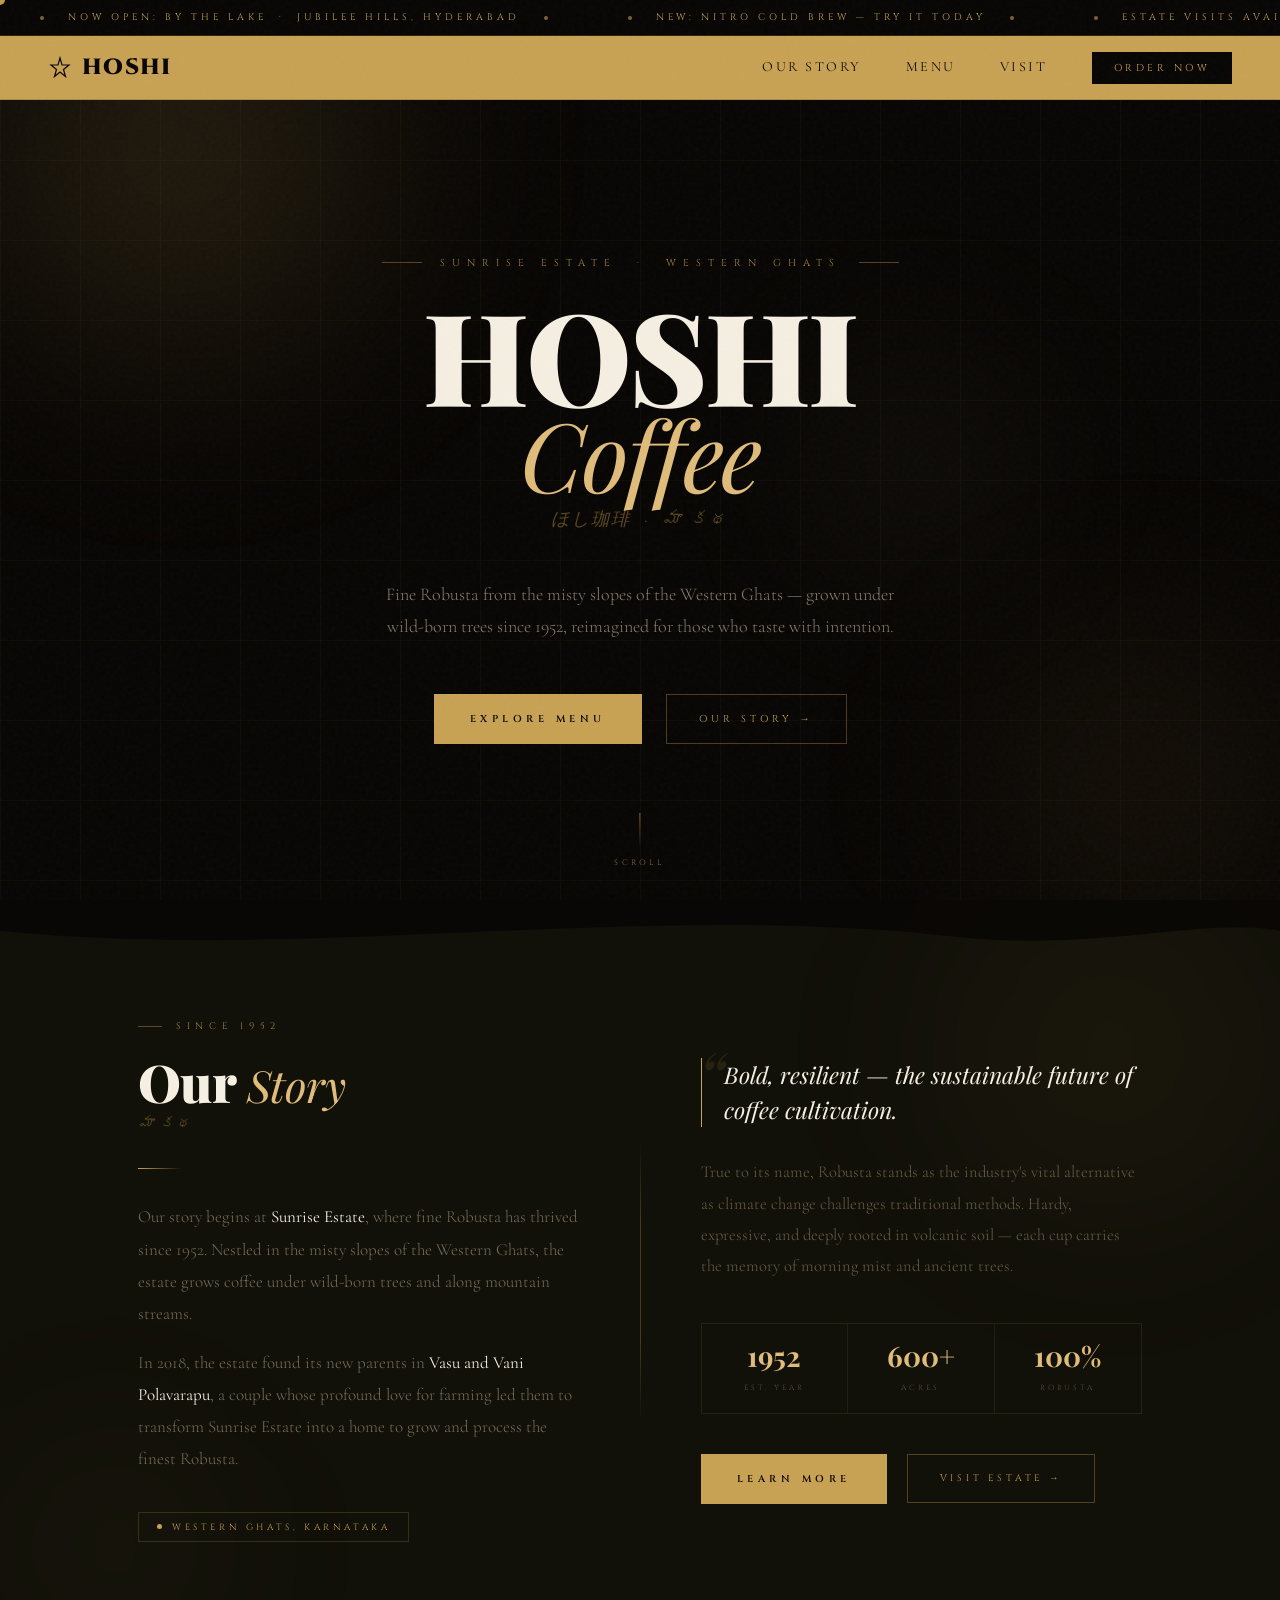
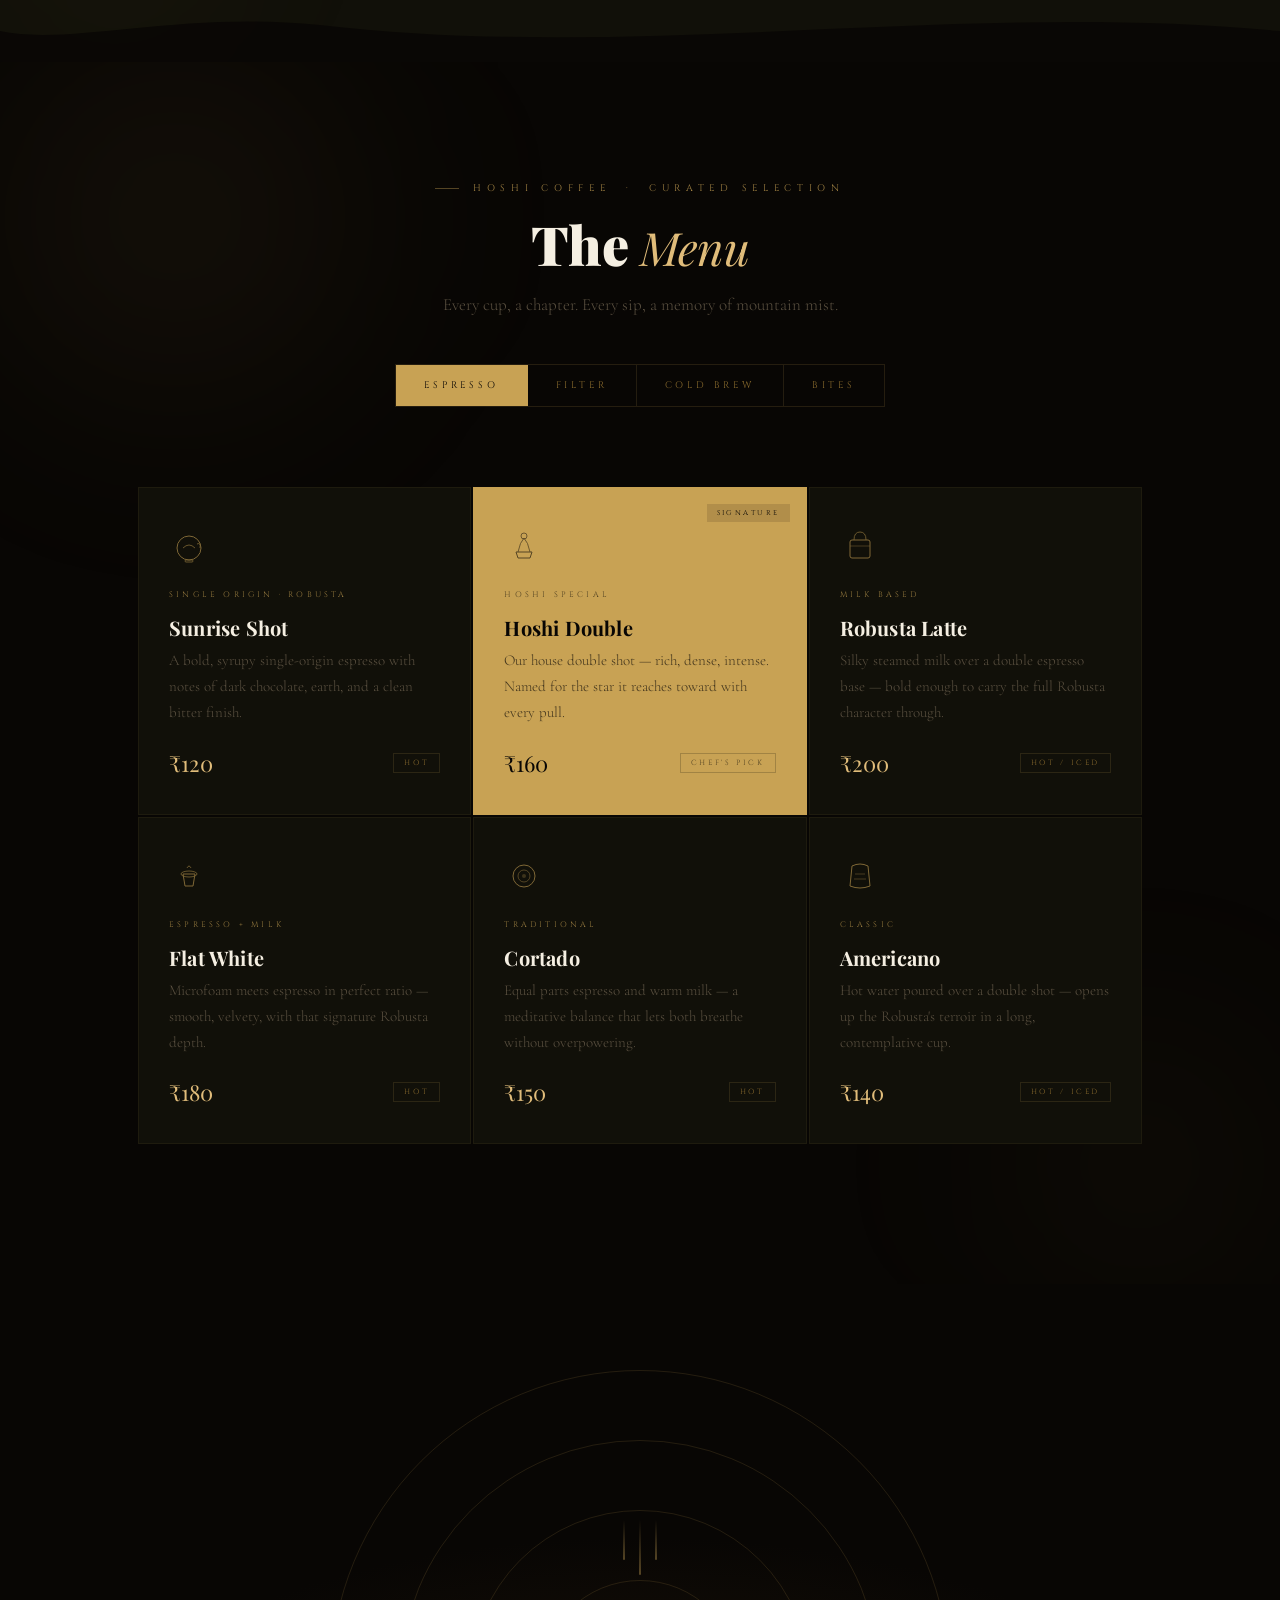
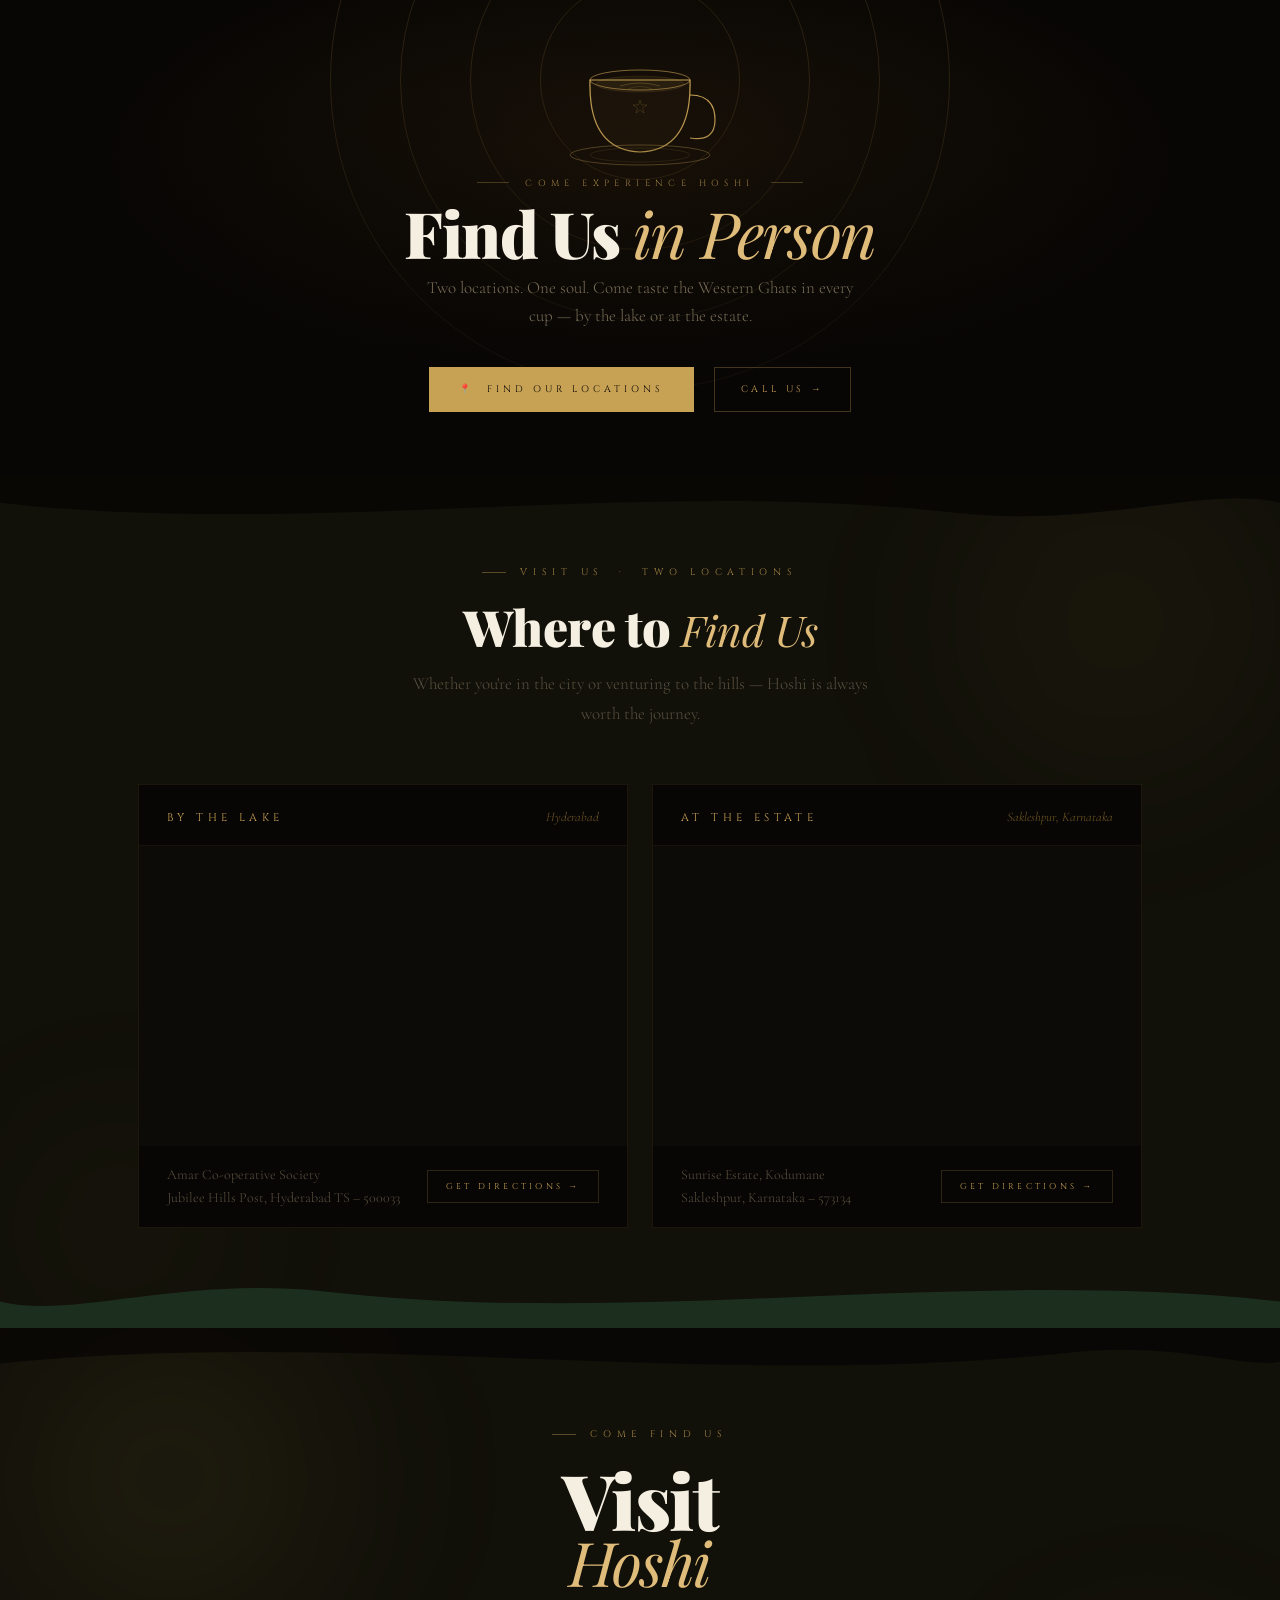
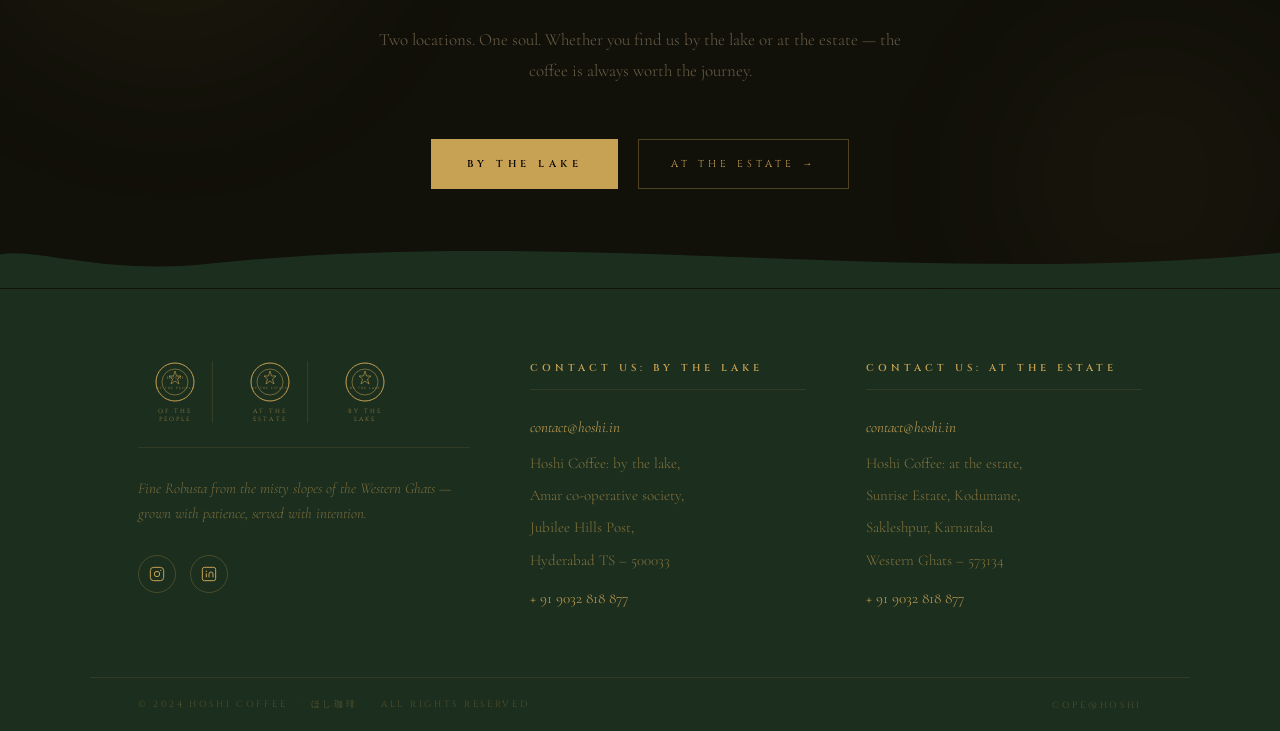
==== index.html @ f5ea3ef6 "Create index.html" ====
<!DOCTYPE html>
<html lang="en">
<head>
<meta charset="UTF-8"/>
<meta name="viewport" content="width=device-width, initial-scale=1.0"/>
<title>Hoshi Coffee — ほし珈琲</title>
<link rel="preconnect" href="https://fonts.googleapis.com">
<link href="https://fonts.googleapis.com/css2?family=Playfair+Display:ital,wght@0,400;0,700;0,900;1,400;1,700&family=Cormorant+Garamond:ital,wght@0,300;0,400;0,600;1,300;1,400&family=Cinzel:wght@400;600;900&display=swap" rel="stylesheet">

<style>
/* ═══════════════════════════════════════════
   ROOT & RESET
═══════════════════════════════════════════ */
*, *::before, *::after { box-sizing: border-box; margin: 0; padding: 0; }

:root {
  --black:      #080604;
  --off-black:  #111009;
  --dark:       #1a1712;
  --charcoal:   #2a2620;
  --gold:       #c8a254;
  --gold-light: #e0bc7a;
  --gold-pale:  #f0dba8;
  --gold-dark:  #8a6b2e;
  --cream:      #f5efe2;
  --warm-white: #faf6ee;
  --smoke:      #3a342a;
  --green-dark: #2b3a2e;
}

html { scroll-behavior: smooth; }

body {
  background: var(--black);
  color: var(--cream);
  font-family: 'Cormorant Garamond', serif;
  overflow-x: hidden;
  cursor: default;
}

/* ═══════════════════════════════════════════
   CUSTOM CURSOR
═══════════════════════════════════════════ */
.cursor {
  position: fixed;
  width: 10px; height: 10px;
  background: var(--gold);
  border-radius: 50%;
  pointer-events: none;
  z-index: 9999;
  transform: translate(-50%,-50%);
  transition: transform 0.1s ease, width 0.3s ease, height 0.3s ease, opacity 0.3s;
  mix-blend-mode: difference;
}

/* ═══════════════════════════════════════════
   NOISE GRAIN OVERLAY
═══════════════════════════════════════════ */
.grain-overlay {
  position: fixed;
  inset: 0;
  pointer-events: none;
  z-index: 1000;
  opacity: 0.028;
  background-image: url("data:image/svg+xml,%3Csvg viewBox='0 0 256 256' xmlns='http://www.w3.org/2000/svg'%3E%3Cfilter id='n'%3E%3CfeTurbulence type='fractalNoise' baseFrequency='0.92' numOctaves='4' stitchTiles='stitch'/%3E%3C/filter%3E%3Crect width='100%25' height='100%25' filter='url(%23n)'/%3E%3C/svg%3E");
}

/* ═══════════════════════════════════════════
   TOP ANNOUNCEMENT BANNER
═══════════════════════════════════════════ */
.top-banner {
  position: fixed;
  top: 0; left: 0; right: 0;
  z-index: 600;
  background: var(--black);
  border-bottom: 1px solid rgba(200,162,84,0.18);
  height: 36px;
  overflow: hidden;
  display: flex;
  align-items: center;
}

.banner-track {
  display: flex;
  align-items: center;
  gap: 0;
  white-space: nowrap;
  animation: bannerScroll 28s linear infinite;
  will-change: transform;
}

.banner-track:hover { animation-play-state: paused; }

@keyframes bannerScroll {
  0%   { transform: translateX(0); }
  100% { transform: translateX(-50%); }
}

.banner-item {
  display: inline-flex;
  align-items: center;
  gap: 24px;
  padding: 0 40px;
  font-family: 'Cinzel', serif;
  font-size: 9.5px;
  letter-spacing: 0.42em;
  text-transform: uppercase;
  color: var(--gold);
}

.banner-sep {
  color: var(--gold-dark);
  font-size: 14px;
  opacity: 0.5;
  margin: 0 4px;
}

.banner-dot {
  width: 4px; height: 4px;
  background: var(--gold);
  border-radius: 50%;
  opacity: 0.6;
  flex-shrink: 0;
}

/* ═══════════════════════════════════════════
   HEADER / NAV
═══════════════════════════════════════════ */
header {
  position: fixed;
  top: 36px; left: 0; right: 0;
  z-index: 500;
  background: var(--gold);
  display: flex;
  align-items: center;
  justify-content: space-between;
  padding: 0 48px;
  height: 64px;
  border-bottom: 1px solid rgba(8,6,4,0.15);
  transition: background 0.4s;
}

.nav-logo {
  font-family: 'Cinzel', serif;
  font-size: 22px;
  font-weight: 900;
  color: var(--black);
  letter-spacing: 0.06em;
  text-decoration: none;
  display: flex;
  align-items: center;
  gap: 10px;
}

.nav-logo .logo-star {
  width: 24px; height: 24px;
  display: inline-flex;
}

nav {
  display: flex;
  align-items: center;
  gap: 44px;
}

nav a {
  font-family: 'Cormorant Garamond', serif;
  font-size: 14px;
  font-weight: 400;
  letter-spacing: 0.18em;
  text-transform: uppercase;
  color: var(--black);
  text-decoration: none;
  position: relative;
  padding-bottom: 2px;
  transition: opacity 0.25s;
}

nav a::after {
  content: '';
  position: absolute;
  bottom: 0; left: 0;
  width: 0; height: 1px;
  background: var(--black);
  transition: width 0.3s ease;
}

nav a:hover::after { width: 100%; }

.nav-order {
  background: var(--black);
  color: var(--gold) !important;
  padding: 9px 22px;
  font-family: 'Cinzel', serif !important;
  font-size: 10px !important;
  letter-spacing: 0.35em !important;
  border: none;
  cursor: pointer;
  text-decoration: none;
  transition: background 0.3s, color 0.3s !important;
}
.nav-order:hover { background: var(--charcoal); }
.nav-order::after { display: none !important; }

/* ═══════════════════════════════════════════
   HERO
═══════════════════════════════════════════ */
.hero {
  position: relative;
  min-height: 100vh;
  background: var(--black);
  display: flex;
  align-items: center;
  justify-content: center;
  overflow: hidden;
  padding-top: 100px;
}

/* Liquid blobs */
.hero-blobs { position: absolute; inset: 0; pointer-events: none; z-index: 0; }

.hblob {
  position: absolute;
  border-radius: 50%;
  filter: blur(90px);
  animation: blobMorph 14s ease-in-out infinite alternate;
}

.hblob-1 {
  width: 600px; height: 600px;
  background: radial-gradient(circle, rgba(200,162,84,0.18) 0%, transparent 70%);
  top: -150px; left: -120px;
  border-radius: 62% 38% 55% 45% / 52% 58% 42% 48%;
  animation-delay: 0s;
}
.hblob-2 {
  width: 440px; height: 440px;
  background: radial-gradient(circle, rgba(200,162,84,0.10) 0%, transparent 70%);
  bottom: -100px; right: -80px;
  border-radius: 42% 58% 38% 62% / 60% 40% 58% 42%;
  animation-delay: -6s; animation-duration: 12s;
}
.hblob-3 {
  width: 300px; height: 300px;
  background: radial-gradient(circle, rgba(240,219,168,0.08) 0%, transparent 70%);
  top: 35%; left: 60%;
  border-radius: 65% 35% 48% 52% / 40% 65% 35% 60%;
  animation-delay: -9s; animation-duration: 17s;
}

@keyframes blobMorph {
  0%   { border-radius: 62% 38% 55% 45% / 52% 58% 42% 48%; transform: scale(1) translate(0,0); }
  33%  { border-radius: 40% 60% 42% 58% / 60% 38% 62% 40%; transform: scale(1.04) translate(16px,-20px); }
  66%  { border-radius: 55% 45% 62% 38% / 44% 56% 40% 60%; transform: scale(0.97) translate(-10px, 14px); }
  100% { border-radius: 38% 62% 50% 50% / 62% 36% 56% 44%; transform: scale(1.02) translate(8px,-6px); }
}

/* Hero grid lines */
.hero-grid {
  position: absolute; inset: 0;
  background-image:
    linear-gradient(rgba(200,162,84,0.04) 1px, transparent 1px),
    linear-gradient(90deg, rgba(200,162,84,0.04) 1px, transparent 1px);
  background-size: 80px 80px;
  z-index: 1;
}

.hero-content {
  position: relative;
  z-index: 10;
  text-align: center;
  padding: 0 24px;
  animation: heroReveal 1.4s ease both;
}

@keyframes heroReveal {
  from { opacity: 0; transform: translateY(40px); }
  to   { opacity: 1; transform: translateY(0); }
}

.hero-eyebrow {
  font-family: 'Cinzel', serif;
  font-size: 10px;
  letter-spacing: 0.7em;
  text-transform: uppercase;
  color: var(--gold);
  margin-bottom: 28px;
  display: flex;
  align-items: center;
  justify-content: center;
  gap: 18px;
  opacity: 0.8;
}

.hero-eyebrow::before,
.hero-eyebrow::after {
  content: '';
  width: 40px; height: 1px;
  background: var(--gold);
  opacity: 0.5;
}

.hero-title {
  font-family: 'Playfair Display', serif;
  font-size: clamp(68px, 10vw, 130px);
  font-weight: 900;
  color: var(--cream);
  line-height: 0.88;
  letter-spacing: -0.02em;
  margin-bottom: 12px;
}

.hero-title .italic {
  display: block;
  font-style: italic;
  font-weight: 400;
  color: var(--gold-light);
  font-size: 0.75em;
}

.hero-japanese {
  font-family: 'Cormorant Garamond', serif;
  font-size: 18px;
  color: var(--gold-dark);
  letter-spacing: 0.12em;
  margin-bottom: 48px;
  font-style: italic;
  opacity: 0.65;
}

.hero-desc {
  font-family: 'Cormorant Garamond', serif;
  font-size: 18px;
  font-weight: 300;
  color: #8a7e6a;
  max-width: 520px;
  margin: 0 auto 52px;
  line-height: 1.75;
}

.hero-ctas {
  display: flex;
  align-items: center;
  justify-content: center;
  gap: 24px;
  flex-wrap: wrap;
}

.btn-primary {
  display: inline-flex;
  align-items: center;
  gap: 14px;
  font-family: 'Cinzel', serif;
  font-size: 10px;
  font-weight: 600;
  letter-spacing: 0.45em;
  text-transform: uppercase;
  color: var(--black);
  background: var(--gold);
  border: none;
  padding: 18px 36px;
  cursor: pointer;
  text-decoration: none;
  position: relative;
  overflow: hidden;
  transition: letter-spacing 0.3s;
}

.btn-primary::before {
  content: '';
  position: absolute;
  inset: 0;
  background: var(--gold-light);
  transform: translateX(-101%);
  transition: transform 0.4s cubic-bezier(0.77,0,0.175,1);
}
.btn-primary:hover::before { transform: translateX(0); }
.btn-primary:hover { letter-spacing: 0.55em; }
.btn-primary span { position: relative; z-index: 1; }

.btn-ghost {
  display: inline-flex;
  align-items: center;
  gap: 10px;
  font-family: 'Cinzel', serif;
  font-size: 10px;
  letter-spacing: 0.4em;
  text-transform: uppercase;
  color: var(--gold);
  background: transparent;
  border: 1px solid rgba(200,162,84,0.35);
  padding: 17px 32px;
  text-decoration: none;
  transition: border-color 0.3s, background 0.3s, color 0.3s;
}
.btn-ghost:hover {
  border-color: var(--gold);
  background: rgba(200,162,84,0.07);
}

/* Hero scroll indicator */
.hero-scroll {
  position: absolute;
  bottom: 32px;
  left: 50%;
  transform: translateX(-50%);
  z-index: 10;
  display: flex;
  flex-direction: column;
  align-items: center;
  gap: 8px;
  font-family: 'Cinzel', serif;
  font-size: 8px;
  letter-spacing: 0.4em;
  color: var(--gold-dark);
  text-transform: uppercase;
  animation: scrollBob 2.5s ease-in-out infinite;
}

@keyframes scrollBob {
  0%, 100% { transform: translateX(-50%) translateY(0); opacity: 0.5; }
  50%       { transform: translateX(-50%) translateY(6px); opacity: 1; }
}

.scroll-line {
  width: 1px; height: 36px;
  background: linear-gradient(to bottom, var(--gold-dark), transparent);
}

/* ═══════════════════════════════════════════
   OUR STORY SECTION
═══════════════════════════════════════════ */
.story-section {
  position: relative;
  background: var(--off-black);
  overflow: hidden;
  padding: 120px 0;
}

.story-blobs { position: absolute; inset: 0; pointer-events: none; z-index: 0; }

.sblob {
  position: absolute;
  border-radius: 50%;
  filter: blur(80px);
  animation: blobMorph 18s ease-in-out infinite alternate;
}
.sblob-1 {
  width: 500px; height: 500px;
  background: radial-gradient(circle, rgba(200,162,84,0.07) 0%, transparent 70%);
  top: -100px; right: -80px;
  animation-delay: -3s;
}
.sblob-2 {
  width: 350px; height: 350px;
  background: radial-gradient(circle, rgba(200,162,84,0.05) 0%, transparent 70%);
  bottom: -60px; left: -60px;
  animation-delay: -11s; animation-duration: 13s;
}

/* top/bottom wave */
.section-wave {
  position: absolute;
  left: 0; right: 0;
  width: 100%;
  pointer-events: none;
  z-index: 2;
}
.section-wave-top    { top: 0; }
.section-wave-bottom { bottom: 0; transform: rotate(180deg); }

.story-inner {
  position: relative;
  z-index: 5;
  max-width: 1100px;
  margin: 0 auto;
  padding: 0 48px;
  display: grid;
  grid-template-columns: 1fr 1px 1fr;
  gap: 0;
  align-items: center;
}

.story-vdiv {
  width: 1px; height: 280px;
  background: linear-gradient(to bottom, transparent, rgba(200,162,84,0.3) 30%, rgba(200,162,84,0.3) 70%, transparent);
  margin: 0 auto;
}

.story-left { padding-right: 60px; }
.story-right { padding-left: 60px; }

.section-eyebrow {
  font-family: 'Cinzel', serif;
  font-size: 9.5px;
  letter-spacing: 0.6em;
  text-transform: uppercase;
  color: var(--gold);
  margin-bottom: 24px;
  display: flex;
  align-items: center;
  gap: 14px;
  opacity: 0.8;
}
.section-eyebrow::before {
  content: '';
  width: 24px; height: 1px;
  background: var(--gold);
  opacity: 0.5;
}

.section-title {
  font-family: 'Playfair Display', serif;
  font-size: 52px;
  font-weight: 900;
  color: var(--cream);
  line-height: 0.95;
  letter-spacing: -0.01em;
  margin-bottom: 8px;
}
.section-title .it {
  font-style: italic;
  font-weight: 400;
  color: var(--gold-light);
  font-size: 0.85em;
}

.telugu { font-family:'Cormorant Garamond',serif; font-size:15px; font-style:italic; color:var(--gold-dark); letter-spacing:0.08em; margin-bottom:36px; opacity:0.65; }

.gold-bar { width:44px; height:1px; background:linear-gradient(to right, var(--gold), transparent); margin-bottom:32px; }

.story-para {
  font-size: 17px;
  font-weight: 300;
  color: #7a6e58;
  line-height: 1.9;
  margin-bottom: 16px;
}
.story-para strong { color: var(--cream); font-weight: 400; }

.story-badge {
  display: inline-flex;
  align-items: center;
  gap: 10px;
  border: 1px solid rgba(200,162,84,0.2);
  padding: 8px 18px;
  margin-top: 20px;
  font-family: 'Cinzel', serif;
  font-size: 9px;
  letter-spacing: 0.4em;
  color: var(--gold);
  text-transform: uppercase;
}
.badge-dot {
  width: 5px; height: 5px;
  background: var(--gold);
  border-radius: 50%;
  animation: bdpulse 2.5s ease-in-out infinite;
}
@keyframes bdpulse { 0%,100%{opacity:1;transform:scale(1)} 50%{opacity:0.3;transform:scale(0.6)} }

.story-quote {
  font-family: 'Playfair Display', serif;
  font-size: 23px;
  font-style: italic;
  font-weight: 400;
  color: var(--cream);
  line-height: 1.5;
  padding-left: 22px;
  border-left: 1.5px solid var(--gold);
  margin-bottom: 30px;
  position: relative;
}
.story-quote::before {
  content: '\201C';
  font-size: 70px;
  color: var(--gold);
  opacity: 0.12;
  position: absolute;
  top: -18px; left: -5px;
  line-height: 1;
}

.story-body {
  font-size: 16.5px;
  font-weight: 300;
  color: #6a5e48;
  line-height: 1.9;
  margin-bottom: 40px;
}

.story-stats {
  display: grid;
  grid-template-columns: repeat(3,1fr);
  border: 1px solid rgba(200,162,84,0.12);
  margin-bottom: 40px;
}
.stat-cell {
  padding: 18px 12px;
  text-align: center;
  border-right: 1px solid rgba(200,162,84,0.10);
}
.stat-cell:last-child { border-right: none; }
.stat-num {
  display: block;
  font-family: 'Playfair Display', serif;
  font-size: 28px;
  font-weight: 700;
  color: var(--gold-light);
  line-height: 1;
  margin-bottom: 5px;
}
.stat-label {
  font-family: 'Cinzel', serif;
  font-size: 7.5px;
  letter-spacing: 0.4em;
  color: #5a4e38;
  text-transform: uppercase;
}

/* ═══════════════════════════════════════════
   MENU SECTION
═══════════════════════════════════════════ */
.menu-section {
  position: relative;
  background: var(--black);
  padding: 120px 0 140px;
  overflow: hidden;
}

.menu-blobs { position: absolute; inset: 0; pointer-events: none; z-index: 0; }
.mblob {
  position: absolute;
  border-radius: 50%;
  filter: blur(100px);
  animation: blobMorph 20s ease-in-out infinite alternate;
}
.mblob-1 { width:550px;height:550px; background:radial-gradient(circle,rgba(200,162,84,0.09) 0%,transparent 70%); top:-120px;left:-100px; animation-delay:0s; }
.mblob-2 { width:400px;height:400px; background:radial-gradient(circle,rgba(200,162,84,0.06) 0%,transparent 70%); bottom:-80px;right:-60px; animation-delay:-8s;animation-duration:14s; }

.menu-inner {
  position: relative;
  z-index: 5;
  max-width: 1100px;
  margin: 0 auto;
  padding: 0 48px;
}

.menu-header {
  text-align: center;
  margin-bottom: 80px;
}

.menu-tabs {
  display: flex;
  justify-content: center;
  gap: 0;
  margin-top: 44px;
  border: 1px solid rgba(200,162,84,0.15);
  width: fit-content;
  margin-left: auto;
  margin-right: auto;
}

.tab-btn {
  font-family: 'Cinzel', serif;
  font-size: 9.5px;
  letter-spacing: 0.4em;
  text-transform: uppercase;
  color: var(--gold-dark);
  background: transparent;
  border: none;
  border-right: 1px solid rgba(200,162,84,0.15);
  padding: 14px 28px;
  cursor: pointer;
  transition: background 0.3s, color 0.3s;
}
.tab-btn:last-child { border-right: none; }
.tab-btn.active, .tab-btn:hover {
  background: var(--gold);
  color: var(--black);
}

.menu-grid {
  display: none;
  grid-template-columns: repeat(3, 1fr);
  gap: 2px;
}
.menu-grid.active { display: grid; }

.menu-card {
  background: var(--off-black);
  border: 1px solid rgba(200,162,84,0.07);
  padding: 36px 30px;
  position: relative;
  transition: border-color 0.3s, transform 0.3s;
  cursor: default;
  overflow: hidden;
}

.menu-card::before {
  content: '';
  position: absolute;
  top: 0; left: 0; right: 0;
  height: 1px;
  background: linear-gradient(to right, transparent, var(--gold), transparent);
  opacity: 0;
  transition: opacity 0.3s;
}
.menu-card:hover::before { opacity: 0.5; }
.menu-card:hover {
  border-color: rgba(200,162,84,0.2);
  transform: translateY(-3px);
}

.card-icon {
  width: 40px; height: 40px;
  margin-bottom: 20px;
  opacity: 0.6;
}

.card-name {
  font-family: 'Playfair Display', serif;
  font-size: 20px;
  font-weight: 700;
  color: var(--cream);
  margin-bottom: 6px;
  letter-spacing: 0.01em;
}

.card-origin {
  font-family: 'Cinzel', serif;
  font-size: 8px;
  letter-spacing: 0.4em;
  color: var(--gold);
  text-transform: uppercase;
  margin-bottom: 14px;
  opacity: 0.7;
}

.card-desc {
  font-family: 'Cormorant Garamond', serif;
  font-size: 15px;
  font-weight: 300;
  color: #5a5040;
  line-height: 1.75;
  margin-bottom: 22px;
}

.card-footer {
  display: flex;
  align-items: center;
  justify-content: space-between;
}

.card-price {
  font-family: 'Playfair Display', serif;
  font-size: 22px;
  font-weight: 400;
  color: var(--gold-light);
}

.card-tag {
  font-family: 'Cinzel', serif;
  font-size: 7.5px;
  letter-spacing: 0.35em;
  color: var(--gold-dark);
  text-transform: uppercase;
  border: 1px solid rgba(200,162,84,0.15);
  padding: 4px 10px;
}

/* Featured card */
.menu-card.featured {
  background: var(--gold);
  border-color: transparent;
}
.menu-card.featured .card-name { color: var(--black); }
.menu-card.featured .card-origin { color: rgba(8,6,4,0.6); opacity: 1; }
.menu-card.featured .card-desc { color: rgba(8,6,4,0.7); }
.menu-card.featured .card-price { color: var(--black); }
.menu-card.featured .card-tag { border-color: rgba(8,6,4,0.2); color: rgba(8,6,4,0.6); }
.menu-card.featured::before { background: linear-gradient(to right, transparent, var(--black), transparent); }

.featured-badge {
  position: absolute;
  top: 16px; right: 16px;
  font-family: 'Cinzel', serif;
  font-size: 7px;
  letter-spacing: 0.35em;
  color: var(--black);
  background: rgba(8,6,4,0.12);
  padding: 4px 10px;
  text-transform: uppercase;
}

/* ═══════════════════════════════════════════
   LIQUID STORY SECTION (Our Story)
═══════════════════════════════════════════ */
.liquid-banner {
  position: relative;
  background: var(--off-black);
  overflow: hidden;
  padding: 100px 0;
}

.lb-blobs { position:absolute;inset:0;pointer-events:none;z-index:0; }
.lb-blob {
  position:absolute; border-radius:50%;
  filter:blur(80px);
  animation:blobMorph 15s ease-in-out infinite alternate;
}
.lb-blob-1 { width:500px;height:500px; background:radial-gradient(circle,rgba(200,162,84,0.10) 0%,transparent 70%); top:-100px;left:-80px; animation-delay:0s; }
.lb-blob-2 { width:380px;height:380px; background:radial-gradient(circle,rgba(200,162,84,0.07) 0%,transparent 70%); bottom:-80px;right:-60px; animation-delay:-7s;animation-duration:12s; }

.lb-inner {
  position:relative;z-index:5;
  max-width:900px;margin:0 auto;padding:0 48px;
  text-align:center;
}

.lb-title {
  font-family:'Playfair Display',serif;
  font-size:clamp(40px,6vw,80px);
  font-weight:900;
  color:var(--cream);
  line-height:0.9;
  letter-spacing:-0.02em;
  margin-bottom:12px;
}
.lb-title .it { font-style:italic;font-weight:400;color:var(--gold-light);font-size:0.8em;display:block; }

.lb-sub {
  font-size:17px;font-weight:300;color:#6a5e48;
  line-height:1.8;max-width:560px;margin:36px auto 52px;
}

/* ═══════════════════════════════════════════
   VIDEO SECTION
═══════════════════════════════════════════ */
.video-section {
  position: relative;
  background: var(--black);
  padding: 0;
  overflow: hidden;
}

.video-section-inner {
  position: relative;
  max-width: 100%;
}

/* Cinematic video frame */
.video-frame {
  position: relative;
  width: 100%;
  height: 88vh;
  min-height: 520px;
  overflow: hidden;
  display: flex;
  align-items: center;
  justify-content: center;
  background: #0a0806;
}

/* CSS-animated coffee pour — pure CSS video placeholder */
.video-visual {
  position: absolute;
  inset: 0;
  display: flex;
  align-items: center;
  justify-content: center;
  background:
    radial-gradient(ellipse 60% 40% at 50% 60%, #1a1208 0%, #080604 70%),
    linear-gradient(180deg, #080604 0%, #0f0a04 100%);
}

/* Animated coffee ring ripples */
.coffee-ring {
  position: absolute;
  border-radius: 50%;
  border: 1px solid rgba(200,162,84,0.15);
  animation: ringExpand 4s ease-out infinite;
}
.coffee-ring:nth-child(1) { width:200px;height:200px; animation-delay:0s; }
.coffee-ring:nth-child(2) { width:340px;height:340px; animation-delay:1s; }
.coffee-ring:nth-child(3) { width:480px;height:480px; animation-delay:2s; }
.coffee-ring:nth-child(4) { width:620px;height:620px; animation-delay:3s; }

@keyframes ringExpand {
  0%   { transform:scale(0.7); opacity:0.5; }
  100% { transform:scale(1.3); opacity:0; }
}

/* Central coffee cup SVG */
.video-cup {
  position: relative;
  z-index: 2;
  display: flex;
  flex-direction: column;
  align-items: center;
}

.cup-svg { animation: cupFloat 5s ease-in-out infinite alternate; }
@keyframes cupFloat {
  from { transform: translateY(0px); }
  to   { transform: translateY(-12px); }
}

/* Steam wisps */
.steam-wrap {
  position: absolute;
  top: -60px;
  left: 50%;
  transform: translateX(-50%);
  display: flex;
  gap: 14px;
}
.steam {
  width: 2px;
  height: 40px;
  background: linear-gradient(to top, rgba(200,162,84,0.4), transparent);
  border-radius: 2px;
  animation: steamRise 2.5s ease-in-out infinite;
  transform-origin: bottom center;
}
.steam:nth-child(2) { animation-delay: 0.5s; height:55px; }
.steam:nth-child(3) { animation-delay: 1s; }

@keyframes steamRise {
  0%   { transform: scaleX(1) translateY(0); opacity:0.8; }
  50%  { transform: scaleX(1.4) translateY(-18px) rotate(3deg); opacity:0.4; }
  100% { transform: scaleX(0.8) translateY(-36px) rotate(-2deg); opacity:0; }
}

/* Gold liquid drop animated */
.pour-drop {
  position: absolute;
  top: -100px;
  left: 50%;
  transform: translateX(-50%);
  width: 3px;
  background: linear-gradient(to bottom, transparent, rgba(200,162,84,0.6), rgba(200,162,84,0.3));
  border-radius: 2px;
  animation: pourDrop 2s ease-in-out infinite;
}
@keyframes pourDrop {
  0%   { height:0; opacity:0; top:-80px; }
  30%  { height:80px; opacity:0.8; }
  100% { height:80px; opacity:0; top:40px; }
}

/* Video overlay text */
.video-overlay {
  position: absolute;
  inset: 0;
  z-index: 10;
  display: flex;
  flex-direction: column;
  align-items: center;
  justify-content: flex-end;
  padding-bottom: 64px;
  background: linear-gradient(to top, rgba(8,6,4,0.85) 0%, transparent 50%);
  pointer-events: none;
}

.video-caption {
  text-align: center;
  pointer-events: auto;
}

.video-caption-eyebrow {
  font-family: 'Cinzel', serif;
  font-size: 9px;
  letter-spacing: 0.6em;
  text-transform: uppercase;
  color: var(--gold);
  opacity: 0.75;
  margin-bottom: 14px;
  display: flex;
  align-items: center;
  justify-content: center;
  gap: 16px;
}
.video-caption-eyebrow::before,
.video-caption-eyebrow::after {
  content: '';
  width: 32px; height: 1px;
  background: var(--gold);
  opacity: 0.4;
}

.video-caption-title {
  font-family: 'Playfair Display', serif;
  font-size: clamp(36px, 5vw, 68px);
  font-weight: 900;
  color: var(--cream);
  line-height: 0.95;
  letter-spacing: -0.02em;
  margin-bottom: 10px;
}
.video-caption-title .it {
  font-style: italic;
  font-weight: 400;
  color: var(--gold-light);
}

.video-caption-sub {
  font-family: 'Cormorant Garamond', serif;
  font-size: 17px;
  font-weight: 300;
  color: #7a6e58;
  max-width: 440px;
  margin: 0 auto 36px;
  line-height: 1.7;
}

/* Play-style CTA (navigate to location) */
.video-cta-row {
  display: flex;
  align-items: center;
  justify-content: center;
  gap: 20px;
}

.map-btn {
  display: inline-flex;
  align-items: center;
  gap: 12px;
  font-family: 'Cinzel', serif;
  font-size: 9.5px;
  letter-spacing: 0.42em;
  text-transform: uppercase;
  color: var(--black);
  background: var(--gold);
  border: none;
  padding: 16px 30px;
  cursor: pointer;
  text-decoration: none;
  position: relative;
  overflow: hidden;
  transition: letter-spacing 0.3s;
}
.map-btn::before {
  content:'';
  position:absolute;inset:0;
  background:var(--gold-light);
  transform:translateX(-101%);
  transition:transform 0.4s cubic-bezier(0.77,0,0.175,1);
}
.map-btn:hover::before { transform:translateX(0); }
.map-btn:hover { letter-spacing:0.52em; }
.map-btn span { position:relative;z-index:1; }

.map-btn-ghost {
  display: inline-flex;
  align-items: center;
  gap: 10px;
  font-family: 'Cinzel', serif;
  font-size: 9.5px;
  letter-spacing: 0.4em;
  text-transform: uppercase;
  color: var(--gold);
  border: 1px solid rgba(200,162,84,0.3);
  padding: 15px 26px;
  text-decoration: none;
  transition: border-color 0.3s, background 0.3s;
}
.map-btn-ghost:hover {
  border-color: var(--gold);
  background: rgba(200,162,84,0.07);
}

/* ── MAP SECTION ── */
.map-section {
  position: relative;
  background: var(--off-black);
  padding: 90px 0 100px;
  overflow: hidden;
}

.map-blobs { position:absolute;inset:0;pointer-events:none;z-index:0; }
.map-blob {
  position:absolute; border-radius:50%;
  filter:blur(80px);
  animation:blobMorph 16s ease-in-out infinite alternate;
}
.map-blob-1 { width:450px;height:450px; background:radial-gradient(circle,rgba(200,162,84,0.07) 0%,transparent 70%); top:-80px;right:-60px; }
.map-blob-2 { width:320px;height:320px; background:radial-gradient(circle,rgba(200,162,84,0.05) 0%,transparent 70%); bottom:-60px;left:-40px; animation-delay:-9s; }

.map-inner {
  position:relative;z-index:5;
  max-width:1100px;margin:0 auto;padding:0 48px;
}

.map-header {
  text-align:center;
  margin-bottom:56px;
}

.map-grid {
  display:grid;
  grid-template-columns:1fr 1fr;
  gap:24px;
}

.map-card {
  background: var(--black);
  border: 1px solid rgba(200,162,84,0.1);
  overflow: hidden;
}

.map-card-header {
  padding: 24px 28px 20px;
  border-bottom: 1px solid rgba(200,162,84,0.08);
  display: flex;
  align-items: center;
  justify-content: space-between;
}

.map-location-name {
  font-family: 'Cinzel', serif;
  font-size: 11px;
  letter-spacing: 0.4em;
  color: var(--gold);
  text-transform: uppercase;
}

.map-location-tag {
  font-family: 'Cormorant Garamond', serif;
  font-size: 13px;
  font-style: italic;
  color: var(--gold-dark);
  opacity: 0.7;
}

.map-embed-wrap {
  position: relative;
  width: 100%;
  height: 300px;
  background: #0d0b08;
  overflow: hidden;
}

.map-embed-wrap iframe {
  width: 100%;
  height: 100%;
  border: none;
  filter: grayscale(100%) invert(0.85) sepia(0.3) hue-rotate(10deg) brightness(0.65);
  transition: filter 0.4s;
}

.map-embed-wrap:hover iframe {
  filter: grayscale(60%) invert(0.6) sepia(0.4) hue-rotate(5deg) brightness(0.8);
}

.map-card-footer {
  padding: 18px 28px;
  display: flex;
  align-items: center;
  justify-content: space-between;
}

.map-address {
  font-family: 'Cormorant Garamond', serif;
  font-size: 14px;
  font-weight: 300;
  color: #5a5040;
  line-height: 1.6;
}

.map-directions-btn {
  font-family: 'Cinzel', serif;
  font-size: 8.5px;
  letter-spacing: 0.38em;
  text-transform: uppercase;
  color: var(--gold);
  text-decoration: none;
  border: 1px solid rgba(200,162,84,0.2);
  padding: 10px 18px;
  white-space: nowrap;
  transition: border-color 0.3s, background 0.3s;
  flex-shrink: 0;
  margin-left: 20px;
}
.map-directions-btn:hover {
  border-color: var(--gold);
  background: rgba(200,162,84,0.08);
}

@media (max-width:720px) {
  .map-grid { grid-template-columns:1fr; }
  .video-frame { height: 70vh; }
}

/* ═══════════════════════════════════════════
   FOOTER
═══════════════════════════════════════════ */
footer {
  background: #1c2e1e; /* dark forest green like your reference */
  color: var(--gold);
  position: relative;
  overflow: hidden;
}

.footer-main {
  display: grid;
  grid-template-columns: 1.2fr 1fr 1fr;
  gap: 60px;
  max-width: 1100px;
  margin: 0 auto;
  padding: 72px 48px 60px;
  border-bottom: 1px solid rgba(200,162,84,0.12);
}

/* Logo block */
.footer-brand {}

.footer-logos {
  display: flex;
  align-items: center;
  gap: 20px;
  margin-bottom: 28px;
  padding-bottom: 24px;
  border-bottom: 1px solid rgba(200,162,84,0.12);
}

.footer-logo-badge {
  display: flex;
  flex-direction: column;
  align-items: center;
  gap: 4px;
  padding: 0 16px;
  border-right: 1px solid rgba(200,162,84,0.15);
}
.footer-logo-badge:last-child { border-right: none; }

.flb-icon {
  width: 42px; height: 42px;
}

.flb-text {
  font-family: 'Cinzel', serif;
  font-size: 6px;
  letter-spacing: 0.35em;
  text-transform: uppercase;
  color: var(--gold);
  text-align: center;
  opacity: 0.7;
}

.footer-tagline {
  font-family: 'Cormorant Garamond', serif;
  font-size: 15px;
  font-style: italic;
  font-weight: 300;
  color: rgba(200,162,84,0.55);
  line-height: 1.7;
  margin-bottom: 28px;
}

.footer-socials {
  display: flex;
  gap: 14px;
}

.social-btn {
  width: 38px; height: 38px;
  border: 1px solid rgba(200,162,84,0.25);
  border-radius: 50%;
  display: flex;
  align-items: center;
  justify-content: center;
  color: var(--gold);
  text-decoration: none;
  font-size: 14px;
  transition: background 0.3s, border-color 0.3s;
}
.social-btn:hover {
  background: rgba(200,162,84,0.15);
  border-color: var(--gold);
}

/* Contact blocks */
.footer-contact-block h4 {
  font-family: 'Cinzel', serif;
  font-size: 10px;
  font-weight: 600;
  letter-spacing: 0.4em;
  text-transform: uppercase;
  color: var(--gold);
  margin-bottom: 24px;
  padding-bottom: 14px;
  border-bottom: 1px solid rgba(200,162,84,0.12);
}

.footer-contact-block p,
.footer-contact-block a {
  font-family: 'Cormorant Garamond', serif;
  font-size: 15px;
  font-weight: 300;
  color: rgba(200,162,84,0.6);
  line-height: 1.75;
  text-decoration: none;
  display: block;
  margin-bottom: 6px;
  transition: color 0.3s;
}
.footer-contact-block a:hover { color: var(--gold); }

.footer-contact-block .contact-highlight {
  color: var(--gold);
  font-style: italic;
  margin-bottom: 10px;
}

/* Footer bottom */
.footer-bottom {
  max-width: 1100px;
  margin: 0 auto;
  padding: 20px 48px;
  display: flex;
  align-items: center;
  justify-content: space-between;
}

.footer-copy {
  font-family: 'Cinzel', serif;
  font-size: 9px;
  letter-spacing: 0.3em;
  color: rgba(200,162,84,0.3);
  text-transform: uppercase;
}

/* ═══════════════════════════════════════════
   SCROLL ANIMATIONS
═══════════════════════════════════════════ */
.reveal {
  opacity: 0;
  transform: translateY(30px);
  transition: opacity 0.9s ease, transform 0.9s ease;
}
.reveal.visible {
  opacity: 1;
  transform: translateY(0);
}
.reveal-delay-1 { transition-delay: 0.15s; }
.reveal-delay-2 { transition-delay: 0.30s; }
.reveal-delay-3 { transition-delay: 0.45s; }

/* ═══════════════════════════════════════════
   RESPONSIVE
═══════════════════════════════════════════ */
@media (max-width: 900px) {
  header { padding: 0 24px; }
  nav { gap: 24px; }
  nav a:not(.nav-order) { display: none; }

  .story-inner { grid-template-columns: 1fr; }
  .story-vdiv { display: none; }
  .story-left, .story-right { padding: 0; }
  .story-inner { gap: 48px; }

  .menu-grid { grid-template-columns: 1fr !important; }

  .footer-main { grid-template-columns: 1fr; gap: 40px; }
  .footer-logos { flex-wrap: wrap; }
}

@media (max-width: 640px) {
  .section-title { font-size: 38px; }
  .menu-tabs { flex-wrap: wrap; }
  .story-stats { grid-template-columns: repeat(3,1fr); }
  .footer-bottom { flex-direction: column; gap: 10px; text-align: center; }
}
</style>
</head>
<body>

<!-- Grain -->
<div class="grain-overlay"></div>
<!-- Cursor -->
<div class="cursor" id="cursor"></div>

<!-- ═══════ TOP ANNOUNCEMENT BANNER ═══════ -->
<div class="top-banner">
  <div class="banner-track" id="bannerTrack">
    <!-- Set 1 -->
    <div class="banner-item"><span class="banner-dot"></span> Now Open: By the Lake &nbsp;·&nbsp; Jubilee Hills, Hyderabad <span class="banner-dot"></span></div>
    <div class="banner-item"><span class="banner-dot"></span> New: Nitro Cold Brew — Try it Today <span class="banner-dot"></span></div>
    <div class="banner-item"><span class="banner-dot"></span> Estate Visits Available — Sakleshpur, Karnataka <span class="banner-dot"></span></div>
    <div class="banner-item"><span class="banner-dot"></span> 100% Single-Origin Robusta — Sunrise Estate Since 1952 <span class="banner-dot"></span></div>
    <div class="banner-item"><span class="banner-dot"></span> Hoshi Coffee &nbsp;·&nbsp; ほし珈琲 &nbsp;·&nbsp; మా కథ <span class="banner-dot"></span></div>
    <!-- Set 2 (duplicate for seamless loop) -->
    <div class="banner-item"><span class="banner-dot"></span> Now Open: By the Lake &nbsp;·&nbsp; Jubilee Hills, Hyderabad <span class="banner-dot"></span></div>
    <div class="banner-item"><span class="banner-dot"></span> New: Nitro Cold Brew — Try it Today <span class="banner-dot"></span></div>
    <div class="banner-item"><span class="banner-dot"></span> Estate Visits Available — Sakleshpur, Karnataka <span class="banner-dot"></span></div>
    <div class="banner-item"><span class="banner-dot"></span> 100% Single-Origin Robusta — Sunrise Estate Since 1952 <span class="banner-dot"></span></div>
    <div class="banner-item"><span class="banner-dot"></span> Hoshi Coffee &nbsp;·&nbsp; ほし珈琲 &nbsp;·&nbsp; మా కథ <span class="banner-dot"></span></div>
  </div>
</div>

<!-- ═══════ HEADER ═══════ -->
<header>
  <a class="nav-logo" href="#">
    <svg class="logo-star" viewBox="0 0 24 24" fill="none" xmlns="http://www.w3.org/2000/svg">
      <polygon points="12,2 14,9 21,9 15.5,13.5 17.5,20.5 12,16 6.5,20.5 8.5,13.5 3,9 10,9" stroke="#080604" stroke-width="1.2" fill="none"/>
    </svg>
    HOSHI
  </a>

  <nav>
    <a href="#story">Our Story</a>
    <a href="#menu">Menu</a>
    <a href="#visit">Visit</a>
    <a href="#footer" class="nav-order">Order Now</a>
  </nav>
</header>

<!-- ═══════ HERO ═══════ -->
<section class="hero" id="home">
  <div class="hero-blobs">
    <div class="hblob hblob-1"></div>
    <div class="hblob hblob-2"></div>
    <div class="hblob hblob-3"></div>
  </div>
  <div class="hero-grid"></div>

  <div class="hero-content">
    <p class="hero-eyebrow">Sunrise Estate &nbsp;·&nbsp; Western Ghats</p>
    <h1 class="hero-title">
      HOSHI
      <span class="italic">Coffee</span>
    </h1>
    <p class="hero-japanese">ほし珈琲 &nbsp;·&nbsp; మా కథ</p>
    <p class="hero-desc">
      Fine Robusta from the misty slopes of the Western Ghats — grown under wild-born trees since 1952, reimagined for those who taste with intention.
    </p>
    <div class="hero-ctas">
      <a class="btn-primary" href="#menu"><span>Explore Menu</span></a>
      <a class="btn-ghost" href="#story">Our Story →</a>
    </div>
  </div>

  <div class="hero-scroll">
    <div class="scroll-line"></div>
    Scroll
  </div>
</section>

<!-- ═══════ OUR STORY ═══════ -->
<section class="story-section" id="story">
  <div class="story-blobs">
    <div class="sblob sblob-1"></div>
    <div class="sblob sblob-2"></div>
  </div>

  <svg class="section-wave section-wave-top" viewBox="0 0 1440 70" preserveAspectRatio="none" xmlns="http://www.w3.org/2000/svg">
    <path d="M0,35 C360,70 720,0 1080,42 C1240,58 1360,18 1440,35 L1440,0 L0,0 Z" fill="#080604" opacity="0.8"/>
  </svg>

  <div class="story-inner">
    <div class="story-left reveal">
      <div class="section-eyebrow">Since 1952</div>
      <h2 class="section-title">Our <span class="it">Story</span></h2>
      <p class="telugu">మా కథ</p>
      <div class="gold-bar"></div>
      <p class="story-para">
        Our story begins at <strong>Sunrise Estate</strong>, where fine Robusta has thrived since 1952. Nestled in the misty slopes of the Western Ghats, the estate grows coffee under wild-born trees and along mountain streams.
      </p>
      <p class="story-para">
        In 2018, the estate found its new parents in <strong>Vasu and Vani Polavarapu</strong>, a couple whose profound love for farming led them to transform Sunrise Estate into a home to grow and process the finest Robusta.
      </p>
      <div class="story-badge">
        <span class="badge-dot"></span>
        Western Ghats, Karnataka
      </div>
    </div>

    <div class="story-vdiv"></div>

    <div class="story-right reveal reveal-delay-2">
      <blockquote class="story-quote">
        Bold, resilient — the sustainable future of coffee cultivation.
      </blockquote>
      <p class="story-body">
        True to its name, Robusta stands as the industry's vital alternative as climate change challenges traditional methods. Hardy, expressive, and deeply rooted in volcanic soil — each cup carries the memory of morning mist and ancient trees.
      </p>
      <div class="story-stats">
        <div class="stat-cell">
          <span class="stat-num">1952</span>
          <span class="stat-label">Est. Year</span>
        </div>
        <div class="stat-cell">
          <span class="stat-num">600+</span>
          <span class="stat-label">Acres</span>
        </div>
        <div class="stat-cell">
          <span class="stat-num">100%</span>
          <span class="stat-label">Robusta</span>
        </div>
      </div>
      <div style="display:flex;gap:20px;align-items:center;">
        <a class="btn-primary" href="#menu"><span>Learn More</span></a>
        <a class="btn-ghost" href="#visit" style="font-size:9.5px;">Visit Estate →</a>
      </div>
    </div>
  </div>

  <svg class="section-wave section-wave-bottom" viewBox="0 0 1440 70" preserveAspectRatio="none" xmlns="http://www.w3.org/2000/svg">
    <path d="M0,35 C360,70 720,0 1080,42 C1240,58 1360,18 1440,35 L1440,0 L0,0 Z" fill="#080604" opacity="0.8"/>
  </svg>
</section>

<!-- ═══════ MENU ═══════ -->
<section class="menu-section" id="menu">
  <div class="menu-blobs">
    <div class="mblob mblob-1"></div>
    <div class="mblob mblob-2"></div>
  </div>

  <div class="menu-inner">
    <div class="menu-header reveal">
      <div class="section-eyebrow" style="justify-content:center;">Hoshi Coffee &nbsp;·&nbsp; Curated Selection</div>
      <h2 class="section-title" style="font-size:54px;">The <span class="it">Menu</span></h2>
      <p style="font-size:17px;font-weight:300;color:#5a5040;margin-top:20px;max-width:480px;margin-left:auto;margin-right:auto;line-height:1.75;">
        Every cup, a chapter. Every sip, a memory of mountain mist.
      </p>
      <div class="menu-tabs">
        <button class="tab-btn active" onclick="switchTab('espresso', this)">Espresso</button>
        <button class="tab-btn" onclick="switchTab('filter', this)">Filter</button>
        <button class="tab-btn" onclick="switchTab('cold', this)">Cold Brew</button>
        <button class="tab-btn" onclick="switchTab('food', this)">Bites</button>
      </div>
    </div>

    <!-- ESPRESSO -->
    <div class="menu-grid active" id="tab-espresso">

      <div class="menu-card reveal">
        <svg class="card-icon" viewBox="0 0 40 40" fill="none" xmlns="http://www.w3.org/2000/svg">
          <circle cx="20" cy="24" r="12" stroke="#c8a254" stroke-width="1"/>
          <path d="M14,24 Q20,18 26,24" stroke="#c8a254" stroke-width="0.8" fill="none"/>
          <rect x="16" y="36" width="8" height="2" rx="1" stroke="#c8a254" stroke-width="0.8"/>
          <path d="M28,20 Q32,18 31,24" stroke="#c8a254" stroke-width="0.8" fill="none"/>
        </svg>
        <p class="card-origin">Single Origin · Robusta</p>
        <h3 class="card-name">Sunrise Shot</h3>
        <p class="card-desc">A bold, syrupy single-origin espresso with notes of dark chocolate, earth, and a clean bitter finish.</p>
        <div class="card-footer">
          <span class="card-price">₹120</span>
          <span class="card-tag">Hot</span>
        </div>
      </div>

      <div class="menu-card featured reveal reveal-delay-1">
        <div class="featured-badge">Signature</div>
        <svg class="card-icon" viewBox="0 0 40 40" fill="none" xmlns="http://www.w3.org/2000/svg">
          <path d="M12,28 L28,28 L26,34 L14,34 Z" stroke="#080604" stroke-width="1" fill="none"/>
          <path d="M14,28 Q16,18 20,14 Q24,18 26,28" stroke="#080604" stroke-width="0.8" fill="none"/>
          <circle cx="20" cy="12" r="3" stroke="#080604" stroke-width="0.8"/>
        </svg>
        <p class="card-origin">Hoshi Special</p>
        <h3 class="card-name">Hoshi Double</h3>
        <p class="card-desc">Our house double shot — rich, dense, intense. Named for the star it reaches toward with every pull.</p>
        <div class="card-footer">
          <span class="card-price">₹160</span>
          <span class="card-tag">Chef's Pick</span>
        </div>
      </div>

      <div class="menu-card reveal reveal-delay-2">
        <svg class="card-icon" viewBox="0 0 40 40" fill="none" xmlns="http://www.w3.org/2000/svg">
          <rect x="10" y="16" width="20" height="18" rx="2" stroke="#c8a254" stroke-width="1" fill="none"/>
          <path d="M14,16 Q14,8 20,8 Q26,8 26,16" stroke="#c8a254" stroke-width="0.8" fill="none"/>
          <line x1="10" y1="22" x2="30" y2="22" stroke="#c8a254" stroke-width="0.5"/>
        </svg>
        <p class="card-origin">Milk Based</p>
        <h3 class="card-name">Robusta Latte</h3>
        <p class="card-desc">Silky steamed milk over a double espresso base — bold enough to carry the full Robusta character through.</p>
        <div class="card-footer">
          <span class="card-price">₹200</span>
          <span class="card-tag">Hot / Iced</span>
        </div>
      </div>

      <div class="menu-card reveal reveal-delay-3">
        <svg class="card-icon" viewBox="0 0 40 40" fill="none" xmlns="http://www.w3.org/2000/svg">
          <path d="M16,32 L24,32 L26,20 L14,20 Z" stroke="#c8a254" stroke-width="1" fill="none"/>
          <ellipse cx="20" cy="20" rx="8" ry="3" stroke="#c8a254" stroke-width="0.8"/>
          <path d="M18,14 Q20,10 22,14" stroke="#c8a254" stroke-width="0.8" fill="none"/>
        </svg>
        <p class="card-origin">Espresso + Milk</p>
        <h3 class="card-name">Flat White</h3>
        <p class="card-desc">Microfoam meets espresso in perfect ratio — smooth, velvety, with that signature Robusta depth.</p>
        <div class="card-footer">
          <span class="card-price">₹180</span>
          <span class="card-tag">Hot</span>
        </div>
      </div>

      <div class="menu-card reveal reveal-delay-1">
        <svg class="card-icon" viewBox="0 0 40 40" fill="none" xmlns="http://www.w3.org/2000/svg">
          <circle cx="20" cy="22" r="11" stroke="#c8a254" stroke-width="1"/>
          <circle cx="20" cy="22" r="6" stroke="#c8a254" stroke-width="0.6"/>
          <circle cx="20" cy="22" r="2" fill="#c8a254" opacity="0.4"/>
        </svg>
        <p class="card-origin">Traditional</p>
        <h3 class="card-name">Cortado</h3>
        <p class="card-desc">Equal parts espresso and warm milk — a meditative balance that lets both breathe without overpowering.</p>
        <div class="card-footer">
          <span class="card-price">₹150</span>
          <span class="card-tag">Hot</span>
        </div>
      </div>

      <div class="menu-card reveal reveal-delay-2">
        <svg class="card-icon" viewBox="0 0 40 40" fill="none" xmlns="http://www.w3.org/2000/svg">
          <path d="M12,12 Q20,8 28,12 L30,32 Q20,36 10,32 Z" stroke="#c8a254" stroke-width="1" fill="none"/>
          <line x1="15" y1="20" x2="25" y2="20" stroke="#c8a254" stroke-width="0.5"/>
          <line x1="14" y1="25" x2="26" y2="25" stroke="#c8a254" stroke-width="0.5"/>
        </svg>
        <p class="card-origin">Classic</p>
        <h3 class="card-name">Americano</h3>
        <p class="card-desc">Hot water poured over a double shot — opens up the Robusta's terroir in a long, contemplative cup.</p>
        <div class="card-footer">
          <span class="card-price">₹140</span>
          <span class="card-tag">Hot / Iced</span>
        </div>
      </div>
    </div>

    <!-- FILTER -->
    <div class="menu-grid" id="tab-filter">
      <div class="menu-card reveal">
        <p class="card-origin">Pour Over · V60</p>
        <h3 class="card-name">Ghats Drip</h3>
        <p class="card-desc">Slow-poured over 3.5 minutes — bright, clean, with a honey-like body and a lingering forest note.</p>
        <div class="card-footer"><span class="card-price">₹180</span><span class="card-tag">Hot</span></div>
      </div>
      <div class="menu-card featured reveal reveal-delay-1">
        <div class="featured-badge">Signature</div>
        <p class="card-origin">French Press</p>
        <h3 class="card-name">Estate Press</h3>
        <p class="card-desc">Full immersion for 4 minutes — thick, full-bodied, the most honest expression of our Robusta.</p>
        <div class="card-footer"><span class="card-price">₹200</span><span class="card-tag">Chef's Pick</span></div>
      </div>
      <div class="menu-card reveal reveal-delay-2">
        <p class="card-origin">AeroPress</p>
        <h3 class="card-name">Mist Press</h3>
        <p class="card-desc">Concentrated and smooth — clarity of a pour-over with the strength of an espresso shot.</p>
        <div class="card-footer"><span class="card-price">₹160</span><span class="card-tag">Hot</span></div>
      </div>
    </div>

    <!-- COLD BREW -->
    <div class="menu-grid" id="tab-cold">
      <div class="menu-card reveal">
        <p class="card-origin">18h Steep</p>
        <h3 class="card-name">Cold Brew Classic</h3>
        <p class="card-desc">18-hour cold steeping unlocks a chocolatey sweetness impossible in hot brewing — served over ice.</p>
        <div class="card-footer"><span class="card-price">₹220</span><span class="card-tag">Cold</span></div>
      </div>
      <div class="menu-card featured reveal reveal-delay-1">
        <div class="featured-badge">Signature</div>
        <p class="card-origin">Nitro Cold Brew</p>
        <h3 class="card-name">Nitro Hoshi</h3>
        <p class="card-desc">Nitrogen-infused cold brew — cascading, creamy, with a Guinness-like head. The showstopper.</p>
        <div class="card-footer"><span class="card-price">₹260</span><span class="card-tag">Chef's Pick</span></div>
      </div>
      <div class="menu-card reveal reveal-delay-2">
        <p class="card-origin">Cold + Tonic</p>
        <h3 class="card-name">Estate Tonic</h3>
        <p class="card-desc">Cold brew over tonic water with a twist of citrus — refreshing, complex, unexpected.</p>
        <div class="card-footer"><span class="card-price">₹240</span><span class="card-tag">Cold</span></div>
      </div>
    </div>

    <!-- FOOD -->
    <div class="menu-grid" id="tab-food">
      <div class="menu-card reveal">
        <p class="card-origin">House Baked</p>
        <h3 class="card-name">Coffee Banana Bread</h3>
        <p class="card-desc">Slow-baked with spent espresso grounds — moist, earthy, with a crackled golden crust.</p>
        <div class="card-footer"><span class="card-price">₹120</span><span class="card-tag">Baked</span></div>
      </div>
      <div class="menu-card featured reveal reveal-delay-1">
        <div class="featured-badge">Popular</div>
        <p class="card-origin">Estate Kitchen</p>
        <h3 class="card-name">Robusta Tiramisu</h3>
        <p class="card-desc">Ladyfingers soaked in cold brew, mascarpone cloud, dusted with single-origin Robusta powder.</p>
        <div class="card-footer"><span class="card-price">₹180</span><span class="card-tag">Chef's Pick</span></div>
      </div>
      <div class="menu-card reveal reveal-delay-2">
        <p class="card-origin">Savory</p>
        <h3 class="card-name">Avocado Toast</h3>
        <p class="card-desc">Sourdough, smashed avocado, chilli flakes, citrus zest. Simple. Perfect with any filter coffee.</p>
        <div class="card-footer"><span class="card-price">₹160</span><span class="card-tag">Savory</span></div>
      </div>
    </div>

  </div>
</section>

<!-- ═══════ VIDEO SECTION ═══════ -->
<section class="video-section">
  <div class="video-frame">
    <div class="video-visual">
      <!-- Animated ring ripples -->
      <div class="coffee-ring"></div>
      <div class="coffee-ring"></div>
      <div class="coffee-ring"></div>
      <div class="coffee-ring"></div>

      <!-- Central coffee cup with steam -->
      <div class="video-cup">
        <div class="steam-wrap">
          <div class="steam"></div>
          <div class="steam"></div>
          <div class="steam"></div>
        </div>
        <div class="pour-drop"></div>
        <svg class="cup-svg" width="180" height="200" viewBox="0 0 180 200" fill="none" xmlns="http://www.w3.org/2000/svg">
          <!-- Saucer -->
          <ellipse cx="90" cy="175" rx="70" ry="10" stroke="#c8a254" stroke-width="1" fill="none" opacity="0.4"/>
          <ellipse cx="90" cy="175" rx="50" ry="7" stroke="#c8a254" stroke-width="0.6" fill="none" opacity="0.25"/>
          <!-- Cup body -->
          <path d="M40,100 Q38,170 90,172 Q142,170 140,100 Z" stroke="#c8a254" stroke-width="1.2" fill="rgba(200,162,84,0.04)"/>
          <!-- Cup rim ellipse -->
          <ellipse cx="90" cy="100" rx="50" ry="10" stroke="#c8a254" stroke-width="1" fill="none" opacity="0.6"/>
          <!-- Coffee surface -->
          <ellipse cx="90" cy="104" rx="44" ry="8" fill="rgba(200,162,84,0.08)" stroke="rgba(200,162,84,0.2)" stroke-width="0.5"/>
          <!-- Handle -->
          <path d="M140,115 Q165,115 165,140 Q165,162 140,158" stroke="#c8a254" stroke-width="1.2" fill="none"/>
          <!-- Latte art hint -->
          <path d="M70,106 Q90,100 110,106" stroke="rgba(200,162,84,0.35)" stroke-width="0.8" fill="none"/>
          <path d="M78,109 Q90,104 102,109" stroke="rgba(200,162,84,0.25)" stroke-width="0.6" fill="none"/>
          <!-- Hoshi star on cup -->
          <polygon points="90,120 91.5,125 97,125 92.5,128 94,133 90,130 86,133 87.5,128 83,125 88.5,125" stroke="rgba(200,162,84,0.3)" stroke-width="0.6" fill="none"/>
        </svg>
      </div>
    </div>

    <!-- Overlay text + CTAs -->
    <div class="video-overlay">
      <div class="video-caption reveal">
        <p class="video-caption-eyebrow">Come Experience Hoshi</p>
        <h2 class="video-caption-title">Find Us <span class="it">in Person</span></h2>
        <p class="video-caption-sub">Two locations. One soul. Come taste the Western Ghats in every cup — by the lake or at the estate.</p>
        <div class="video-cta-row">
          <a class="map-btn" href="#map-section">
            <span>📍 &nbsp;Find Our Locations</span>
          </a>
          <a class="map-btn-ghost" href="tel:+919032818877">Call Us →</a>
        </div>
      </div>
    </div>
  </div>
</section>

<!-- ═══════ MAP SECTION ═══════ -->
<section class="map-section" id="map-section">
  <div class="map-blobs">
    <div class="map-blob map-blob-1"></div>
    <div class="map-blob map-blob-2"></div>
  </div>

  <svg class="section-wave section-wave-top" viewBox="0 0 1440 70" preserveAspectRatio="none" xmlns="http://www.w3.org/2000/svg">
    <path d="M0,30 C360,70 720,0 1080,42 C1240,58 1360,10 1440,30 L1440,0 L0,0 Z" fill="#080604" opacity="0.9"/>
  </svg>

  <div class="map-inner">
    <div class="map-header reveal">
      <div class="section-eyebrow" style="justify-content:center;">Visit Us &nbsp;·&nbsp; Two Locations</div>
      <h2 class="section-title" style="font-size:50px;text-align:center;">Where to <span class="it">Find Us</span></h2>
      <p style="font-size:17px;font-weight:300;color:#5a5040;margin-top:18px;text-align:center;max-width:460px;margin-left:auto;margin-right:auto;line-height:1.75;">
        Whether you're in the city or venturing to the hills — Hoshi is always worth the journey.
      </p>
    </div>

    <div class="map-grid">

      <!-- Location 1: By the Lake -->
      <div class="map-card reveal">
        <div class="map-card-header">
          <span class="map-location-name">By the Lake</span>
          <span class="map-location-tag">Hyderabad</span>
        </div>
        <div class="map-embed-wrap">
          <iframe
            src="https://www.google.com/maps/embed?pb=!1m18!1m12!1m3!1d3806.473!2d78.4072!3d17.4325!2m3!1f0!2f0!3f0!3m2!1i1024!2i768!4f13.1!3m3!1m2!1s0x3bcb973ab6f43b1f%3A0x1b4b2f9dbdbb39e6!2sJubilee%20Hills%2C%20Hyderabad%2C%20Telangana!5e0!3m2!1sen!2sin!4v1"
            allowfullscreen=""
            loading="lazy"
            referrerpolicy="no-referrer-when-downgrade"
            title="Hoshi Coffee By the Lake — Jubilee Hills, Hyderabad">
          </iframe>
        </div>
        <div class="map-card-footer">
          <div class="map-address">
            Amar Co-operative Society<br>
            Jubilee Hills Post, Hyderabad TS – 500033
          </div>
          <a class="map-directions-btn"
             href="https://maps.google.com/?q=Jubilee+Hills+Hyderabad"
             target="_blank" rel="noopener">
            Get Directions →
          </a>
        </div>
      </div>

      <!-- Location 2: At the Estate -->
      <div class="map-card reveal reveal-delay-2">
        <div class="map-card-header">
          <span class="map-location-name">At the Estate</span>
          <span class="map-location-tag">Sakleshpur, Karnataka</span>
        </div>
        <div class="map-embed-wrap">
          <iframe
            src="https://www.google.com/maps/embed?pb=!1m18!1m12!1m3!1d15644.5!2d75.7965!3d12.9375!2m3!1f0!2f0!3f0!3m2!1i1024!2i768!4f13.1!3m3!1m2!1s0x3ba4e3b6c0000001%3A0x0!2sSakleshpur%2C%20Karnataka!5e0!3m2!1sen!2sin!4v1"
            allowfullscreen=""
            loading="lazy"
            referrerpolicy="no-referrer-when-downgrade"
            title="Hoshi Coffee At the Estate — Sakleshpur, Karnataka">
          </iframe>
        </div>
        <div class="map-card-footer">
          <div class="map-address">
            Sunrise Estate, Kodumane<br>
            Sakleshpur, Karnataka – 573134
          </div>
          <a class="map-directions-btn"
             href="https://maps.google.com/?q=Sakleshpur+Karnataka"
             target="_blank" rel="noopener">
            Get Directions →
          </a>
        </div>
      </div>

    </div>
  </div>

  <svg class="section-wave section-wave-bottom" viewBox="0 0 1440 70" preserveAspectRatio="none" xmlns="http://www.w3.org/2000/svg">
    <path d="M0,30 C360,70 720,0 1080,42 C1240,58 1360,10 1440,30 L1440,0 L0,0 Z" fill="#1c2e1e" opacity="1"/>
  </svg>
</section>

<!-- ═══════ VISIT BANNER ═══════ -->
<section class="liquid-banner" id="visit">
  <div class="lb-blobs">
    <div class="lb-blob lb-blob-1"></div>
    <div class="lb-blob lb-blob-2"></div>
  </div>

  <svg class="section-wave section-wave-top" viewBox="0 0 1440 70" preserveAspectRatio="none" xmlns="http://www.w3.org/2000/svg">
    <path d="M0,40 C400,0 800,70 1200,28 C1320,14 1400,46 1440,38 L1440,0 L0,0 Z" fill="#080604" opacity="0.8"/>
  </svg>

  <div class="lb-inner reveal">
    <div class="section-eyebrow" style="justify-content:center;">Come Find Us</div>
    <h2 class="lb-title">Visit <span class="it">Hoshi</span></h2>
    <p class="lb-sub">
      Two locations. One soul. Whether you find us by the lake or at the estate — the coffee is always worth the journey.
    </p>
    <div style="display:flex;gap:20px;justify-content:center;flex-wrap:wrap;">
      <a class="btn-primary" href="#footer"><span>By the Lake</span></a>
      <a class="btn-ghost" href="#footer">At the Estate →</a>
    </div>
  </div>

  <svg class="section-wave section-wave-bottom" viewBox="0 0 1440 70" preserveAspectRatio="none" xmlns="http://www.w3.org/2000/svg">
    <path d="M0,40 C400,0 800,70 1200,28 C1320,14 1400,46 1440,38 L1440,0 L0,0 Z" fill="#1c2e1e" opacity="1"/>
  </svg>
</section>

<!-- ═══════ FOOTER ═══════ -->
<footer id="footer">
  <div class="footer-main">

    <!-- Brand col -->
    <div class="footer-brand">
      <div class="footer-logos">
        <!-- Badge 1: Of the People -->
        <div class="footer-logo-badge">
          <svg class="flb-icon" viewBox="0 0 42 42" fill="none" xmlns="http://www.w3.org/2000/svg">
            <circle cx="21" cy="21" r="19" stroke="#c8a254" stroke-width="1"/>
            <circle cx="21" cy="21" r="13" stroke="#c8a254" stroke-width="0.5"/>
            <text x="21" y="18" text-anchor="middle" font-family="Cinzel, serif" font-size="4" fill="#c8a254" letter-spacing="1">HOSHI</text>
            <polygon points="21,10 22.5,15 27,15 23.5,18 25,23 21,20 17,23 18.5,18 15,15 19.5,15" stroke="#c8a254" stroke-width="0.6" fill="none"/>
            <text x="21" y="28" text-anchor="middle" font-family="Cinzel, serif" font-size="3" fill="#c8a254" letter-spacing="1">OF THE PEOPLE</text>
          </svg>
          <span class="flb-text">Of the<br>People</span>
        </div>
        <!-- Badge 2: At the Estate -->
        <div class="footer-logo-badge">
          <svg class="flb-icon" viewBox="0 0 42 42" fill="none" xmlns="http://www.w3.org/2000/svg">
            <circle cx="21" cy="21" r="19" stroke="#c8a254" stroke-width="1"/>
            <circle cx="21" cy="21" r="13" stroke="#c8a254" stroke-width="0.5"/>
            <polygon points="21,10 22.5,15 27,15 23.5,18 25,23 21,20 17,23 18.5,18 15,15 19.5,15" stroke="#c8a254" stroke-width="0.6" fill="none"/>
            <text x="21" y="28" text-anchor="middle" font-family="Cinzel, serif" font-size="3" fill="#c8a254" letter-spacing="1">AT THE ESTATE</text>
          </svg>
          <span class="flb-text">At the<br>Estate</span>
        </div>
        <!-- Badge 3: By the Lake -->
        <div class="footer-logo-badge">
          <svg class="flb-icon" viewBox="0 0 42 42" fill="none" xmlns="http://www.w3.org/2000/svg">
            <circle cx="21" cy="21" r="19" stroke="#c8a254" stroke-width="1"/>
            <circle cx="21" cy="21" r="13" stroke="#c8a254" stroke-width="0.5"/>
            <polygon points="21,10 22.5,15 27,15 23.5,18 25,23 21,20 17,23 18.5,18 15,15 19.5,15" stroke="#c8a254" stroke-width="0.6" fill="none"/>
            <text x="21" y="28" text-anchor="middle" font-family="Cinzel, serif" font-size="3" fill="#c8a254" letter-spacing="1">BY THE LAKE</text>
          </svg>
          <span class="flb-text">By the<br>Lake</span>
        </div>
      </div>

      <p class="footer-tagline">
        Fine Robusta from the misty slopes of the Western Ghats — grown with patience, served with intention.
      </p>

      <div class="footer-socials">
        <a class="social-btn" href="#" title="Instagram">
          <svg width="16" height="16" viewBox="0 0 24 24" fill="none" stroke="currentColor" stroke-width="1.5">
            <rect x="2" y="2" width="20" height="20" rx="5"/>
            <circle cx="12" cy="12" r="4"/>
            <circle cx="17.5" cy="6.5" r="1" fill="currentColor" stroke="none"/>
          </svg>
        </a>
        <a class="social-btn" href="#" title="LinkedIn">
          <svg width="16" height="16" viewBox="0 0 24 24" fill="none" stroke="currentColor" stroke-width="1.5">
            <rect x="2" y="2" width="20" height="20" rx="3"/>
            <line x1="8" y1="11" x2="8" y2="17"/>
            <line x1="8" y1="7" x2="8" y2="9"/>
            <path d="M12,17 V12 Q12,9 15,9 Q18,9 18,12 V17"/>
          </svg>
        </a>
      </div>
    </div>

    <!-- Contact: By the Lake -->
    <div class="footer-contact-block">
      <h4>Contact Us: By the Lake</h4>
      <a href="mailto:contact@hoshi.in" class="contact-highlight">contact@hoshi.in</a>
      <p>Hoshi Coffee: by the lake,</p>
      <p>Amar co-operative society,</p>
      <p>Jubilee Hills Post,</p>
      <p>Hyderabad TS – 500033</p>
      <a href="tel:+919032818877" style="margin-top:12px;color:var(--gold);">+ 91 9032 818 877</a>
    </div>

    <!-- Contact: At the Estate -->
    <div class="footer-contact-block">
      <h4>Contact Us: At the Estate</h4>
      <a href="mailto:contact@hoshi.in" class="contact-highlight">contact@hoshi.in</a>
      <p>Hoshi Coffee: at the estate,</p>
      <p>Sunrise Estate, Kodumane,</p>
      <p>Sakleshpur, Karnataka</p>
      <p>Western Ghats – 573134</p>
      <a href="tel:+919032818877" style="margin-top:12px;color:var(--gold);">+ 91 9032 818 877</a>
    </div>

  </div>

  <div class="footer-bottom">
    <span class="footer-copy">© 2024 Hoshi Coffee &nbsp;·&nbsp; ほし珈琲 &nbsp;·&nbsp; All Rights Reserved</span>
    <span class="footer-copy">Cope@hoshi</span>
  </div>
</footer>

<!-- ═══════ SCRIPTS ═══════ -->
<script>
// Cursor
const cursor = document.getElementById('cursor');
document.addEventListener('mousemove', e => {
  cursor.style.left = e.clientX + 'px';
  cursor.style.top  = e.clientY + 'px';
});

// Tab switching
function switchTab(tab, btn) {
  document.querySelectorAll('.menu-grid').forEach(g => g.classList.remove('active'));
  document.querySelectorAll('.tab-btn').forEach(b => b.classList.remove('active'));
  document.getElementById('tab-' + tab).classList.add('active');
  btn.classList.add('active');
}

// Scroll reveal
const reveals = document.querySelectorAll('.reveal');
const obs = new IntersectionObserver(entries => {
  entries.forEach(e => {
    if (e.isIntersecting) { e.target.classList.add('visible'); obs.unobserve(e.target); }
  });
}, { threshold: 0.12 });
reveals.forEach(r => obs.observe(r));

// Header scroll effect
window.addEventListener('scroll', () => {
  const h = document.querySelector('header');
  if (window.scrollY > 60) {
    h.style.background = 'rgba(200,162,84,0.95)';
    h.style.backdropFilter = 'blur(12px)';
    h.style.top = '0';
  } else {
    h.style.background = '#c8a254';
    h.style.backdropFilter = 'none';
    h.style.top = '36px';
  }
});
</script>

</body>
</html>
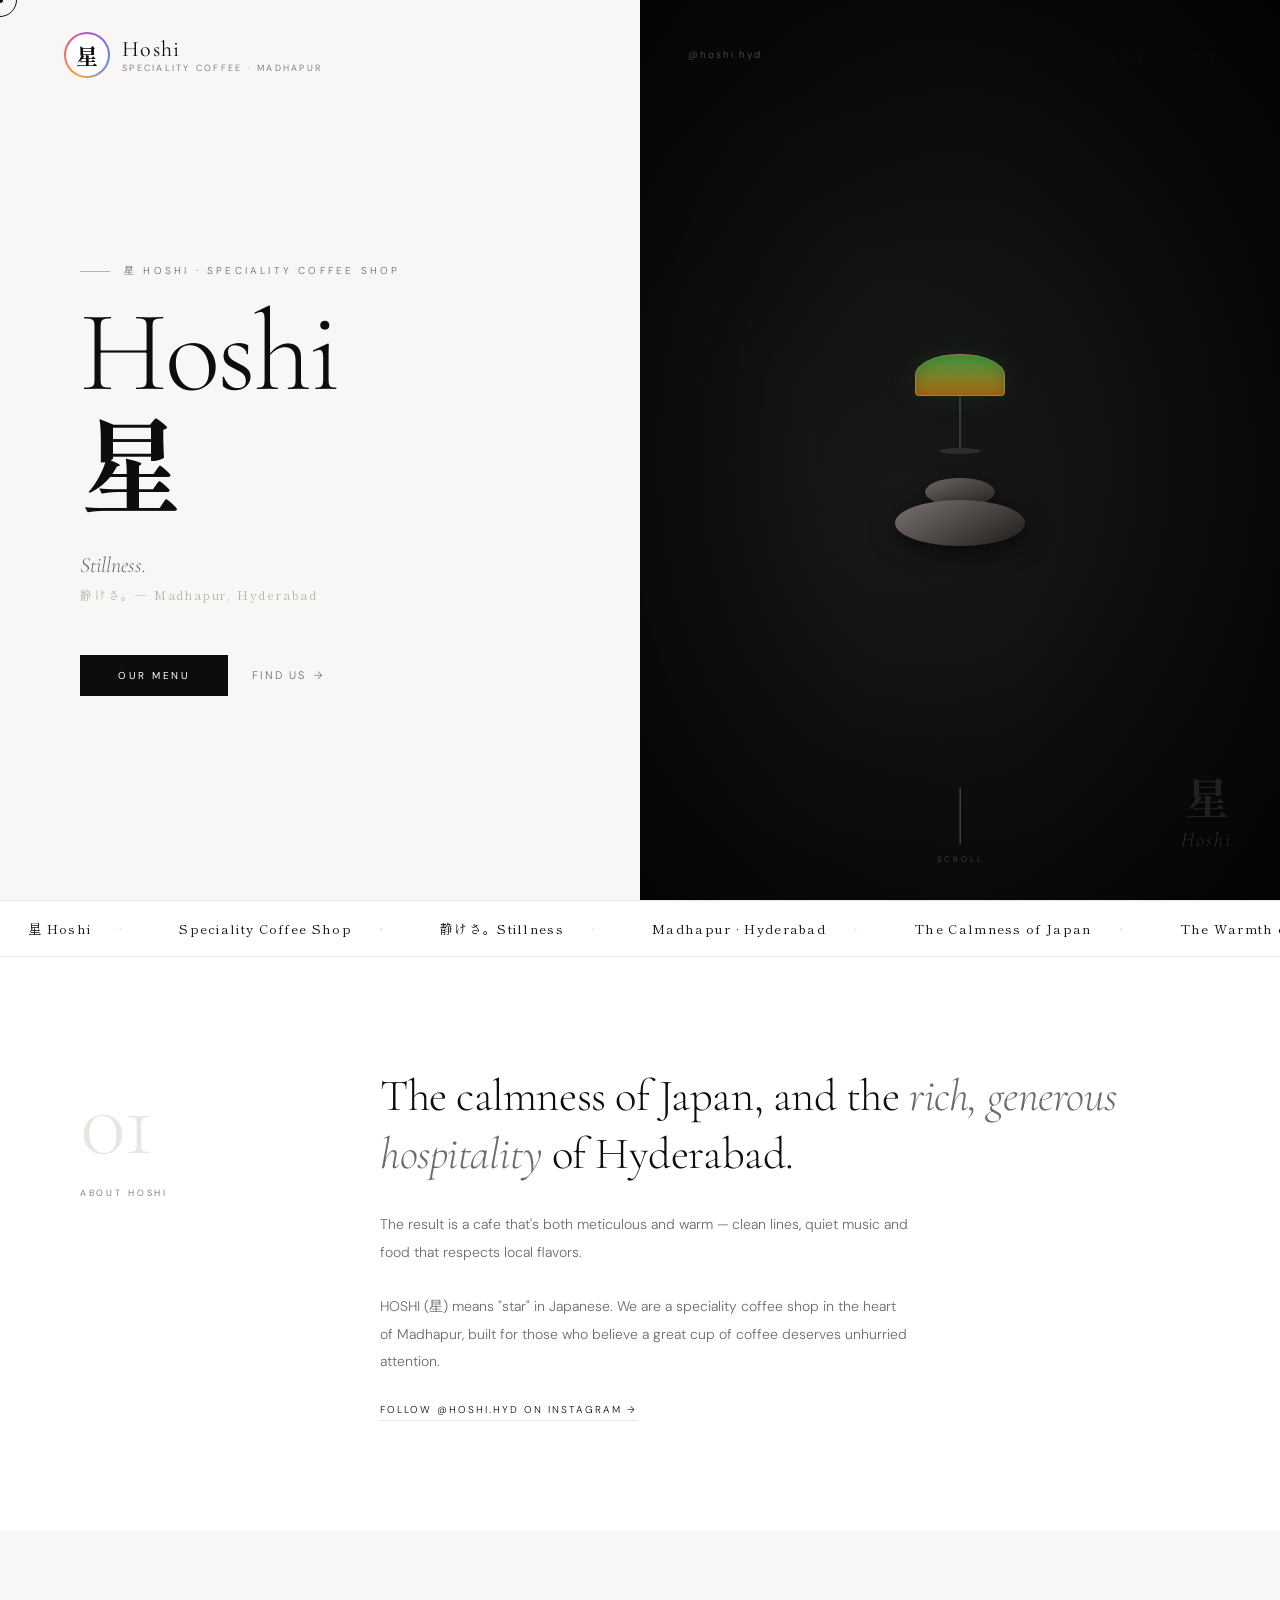
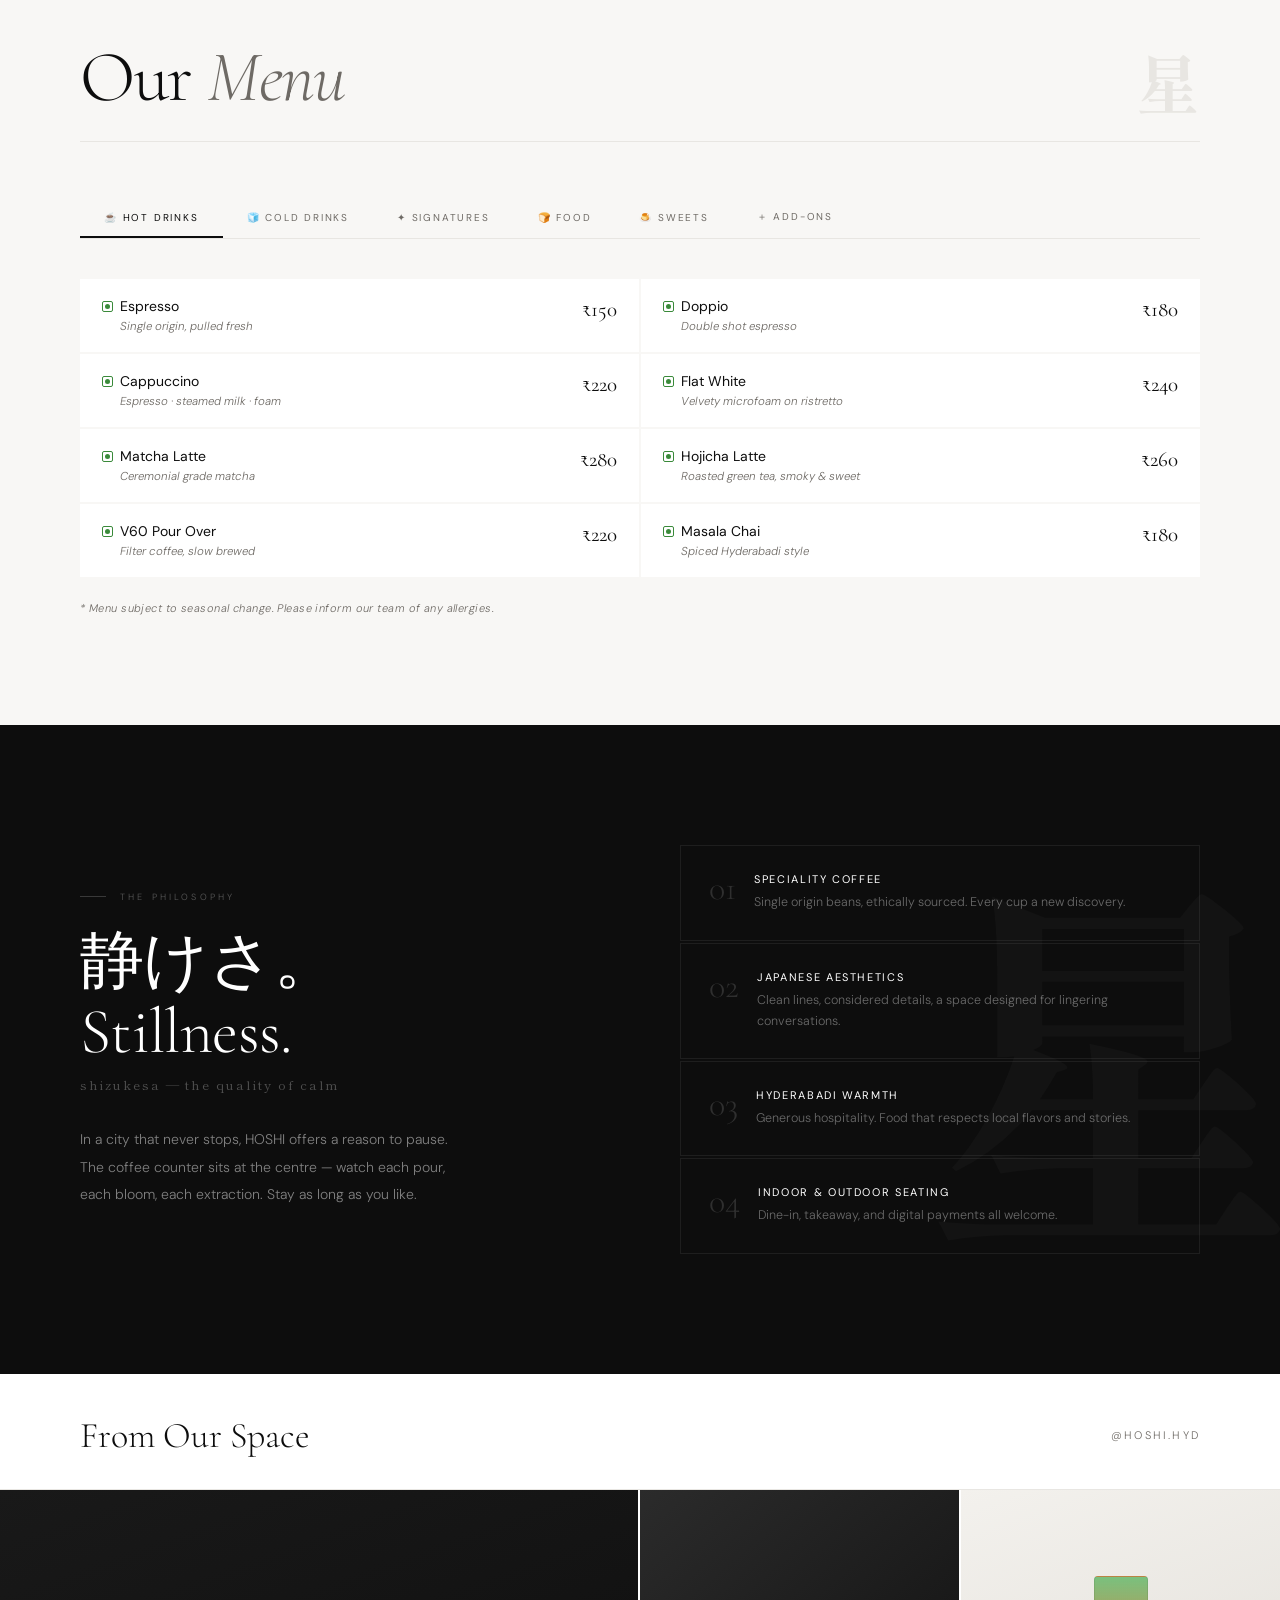
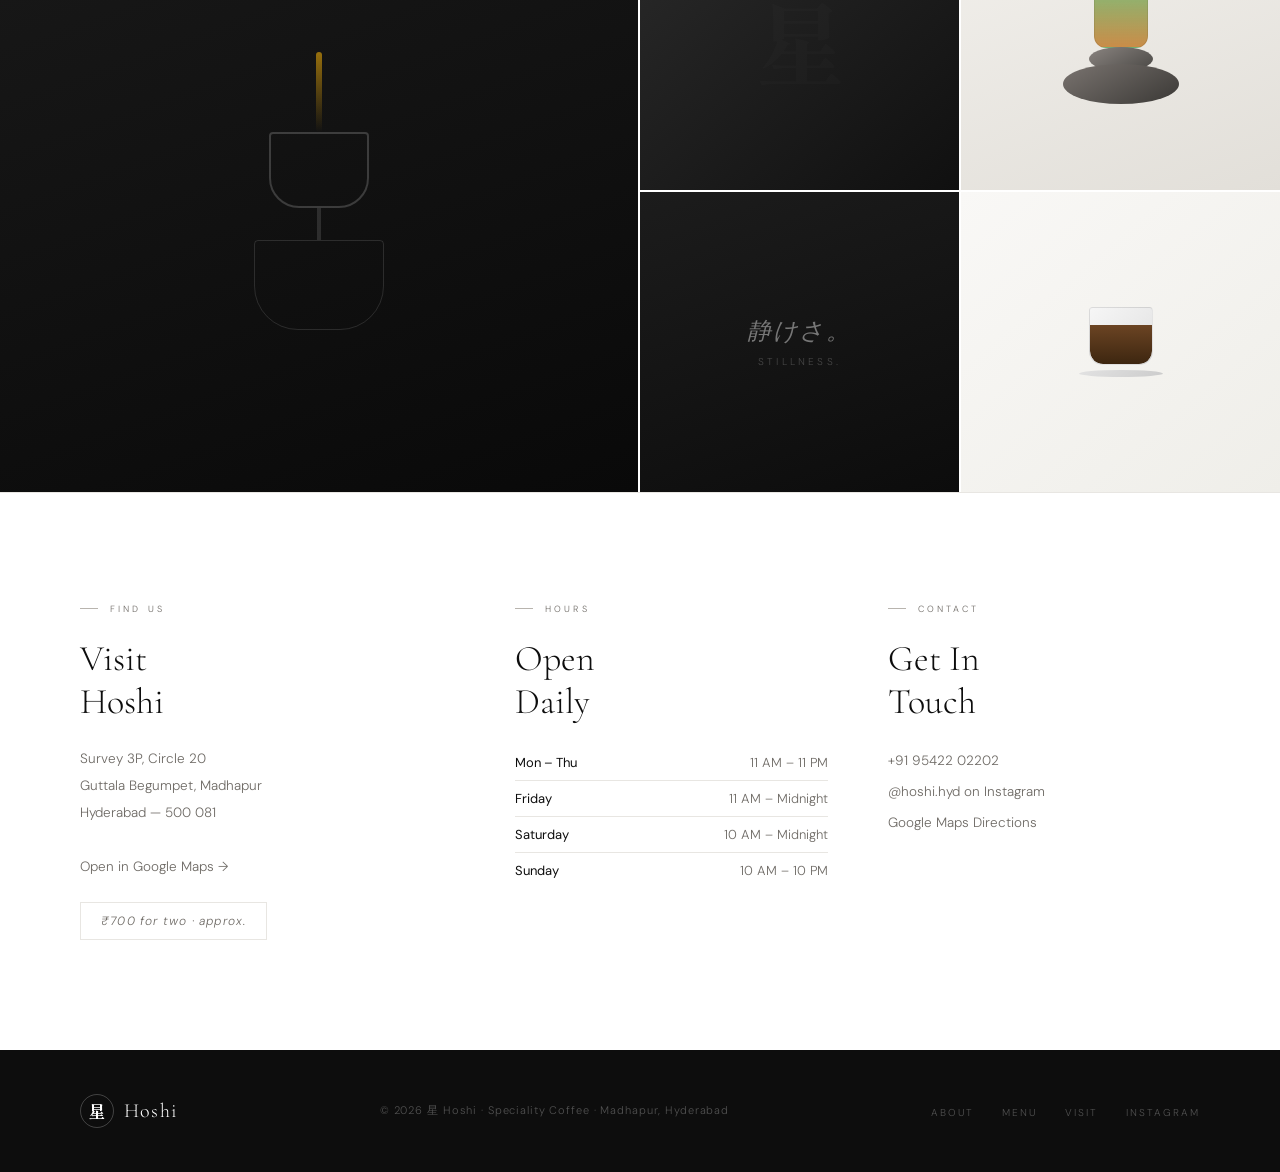
==== commit 9922ae37: "Update index.html" ====
--- a/index.html
+++ b/index.html
@@ -1,2010 +1,549 @@
 <!DOCTYPE html>
 <html lang="en">
 <head>
-<meta charset="UTF-8"/>
-<meta name="viewport" content="width=device-width, initial-scale=1.0"/>
-<title>Hoshi Coffee — ほし珈琲</title>
+<meta charset="UTF-8">
+<meta name="viewport" content="width=device-width, initial-scale=1.0">
+<title>星 Hoshi — Speciality Coffee · Madhapur, Hyderabad</title>
 <link rel="preconnect" href="https://fonts.googleapis.com">
-<link href="https://fonts.googleapis.com/css2?family=Playfair+Display:ital,wght@0,400;0,700;0,900;1,400;1,700&family=Cormorant+Garamond:ital,wght@0,300;0,400;0,600;1,300;1,400&family=Cinzel:wght@400;600;900&display=swap" rel="stylesheet">
-
+<link rel="preconnect" href="https://fonts.gstatic.com" crossorigin>
+<link href="https://fonts.googleapis.com/css2?family=Cormorant+Garamond:ital,wght@0,300;0,400;0,600;1,300;1,400;1,600&family=Shippori+Mincho:wght@400;500;600;700&family=DM+Sans:ital,opsz,wght@0,9..40,300;0,9..40,400;1,9..40,300&display=swap" rel="stylesheet">
 <style>
-/* ═══════════════════════════════════════════
-   ROOT & RESET
-═══════════════════════════════════════════ */
-*, *::before, *::after { box-sizing: border-box; margin: 0; padding: 0; }
-
-:root {
-  --black:      #080604;
-  --off-black:  #111009;
-  --dark:       #1a1712;
-  --charcoal:   #2a2620;
-  --gold:       #c8a254;
-  --gold-light: #e0bc7a;
-  --gold-pale:  #f0dba8;
-  --gold-dark:  #8a6b2e;
-  --cream:      #f5efe2;
-  --warm-white: #faf6ee;
-  --smoke:      #3a342a;
-  --green-dark: #2b3a2e;
-}
-
-html { scroll-behavior: smooth; }
-
-body {
-  background: var(--black);
-  color: var(--cream);
-  font-family: 'Cormorant Garamond', serif;
-  overflow-x: hidden;
-  cursor: default;
-}
-
-/* ═══════════════════════════════════════════
-   CUSTOM CURSOR
-═══════════════════════════════════════════ */
-.cursor {
-  position: fixed;
-  width: 10px; height: 10px;
-  background: var(--gold);
-  border-radius: 50%;
-  pointer-events: none;
-  z-index: 9999;
-  transform: translate(-50%,-50%);
-  transition: transform 0.1s ease, width 0.3s ease, height 0.3s ease, opacity 0.3s;
-  mix-blend-mode: difference;
-}
-
-/* ═══════════════════════════════════════════
-   NOISE GRAIN OVERLAY
-═══════════════════════════════════════════ */
-.grain-overlay {
-  position: fixed;
-  inset: 0;
-  pointer-events: none;
-  z-index: 1000;
-  opacity: 0.028;
-  background-image: url("data:image/svg+xml,%3Csvg viewBox='0 0 256 256' xmlns='http://www.w3.org/2000/svg'%3E%3Cfilter id='n'%3E%3CfeTurbulence type='fractalNoise' baseFrequency='0.92' numOctaves='4' stitchTiles='stitch'/%3E%3C/filter%3E%3Crect width='100%25' height='100%25' filter='url(%23n)'/%3E%3C/svg%3E");
-}
-
-/* ═══════════════════════════════════════════
-   TOP ANNOUNCEMENT BANNER
-═══════════════════════════════════════════ */
-.top-banner {
-  position: fixed;
-  top: 0; left: 0; right: 0;
-  z-index: 600;
-  background: var(--black);
-  border-bottom: 1px solid rgba(200,162,84,0.18);
-  height: 36px;
-  overflow: hidden;
-  display: flex;
-  align-items: center;
-}
-
-.banner-track {
-  display: flex;
-  align-items: center;
-  gap: 0;
-  white-space: nowrap;
-  animation: bannerScroll 28s linear infinite;
-  will-change: transform;
-}
-
-.banner-track:hover { animation-play-state: paused; }
-
-@keyframes bannerScroll {
-  0%   { transform: translateX(0); }
-  100% { transform: translateX(-50%); }
-}
-
-.banner-item {
-  display: inline-flex;
-  align-items: center;
-  gap: 24px;
-  padding: 0 40px;
-  font-family: 'Cinzel', serif;
-  font-size: 9.5px;
-  letter-spacing: 0.42em;
-  text-transform: uppercase;
-  color: var(--gold);
-}
-
-.banner-sep {
-  color: var(--gold-dark);
-  font-size: 14px;
-  opacity: 0.5;
-  margin: 0 4px;
-}
-
-.banner-dot {
-  width: 4px; height: 4px;
-  background: var(--gold);
-  border-radius: 50%;
-  opacity: 0.6;
-  flex-shrink: 0;
-}
-
-/* ═══════════════════════════════════════════
-   HEADER / NAV
-═══════════════════════════════════════════ */
-header {
-  position: fixed;
-  top: 36px; left: 0; right: 0;
-  z-index: 500;
-  background: var(--gold);
-  display: flex;
-  align-items: center;
-  justify-content: space-between;
-  padding: 0 48px;
-  height: 64px;
-  border-bottom: 1px solid rgba(8,6,4,0.15);
-  transition: background 0.4s;
-}
-
-.nav-logo {
-  font-family: 'Cinzel', serif;
-  font-size: 22px;
-  font-weight: 900;
-  color: var(--black);
-  letter-spacing: 0.06em;
-  text-decoration: none;
-  display: flex;
-  align-items: center;
-  gap: 10px;
-}
-
-.nav-logo .logo-star {
-  width: 24px; height: 24px;
-  display: inline-flex;
-}
-
-nav {
-  display: flex;
-  align-items: center;
-  gap: 44px;
-}
-
-nav a {
-  font-family: 'Cormorant Garamond', serif;
-  font-size: 14px;
-  font-weight: 400;
-  letter-spacing: 0.18em;
-  text-transform: uppercase;
-  color: var(--black);
-  text-decoration: none;
-  position: relative;
-  padding-bottom: 2px;
-  transition: opacity 0.25s;
-}
-
-nav a::after {
-  content: '';
-  position: absolute;
-  bottom: 0; left: 0;
-  width: 0; height: 1px;
-  background: var(--black);
-  transition: width 0.3s ease;
-}
-
-nav a:hover::after { width: 100%; }
-
-.nav-order {
-  background: var(--black);
-  color: var(--gold) !important;
-  padding: 9px 22px;
-  font-family: 'Cinzel', serif !important;
-  font-size: 10px !important;
-  letter-spacing: 0.35em !important;
-  border: none;
-  cursor: pointer;
-  text-decoration: none;
-  transition: background 0.3s, color 0.3s !important;
-}
-.nav-order:hover { background: var(--charcoal); }
-.nav-order::after { display: none !important; }
-
-/* ═══════════════════════════════════════════
-   HERO
-═══════════════════════════════════════════ */
-.hero {
-  position: relative;
-  min-height: 100vh;
-  background: var(--black);
-  display: flex;
-  align-items: center;
-  justify-content: center;
-  overflow: hidden;
-  padding-top: 100px;
-}
-
-/* Liquid blobs */
-.hero-blobs { position: absolute; inset: 0; pointer-events: none; z-index: 0; }
-
-.hblob {
-  position: absolute;
-  border-radius: 50%;
-  filter: blur(90px);
-  animation: blobMorph 14s ease-in-out infinite alternate;
-}
-
-.hblob-1 {
-  width: 600px; height: 600px;
-  background: radial-gradient(circle, rgba(200,162,84,0.18) 0%, transparent 70%);
-  top: -150px; left: -120px;
-  border-radius: 62% 38% 55% 45% / 52% 58% 42% 48%;
-  animation-delay: 0s;
-}
-.hblob-2 {
-  width: 440px; height: 440px;
-  background: radial-gradient(circle, rgba(200,162,84,0.10) 0%, transparent 70%);
-  bottom: -100px; right: -80px;
-  border-radius: 42% 58% 38% 62% / 60% 40% 58% 42%;
-  animation-delay: -6s; animation-duration: 12s;
-}
-.hblob-3 {
-  width: 300px; height: 300px;
-  background: radial-gradient(circle, rgba(240,219,168,0.08) 0%, transparent 70%);
-  top: 35%; left: 60%;
-  border-radius: 65% 35% 48% 52% / 40% 65% 35% 60%;
-  animation-delay: -9s; animation-duration: 17s;
-}
-
-@keyframes blobMorph {
-  0%   { border-radius: 62% 38% 55% 45% / 52% 58% 42% 48%; transform: scale(1) translate(0,0); }
-  33%  { border-radius: 40% 60% 42% 58% / 60% 38% 62% 40%; transform: scale(1.04) translate(16px,-20px); }
-  66%  { border-radius: 55% 45% 62% 38% / 44% 56% 40% 60%; transform: scale(0.97) translate(-10px, 14px); }
-  100% { border-radius: 38% 62% 50% 50% / 62% 36% 56% 44%; transform: scale(1.02) translate(8px,-6px); }
-}
-
-/* Hero grid lines */
-.hero-grid {
-  position: absolute; inset: 0;
-  background-image:
-    linear-gradient(rgba(200,162,84,0.04) 1px, transparent 1px),
-    linear-gradient(90deg, rgba(200,162,84,0.04) 1px, transparent 1px);
-  background-size: 80px 80px;
-  z-index: 1;
-}
-
-.hero-content {
-  position: relative;
-  z-index: 10;
-  text-align: center;
-  padding: 0 24px;
-  animation: heroReveal 1.4s ease both;
-}
-
-@keyframes heroReveal {
-  from { opacity: 0; transform: translateY(40px); }
-  to   { opacity: 1; transform: translateY(0); }
-}
-
-.hero-eyebrow {
-  font-family: 'Cinzel', serif;
-  font-size: 10px;
-  letter-spacing: 0.7em;
-  text-transform: uppercase;
-  color: var(--gold);
-  margin-bottom: 28px;
-  display: flex;
-  align-items: center;
-  justify-content: center;
-  gap: 18px;
-  opacity: 0.8;
-}
-
-.hero-eyebrow::before,
-.hero-eyebrow::after {
-  content: '';
-  width: 40px; height: 1px;
-  background: var(--gold);
-  opacity: 0.5;
-}
-
-.hero-title {
-  font-family: 'Playfair Display', serif;
-  font-size: clamp(68px, 10vw, 130px);
-  font-weight: 900;
-  color: var(--cream);
-  line-height: 0.88;
-  letter-spacing: -0.02em;
-  margin-bottom: 12px;
-}
-
-.hero-title .italic {
-  display: block;
-  font-style: italic;
-  font-weight: 400;
-  color: var(--gold-light);
-  font-size: 0.75em;
-}
-
-.hero-japanese {
-  font-family: 'Cormorant Garamond', serif;
-  font-size: 18px;
-  color: var(--gold-dark);
-  letter-spacing: 0.12em;
-  margin-bottom: 48px;
-  font-style: italic;
-  opacity: 0.65;
-}
-
-.hero-desc {
-  font-family: 'Cormorant Garamond', serif;
-  font-size: 18px;
-  font-weight: 300;
-  color: #8a7e6a;
-  max-width: 520px;
-  margin: 0 auto 52px;
-  line-height: 1.75;
-}
-
-.hero-ctas {
-  display: flex;
-  align-items: center;
-  justify-content: center;
-  gap: 24px;
-  flex-wrap: wrap;
-}
-
-.btn-primary {
-  display: inline-flex;
-  align-items: center;
-  gap: 14px;
-  font-family: 'Cinzel', serif;
-  font-size: 10px;
-  font-weight: 600;
-  letter-spacing: 0.45em;
-  text-transform: uppercase;
-  color: var(--black);
-  background: var(--gold);
-  border: none;
-  padding: 18px 36px;
-  cursor: pointer;
-  text-decoration: none;
-  position: relative;
-  overflow: hidden;
-  transition: letter-spacing 0.3s;
-}
-
-.btn-primary::before {
-  content: '';
-  position: absolute;
-  inset: 0;
-  background: var(--gold-light);
-  transform: translateX(-101%);
-  transition: transform 0.4s cubic-bezier(0.77,0,0.175,1);
-}
-.btn-primary:hover::before { transform: translateX(0); }
-.btn-primary:hover { letter-spacing: 0.55em; }
-.btn-primary span { position: relative; z-index: 1; }
-
-.btn-ghost {
-  display: inline-flex;
-  align-items: center;
-  gap: 10px;
-  font-family: 'Cinzel', serif;
-  font-size: 10px;
-  letter-spacing: 0.4em;
-  text-transform: uppercase;
-  color: var(--gold);
-  background: transparent;
-  border: 1px solid rgba(200,162,84,0.35);
-  padding: 17px 32px;
-  text-decoration: none;
-  transition: border-color 0.3s, background 0.3s, color 0.3s;
-}
-.btn-ghost:hover {
-  border-color: var(--gold);
-  background: rgba(200,162,84,0.07);
-}
-
-/* Hero scroll indicator */
-.hero-scroll {
-  position: absolute;
-  bottom: 32px;
-  left: 50%;
-  transform: translateX(-50%);
-  z-index: 10;
-  display: flex;
-  flex-direction: column;
-  align-items: center;
-  gap: 8px;
-  font-family: 'Cinzel', serif;
-  font-size: 8px;
-  letter-spacing: 0.4em;
-  color: var(--gold-dark);
-  text-transform: uppercase;
-  animation: scrollBob 2.5s ease-in-out infinite;
-}
-
-@keyframes scrollBob {
-  0%, 100% { transform: translateX(-50%) translateY(0); opacity: 0.5; }
-  50%       { transform: translateX(-50%) translateY(6px); opacity: 1; }
-}
-
-.scroll-line {
-  width: 1px; height: 36px;
-  background: linear-gradient(to bottom, var(--gold-dark), transparent);
-}
-
-/* ═══════════════════════════════════════════
-   OUR STORY SECTION
-═══════════════════════════════════════════ */
-.story-section {
-  position: relative;
-  background: var(--off-black);
-  overflow: hidden;
-  padding: 120px 0;
-}
-
-.story-blobs { position: absolute; inset: 0; pointer-events: none; z-index: 0; }
-
-.sblob {
-  position: absolute;
-  border-radius: 50%;
-  filter: blur(80px);
-  animation: blobMorph 18s ease-in-out infinite alternate;
-}
-.sblob-1 {
-  width: 500px; height: 500px;
-  background: radial-gradient(circle, rgba(200,162,84,0.07) 0%, transparent 70%);
-  top: -100px; right: -80px;
-  animation-delay: -3s;
-}
-.sblob-2 {
-  width: 350px; height: 350px;
-  background: radial-gradient(circle, rgba(200,162,84,0.05) 0%, transparent 70%);
-  bottom: -60px; left: -60px;
-  animation-delay: -11s; animation-duration: 13s;
-}
-
-/* top/bottom wave */
-.section-wave {
-  position: absolute;
-  left: 0; right: 0;
-  width: 100%;
-  pointer-events: none;
-  z-index: 2;
-}
-.section-wave-top    { top: 0; }
-.section-wave-bottom { bottom: 0; transform: rotate(180deg); }
-
-.story-inner {
-  position: relative;
-  z-index: 5;
-  max-width: 1100px;
-  margin: 0 auto;
-  padding: 0 48px;
-  display: grid;
-  grid-template-columns: 1fr 1px 1fr;
-  gap: 0;
-  align-items: center;
-}
-
-.story-vdiv {
-  width: 1px; height: 280px;
-  background: linear-gradient(to bottom, transparent, rgba(200,162,84,0.3) 30%, rgba(200,162,84,0.3) 70%, transparent);
-  margin: 0 auto;
-}
-
-.story-left { padding-right: 60px; }
-.story-right { padding-left: 60px; }
-
-.section-eyebrow {
-  font-family: 'Cinzel', serif;
-  font-size: 9.5px;
-  letter-spacing: 0.6em;
-  text-transform: uppercase;
-  color: var(--gold);
-  margin-bottom: 24px;
-  display: flex;
-  align-items: center;
-  gap: 14px;
-  opacity: 0.8;
-}
-.section-eyebrow::before {
-  content: '';
-  width: 24px; height: 1px;
-  background: var(--gold);
-  opacity: 0.5;
-}
-
-.section-title {
-  font-family: 'Playfair Display', serif;
-  font-size: 52px;
-  font-weight: 900;
-  color: var(--cream);
-  line-height: 0.95;
-  letter-spacing: -0.01em;
-  margin-bottom: 8px;
-}
-.section-title .it {
-  font-style: italic;
-  font-weight: 400;
-  color: var(--gold-light);
-  font-size: 0.85em;
-}
-
-.telugu { font-family:'Cormorant Garamond',serif; font-size:15px; font-style:italic; color:var(--gold-dark); letter-spacing:0.08em; margin-bottom:36px; opacity:0.65; }
-
-.gold-bar { width:44px; height:1px; background:linear-gradient(to right, var(--gold), transparent); margin-bottom:32px; }
-
-.story-para {
-  font-size: 17px;
-  font-weight: 300;
-  color: #7a6e58;
-  line-height: 1.9;
-  margin-bottom: 16px;
-}
-.story-para strong { color: var(--cream); font-weight: 400; }
-
-.story-badge {
-  display: inline-flex;
-  align-items: center;
-  gap: 10px;
-  border: 1px solid rgba(200,162,84,0.2);
-  padding: 8px 18px;
-  margin-top: 20px;
-  font-family: 'Cinzel', serif;
-  font-size: 9px;
-  letter-spacing: 0.4em;
-  color: var(--gold);
-  text-transform: uppercase;
-}
-.badge-dot {
-  width: 5px; height: 5px;
-  background: var(--gold);
-  border-radius: 50%;
-  animation: bdpulse 2.5s ease-in-out infinite;
-}
-@keyframes bdpulse { 0%,100%{opacity:1;transform:scale(1)} 50%{opacity:0.3;transform:scale(0.6)} }
-
-.story-quote {
-  font-family: 'Playfair Display', serif;
-  font-size: 23px;
-  font-style: italic;
-  font-weight: 400;
-  color: var(--cream);
-  line-height: 1.5;
-  padding-left: 22px;
-  border-left: 1.5px solid var(--gold);
-  margin-bottom: 30px;
-  position: relative;
-}
-.story-quote::before {
-  content: '\201C';
-  font-size: 70px;
-  color: var(--gold);
-  opacity: 0.12;
-  position: absolute;
-  top: -18px; left: -5px;
-  line-height: 1;
-}
-
-.story-body {
-  font-size: 16.5px;
-  font-weight: 300;
-  color: #6a5e48;
-  line-height: 1.9;
-  margin-bottom: 40px;
-}
-
-.story-stats {
-  display: grid;
-  grid-template-columns: repeat(3,1fr);
-  border: 1px solid rgba(200,162,84,0.12);
-  margin-bottom: 40px;
-}
-.stat-cell {
-  padding: 18px 12px;
-  text-align: center;
-  border-right: 1px solid rgba(200,162,84,0.10);
-}
-.stat-cell:last-child { border-right: none; }
-.stat-num {
-  display: block;
-  font-family: 'Playfair Display', serif;
-  font-size: 28px;
-  font-weight: 700;
-  color: var(--gold-light);
-  line-height: 1;
-  margin-bottom: 5px;
-}
-.stat-label {
-  font-family: 'Cinzel', serif;
-  font-size: 7.5px;
-  letter-spacing: 0.4em;
-  color: #5a4e38;
-  text-transform: uppercase;
-}
-
-/* ═══════════════════════════════════════════
-   MENU SECTION
-═══════════════════════════════════════════ */
-.menu-section {
-  position: relative;
-  background: var(--black);
-  padding: 120px 0 140px;
-  overflow: hidden;
-}
-
-.menu-blobs { position: absolute; inset: 0; pointer-events: none; z-index: 0; }
-.mblob {
-  position: absolute;
-  border-radius: 50%;
-  filter: blur(100px);
-  animation: blobMorph 20s ease-in-out infinite alternate;
-}
-.mblob-1 { width:550px;height:550px; background:radial-gradient(circle,rgba(200,162,84,0.09) 0%,transparent 70%); top:-120px;left:-100px; animation-delay:0s; }
-.mblob-2 { width:400px;height:400px; background:radial-gradient(circle,rgba(200,162,84,0.06) 0%,transparent 70%); bottom:-80px;right:-60px; animation-delay:-8s;animation-duration:14s; }
-
-.menu-inner {
-  position: relative;
-  z-index: 5;
-  max-width: 1100px;
-  margin: 0 auto;
-  padding: 0 48px;
-}
-
-.menu-header {
-  text-align: center;
-  margin-bottom: 80px;
-}
-
-.menu-tabs {
-  display: flex;
-  justify-content: center;
-  gap: 0;
-  margin-top: 44px;
-  border: 1px solid rgba(200,162,84,0.15);
-  width: fit-content;
-  margin-left: auto;
-  margin-right: auto;
-}
-
-.tab-btn {
-  font-family: 'Cinzel', serif;
-  font-size: 9.5px;
-  letter-spacing: 0.4em;
-  text-transform: uppercase;
-  color: var(--gold-dark);
-  background: transparent;
-  border: none;
-  border-right: 1px solid rgba(200,162,84,0.15);
-  padding: 14px 28px;
-  cursor: pointer;
-  transition: background 0.3s, color 0.3s;
-}
-.tab-btn:last-child { border-right: none; }
-.tab-btn.active, .tab-btn:hover {
-  background: var(--gold);
-  color: var(--black);
-}
-
-.menu-grid {
-  display: none;
-  grid-template-columns: repeat(3, 1fr);
-  gap: 2px;
-}
-.menu-grid.active { display: grid; }
-
-.menu-card {
-  background: var(--off-black);
-  border: 1px solid rgba(200,162,84,0.07);
-  padding: 36px 30px;
-  position: relative;
-  transition: border-color 0.3s, transform 0.3s;
-  cursor: default;
-  overflow: hidden;
-}
-
-.menu-card::before {
-  content: '';
-  position: absolute;
-  top: 0; left: 0; right: 0;
-  height: 1px;
-  background: linear-gradient(to right, transparent, var(--gold), transparent);
-  opacity: 0;
-  transition: opacity 0.3s;
-}
-.menu-card:hover::before { opacity: 0.5; }
-.menu-card:hover {
-  border-color: rgba(200,162,84,0.2);
-  transform: translateY(-3px);
-}
-
-.card-icon {
-  width: 40px; height: 40px;
-  margin-bottom: 20px;
-  opacity: 0.6;
-}
-
-.card-name {
-  font-family: 'Playfair Display', serif;
-  font-size: 20px;
-  font-weight: 700;
-  color: var(--cream);
-  margin-bottom: 6px;
-  letter-spacing: 0.01em;
-}
-
-.card-origin {
-  font-family: 'Cinzel', serif;
-  font-size: 8px;
-  letter-spacing: 0.4em;
-  color: var(--gold);
-  text-transform: uppercase;
-  margin-bottom: 14px;
-  opacity: 0.7;
-}
-
-.card-desc {
-  font-family: 'Cormorant Garamond', serif;
-  font-size: 15px;
-  font-weight: 300;
-  color: #5a5040;
-  line-height: 1.75;
-  margin-bottom: 22px;
-}
-
-.card-footer {
-  display: flex;
-  align-items: center;
-  justify-content: space-between;
-}
-
-.card-price {
-  font-family: 'Playfair Display', serif;
-  font-size: 22px;
-  font-weight: 400;
-  color: var(--gold-light);
-}
-
-.card-tag {
-  font-family: 'Cinzel', serif;
-  font-size: 7.5px;
-  letter-spacing: 0.35em;
-  color: var(--gold-dark);
-  text-transform: uppercase;
-  border: 1px solid rgba(200,162,84,0.15);
-  padding: 4px 10px;
-}
-
-/* Featured card */
-.menu-card.featured {
-  background: var(--gold);
-  border-color: transparent;
-}
-.menu-card.featured .card-name { color: var(--black); }
-.menu-card.featured .card-origin { color: rgba(8,6,4,0.6); opacity: 1; }
-.menu-card.featured .card-desc { color: rgba(8,6,4,0.7); }
-.menu-card.featured .card-price { color: var(--black); }
-.menu-card.featured .card-tag { border-color: rgba(8,6,4,0.2); color: rgba(8,6,4,0.6); }
-.menu-card.featured::before { background: linear-gradient(to right, transparent, var(--black), transparent); }
-
-.featured-badge {
-  position: absolute;
-  top: 16px; right: 16px;
-  font-family: 'Cinzel', serif;
-  font-size: 7px;
-  letter-spacing: 0.35em;
-  color: var(--black);
-  background: rgba(8,6,4,0.12);
-  padding: 4px 10px;
-  text-transform: uppercase;
-}
-
-/* ═══════════════════════════════════════════
-   LIQUID STORY SECTION (Our Story)
-═══════════════════════════════════════════ */
-.liquid-banner {
-  position: relative;
-  background: var(--off-black);
-  overflow: hidden;
-  padding: 100px 0;
-}
-
-.lb-blobs { position:absolute;inset:0;pointer-events:none;z-index:0; }
-.lb-blob {
-  position:absolute; border-radius:50%;
-  filter:blur(80px);
-  animation:blobMorph 15s ease-in-out infinite alternate;
-}
-.lb-blob-1 { width:500px;height:500px; background:radial-gradient(circle,rgba(200,162,84,0.10) 0%,transparent 70%); top:-100px;left:-80px; animation-delay:0s; }
-.lb-blob-2 { width:380px;height:380px; background:radial-gradient(circle,rgba(200,162,84,0.07) 0%,transparent 70%); bottom:-80px;right:-60px; animation-delay:-7s;animation-duration:12s; }
-
-.lb-inner {
-  position:relative;z-index:5;
-  max-width:900px;margin:0 auto;padding:0 48px;
-  text-align:center;
-}
-
-.lb-title {
-  font-family:'Playfair Display',serif;
-  font-size:clamp(40px,6vw,80px);
-  font-weight:900;
-  color:var(--cream);
-  line-height:0.9;
-  letter-spacing:-0.02em;
-  margin-bottom:12px;
-}
-.lb-title .it { font-style:italic;font-weight:400;color:var(--gold-light);font-size:0.8em;display:block; }
-
-.lb-sub {
-  font-size:17px;font-weight:300;color:#6a5e48;
-  line-height:1.8;max-width:560px;margin:36px auto 52px;
-}
-
-/* ═══════════════════════════════════════════
-   VIDEO SECTION
-═══════════════════════════════════════════ */
-.video-section {
-  position: relative;
-  background: var(--black);
-  padding: 0;
-  overflow: hidden;
-}
-
-.video-section-inner {
-  position: relative;
-  max-width: 100%;
-}
-
-/* Cinematic video frame */
-.video-frame {
-  position: relative;
-  width: 100%;
-  height: 88vh;
-  min-height: 520px;
-  overflow: hidden;
-  display: flex;
-  align-items: center;
-  justify-content: center;
-  background: #0a0806;
-}
-
-/* CSS-animated coffee pour — pure CSS video placeholder */
-.video-visual {
-  position: absolute;
-  inset: 0;
-  display: flex;
-  align-items: center;
-  justify-content: center;
-  background:
-    radial-gradient(ellipse 60% 40% at 50% 60%, #1a1208 0%, #080604 70%),
-    linear-gradient(180deg, #080604 0%, #0f0a04 100%);
-}
-
-/* Animated coffee ring ripples */
-.coffee-ring {
-  position: absolute;
-  border-radius: 50%;
-  border: 1px solid rgba(200,162,84,0.15);
-  animation: ringExpand 4s ease-out infinite;
-}
-.coffee-ring:nth-child(1) { width:200px;height:200px; animation-delay:0s; }
-.coffee-ring:nth-child(2) { width:340px;height:340px; animation-delay:1s; }
-.coffee-ring:nth-child(3) { width:480px;height:480px; animation-delay:2s; }
-.coffee-ring:nth-child(4) { width:620px;height:620px; animation-delay:3s; }
-
-@keyframes ringExpand {
-  0%   { transform:scale(0.7); opacity:0.5; }
-  100% { transform:scale(1.3); opacity:0; }
-}
-
-/* Central coffee cup SVG */
-.video-cup {
-  position: relative;
-  z-index: 2;
-  display: flex;
-  flex-direction: column;
-  align-items: center;
-}
-
-.cup-svg { animation: cupFloat 5s ease-in-out infinite alternate; }
-@keyframes cupFloat {
-  from { transform: translateY(0px); }
-  to   { transform: translateY(-12px); }
-}
-
-/* Steam wisps */
-.steam-wrap {
-  position: absolute;
-  top: -60px;
-  left: 50%;
-  transform: translateX(-50%);
-  display: flex;
-  gap: 14px;
-}
-.steam {
-  width: 2px;
-  height: 40px;
-  background: linear-gradient(to top, rgba(200,162,84,0.4), transparent);
-  border-radius: 2px;
-  animation: steamRise 2.5s ease-in-out infinite;
-  transform-origin: bottom center;
-}
-.steam:nth-child(2) { animation-delay: 0.5s; height:55px; }
-.steam:nth-child(3) { animation-delay: 1s; }
-
-@keyframes steamRise {
-  0%   { transform: scaleX(1) translateY(0); opacity:0.8; }
-  50%  { transform: scaleX(1.4) translateY(-18px) rotate(3deg); opacity:0.4; }
-  100% { transform: scaleX(0.8) translateY(-36px) rotate(-2deg); opacity:0; }
-}
-
-/* Gold liquid drop animated */
-.pour-drop {
-  position: absolute;
-  top: -100px;
-  left: 50%;
-  transform: translateX(-50%);
-  width: 3px;
-  background: linear-gradient(to bottom, transparent, rgba(200,162,84,0.6), rgba(200,162,84,0.3));
-  border-radius: 2px;
-  animation: pourDrop 2s ease-in-out infinite;
-}
-@keyframes pourDrop {
-  0%   { height:0; opacity:0; top:-80px; }
-  30%  { height:80px; opacity:0.8; }
-  100% { height:80px; opacity:0; top:40px; }
-}
-
-/* Video overlay text */
-.video-overlay {
-  position: absolute;
-  inset: 0;
-  z-index: 10;
-  display: flex;
-  flex-direction: column;
-  align-items: center;
-  justify-content: flex-end;
-  padding-bottom: 64px;
-  background: linear-gradient(to top, rgba(8,6,4,0.85) 0%, transparent 50%);
-  pointer-events: none;
-}
-
-.video-caption {
-  text-align: center;
-  pointer-events: auto;
-}
-
-.video-caption-eyebrow {
-  font-family: 'Cinzel', serif;
-  font-size: 9px;
-  letter-spacing: 0.6em;
-  text-transform: uppercase;
-  color: var(--gold);
-  opacity: 0.75;
-  margin-bottom: 14px;
-  display: flex;
-  align-items: center;
-  justify-content: center;
-  gap: 16px;
-}
-.video-caption-eyebrow::before,
-.video-caption-eyebrow::after {
-  content: '';
-  width: 32px; height: 1px;
-  background: var(--gold);
-  opacity: 0.4;
-}
-
-.video-caption-title {
-  font-family: 'Playfair Display', serif;
-  font-size: clamp(36px, 5vw, 68px);
-  font-weight: 900;
-  color: var(--cream);
-  line-height: 0.95;
-  letter-spacing: -0.02em;
-  margin-bottom: 10px;
-}
-.video-caption-title .it {
-  font-style: italic;
-  font-weight: 400;
-  color: var(--gold-light);
-}
-
-.video-caption-sub {
-  font-family: 'Cormorant Garamond', serif;
-  font-size: 17px;
-  font-weight: 300;
-  color: #7a6e58;
-  max-width: 440px;
-  margin: 0 auto 36px;
-  line-height: 1.7;
-}
-
-/* Play-style CTA (navigate to location) */
-.video-cta-row {
-  display: flex;
-  align-items: center;
-  justify-content: center;
-  gap: 20px;
-}
-
-.map-btn {
-  display: inline-flex;
-  align-items: center;
-  gap: 12px;
-  font-family: 'Cinzel', serif;
-  font-size: 9.5px;
-  letter-spacing: 0.42em;
-  text-transform: uppercase;
-  color: var(--black);
-  background: var(--gold);
-  border: none;
-  padding: 16px 30px;
-  cursor: pointer;
-  text-decoration: none;
-  position: relative;
-  overflow: hidden;
-  transition: letter-spacing 0.3s;
-}
-.map-btn::before {
-  content:'';
-  position:absolute;inset:0;
-  background:var(--gold-light);
-  transform:translateX(-101%);
-  transition:transform 0.4s cubic-bezier(0.77,0,0.175,1);
-}
-.map-btn:hover::before { transform:translateX(0); }
-.map-btn:hover { letter-spacing:0.52em; }
-.map-btn span { position:relative;z-index:1; }
-
-.map-btn-ghost {
-  display: inline-flex;
-  align-items: center;
-  gap: 10px;
-  font-family: 'Cinzel', serif;
-  font-size: 9.5px;
-  letter-spacing: 0.4em;
-  text-transform: uppercase;
-  color: var(--gold);
-  border: 1px solid rgba(200,162,84,0.3);
-  padding: 15px 26px;
-  text-decoration: none;
-  transition: border-color 0.3s, background 0.3s;
-}
-.map-btn-ghost:hover {
-  border-color: var(--gold);
-  background: rgba(200,162,84,0.07);
-}
-
-/* ── MAP SECTION ── */
-.map-section {
-  position: relative;
-  background: var(--off-black);
-  padding: 90px 0 100px;
-  overflow: hidden;
-}
-
-.map-blobs { position:absolute;inset:0;pointer-events:none;z-index:0; }
-.map-blob {
-  position:absolute; border-radius:50%;
-  filter:blur(80px);
-  animation:blobMorph 16s ease-in-out infinite alternate;
-}
-.map-blob-1 { width:450px;height:450px; background:radial-gradient(circle,rgba(200,162,84,0.07) 0%,transparent 70%); top:-80px;right:-60px; }
-.map-blob-2 { width:320px;height:320px; background:radial-gradient(circle,rgba(200,162,84,0.05) 0%,transparent 70%); bottom:-60px;left:-40px; animation-delay:-9s; }
-
-.map-inner {
-  position:relative;z-index:5;
-  max-width:1100px;margin:0 auto;padding:0 48px;
-}
-
-.map-header {
-  text-align:center;
-  margin-bottom:56px;
-}
-
-.map-grid {
-  display:grid;
-  grid-template-columns:1fr 1fr;
-  gap:24px;
-}
-
-.map-card {
-  background: var(--black);
-  border: 1px solid rgba(200,162,84,0.1);
-  overflow: hidden;
-}
-
-.map-card-header {
-  padding: 24px 28px 20px;
-  border-bottom: 1px solid rgba(200,162,84,0.08);
-  display: flex;
-  align-items: center;
-  justify-content: space-between;
-}
-
-.map-location-name {
-  font-family: 'Cinzel', serif;
-  font-size: 11px;
-  letter-spacing: 0.4em;
-  color: var(--gold);
-  text-transform: uppercase;
-}
-
-.map-location-tag {
-  font-family: 'Cormorant Garamond', serif;
-  font-size: 13px;
-  font-style: italic;
-  color: var(--gold-dark);
-  opacity: 0.7;
-}
-
-.map-embed-wrap {
-  position: relative;
-  width: 100%;
-  height: 300px;
-  background: #0d0b08;
-  overflow: hidden;
-}
-
-.map-embed-wrap iframe {
-  width: 100%;
-  height: 100%;
-  border: none;
-  filter: grayscale(100%) invert(0.85) sepia(0.3) hue-rotate(10deg) brightness(0.65);
-  transition: filter 0.4s;
-}
-
-.map-embed-wrap:hover iframe {
-  filter: grayscale(60%) invert(0.6) sepia(0.4) hue-rotate(5deg) brightness(0.8);
-}
-
-.map-card-footer {
-  padding: 18px 28px;
-  display: flex;
-  align-items: center;
-  justify-content: space-between;
-}
-
-.map-address {
-  font-family: 'Cormorant Garamond', serif;
-  font-size: 14px;
-  font-weight: 300;
-  color: #5a5040;
-  line-height: 1.6;
-}
-
-.map-directions-btn {
-  font-family: 'Cinzel', serif;
-  font-size: 8.5px;
-  letter-spacing: 0.38em;
-  text-transform: uppercase;
-  color: var(--gold);
-  text-decoration: none;
-  border: 1px solid rgba(200,162,84,0.2);
-  padding: 10px 18px;
-  white-space: nowrap;
-  transition: border-color 0.3s, background 0.3s;
-  flex-shrink: 0;
-  margin-left: 20px;
-}
-.map-directions-btn:hover {
-  border-color: var(--gold);
-  background: rgba(200,162,84,0.08);
-}
-
-@media (max-width:720px) {
-  .map-grid { grid-template-columns:1fr; }
-  .video-frame { height: 70vh; }
-}
-
-/* ═══════════════════════════════════════════
-   FOOTER
-═══════════════════════════════════════════ */
-footer {
-  background: #1c2e1e; /* dark forest green like your reference */
-  color: var(--gold);
-  position: relative;
-  overflow: hidden;
-}
-
-.footer-main {
-  display: grid;
-  grid-template-columns: 1.2fr 1fr 1fr;
-  gap: 60px;
-  max-width: 1100px;
-  margin: 0 auto;
-  padding: 72px 48px 60px;
-  border-bottom: 1px solid rgba(200,162,84,0.12);
-}
-
-/* Logo block */
-.footer-brand {}
-
-.footer-logos {
-  display: flex;
-  align-items: center;
-  gap: 20px;
-  margin-bottom: 28px;
-  padding-bottom: 24px;
-  border-bottom: 1px solid rgba(200,162,84,0.12);
-}
-
-.footer-logo-badge {
-  display: flex;
-  flex-direction: column;
-  align-items: center;
-  gap: 4px;
-  padding: 0 16px;
-  border-right: 1px solid rgba(200,162,84,0.15);
-}
-.footer-logo-badge:last-child { border-right: none; }
-
-.flb-icon {
-  width: 42px; height: 42px;
-}
-
-.flb-text {
-  font-family: 'Cinzel', serif;
-  font-size: 6px;
-  letter-spacing: 0.35em;
-  text-transform: uppercase;
-  color: var(--gold);
-  text-align: center;
-  opacity: 0.7;
-}
-
-.footer-tagline {
-  font-family: 'Cormorant Garamond', serif;
-  font-size: 15px;
-  font-style: italic;
-  font-weight: 300;
-  color: rgba(200,162,84,0.55);
-  line-height: 1.7;
-  margin-bottom: 28px;
-}
-
-.footer-socials {
-  display: flex;
-  gap: 14px;
-}
-
-.social-btn {
-  width: 38px; height: 38px;
-  border: 1px solid rgba(200,162,84,0.25);
-  border-radius: 50%;
-  display: flex;
-  align-items: center;
-  justify-content: center;
-  color: var(--gold);
-  text-decoration: none;
-  font-size: 14px;
-  transition: background 0.3s, border-color 0.3s;
-}
-.social-btn:hover {
-  background: rgba(200,162,84,0.15);
-  border-color: var(--gold);
-}
-
-/* Contact blocks */
-.footer-contact-block h4 {
-  font-family: 'Cinzel', serif;
-  font-size: 10px;
-  font-weight: 600;
-  letter-spacing: 0.4em;
-  text-transform: uppercase;
-  color: var(--gold);
-  margin-bottom: 24px;
-  padding-bottom: 14px;
-  border-bottom: 1px solid rgba(200,162,84,0.12);
-}
-
-.footer-contact-block p,
-.footer-contact-block a {
-  font-family: 'Cormorant Garamond', serif;
-  font-size: 15px;
-  font-weight: 300;
-  color: rgba(200,162,84,0.6);
-  line-height: 1.75;
-  text-decoration: none;
-  display: block;
-  margin-bottom: 6px;
-  transition: color 0.3s;
-}
-.footer-contact-block a:hover { color: var(--gold); }
-
-.footer-contact-block .contact-highlight {
-  color: var(--gold);
-  font-style: italic;
-  margin-bottom: 10px;
-}
-
-/* Footer bottom */
-.footer-bottom {
-  max-width: 1100px;
-  margin: 0 auto;
-  padding: 20px 48px;
-  display: flex;
-  align-items: center;
-  justify-content: space-between;
-}
-
-.footer-copy {
-  font-family: 'Cinzel', serif;
-  font-size: 9px;
-  letter-spacing: 0.3em;
-  color: rgba(200,162,84,0.3);
-  text-transform: uppercase;
-}
-
-/* ═══════════════════════════════════════════
-   SCROLL ANIMATIONS
-═══════════════════════════════════════════ */
-.reveal {
-  opacity: 0;
-  transform: translateY(30px);
-  transition: opacity 0.9s ease, transform 0.9s ease;
-}
-.reveal.visible {
-  opacity: 1;
-  transform: translateY(0);
-}
-.reveal-delay-1 { transition-delay: 0.15s; }
-.reveal-delay-2 { transition-delay: 0.30s; }
-.reveal-delay-3 { transition-delay: 0.45s; }
-
-/* ═══════════════════════════════════════════
-   RESPONSIVE
-═══════════════════════════════════════════ */
-@media (max-width: 900px) {
-  header { padding: 0 24px; }
-  nav { gap: 24px; }
-  nav a:not(.nav-order) { display: none; }
-
-  .story-inner { grid-template-columns: 1fr; }
-  .story-vdiv { display: none; }
-  .story-left, .story-right { padding: 0; }
-  .story-inner { gap: 48px; }
-
-  .menu-grid { grid-template-columns: 1fr !important; }
-
-  .footer-main { grid-template-columns: 1fr; gap: 40px; }
-  .footer-logos { flex-wrap: wrap; }
-}
-
-@media (max-width: 640px) {
-  .section-title { font-size: 38px; }
-  .menu-tabs { flex-wrap: wrap; }
-  .story-stats { grid-template-columns: repeat(3,1fr); }
-  .footer-bottom { flex-direction: column; gap: 10px; text-align: center; }
-}
+  *, *::before, *::after { box-sizing: border-box; margin: 0; padding: 0; }
+  :root {
+    --black: #0d0d0d;
+    --white: #ffffff;
+    --off-white: #f8f7f5;
+    --cream: #f2f0ec;
+    --light: #e8e6e2;
+    --mid: #b8b4ae;
+    --gray: #6e6a65;
+    --dark-gray: #2a2a2a;
+  }
+  html { scroll-behavior: smooth; }
+  body { background: var(--white); color: var(--black); font-family: 'DM Sans', sans-serif; font-weight: 300; overflow-x: hidden; cursor: none; }
+ 
+  /* CURSOR */
+  .cur { position: fixed; top: 0; left: 0; pointer-events: none; z-index: 9999; }
+  .cur-dot { width: 6px; height: 6px; background: var(--black); border-radius: 50%; position: absolute; transform: translate(-50%,-50%); }
+  .cur-ring { width: 34px; height: 34px; border: 1px solid var(--black); border-radius: 50%; position: absolute; transform: translate(-50%,-50%); }
+  @media (max-width: 768px) { body { cursor: auto; } .cur { display: none; } }
+ 
+  /* NAV */
+  nav { position: fixed; top: 0; left: 0; right: 0; z-index: 200; display: flex; align-items: center; justify-content: space-between; padding: 32px 64px; transition: background .4s, padding .4s; }
+  nav.scrolled { background: rgba(255,255,255,0.96); backdrop-filter: blur(10px); padding: 20px 64px; border-bottom: 1px solid var(--light); }
+  .nav-logo { display: flex; align-items: center; gap: 12px; text-decoration: none; color: var(--black); }
+  .logo-mark {
+    width: 46px; height: 46px; border-radius: 50%;
+    background: conic-gradient(from 200deg, #f9a03f, #f05c72, #a258e3, #4f8ef7, #f9a03f);
+    display: flex; align-items: center; justify-content: center;
+    font-family: 'Shippori Mincho', serif; font-size: 22px; font-weight: 700; color: var(--white);
+    position: relative; flex-shrink: 0;
+  }
+  .logo-mark::after { content: ''; position: absolute; inset: 2px; background: var(--white); border-radius: 50%; z-index: 0; }
+  .logo-mark span { position: relative; z-index: 1; color: var(--black); }
+  .logo-text { display: flex; flex-direction: column; line-height: 1.2; }
+  .logo-en { font-family: 'Cormorant Garamond', serif; font-size: 22px; font-weight: 400; letter-spacing: 0.06em; }
+  .logo-sub { font-size: 9px; letter-spacing: 0.25em; text-transform: uppercase; color: var(--gray); }
+  .nav-links { display: flex; gap: 36px; list-style: none; }
+  .nav-links a { font-size: 10.5px; letter-spacing: 0.2em; text-transform: uppercase; color: var(--black); text-decoration: none; font-weight: 400; position: relative; padding-bottom: 2px; }
+  .nav-links a::after { content: ''; position: absolute; bottom: 0; left: 0; width: 0; height: 1px; background: var(--black); transition: width .4s cubic-bezier(.77,0,.18,1); }
+  .nav-links a:hover::after { width: 100%; }
+  @media (max-width: 800px) { nav { padding: 22px 24px; } .nav-links { display: none; } }
+ 
+  /* HERO */
+  .hero { min-height: 100vh; display: grid; grid-template-columns: 1fr 1fr; position: relative; overflow: hidden; }
+  .hero-left { background: var(--off-white); display: flex; flex-direction: column; justify-content: center; padding: 160px 80px 100px; position: relative; z-index: 2; }
+  .h-eyebrow { font-size: 10px; letter-spacing: 0.32em; text-transform: uppercase; color: var(--gray); margin-bottom: 24px; display: flex; align-items: center; gap: 14px; opacity: 0; animation: fu 1s .1s forwards; }
+  .h-eyebrow::before { content: ''; width: 30px; height: 1px; background: var(--mid); }
+  .h-title { font-family: 'Cormorant Garamond', serif; font-size: clamp(68px, 9vw, 128px); font-weight: 300; line-height: 0.88; letter-spacing: -0.02em; margin-bottom: 6px; opacity: 0; animation: fu 1.1s .25s forwards; }
+  .h-kanji { font-family: 'Shippori Mincho', serif; font-size: clamp(60px, 8vw, 108px); font-weight: 700; line-height: 1; color: var(--black); margin-bottom: 40px; opacity: 0; animation: fu 1.1s .35s forwards; }
+  .h-tagline { font-family: 'Cormorant Garamond', serif; font-style: italic; font-size: clamp(16px, 2vw, 22px); color: var(--gray); margin-bottom: 8px; opacity: 0; animation: fu 1s .5s forwards; }
+  .h-jp { font-family: 'Shippori Mincho', serif; font-size: 12px; letter-spacing: 0.15em; color: var(--mid); margin-bottom: 52px; opacity: 0; animation: fu 1s .6s forwards; }
+  .h-cta { display: flex; gap: 24px; align-items: center; opacity: 0; animation: fu 1s .8s forwards; }
+  .btn-blk { display: inline-block; padding: 14px 38px; background: var(--black); color: var(--white); font-size: 10px; letter-spacing: 0.25em; text-transform: uppercase; text-decoration: none; font-weight: 400; transition: background .3s; }
+  .btn-blk:hover { background: #333; }
+  .btn-txt { font-size: 11px; letter-spacing: 0.18em; text-transform: uppercase; color: var(--gray); text-decoration: none; display: flex; align-items: center; gap: 8px; transition: color .3s; }
+  .btn-txt::after { content: '→'; transition: transform .3s; }
+  .btn-txt:hover { color: var(--black); }
+  .btn-txt:hover::after { transform: translateX(5px); }
+ 
+  .hero-right { background: var(--black); position: relative; overflow: hidden; display: flex; align-items: center; justify-content: center; }
+  .hr-bg { position: absolute; inset: 0; background: radial-gradient(ellipse at 40% 55%, #181818 0%, #080808 100%); }
+  .hr-vignette { position: absolute; inset: 0; background: radial-gradient(ellipse at center, transparent 30%, rgba(0,0,0,0.65) 100%); }
+  /* Stone + drink composition inspired by Instagram posts */
+  .hr-art { position: relative; z-index: 2; display: flex; flex-direction: column; align-items: center; }
+  .drink-coupe {
+    width: 90px; height: 42px;
+    background: linear-gradient(to bottom, rgba(80,200,80,0.75) 0%, rgba(210,130,20,0.8) 100%);
+    border-radius: 50% 50% 4px 4px;
+    border: 1px solid rgba(255,255,255,0.1);
+    box-shadow: 0 0 30px rgba(80,200,80,0.1), inset 0 0 15px rgba(0,0,0,0.2);
+    position: relative;
+  }
+  .coupe-stem { width: 2px; height: 52px; background: rgba(255,255,255,0.15); margin: 0 auto; }
+  .coupe-base { width: 42px; height: 6px; background: rgba(255,255,255,0.1); border-radius: 50%; margin: 0 auto; }
+  .stone-sm { width: 70px; height: 28px; background: linear-gradient(150deg,#6b6560,#2e2c2a); border-radius: 55%; box-shadow: 0 4px 16px rgba(0,0,0,0.5); margin-top: 24px; }
+  .stone-lg { width: 130px; height: 46px; background: linear-gradient(150deg,#7a7470,#1e1c1a); border-radius: 55%; box-shadow: 0 6px 24px rgba(0,0,0,0.6); margin-top: -6px; }
+  .hr-stamp { position: absolute; bottom: 48px; right: 48px; z-index: 3; text-align: center; opacity: 0; animation: fi 1.5s 1.2s forwards; }
+  .hr-stamp-k { font-family: 'Shippori Mincho', serif; font-size: 44px; font-weight: 700; color: rgba(255,255,255,0.1); }
+  .hr-stamp-e { font-family: 'Cormorant Garamond', serif; font-size: 20px; font-style: italic; color: rgba(255,255,255,0.15); letter-spacing: 0.1em; }
+  .hr-ig { position: absolute; top: 48px; left: 48px; z-index: 3; font-size: 10px; letter-spacing: 0.2em; color: rgba(255,255,255,0.3); opacity: 0; animation: fi 1s 1.5s forwards; }
+  .hr-scroll { position: absolute; bottom: 36px; left: 50%; transform: translateX(-50%); display: flex; flex-direction: column; align-items: center; gap: 10px; z-index: 3; opacity: 0; animation: fi 1s 2s forwards; }
+  .scroll-bar { width: 1px; height: 56px; background: rgba(255,255,255,0.12); position: relative; overflow: hidden; }
+  .scroll-bar::after { content: ''; position: absolute; top: 0; left: 0; width: 1px; height: 100%; background: rgba(255,255,255,0.45); animation: sdrop 2s 2.5s infinite; }
+  .scroll-lbl { font-size: 8px; letter-spacing: 0.35em; text-transform: uppercase; color: rgba(255,255,255,0.25); }
+ 
+  /* MARQUEE */
+  .marquee { overflow: hidden; border-top: 1px solid var(--light); border-bottom: 1px solid var(--light); padding: 18px 0; }
+  .mq-track { display: flex; white-space: nowrap; animation: mq 24s linear infinite; }
+  .mqi { font-family: 'Shippori Mincho', serif; font-size: 13px; letter-spacing: 0.1em; color: var(--black); padding: 0 28px; flex-shrink: 0; display: flex; align-items: center; gap: 28px; }
+  .mqi .sep { font-size: 8px; color: var(--mid); }
+ 
+  /* BRAND STATEMENT */
+  .brand-stmt { padding: 110px 80px; display: grid; grid-template-columns: 220px 1fr; gap: 80px; align-items: start; }
+  .bs-l { display: flex; flex-direction: column; gap: 16px; padding-top: 8px; }
+  .bs-num { font-family: 'Cormorant Garamond', serif; font-size: 96px; font-weight: 300; line-height: 1; color: var(--light); letter-spacing: -0.03em; }
+  .bs-lbl { font-size: 9px; letter-spacing: 0.3em; text-transform: uppercase; color: var(--gray); }
+  .bs-r {}
+  .bs-quote { font-family: 'Cormorant Garamond', serif; font-size: clamp(26px, 3.5vw, 46px); font-weight: 300; line-height: 1.3; letter-spacing: -0.01em; margin-bottom: 28px; }
+  .bs-quote em { font-style: italic; color: var(--gray); }
+  .bs-body { font-size: 14px; line-height: 1.95; color: var(--gray); max-width: 530px; }
+  .bs-link { display: inline-flex; align-items: center; gap: 8px; margin-top: 28px; font-size: 10px; letter-spacing: 0.2em; text-transform: uppercase; color: var(--black); text-decoration: none; border-bottom: 1px solid var(--light); padding-bottom: 4px; transition: border-color .3s; }
+  .bs-link:hover { border-color: var(--black); }
+ 
+  /* MENU */
+  .menu-sec { background: var(--off-white); padding: 110px 80px; }
+  .sec-head { display: flex; justify-content: space-between; align-items: flex-end; margin-bottom: 56px; padding-bottom: 28px; border-bottom: 1px solid var(--light); }
+  .sec-title { font-family: 'Cormorant Garamond', serif; font-size: clamp(44px, 6vw, 72px); font-weight: 300; line-height: 1; letter-spacing: -0.02em; }
+  .sec-title em { font-style: italic; color: var(--gray); }
+  .sec-kanji { font-family: 'Shippori Mincho', serif; font-size: 64px; font-weight: 700; color: var(--light); line-height: 1; }
+  .menu-tabs { display: flex; gap: 0; margin-bottom: 40px; border-bottom: 1px solid var(--light); overflow-x: auto; }
+  .tab { font-size: 10px; letter-spacing: 0.18em; text-transform: uppercase; padding: 12px 24px; cursor: pointer; border: none; background: none; color: var(--gray); font-family: 'DM Sans', sans-serif; font-weight: 400; border-bottom: 2px solid transparent; transition: color .3s, border-color .3s; white-space: nowrap; }
+  .tab.active { color: var(--black); border-bottom-color: var(--black); }
+  .tab:hover { color: var(--black); }
+  .menu-panel { display: none; }
+  .menu-panel.active { display: grid; grid-template-columns: 1fr 1fr; gap: 2px; }
+  .mrow { display: flex; justify-content: space-between; align-items: flex-start; padding: 18px 22px; background: var(--white); gap: 16px; transition: background .3s; }
+  .mrow:hover { background: var(--cream); }
+  .mrow-info { display: flex; flex-direction: column; gap: 4px; }
+  .mrow-top { display: flex; align-items: center; gap: 7px; }
+  .veg { width: 11px; height: 11px; border: 1.5px solid #3a8a3a; border-radius: 2px; display: inline-flex; align-items: center; justify-content: center; flex-shrink: 0; }
+  .veg::after { content: ''; width: 5px; height: 5px; background: #3a8a3a; border-radius: 50%; }
+  .mrow-name { font-size: 14px; color: var(--black); font-weight: 400; }
+  .mrow-desc { font-size: 11.5px; color: var(--gray); font-style: italic; padding-left: 18px; }
+  .mrow-price { font-family: 'Cormorant Garamond', serif; font-size: 21px; font-weight: 400; color: var(--black); white-space: nowrap; flex-shrink: 0; }
+  .menu-note { margin-top: 24px; font-size: 11px; color: var(--gray); font-style: italic; letter-spacing: 0.04em; }
+ 
+  /* STILLNESS */
+  .still-sec { background: var(--black); color: var(--white); padding: 120px 80px; display: grid; grid-template-columns: 1fr 1fr; gap: 80px; align-items: center; position: relative; overflow: hidden; }
+  .still-bg { position: absolute; right: -20px; top: 50%; transform: translateY(-50%); font-family: 'Shippori Mincho', serif; font-size: 380px; font-weight: 700; color: rgba(255,255,255,0.022); line-height: 1; pointer-events: none; user-select: none; }
+  .still-eyebrow { font-size: 9px; letter-spacing: 0.35em; text-transform: uppercase; color: rgba(255,255,255,0.32); margin-bottom: 24px; display: flex; align-items: center; gap: 14px; }
+  .still-eyebrow::before { content: ''; width: 26px; height: 1px; background: rgba(255,255,255,0.18); }
+  .still-title { font-family: 'Cormorant Garamond', serif; font-size: clamp(36px, 5vw, 64px); font-weight: 300; line-height: 1.1; letter-spacing: -0.01em; margin-bottom: 8px; }
+  .still-jp { font-family: 'Shippori Mincho', serif; font-size: 13px; color: rgba(255,255,255,0.28); letter-spacing: 0.15em; margin-bottom: 32px; }
+  .still-body { font-size: 14px; line-height: 1.95; color: rgba(255,255,255,0.48); max-width: 380px; }
+  .feat-list { display: flex; flex-direction: column; gap: 2px; }
+  .feat { padding: 26px 28px; border: 1px solid rgba(255,255,255,0.07); display: flex; align-items: flex-start; gap: 18px; transition: border-color .3s, background .3s; }
+  .feat:hover { border-color: rgba(255,255,255,0.18); background: rgba(255,255,255,0.03); }
+  .feat-n { font-family: 'Cormorant Garamond', serif; font-size: 34px; font-weight: 300; color: rgba(255,255,255,0.14); line-height: 1; flex-shrink: 0; }
+  .feat-info {}
+  .feat-title { font-size: 11px; letter-spacing: 0.15em; text-transform: uppercase; color: var(--white); margin-bottom: 6px; font-weight: 400; }
+  .feat-desc { font-size: 12.5px; line-height: 1.7; color: rgba(255,255,255,0.38); }
+ 
+  /* GALLERY */
+  .gal-hd { padding: 40px 80px 32px; display: flex; justify-content: space-between; align-items: center; border-bottom: 1px solid var(--light); }
+  .gal-hd h2 { font-family: 'Cormorant Garamond', serif; font-size: 36px; font-weight: 300; }
+  .gal-hd p { font-size: 11px; letter-spacing: 0.2em; text-transform: uppercase; color: var(--gray); }
+  .gal-grid { display: grid; grid-template-columns: 2fr 1fr 1fr; grid-template-rows: 300px 300px; gap: 2px; }
+  .gitem { position: relative; overflow: hidden; display: flex; align-items: center; justify-content: center; }
+  .gitem:first-child { grid-row: span 2; }
+  .gitem-inner { width: 100%; height: 100%; display: flex; align-items: center; justify-content: center; transition: transform .6s cubic-bezier(.23,1,.32,1); }
+  .gitem:hover .gitem-inner { transform: scale(1.04); }
+  .g1 { background: linear-gradient(160deg, #191919 0%, #090909 100%); }
+  .g2 { background: linear-gradient(140deg, #2b2b2b 0%, #101010 100%); }
+  .g3 { background: linear-gradient(160deg, #f3f1ed 0%, #e2dfd9 100%); }
+  .g4 { background: linear-gradient(160deg, #1c1c1c 0%, #0c0c0c 100%); }
+  .g5 { background: linear-gradient(140deg, #f9f8f6 0%, #efeee9 100%); }
+  .g-overlay { position: absolute; bottom: 0; left: 0; right: 0; padding: 20px; background: linear-gradient(transparent, rgba(0,0,0,0.55)); opacity: 0; transition: opacity .4s; }
+  .gitem:hover .g-overlay { opacity: 1; }
+  .g-lbl { font-size: 10px; letter-spacing: 0.22em; text-transform: uppercase; color: rgba(255,255,255,0.8); }
+  /* art elements */
+  .pour-art { display: flex; flex-direction: column; align-items: center; position: relative; z-index: 1; }
+  .pour-stream { width: 6px; height: 80px; background: linear-gradient(to bottom, rgba(184,134,11,0.8), transparent); border-radius: 3px; }
+  .pour-dripper { width: 100px; height: 76px; border: 2px solid rgba(255,255,255,0.18); border-radius: 4px 4px 30px 30px; }
+  .pour-neck { width: 4px; height: 32px; background: rgba(255,255,255,0.12); }
+  .pour-server { width: 130px; height: 90px; border: 1.5px solid rgba(255,255,255,0.12); border-radius: 4px 4px 44px 44px; }
+  .g-kanji { font-family: 'Shippori Mincho', serif; font-size: 90px; font-weight: 700; opacity: 0.13; }
+  .stone-drink { display: flex; flex-direction: column; align-items: center; }
+  .s-glass { width: 54px; height: 72px; background: linear-gradient(to bottom, rgba(60,170,70,0.65), rgba(190,110,20,0.75)); border-radius: 4px 4px 12px 12px; border: 1px solid rgba(0,0,0,0.08); margin-bottom: 5px; }
+  .s-sm { width: 64px; height: 24px; background: linear-gradient(150deg,#8a8480,#4a4845); border-radius: 55%; margin-top: -6px; }
+  .s-lg { width: 116px; height: 40px; background: linear-gradient(150deg,#7a7470,#3a3835); border-radius: 55%; margin-top: -7px; }
+  .still-txt { text-align: center; }
+  .still-txt .st { font-family: 'Cormorant Garamond', serif; font-style: italic; font-size: 24px; color: rgba(255,255,255,0.42); letter-spacing: 0.08em; }
+  .still-txt .sk { font-size: 10px; letter-spacing: 0.32em; text-transform: uppercase; color: rgba(255,255,255,0.22); margin-top: 8px; }
+  .cup-art-wrap { display: flex; flex-direction: column; align-items: center; gap: 5px; }
+  .cup { width: 64px; height: 58px; background: linear-gradient(135deg, #f6f6f6, #e0e0e0); border-radius: 4px 4px 14px 14px; border: 1px solid rgba(0,0,0,0.07); position: relative; overflow: hidden; }
+  .cup::after { content: ''; position: absolute; bottom: 0; left: 0; right: 0; height: 68%; background: linear-gradient(to bottom, #6b4423, #3d2610); border-radius: 0 0 13px 13px; }
+  .cup-saucer { width: 84px; height: 7px; background: linear-gradient(135deg,#e2e2e2,#ccc); border-radius: 50%; }
+ 
+  /* VISIT */
+  .visit-sec { padding: 110px 80px; display: grid; grid-template-columns: 1.2fr 1fr 1fr; gap: 60px; border-top: 1px solid var(--light); }
+  .vc-lbl { font-size: 9px; letter-spacing: 0.35em; text-transform: uppercase; color: var(--gray); margin-bottom: 22px; display: flex; align-items: center; gap: 12px; }
+  .vc-lbl::before { content: ''; width: 18px; height: 1px; background: var(--mid); }
+  .vc-title { font-family: 'Cormorant Garamond', serif; font-size: 36px; font-weight: 300; margin-bottom: 22px; line-height: 1.2; }
+  .vc-body { font-size: 13.5px; line-height: 2; color: var(--gray); }
+  .vc-body a { color: var(--gray); text-decoration: none; transition: color .3s; }
+  .vc-body a:hover { color: var(--black); }
+  .hrs-list { list-style: none; }
+  .hr { display: flex; justify-content: space-between; font-size: 13px; color: var(--gray); padding: 9px 0; border-bottom: 1px solid var(--light); }
+  .hr:last-child { border: none; }
+  .hr-day { color: var(--black); font-weight: 400; }
+  .ct-list { list-style: none; }
+  .ct-list a { display: block; font-size: 13.5px; color: var(--gray); text-decoration: none; line-height: 2.3; transition: color .3s; }
+  .ct-list a:hover { color: var(--black); }
+  .ptag { display: inline-block; margin-top: 22px; border: 1px solid var(--light); padding: 10px 20px; font-size: 12px; letter-spacing: 0.1em; color: var(--gray); font-style: italic; }
+ 
+  /* FOOTER */
+  footer { background: var(--black); padding: 44px 80px; display: flex; align-items: center; justify-content: space-between; }
+  .foot-logo { display: flex; align-items: center; gap: 10px; }
+  .foot-mark { width: 34px; height: 34px; border: 1.5px solid rgba(255,255,255,0.22); border-radius: 50%; display: flex; align-items: center; justify-content: center; font-family: 'Shippori Mincho', serif; font-size: 17px; font-weight: 700; color: var(--white); }
+  .foot-en { font-family: 'Cormorant Garamond', serif; font-size: 20px; font-weight: 300; color: var(--white); letter-spacing: 0.06em; }
+  .foot-copy { font-size: 11px; letter-spacing: 0.08em; color: rgba(255,255,255,0.28); }
+  .foot-links { display: flex; gap: 28px; list-style: none; }
+  .foot-links a { font-size: 10px; letter-spacing: 0.2em; text-transform: uppercase; color: rgba(255,255,255,0.28); text-decoration: none; transition: color .3s; }
+  .foot-links a:hover { color: var(--white); }
+ 
+  /* ANIMS */
+  @keyframes fu { from { opacity: 0; transform: translateY(22px); } to { opacity: 1; transform: translateY(0); } }
+  @keyframes fi { from { opacity: 0; } to { opacity: 1; } }
+  @keyframes mq { from { transform: translateX(0); } to { transform: translateX(-50%); } }
+  @keyframes sdrop { 0% { transform: translateY(-100%); } 100% { transform: translateY(100%); } }
+  .reveal { opacity: 0; transform: translateY(30px); transition: opacity .9s cubic-bezier(.23,1,.32,1), transform .9s cubic-bezier(.23,1,.32,1); }
+  .reveal.on { opacity: 1; transform: none; }
+  .rd1 { transition-delay: .1s; } .rd2 { transition-delay: .2s; } .rd3 { transition-delay: .3s; }
+ 
+  /* RESPONSIVE */
+  @media (max-width: 900px) {
+    .hero { grid-template-columns: 1fr; }
+    .hero-left { padding: 120px 28px 80px; }
+    .hero-right { min-height: 360px; }
+    .hr-scroll { display: none; }
+    .brand-stmt { grid-template-columns: 1fr; padding: 70px 28px; gap: 28px; }
+    .bs-num { display: none; }
+    .menu-sec { padding: 70px 28px; }
+    .menu-panel.active { grid-template-columns: 1fr; }
+    .still-sec { grid-template-columns: 1fr; padding: 80px 28px; }
+    .gal-hd { padding: 30px 28px 22px; }
+    .gal-grid { grid-template-columns: 1fr 1fr; grid-template-rows: auto; }
+    .gitem:first-child { grid-row: span 1; grid-column: span 2; min-height: 280px; }
+    .gitem { min-height: 180px; }
+    .visit-sec { grid-template-columns: 1fr; padding: 70px 28px; }
+    footer { flex-direction: column; gap: 20px; text-align: center; padding: 36px 28px; }
+    .sec-head { flex-direction: column; align-items: flex-start; gap: 12px; }
+  }
 </style>
 </head>
 <body>
-
-<!-- Grain -->
-<div class="grain-overlay"></div>
-<!-- Cursor -->
-<div class="cursor" id="cursor"></div>
-
-<!-- ═══════ TOP ANNOUNCEMENT BANNER ═══════ -->
-<div class="top-banner">
-  <div class="banner-track" id="bannerTrack">
-    <!-- Set 1 -->
-    <div class="banner-item"><span class="banner-dot"></span> Now Open: By the Lake &nbsp;·&nbsp; Jubilee Hills, Hyderabad <span class="banner-dot"></span></div>
-    <div class="banner-item"><span class="banner-dot"></span> New: Nitro Cold Brew — Try it Today <span class="banner-dot"></span></div>
-    <div class="banner-item"><span class="banner-dot"></span> Estate Visits Available — Sakleshpur, Karnataka <span class="banner-dot"></span></div>
-    <div class="banner-item"><span class="banner-dot"></span> 100% Single-Origin Robusta — Sunrise Estate Since 1952 <span class="banner-dot"></span></div>
-    <div class="banner-item"><span class="banner-dot"></span> Hoshi Coffee &nbsp;·&nbsp; ほし珈琲 &nbsp;·&nbsp; మా కథ <span class="banner-dot"></span></div>
-    <!-- Set 2 (duplicate for seamless loop) -->
-    <div class="banner-item"><span class="banner-dot"></span> Now Open: By the Lake &nbsp;·&nbsp; Jubilee Hills, Hyderabad <span class="banner-dot"></span></div>
-    <div class="banner-item"><span class="banner-dot"></span> New: Nitro Cold Brew — Try it Today <span class="banner-dot"></span></div>
-    <div class="banner-item"><span class="banner-dot"></span> Estate Visits Available — Sakleshpur, Karnataka <span class="banner-dot"></span></div>
-    <div class="banner-item"><span class="banner-dot"></span> 100% Single-Origin Robusta — Sunrise Estate Since 1952 <span class="banner-dot"></span></div>
-    <div class="banner-item"><span class="banner-dot"></span> Hoshi Coffee &nbsp;·&nbsp; ほし珈琲 &nbsp;·&nbsp; మా కథ <span class="banner-dot"></span></div>
+ 
+<div class="cur" id="CUR"><div class="cur-ring" id="CR"></div><div class="cur-dot" id="CD"></div></div>
+ 
+<!-- NAV -->
+<nav id="NAV">
+  <a href="#" class="nav-logo">
+    <div class="logo-mark"><span>星</span></div>
+    <div class="logo-text">
+      <span class="logo-en">Hoshi</span>
+      <span class="logo-sub">Speciality Coffee · Madhapur</span>
+    </div>
+  </a>
+  <ul class="nav-links">
+    <li><a href="#about">About</a></li>
+    <li><a href="#menu">Menu</a></li>
+    <li><a href="#experience">Experience</a></li>
+    <li><a href="#visit">Visit</a></li>
+  </ul>
+</nav>
+ 
+<!-- HERO -->
+<section class="hero">
+  <div class="hero-left">
+    <p class="h-eyebrow">星 Hoshi · Speciality Coffee Shop</p>
+    <h1 class="h-title">Hoshi</h1>
+    <div class="h-kanji">星</div>
+    <p class="h-tagline">Stillness.</p>
+    <p class="h-jp">静けさ。— Madhapur, Hyderabad</p>
+    <div class="h-cta">
+      <a href="#menu" class="btn-blk">Our Menu</a>
+      <a href="#visit" class="btn-txt">Find Us</a>
+    </div>
+  </div>
+  <div class="hero-right">
+    <div class="hr-bg"></div>
+    <div class="hr-art">
+      <div class="drink-coupe"></div>
+      <div class="coupe-stem"></div>
+      <div class="coupe-base"></div>
+      <div class="stone-sm"></div>
+      <div class="stone-lg"></div>
+    </div>
+    <div class="hr-vignette"></div>
+    <div class="hr-stamp">
+      <div class="hr-stamp-k">星</div>
+      <div class="hr-stamp-e">Hoshi</div>
+    </div>
+    <div class="hr-ig">@hoshi.hyd</div>
+    <div class="hr-scroll">
+      <div class="scroll-bar"></div>
+      <span class="scroll-lbl">Scroll</span>
+    </div>
+  </div>
+</section>
+ 
+<!-- MARQUEE -->
+<div class="marquee">
+  <div class="mq-track">
+    <span class="mqi">星 Hoshi <span class="sep">◦</span></span>
+    <span class="mqi">Speciality Coffee Shop <span class="sep">◦</span></span>
+    <span class="mqi">静けさ。Stillness <span class="sep">◦</span></span>
+    <span class="mqi">Madhapur · Hyderabad <span class="sep">◦</span></span>
+    <span class="mqi">The Calmness of Japan <span class="sep">◦</span></span>
+    <span class="mqi">The Warmth of Hyderabad <span class="sep">◦</span></span>
+    <span class="mqi">Clean Lines · Quiet Music <span class="sep">◦</span></span>
+    <span class="mqi">@hoshi.hyd <span class="sep">◦</span></span>
+    <span class="mqi">星 Hoshi <span class="sep">◦</span></span>
+    <span class="mqi">Speciality Coffee Shop <span class="sep">◦</span></span>
+    <span class="mqi">静けさ。Stillness <span class="sep">◦</span></span>
+    <span class="mqi">Madhapur · Hyderabad <span class="sep">◦</span></span>
+    <span class="mqi">The Calmness of Japan <span class="sep">◦</span></span>
+    <span class="mqi">The Warmth of Hyderabad <span class="sep">◦</span></span>
+    <span class="mqi">Clean Lines · Quiet Music <span class="sep">◦</span></span>
+    <span class="mqi">@hoshi.hyd <span class="sep">◦</span></span>
   </div>
 </div>
-
-<!-- ═══════ HEADER ═══════ -->
-<header>
-  <a class="nav-logo" href="#">
-    <svg class="logo-star" viewBox="0 0 24 24" fill="none" xmlns="http://www.w3.org/2000/svg">
-      <polygon points="12,2 14,9 21,9 15.5,13.5 17.5,20.5 12,16 6.5,20.5 8.5,13.5 3,9 10,9" stroke="#080604" stroke-width="1.2" fill="none"/>
-    </svg>
-    HOSHI
-  </a>
-
-  <nav>
-    <a href="#story">Our Story</a>
-    <a href="#menu">Menu</a>
-    <a href="#visit">Visit</a>
-    <a href="#footer" class="nav-order">Order Now</a>
-  </nav>
-</header>
-
-<!-- ═══════ HERO ═══════ -->
-<section class="hero" id="home">
-  <div class="hero-blobs">
-    <div class="hblob hblob-1"></div>
-    <div class="hblob hblob-2"></div>
-    <div class="hblob hblob-3"></div>
-  </div>
-  <div class="hero-grid"></div>
-
-  <div class="hero-content">
-    <p class="hero-eyebrow">Sunrise Estate &nbsp;·&nbsp; Western Ghats</p>
-    <h1 class="hero-title">
-      HOSHI
-      <span class="italic">Coffee</span>
-    </h1>
-    <p class="hero-japanese">ほし珈琲 &nbsp;·&nbsp; మా కథ</p>
-    <p class="hero-desc">
-      Fine Robusta from the misty slopes of the Western Ghats — grown under wild-born trees since 1952, reimagined for those who taste with intention.
-    </p>
-    <div class="hero-ctas">
-      <a class="btn-primary" href="#menu"><span>Explore Menu</span></a>
-      <a class="btn-ghost" href="#story">Our Story →</a>
-    </div>
-  </div>
-
-  <div class="hero-scroll">
-    <div class="scroll-line"></div>
-    Scroll
+ 
+<!-- ABOUT -->
+<section class="brand-stmt" id="about">
+  <div class="bs-l reveal">
+    <div class="bs-num">01</div>
+    <p class="bs-lbl">About Hoshi</p>
+  </div>
+  <div class="bs-r reveal rd1">
+    <h2 class="bs-quote">The calmness of Japan, and the <em>rich, generous hospitality</em> of Hyderabad.</h2>
+    <p class="bs-body">The result is a cafe that's both meticulous and warm — clean lines, quiet music and food that respects local flavors.<br><br>HOSHI (星) means "star" in Japanese. We are a speciality coffee shop in the heart of Madhapur, built for those who believe a great cup of coffee deserves unhurried attention.</p>
+    <a href="https://www.instagram.com/hoshi.hyd" target="_blank" rel="noopener" class="bs-link">Follow @hoshi.hyd on Instagram →</a>
   </div>
 </section>
-
-<!-- ═══════ OUR STORY ═══════ -->
-<section class="story-section" id="story">
-  <div class="story-blobs">
-    <div class="sblob sblob-1"></div>
-    <div class="sblob sblob-2"></div>
-  </div>
-
-  <svg class="section-wave section-wave-top" viewBox="0 0 1440 70" preserveAspectRatio="none" xmlns="http://www.w3.org/2000/svg">
-    <path d="M0,35 C360,70 720,0 1080,42 C1240,58 1360,18 1440,35 L1440,0 L0,0 Z" fill="#080604" opacity="0.8"/>
-  </svg>
-
-  <div class="story-inner">
-    <div class="story-left reveal">
-      <div class="section-eyebrow">Since 1952</div>
-      <h2 class="section-title">Our <span class="it">Story</span></h2>
-      <p class="telugu">మా కథ</p>
-      <div class="gold-bar"></div>
-      <p class="story-para">
-        Our story begins at <strong>Sunrise Estate</strong>, where fine Robusta has thrived since 1952. Nestled in the misty slopes of the Western Ghats, the estate grows coffee under wild-born trees and along mountain streams.
-      </p>
-      <p class="story-para">
-        In 2018, the estate found its new parents in <strong>Vasu and Vani Polavarapu</strong>, a couple whose profound love for farming led them to transform Sunrise Estate into a home to grow and process the finest Robusta.
-      </p>
-      <div class="story-badge">
-        <span class="badge-dot"></span>
-        Western Ghats, Karnataka
-      </div>
-    </div>
-
-    <div class="story-vdiv"></div>
-
-    <div class="story-right reveal reveal-delay-2">
-      <blockquote class="story-quote">
-        Bold, resilient — the sustainable future of coffee cultivation.
-      </blockquote>
-      <p class="story-body">
-        True to its name, Robusta stands as the industry's vital alternative as climate change challenges traditional methods. Hardy, expressive, and deeply rooted in volcanic soil — each cup carries the memory of morning mist and ancient trees.
-      </p>
-      <div class="story-stats">
-        <div class="stat-cell">
-          <span class="stat-num">1952</span>
-          <span class="stat-label">Est. Year</span>
-        </div>
-        <div class="stat-cell">
-          <span class="stat-num">600+</span>
-          <span class="stat-label">Acres</span>
-        </div>
-        <div class="stat-cell">
-          <span class="stat-num">100%</span>
-          <span class="stat-label">Robusta</span>
+ 
+<!-- MENU -->
+<section class="menu-sec" id="menu">
+  <div class="sec-head reveal">
+    <h2 class="sec-title">Our <em>Menu</em></h2>
+    <div class="sec-kanji">星</div>
+  </div>
+  <div class="menu-tabs" role="tablist">
+    <button class="tab active" onclick="switchTab(this,'hot')">☕ Hot Drinks</button>
+    <button class="tab" onclick="switchTab(this,'cold')">🧊 Cold Drinks</button>
+    <button class="tab" onclick="switchTab(this,'sigs')">✦ Signatures</button>
+    <button class="tab" onclick="switchTab(this,'food')">🍞 Food</button>
+    <button class="tab" onclick="switchTab(this,'sweets')">🍮 Sweets</button>
+    <button class="tab" onclick="switchTab(this,'addons')">＋ Add-Ons</button>
+  </div>
+ 
+  <div class="menu-panel active" id="tab-hot">
+    <div class="mrow"><div class="mrow-info"><div class="mrow-top"><div class="veg"></div><span class="mrow-name">Espresso</span></div><span class="mrow-desc">Single origin, pulled fresh</span></div><span class="mrow-price">₹150</span></div>
+    <div class="mrow"><div class="mrow-info"><div class="mrow-top"><div class="veg"></div><span class="mrow-name">Doppio</span></div><span class="mrow-desc">Double shot espresso</span></div><span class="mrow-price">₹180</span></div>
+    <div class="mrow"><div class="mrow-info"><div class="mrow-top"><div class="veg"></div><span class="mrow-name">Cappuccino</span></div><span class="mrow-desc">Espresso · steamed milk · foam</span></div><span class="mrow-price">₹220</span></div>
+    <div class="mrow"><div class="mrow-info"><div class="mrow-top"><div class="veg"></div><span class="mrow-name">Flat White</span></div><span class="mrow-desc">Velvety microfoam on ristretto</span></div><span class="mrow-price">₹240</span></div>
+    <div class="mrow"><div class="mrow-info"><div class="mrow-top"><div class="veg"></div><span class="mrow-name">Matcha Latte</span></div><span class="mrow-desc">Ceremonial grade matcha</span></div><span class="mrow-price">₹280</span></div>
+    <div class="mrow"><div class="mrow-info"><div class="mrow-top"><div class="veg"></div><span class="mrow-name">Hojicha Latte</span></div><span class="mrow-desc">Roasted green tea, smoky &amp; sweet</span></div><span class="mrow-price">₹260</span></div>
+    <div class="mrow"><div class="mrow-info"><div class="mrow-top"><div class="veg"></div><span class="mrow-name">V60 Pour Over</span></div><span class="mrow-desc">Filter coffee, slow brewed</span></div><span class="mrow-price">₹220</span></div>
+    <div class="mrow"><div class="mrow-info"><div class="mrow-top"><div class="veg"></div><span class="mrow-name">Masala Chai</span></div><span class="mrow-desc">Spiced Hyderabadi style</span></div><span class="mrow-price">₹180</span></div>
+  </div>
+  <div class="menu-panel" id="tab-cold">
+    <div class="mrow"><div class="mrow-info"><div class="mrow-top"><div class="veg"></div><span class="mrow-name">Cold Brew</span></div><span class="mrow-desc">12hr slow steep</span></div><span class="mrow-price">₹260</span></div>
+    <div class="mrow"><div class="mrow-info"><div class="mrow-top"><div class="veg"></div><span class="mrow-name">Iced Matcha</span></div><span class="mrow-desc">Ceremonial matcha on ice</span></div><span class="mrow-price">₹300</span></div>
+    <div class="mrow"><div class="mrow-info"><div class="mrow-top"><div class="veg"></div><span class="mrow-name">Iced Hojicha</span></div><span class="mrow-desc">Cold hojicha milk</span></div><span class="mrow-price">₹280</span></div>
+    <div class="mrow"><div class="mrow-info"><div class="mrow-top"><div class="veg"></div><span class="mrow-name">Yuzu Lemonade</span></div><span class="mrow-desc">Japanese citrus · sparkling</span></div><span class="mrow-price">₹220</span></div>
+    <div class="mrow"><div class="mrow-info"><div class="mrow-top"><div class="veg"></div><span class="mrow-name">Strawberry Milk</span></div><span class="mrow-desc">Fresh strawberry · whole milk</span></div><span class="mrow-price">₹240</span></div>
+    <div class="mrow"><div class="mrow-info"><div class="mrow-top"><div class="veg"></div><span class="mrow-name">Cold Brew Tonic</span></div><span class="mrow-desc">Cold brew · tonic · ice</span></div><span class="mrow-price">₹280</span></div>
+    <div class="mrow"><div class="mrow-info"><div class="mrow-top"><div class="veg"></div><span class="mrow-name">Iced Latte</span></div><span class="mrow-desc">Espresso over cold milk</span></div><span class="mrow-price">₹240</span></div>
+    <div class="mrow"><div class="mrow-info"><div class="mrow-top"><div class="veg"></div><span class="mrow-name">Sparkling Green Tea</span></div><span class="mrow-desc">Effervescent · refreshing</span></div><span class="mrow-price">₹200</span></div>
+  </div>
+  <div class="menu-panel" id="tab-sigs">
+    <div class="mrow"><div class="mrow-info"><div class="mrow-top"><div class="veg"></div><span class="mrow-name">Orange Espresso</span></div><span class="mrow-desc">Espresso · fresh orange · ice</span></div><span class="mrow-price">₹300</span></div>
+    <div class="mrow"><div class="mrow-info"><div class="mrow-top"><div class="veg"></div><span class="mrow-name">Black Sesame Latte</span></div><span class="mrow-desc">Nutty · dark · earthy</span></div><span class="mrow-price">₹320</span></div>
+    <div class="mrow"><div class="mrow-info"><div class="mrow-top"><div class="veg"></div><span class="mrow-name">Sakura Latte</span></div><span class="mrow-desc">Cherry blossom · oat milk · rose</span></div><span class="mrow-price">₹320</span></div>
+    <div class="mrow"><div class="mrow-info"><div class="mrow-top"><div class="veg"></div><span class="mrow-name">Hoshi Cold Brew</span></div><span class="mrow-desc">House blend · signature serve</span></div><span class="mrow-price">₹340</span></div>
+    <div class="mrow"><div class="mrow-info"><div class="mrow-top"><div class="veg"></div><span class="mrow-name">Miso Caramel Coffee</span></div><span class="mrow-desc">Salted miso · caramel · espresso</span></div><span class="mrow-price">₹340</span></div>
+    <div class="mrow"><div class="mrow-info"><div class="mrow-top"><div class="veg"></div><span class="mrow-name">Layered Matcha Cold Brew</span></div><span class="mrow-desc">Matcha · cold brew · stone serve</span></div><span class="mrow-price">₹360</span></div>
+  </div>
+  <div class="menu-panel" id="tab-food">
+    <div class="mrow"><div class="mrow-info"><div class="mrow-top"><span class="mrow-name">Chicken Sando</span></div><span class="mrow-desc">Crispy chicken · Japanese mayo · milk bread</span></div><span class="mrow-price">₹380</span></div>
+    <div class="mrow"><div class="mrow-info"><div class="mrow-top"><div class="veg"></div><span class="mrow-name">Avocado Toast</span></div><span class="mrow-desc">Sourdough · avocado · chilli flakes</span></div><span class="mrow-price">₹320</span></div>
+    <div class="mrow"><div class="mrow-info"><div class="mrow-top"><div class="veg"></div><span class="mrow-name">Croissant</span></div><span class="mrow-desc">Butter · flaky · baked fresh</span></div><span class="mrow-price">₹180</span></div>
+    <div class="mrow"><div class="mrow-info"><div class="mrow-top"><div class="veg"></div><span class="mrow-name">Waffle</span></div><span class="mrow-desc">Belgian style · maple · berries</span></div><span class="mrow-price">₹350</span></div>
+    <div class="mrow"><div class="mrow-info"><div class="mrow-top"><div class="veg"></div><span class="mrow-name">Granola Bowl</span></div><span class="mrow-desc">House granola · yoghurt · honey</span></div><span class="mrow-price">₹280</span></div>
+    <div class="mrow"><div class="mrow-info"><div class="mrow-top"><div class="veg"></div><span class="mrow-name">Banana Bread</span></div><span class="mrow-desc">Walnut · brown butter · warm</span></div><span class="mrow-price">₹160</span></div>
+    <div class="mrow"><div class="mrow-info"><div class="mrow-top"><span class="mrow-name">Egg Sandwich</span></div><span class="mrow-desc">Scrambled eggs · milk bread · herb</span></div><span class="mrow-price">₹280</span></div>
+    <div class="mrow"><div class="mrow-info"><div class="mrow-top"><div class="veg"></div><span class="mrow-name">Mushroom Toast</span></div><span class="mrow-desc">Sautéed mushrooms · sourdough · truffle</span></div><span class="mrow-price">₹300</span></div>
+  </div>
+  <div class="menu-panel" id="tab-sweets">
+    <div class="mrow"><div class="mrow-info"><div class="mrow-top"><div class="veg"></div><span class="mrow-name">Matcha Cheesecake</span></div><span class="mrow-desc">Baked · ceremonial matcha</span></div><span class="mrow-price">₹280</span></div>
+    <div class="mrow"><div class="mrow-info"><div class="mrow-top"><div class="veg"></div><span class="mrow-name">Burnt Basque</span></div><span class="mrow-desc">Creamy · caramelised crust</span></div><span class="mrow-price">₹260</span></div>
+    <div class="mrow"><div class="mrow-info"><div class="mrow-top"><div class="veg"></div><span class="mrow-name">Mochi Ice Cream</span></div><span class="mrow-desc">Strawberry · matcha · mango</span></div><span class="mrow-price">₹200</span></div>
+    <div class="mrow"><div class="mrow-info"><div class="mrow-top"><div class="veg"></div><span class="mrow-name">Tiramisu</span></div><span class="mrow-desc">Classic · espresso soaked</span></div><span class="mrow-price">₹280</span></div>
+    <div class="mrow"><div class="mrow-info"><div class="mrow-top"><div class="veg"></div><span class="mrow-name">Hojicha Panna Cotta</span></div><span class="mrow-desc">Silky · roasted tea · light</span></div><span class="mrow-price">₹240</span></div>
+    <div class="mrow"><div class="mrow-info"><div class="mrow-top"><div class="veg"></div><span class="mrow-name">Cookie Plate</span></div><span class="mrow-desc">Rotating daily selection</span></div><span class="mrow-price">₹160</span></div>
+  </div>
+  <div class="menu-panel" id="tab-addons">
+    <div class="mrow"><div class="mrow-info"><div class="mrow-top"><div class="veg"></div><span class="mrow-name">Extra Espresso Shot</span></div></div><span class="mrow-price">₹60</span></div>
+    <div class="mrow"><div class="mrow-info"><div class="mrow-top"><div class="veg"></div><span class="mrow-name">Oat Milk Swap</span></div></div><span class="mrow-price">₹60</span></div>
+    <div class="mrow"><div class="mrow-info"><div class="mrow-top"><div class="veg"></div><span class="mrow-name">Vanilla Syrup</span></div></div><span class="mrow-price">₹40</span></div>
+    <div class="mrow"><div class="mrow-info"><div class="mrow-top"><div class="veg"></div><span class="mrow-name">Cheese Foam</span></div></div><span class="mrow-price">₹80</span></div>
+    <div class="mrow"><div class="mrow-info"><div class="mrow-top"><div class="veg"></div><span class="mrow-name">Boba Pearls</span></div></div><span class="mrow-price">₹60</span></div>
+    <div class="mrow"><div class="mrow-info"><div class="mrow-top"><div class="veg"></div><span class="mrow-name">Coconut Milk Swap</span></div></div><span class="mrow-price">₹60</span></div>
+  </div>
+  <p class="menu-note reveal">* Menu subject to seasonal change. Please inform our team of any allergies.</p>
+</section>
+ 
+<!-- STILLNESS / EXPERIENCE -->
+<section class="still-sec" id="experience">
+  <div class="still-bg">星</div>
+  <div class="reveal">
+    <p class="still-eyebrow">The Philosophy</p>
+    <h2 class="still-title">静けさ。<br>Stillness.</h2>
+    <p class="still-jp">shizukesa — the quality of calm</p>
+    <p class="still-body">In a city that never stops, HOSHI offers a reason to pause. The coffee counter sits at the centre — watch each pour, each bloom, each extraction. Stay as long as you like.</p>
+  </div>
+  <div class="feat-list reveal rd2">
+    <div class="feat"><div class="feat-n">01</div><div class="feat-info"><div class="feat-title">Speciality Coffee</div><div class="feat-desc">Single origin beans, ethically sourced. Every cup a new discovery.</div></div></div>
+    <div class="feat"><div class="feat-n">02</div><div class="feat-info"><div class="feat-title">Japanese Aesthetics</div><div class="feat-desc">Clean lines, considered details, a space designed for lingering conversations.</div></div></div>
+    <div class="feat"><div class="feat-n">03</div><div class="feat-info"><div class="feat-title">Hyderabadi Warmth</div><div class="feat-desc">Generous hospitality. Food that respects local flavors and stories.</div></div></div>
+    <div class="feat"><div class="feat-n">04</div><div class="feat-info"><div class="feat-title">Indoor &amp; Outdoor Seating</div><div class="feat-desc">Dine-in, takeaway, and digital payments all welcome.</div></div></div>
+  </div>
+</section>
+ 
+<!-- GALLERY -->
+<section>
+  <div class="gal-hd">
+    <h2 class="reveal">From Our Space</h2>
+    <p class="reveal rd1">@hoshi.hyd</p>
+  </div>
+  <div class="gal-grid">
+    <div class="gitem">
+      <div class="gitem-inner g1">
+        <div class="pour-art">
+          <div class="pour-stream"></div>
+          <div class="pour-dripper"></div>
+          <div class="pour-neck"></div>
+          <div class="pour-server"></div>
         </div>
       </div>
-      <div style="display:flex;gap:20px;align-items:center;">
-        <a class="btn-primary" href="#menu"><span>Learn More</span></a>
-        <a class="btn-ghost" href="#visit" style="font-size:9.5px;">Visit Estate →</a>
+      <div class="g-overlay"><span class="g-lbl">Pour Over · V60</span></div>
+    </div>
+    <div class="gitem">
+      <div class="gitem-inner g2">
+        <div class="g-kanji" style="color:rgba(255,255,255,0.13);">星</div>
       </div>
-    </div>
-  </div>
-
-  <svg class="section-wave section-wave-bottom" viewBox="0 0 1440 70" preserveAspectRatio="none" xmlns="http://www.w3.org/2000/svg">
-    <path d="M0,35 C360,70 720,0 1080,42 C1240,58 1360,18 1440,35 L1440,0 L0,0 Z" fill="#080604" opacity="0.8"/>
-  </svg>
-</section>
-
-<!-- ═══════ MENU ═══════ -->
-<section class="menu-section" id="menu">
-  <div class="menu-blobs">
-    <div class="mblob mblob-1"></div>
-    <div class="mblob mblob-2"></div>
-  </div>
-
-  <div class="menu-inner">
-    <div class="menu-header reveal">
-      <div class="section-eyebrow" style="justify-content:center;">Hoshi Coffee &nbsp;·&nbsp; Curated Selection</div>
-      <h2 class="section-title" style="font-size:54px;">The <span class="it">Menu</span></h2>
-      <p style="font-size:17px;font-weight:300;color:#5a5040;margin-top:20px;max-width:480px;margin-left:auto;margin-right:auto;line-height:1.75;">
-        Every cup, a chapter. Every sip, a memory of mountain mist.
-      </p>
-      <div class="menu-tabs">
-        <button class="tab-btn active" onclick="switchTab('espresso', this)">Espresso</button>
-        <button class="tab-btn" onclick="switchTab('filter', this)">Filter</button>
-        <button class="tab-btn" onclick="switchTab('cold', this)">Cold Brew</button>
-        <button class="tab-btn" onclick="switchTab('food', this)">Bites</button>
-      </div>
-    </div>
-
-    <!-- ESPRESSO -->
-    <div class="menu-grid active" id="tab-espresso">
-
-      <div class="menu-card reveal">
-        <svg class="card-icon" viewBox="0 0 40 40" fill="none" xmlns="http://www.w3.org/2000/svg">
-          <circle cx="20" cy="24" r="12" stroke="#c8a254" stroke-width="1"/>
-          <path d="M14,24 Q20,18 26,24" stroke="#c8a254" stroke-width="0.8" fill="none"/>
-          <rect x="16" y="36" width="8" height="2" rx="1" stroke="#c8a254" stroke-width="0.8"/>
-          <path d="M28,20 Q32,18 31,24" stroke="#c8a254" stroke-width="0.8" fill="none"/>
-        </svg>
-        <p class="card-origin">Single Origin · Robusta</p>
-        <h3 class="card-name">Sunrise Shot</h3>
-        <p class="card-desc">A bold, syrupy single-origin espresso with notes of dark chocolate, earth, and a clean bitter finish.</p>
-        <div class="card-footer">
-          <span class="card-price">₹120</span>
-          <span class="card-tag">Hot</span>
+      <div class="g-overlay"><span class="g-lbl">星 Hoshi</span></div>
+    </div>
+    <div class="gitem">
+      <div class="gitem-inner g3">
+        <div class="stone-drink">
+          <div class="s-glass"></div>
+          <div class="s-sm"></div>
+          <div class="s-lg"></div>
         </div>
       </div>
-
-      <div class="menu-card featured reveal reveal-delay-1">
-        <div class="featured-badge">Signature</div>
-        <svg class="card-icon" viewBox="0 0 40 40" fill="none" xmlns="http://www.w3.org/2000/svg">
-          <path d="M12,28 L28,28 L26,34 L14,34 Z" stroke="#080604" stroke-width="1" fill="none"/>
-          <path d="M14,28 Q16,18 20,14 Q24,18 26,28" stroke="#080604" stroke-width="0.8" fill="none"/>
-          <circle cx="20" cy="12" r="3" stroke="#080604" stroke-width="0.8"/>
-        </svg>
-        <p class="card-origin">Hoshi Special</p>
-        <h3 class="card-name">Hoshi Double</h3>
-        <p class="card-desc">Our house double shot — rich, dense, intense. Named for the star it reaches toward with every pull.</p>
-        <div class="card-footer">
-          <span class="card-price">₹160</span>
-          <span class="card-tag">Chef's Pick</span>
+      <div class="g-overlay" style="background:linear-gradient(transparent,rgba(0,0,0,0.25));"><span class="g-lbl" style="color:rgba(0,0,0,0.55);">Signature Drinks</span></div>
+    </div>
+    <div class="gitem">
+      <div class="gitem-inner g4">
+        <div class="still-txt">
+          <div class="st">静けさ。</div>
+          <div class="sk">Stillness.</div>
         </div>
       </div>
-
-      <div class="menu-card reveal reveal-delay-2">
-        <svg class="card-icon" viewBox="0 0 40 40" fill="none" xmlns="http://www.w3.org/2000/svg">
-          <rect x="10" y="16" width="20" height="18" rx="2" stroke="#c8a254" stroke-width="1" fill="none"/>
-          <path d="M14,16 Q14,8 20,8 Q26,8 26,16" stroke="#c8a254" stroke-width="0.8" fill="none"/>
-          <line x1="10" y1="22" x2="30" y2="22" stroke="#c8a254" stroke-width="0.5"/>
-        </svg>
-        <p class="card-origin">Milk Based</p>
-        <h3 class="card-name">Robusta Latte</h3>
-        <p class="card-desc">Silky steamed milk over a double espresso base — bold enough to carry the full Robusta character through.</p>
-        <div class="card-footer">
-          <span class="card-price">₹200</span>
-          <span class="card-tag">Hot / Iced</span>
+      <div class="g-overlay"><span class="g-lbl">Our Ethos</span></div>
+    </div>
+    <div class="gitem">
+      <div class="gitem-inner g5">
+        <div class="cup-art-wrap">
+          <div class="cup"></div>
+          <div class="cup-saucer"></div>
         </div>
       </div>
-
-      <div class="menu-card reveal reveal-delay-3">
-        <svg class="card-icon" viewBox="0 0 40 40" fill="none" xmlns="http://www.w3.org/2000/svg">
-          <path d="M16,32 L24,32 L26,20 L14,20 Z" stroke="#c8a254" stroke-width="1" fill="none"/>
-          <ellipse cx="20" cy="20" rx="8" ry="3" stroke="#c8a254" stroke-width="0.8"/>
-          <path d="M18,14 Q20,10 22,14" stroke="#c8a254" stroke-width="0.8" fill="none"/>
-        </svg>
-        <p class="card-origin">Espresso + Milk</p>
-        <h3 class="card-name">Flat White</h3>
-        <p class="card-desc">Microfoam meets espresso in perfect ratio — smooth, velvety, with that signature Robusta depth.</p>
-        <div class="card-footer">
-          <span class="card-price">₹180</span>
-          <span class="card-tag">Hot</span>
-        </div>
-      </div>
-
-      <div class="menu-card reveal reveal-delay-1">
-        <svg class="card-icon" viewBox="0 0 40 40" fill="none" xmlns="http://www.w3.org/2000/svg">
-          <circle cx="20" cy="22" r="11" stroke="#c8a254" stroke-width="1"/>
-          <circle cx="20" cy="22" r="6" stroke="#c8a254" stroke-width="0.6"/>
-          <circle cx="20" cy="22" r="2" fill="#c8a254" opacity="0.4"/>
-        </svg>
-        <p class="card-origin">Traditional</p>
-        <h3 class="card-name">Cortado</h3>
-        <p class="card-desc">Equal parts espresso and warm milk — a meditative balance that lets both breathe without overpowering.</p>
-        <div class="card-footer">
-          <span class="card-price">₹150</span>
-          <span class="card-tag">Hot</span>
-        </div>
-      </div>
-
-      <div class="menu-card reveal reveal-delay-2">
-        <svg class="card-icon" viewBox="0 0 40 40" fill="none" xmlns="http://www.w3.org/2000/svg">
-          <path d="M12,12 Q20,8 28,12 L30,32 Q20,36 10,32 Z" stroke="#c8a254" stroke-width="1" fill="none"/>
-          <line x1="15" y1="20" x2="25" y2="20" stroke="#c8a254" stroke-width="0.5"/>
-          <line x1="14" y1="25" x2="26" y2="25" stroke="#c8a254" stroke-width="0.5"/>
-        </svg>
-        <p class="card-origin">Classic</p>
-        <h3 class="card-name">Americano</h3>
-        <p class="card-desc">Hot water poured over a double shot — opens up the Robusta's terroir in a long, contemplative cup.</p>
-        <div class="card-footer">
-          <span class="card-price">₹140</span>
-          <span class="card-tag">Hot / Iced</span>
-        </div>
-      </div>
-    </div>
-
-    <!-- FILTER -->
-    <div class="menu-grid" id="tab-filter">
-      <div class="menu-card reveal">
-        <p class="card-origin">Pour Over · V60</p>
-        <h3 class="card-name">Ghats Drip</h3>
-        <p class="card-desc">Slow-poured over 3.5 minutes — bright, clean, with a honey-like body and a lingering forest note.</p>
-        <div class="card-footer"><span class="card-price">₹180</span><span class="card-tag">Hot</span></div>
-      </div>
-      <div class="menu-card featured reveal reveal-delay-1">
-        <div class="featured-badge">Signature</div>
-        <p class="card-origin">French Press</p>
-        <h3 class="card-name">Estate Press</h3>
-        <p class="card-desc">Full immersion for 4 minutes — thick, full-bodied, the most honest expression of our Robusta.</p>
-        <div class="card-footer"><span class="card-price">₹200</span><span class="card-tag">Chef's Pick</span></div>
-      </div>
-      <div class="menu-card reveal reveal-delay-2">
-        <p class="card-origin">AeroPress</p>
-        <h3 class="card-name">Mist Press</h3>
-        <p class="card-desc">Concentrated and smooth — clarity of a pour-over with the strength of an espresso shot.</p>
-        <div class="card-footer"><span class="card-price">₹160</span><span class="card-tag">Hot</span></div>
-      </div>
-    </div>
-
-    <!-- COLD BREW -->
-    <div class="menu-grid" id="tab-cold">
-      <div class="menu-card reveal">
-        <p class="card-origin">18h Steep</p>
-        <h3 class="card-name">Cold Brew Classic</h3>
-        <p class="card-desc">18-hour cold steeping unlocks a chocolatey sweetness impossible in hot brewing — served over ice.</p>
-        <div class="card-footer"><span class="card-price">₹220</span><span class="card-tag">Cold</span></div>
-      </div>
-      <div class="menu-card featured reveal reveal-delay-1">
-        <div class="featured-badge">Signature</div>
-        <p class="card-origin">Nitro Cold Brew</p>
-        <h3 class="card-name">Nitro Hoshi</h3>
-        <p class="card-desc">Nitrogen-infused cold brew — cascading, creamy, with a Guinness-like head. The showstopper.</p>
-        <div class="card-footer"><span class="card-price">₹260</span><span class="card-tag">Chef's Pick</span></div>
-      </div>
-      <div class="menu-card reveal reveal-delay-2">
-        <p class="card-origin">Cold + Tonic</p>
-        <h3 class="card-name">Estate Tonic</h3>
-        <p class="card-desc">Cold brew over tonic water with a twist of citrus — refreshing, complex, unexpected.</p>
-        <div class="card-footer"><span class="card-price">₹240</span><span class="card-tag">Cold</span></div>
-      </div>
-    </div>
-
-    <!-- FOOD -->
-    <div class="menu-grid" id="tab-food">
-      <div class="menu-card reveal">
-        <p class="card-origin">House Baked</p>
-        <h3 class="card-name">Coffee Banana Bread</h3>
-        <p class="card-desc">Slow-baked with spent espresso grounds — moist, earthy, with a crackled golden crust.</p>
-        <div class="card-footer"><span class="card-price">₹120</span><span class="card-tag">Baked</span></div>
-      </div>
-      <div class="menu-card featured reveal reveal-delay-1">
-        <div class="featured-badge">Popular</div>
-        <p class="card-origin">Estate Kitchen</p>
-        <h3 class="card-name">Robusta Tiramisu</h3>
-        <p class="card-desc">Ladyfingers soaked in cold brew, mascarpone cloud, dusted with single-origin Robusta powder.</p>
-        <div class="card-footer"><span class="card-price">₹180</span><span class="card-tag">Chef's Pick</span></div>
-      </div>
-      <div class="menu-card reveal reveal-delay-2">
-        <p class="card-origin">Savory</p>
-        <h3 class="card-name">Avocado Toast</h3>
-        <p class="card-desc">Sourdough, smashed avocado, chilli flakes, citrus zest. Simple. Perfect with any filter coffee.</p>
-        <div class="card-footer"><span class="card-price">₹160</span><span class="card-tag">Savory</span></div>
-      </div>
-    </div>
-
+      <div class="g-overlay" style="background:linear-gradient(transparent,rgba(0,0,0,0.2));"><span class="g-lbl" style="color:rgba(0,0,0,0.5);">Espresso</span></div>
+    </div>
   </div>
 </section>
-
-<!-- ═══════ VIDEO SECTION ═══════ -->
-<section class="video-section">
-  <div class="video-frame">
-    <div class="video-visual">
-      <!-- Animated ring ripples -->
-      <div class="coffee-ring"></div>
-      <div class="coffee-ring"></div>
-      <div class="coffee-ring"></div>
-      <div class="coffee-ring"></div>
-
-      <!-- Central coffee cup with steam -->
-      <div class="video-cup">
-        <div class="steam-wrap">
-          <div class="steam"></div>
-          <div class="steam"></div>
-          <div class="steam"></div>
-        </div>
-        <div class="pour-drop"></div>
-        <svg class="cup-svg" width="180" height="200" viewBox="0 0 180 200" fill="none" xmlns="http://www.w3.org/2000/svg">
-          <!-- Saucer -->
-          <ellipse cx="90" cy="175" rx="70" ry="10" stroke="#c8a254" stroke-width="1" fill="none" opacity="0.4"/>
-          <ellipse cx="90" cy="175" rx="50" ry="7" stroke="#c8a254" stroke-width="0.6" fill="none" opacity="0.25"/>
-          <!-- Cup body -->
-          <path d="M40,100 Q38,170 90,172 Q142,170 140,100 Z" stroke="#c8a254" stroke-width="1.2" fill="rgba(200,162,84,0.04)"/>
-          <!-- Cup rim ellipse -->
-          <ellipse cx="90" cy="100" rx="50" ry="10" stroke="#c8a254" stroke-width="1" fill="none" opacity="0.6"/>
-          <!-- Coffee surface -->
-          <ellipse cx="90" cy="104" rx="44" ry="8" fill="rgba(200,162,84,0.08)" stroke="rgba(200,162,84,0.2)" stroke-width="0.5"/>
-          <!-- Handle -->
-          <path d="M140,115 Q165,115 165,140 Q165,162 140,158" stroke="#c8a254" stroke-width="1.2" fill="none"/>
-          <!-- Latte art hint -->
-          <path d="M70,106 Q90,100 110,106" stroke="rgba(200,162,84,0.35)" stroke-width="0.8" fill="none"/>
-          <path d="M78,109 Q90,104 102,109" stroke="rgba(200,162,84,0.25)" stroke-width="0.6" fill="none"/>
-          <!-- Hoshi star on cup -->
-          <polygon points="90,120 91.5,125 97,125 92.5,128 94,133 90,130 86,133 87.5,128 83,125 88.5,125" stroke="rgba(200,162,84,0.3)" stroke-width="0.6" fill="none"/>
-        </svg>
-      </div>
-    </div>
-
-    <!-- Overlay text + CTAs -->
-    <div class="video-overlay">
-      <div class="video-caption reveal">
-        <p class="video-caption-eyebrow">Come Experience Hoshi</p>
-        <h2 class="video-caption-title">Find Us <span class="it">in Person</span></h2>
-        <p class="video-caption-sub">Two locations. One soul. Come taste the Western Ghats in every cup — by the lake or at the estate.</p>
-        <div class="video-cta-row">
-          <a class="map-btn" href="#map-section">
-            <span>📍 &nbsp;Find Our Locations</span>
-          </a>
-          <a class="map-btn-ghost" href="tel:+919032818877">Call Us →</a>
-        </div>
-      </div>
-    </div>
+ 
+<!-- VISIT -->
+<section class="visit-sec" id="visit">
+  <div class="reveal">
+    <p class="vc-lbl">Find Us</p>
+    <h3 class="vc-title">Visit<br>Hoshi</h3>
+    <p class="vc-body">Survey 3P, Circle 20<br>Guttala Begumpet, Madhapur<br>Hyderabad — 500 081<br><br><a href="https://maps.app.goo.gl/TZ9jqHxDcumjr7Ee9" target="_blank" rel="noopener">Open in Google Maps →</a></p>
+    <div class="ptag">₹700 for two · approx.</div>
+  </div>
+  <div class="reveal rd1">
+    <p class="vc-lbl">Hours</p>
+    <h3 class="vc-title">Open<br>Daily</h3>
+    <ul class="hrs-list">
+      <li class="hr"><span class="hr-day">Mon – Thu</span><span>11 AM – 11 PM</span></li>
+      <li class="hr"><span class="hr-day">Friday</span><span>11 AM – Midnight</span></li>
+      <li class="hr"><span class="hr-day">Saturday</span><span>10 AM – Midnight</span></li>
+      <li class="hr"><span class="hr-day">Sunday</span><span>10 AM – 10 PM</span></li>
+    </ul>
+  </div>
+  <div class="reveal rd2">
+    <p class="vc-lbl">Contact</p>
+    <h3 class="vc-title">Get In<br>Touch</h3>
+    <ul class="ct-list">
+      <li><a href="tel:+919542202202">+91 95422 02202</a></li>
+      <li><a href="https://www.instagram.com/hoshi.hyd" target="_blank" rel="noopener">@hoshi.hyd on Instagram</a></li>
+      <li><a href="https://maps.app.goo.gl/TZ9jqHxDcumjr7Ee9" target="_blank" rel="noopener">Google Maps Directions</a></li>
+    </ul>
   </div>
 </section>
-
-<!-- ═══════ MAP SECTION ═══════ -->
-<section class="map-section" id="map-section">
-  <div class="map-blobs">
-    <div class="map-blob map-blob-1"></div>
-    <div class="map-blob map-blob-2"></div>
-  </div>
-
-  <svg class="section-wave section-wave-top" viewBox="0 0 1440 70" preserveAspectRatio="none" xmlns="http://www.w3.org/2000/svg">
-    <path d="M0,30 C360,70 720,0 1080,42 C1240,58 1360,10 1440,30 L1440,0 L0,0 Z" fill="#080604" opacity="0.9"/>
-  </svg>
-
-  <div class="map-inner">
-    <div class="map-header reveal">
-      <div class="section-eyebrow" style="justify-content:center;">Visit Us &nbsp;·&nbsp; Two Locations</div>
-      <h2 class="section-title" style="font-size:50px;text-align:center;">Where to <span class="it">Find Us</span></h2>
-      <p style="font-size:17px;font-weight:300;color:#5a5040;margin-top:18px;text-align:center;max-width:460px;margin-left:auto;margin-right:auto;line-height:1.75;">
-        Whether you're in the city or venturing to the hills — Hoshi is always worth the journey.
-      </p>
-    </div>
-
-    <div class="map-grid">
-
-      <!-- Location 1: By the Lake -->
-      <div class="map-card reveal">
-        <div class="map-card-header">
-          <span class="map-location-name">By the Lake</span>
-          <span class="map-location-tag">Hyderabad</span>
-        </div>
-        <div class="map-embed-wrap">
-          <iframe
-            src="https://www.google.com/maps/embed?pb=!1m18!1m12!1m3!1d3806.473!2d78.4072!3d17.4325!2m3!1f0!2f0!3f0!3m2!1i1024!2i768!4f13.1!3m3!1m2!1s0x3bcb973ab6f43b1f%3A0x1b4b2f9dbdbb39e6!2sJubilee%20Hills%2C%20Hyderabad%2C%20Telangana!5e0!3m2!1sen!2sin!4v1"
-            allowfullscreen=""
-            loading="lazy"
-            referrerpolicy="no-referrer-when-downgrade"
-            title="Hoshi Coffee By the Lake — Jubilee Hills, Hyderabad">
-          </iframe>
-        </div>
-        <div class="map-card-footer">
-          <div class="map-address">
-            Amar Co-operative Society<br>
-            Jubilee Hills Post, Hyderabad TS – 500033
-          </div>
-          <a class="map-directions-btn"
-             href="https://maps.google.com/?q=Jubilee+Hills+Hyderabad"
-             target="_blank" rel="noopener">
-            Get Directions →
-          </a>
-        </div>
-      </div>
-
-      <!-- Location 2: At the Estate -->
-      <div class="map-card reveal reveal-delay-2">
-        <div class="map-card-header">
-          <span class="map-location-name">At the Estate</span>
-          <span class="map-location-tag">Sakleshpur, Karnataka</span>
-        </div>
-        <div class="map-embed-wrap">
-          <iframe
-            src="https://www.google.com/maps/embed?pb=!1m18!1m12!1m3!1d15644.5!2d75.7965!3d12.9375!2m3!1f0!2f0!3f0!3m2!1i1024!2i768!4f13.1!3m3!1m2!1s0x3ba4e3b6c0000001%3A0x0!2sSakleshpur%2C%20Karnataka!5e0!3m2!1sen!2sin!4v1"
-            allowfullscreen=""
-            loading="lazy"
-            referrerpolicy="no-referrer-when-downgrade"
-            title="Hoshi Coffee At the Estate — Sakleshpur, Karnataka">
-          </iframe>
-        </div>
-        <div class="map-card-footer">
-          <div class="map-address">
-            Sunrise Estate, Kodumane<br>
-            Sakleshpur, Karnataka – 573134
-          </div>
-          <a class="map-directions-btn"
-             href="https://maps.google.com/?q=Sakleshpur+Karnataka"
-             target="_blank" rel="noopener">
-            Get Directions →
-          </a>
-        </div>
-      </div>
-
-    </div>
-  </div>
-
-  <svg class="section-wave section-wave-bottom" viewBox="0 0 1440 70" preserveAspectRatio="none" xmlns="http://www.w3.org/2000/svg">
-    <path d="M0,30 C360,70 720,0 1080,42 C1240,58 1360,10 1440,30 L1440,0 L0,0 Z" fill="#1c2e1e" opacity="1"/>
-  </svg>
-</section>
-
-<!-- ═══════ VISIT BANNER ═══════ -->
-<section class="liquid-banner" id="visit">
-  <div class="lb-blobs">
-    <div class="lb-blob lb-blob-1"></div>
-    <div class="lb-blob lb-blob-2"></div>
-  </div>
-
-  <svg class="section-wave section-wave-top" viewBox="0 0 1440 70" preserveAspectRatio="none" xmlns="http://www.w3.org/2000/svg">
-    <path d="M0,40 C400,0 800,70 1200,28 C1320,14 1400,46 1440,38 L1440,0 L0,0 Z" fill="#080604" opacity="0.8"/>
-  </svg>
-
-  <div class="lb-inner reveal">
-    <div class="section-eyebrow" style="justify-content:center;">Come Find Us</div>
-    <h2 class="lb-title">Visit <span class="it">Hoshi</span></h2>
-    <p class="lb-sub">
-      Two locations. One soul. Whether you find us by the lake or at the estate — the coffee is always worth the journey.
-    </p>
-    <div style="display:flex;gap:20px;justify-content:center;flex-wrap:wrap;">
-      <a class="btn-primary" href="#footer"><span>By the Lake</span></a>
-      <a class="btn-ghost" href="#footer">At the Estate →</a>
-    </div>
-  </div>
-
-  <svg class="section-wave section-wave-bottom" viewBox="0 0 1440 70" preserveAspectRatio="none" xmlns="http://www.w3.org/2000/svg">
-    <path d="M0,40 C400,0 800,70 1200,28 C1320,14 1400,46 1440,38 L1440,0 L0,0 Z" fill="#1c2e1e" opacity="1"/>
-  </svg>
-</section>
-
-<!-- ═══════ FOOTER ═══════ -->
-<footer id="footer">
-  <div class="footer-main">
-
-    <!-- Brand col -->
-    <div class="footer-brand">
-      <div class="footer-logos">
-        <!-- Badge 1: Of the People -->
-        <div class="footer-logo-badge">
-          <svg class="flb-icon" viewBox="0 0 42 42" fill="none" xmlns="http://www.w3.org/2000/svg">
-            <circle cx="21" cy="21" r="19" stroke="#c8a254" stroke-width="1"/>
-            <circle cx="21" cy="21" r="13" stroke="#c8a254" stroke-width="0.5"/>
-            <text x="21" y="18" text-anchor="middle" font-family="Cinzel, serif" font-size="4" fill="#c8a254" letter-spacing="1">HOSHI</text>
-            <polygon points="21,10 22.5,15 27,15 23.5,18 25,23 21,20 17,23 18.5,18 15,15 19.5,15" stroke="#c8a254" stroke-width="0.6" fill="none"/>
-            <text x="21" y="28" text-anchor="middle" font-family="Cinzel, serif" font-size="3" fill="#c8a254" letter-spacing="1">OF THE PEOPLE</text>
-          </svg>
-          <span class="flb-text">Of the<br>People</span>
-        </div>
-        <!-- Badge 2: At the Estate -->
-        <div class="footer-logo-badge">
-          <svg class="flb-icon" viewBox="0 0 42 42" fill="none" xmlns="http://www.w3.org/2000/svg">
-            <circle cx="21" cy="21" r="19" stroke="#c8a254" stroke-width="1"/>
-            <circle cx="21" cy="21" r="13" stroke="#c8a254" stroke-width="0.5"/>
-            <polygon points="21,10 22.5,15 27,15 23.5,18 25,23 21,20 17,23 18.5,18 15,15 19.5,15" stroke="#c8a254" stroke-width="0.6" fill="none"/>
-            <text x="21" y="28" text-anchor="middle" font-family="Cinzel, serif" font-size="3" fill="#c8a254" letter-spacing="1">AT THE ESTATE</text>
-          </svg>
-          <span class="flb-text">At the<br>Estate</span>
-        </div>
-        <!-- Badge 3: By the Lake -->
-        <div class="footer-logo-badge">
-          <svg class="flb-icon" viewBox="0 0 42 42" fill="none" xmlns="http://www.w3.org/2000/svg">
-            <circle cx="21" cy="21" r="19" stroke="#c8a254" stroke-width="1"/>
-            <circle cx="21" cy="21" r="13" stroke="#c8a254" stroke-width="0.5"/>
-            <polygon points="21,10 22.5,15 27,15 23.5,18 25,23 21,20 17,23 18.5,18 15,15 19.5,15" stroke="#c8a254" stroke-width="0.6" fill="none"/>
-            <text x="21" y="28" text-anchor="middle" font-family="Cinzel, serif" font-size="3" fill="#c8a254" letter-spacing="1">BY THE LAKE</text>
-          </svg>
-          <span class="flb-text">By the<br>Lake</span>
-        </div>
-      </div>
-
-      <p class="footer-tagline">
-        Fine Robusta from the misty slopes of the Western Ghats — grown with patience, served with intention.
-      </p>
-
-      <div class="footer-socials">
-        <a class="social-btn" href="#" title="Instagram">
-          <svg width="16" height="16" viewBox="0 0 24 24" fill="none" stroke="currentColor" stroke-width="1.5">
-            <rect x="2" y="2" width="20" height="20" rx="5"/>
-            <circle cx="12" cy="12" r="4"/>
-            <circle cx="17.5" cy="6.5" r="1" fill="currentColor" stroke="none"/>
-          </svg>
-        </a>
-        <a class="social-btn" href="#" title="LinkedIn">
-          <svg width="16" height="16" viewBox="0 0 24 24" fill="none" stroke="currentColor" stroke-width="1.5">
-            <rect x="2" y="2" width="20" height="20" rx="3"/>
-            <line x1="8" y1="11" x2="8" y2="17"/>
-            <line x1="8" y1="7" x2="8" y2="9"/>
-            <path d="M12,17 V12 Q12,9 15,9 Q18,9 18,12 V17"/>
-          </svg>
-        </a>
-      </div>
-    </div>
-
-    <!-- Contact: By the Lake -->
-    <div class="footer-contact-block">
-      <h4>Contact Us: By the Lake</h4>
-      <a href="mailto:contact@hoshi.in" class="contact-highlight">contact@hoshi.in</a>
-      <p>Hoshi Coffee: by the lake,</p>
-      <p>Amar co-operative society,</p>
-      <p>Jubilee Hills Post,</p>
-      <p>Hyderabad TS – 500033</p>
-      <a href="tel:+919032818877" style="margin-top:12px;color:var(--gold);">+ 91 9032 818 877</a>
-    </div>
-
-    <!-- Contact: At the Estate -->
-    <div class="footer-contact-block">
-      <h4>Contact Us: At the Estate</h4>
-      <a href="mailto:contact@hoshi.in" class="contact-highlight">contact@hoshi.in</a>
-      <p>Hoshi Coffee: at the estate,</p>
-      <p>Sunrise Estate, Kodumane,</p>
-      <p>Sakleshpur, Karnataka</p>
-      <p>Western Ghats – 573134</p>
-      <a href="tel:+919032818877" style="margin-top:12px;color:var(--gold);">+ 91 9032 818 877</a>
-    </div>
-
-  </div>
-
-  <div class="footer-bottom">
-    <span class="footer-copy">© 2024 Hoshi Coffee &nbsp;·&nbsp; ほし珈琲 &nbsp;·&nbsp; All Rights Reserved</span>
-    <span class="footer-copy">Cope@hoshi</span>
-  </div>
+ 
+<!-- FOOTER -->
+<footer>
+  <div class="foot-logo">
+    <div class="foot-mark">星</div>
+    <span class="foot-en">Hoshi</span>
+  </div>
+  <span class="foot-copy">© 2026 星 Hoshi · Speciality Coffee · Madhapur, Hyderabad</span>
+  <ul class="foot-links">
+    <li><a href="#about">About</a></li>
+    <li><a href="#menu">Menu</a></li>
+    <li><a href="#visit">Visit</a></li>
+    <li><a href="https://www.instagram.com/hoshi.hyd" target="_blank" rel="noopener">Instagram</a></li>
+  </ul>
 </footer>
-
-<!-- ═══════ SCRIPTS ═══════ -->
+ 
 <script>
-// Cursor
-const cursor = document.getElementById('cursor');
-document.addEventListener('mousemove', e => {
-  cursor.style.left = e.clientX + 'px';
-  cursor.style.top  = e.clientY + 'px';
-});
-
-// Tab switching
-function switchTab(tab, btn) {
-  document.querySelectorAll('.menu-grid').forEach(g => g.classList.remove('active'));
-  document.querySelectorAll('.tab-btn').forEach(b => b.classList.remove('active'));
-  document.getElementById('tab-' + tab).classList.add('active');
-  btn.classList.add('active');
-}
-
-// Scroll reveal
-const reveals = document.querySelectorAll('.reveal');
-const obs = new IntersectionObserver(entries => {
-  entries.forEach(e => {
-    if (e.isIntersecting) { e.target.classList.add('visible'); obs.unobserve(e.target); }
-  });
-}, { threshold: 0.12 });
-reveals.forEach(r => obs.observe(r));
-
-// Header scroll effect
-window.addEventListener('scroll', () => {
-  const h = document.querySelector('header');
-  if (window.scrollY > 60) {
-    h.style.background = 'rgba(200,162,84,0.95)';
-    h.style.backdropFilter = 'blur(12px)';
-    h.style.top = '0';
-  } else {
-    h.style.background = '#c8a254';
-    h.style.backdropFilter = 'none';
-    h.style.top = '36px';
+  // Cursor
+  const cd = document.getElementById('CD'), cr = document.getElementById('CR');
+  let mx=0,my=0,rx=0,ry=0;
+  document.addEventListener('mousemove', e => { mx=e.clientX; my=e.clientY; cd.style.left=mx+'px'; cd.style.top=my+'px'; });
+  (function loop(){ rx+=(mx-rx)*.11; ry+=(my-ry)*.11; cr.style.left=rx+'px'; cr.style.top=ry+'px'; requestAnimationFrame(loop); })();
+ 
+  // Nav scroll
+  const nav = document.getElementById('NAV');
+  window.addEventListener('scroll', () => nav.classList.toggle('scrolled', scrollY>60));
+ 
+  // Reveal
+  const obs = new IntersectionObserver(entries => entries.forEach(e => { if(e.isIntersecting) e.target.classList.add('on'); }), {threshold:0.1, rootMargin:'0px 0px -40px 0px'});
+  document.querySelectorAll('.reveal').forEach(el => obs.observe(el));
+ 
+  // Menu tabs
+  function switchTab(btn, id) {
+    document.querySelectorAll('.tab').forEach(t => t.classList.remove('active'));
+    document.querySelectorAll('.menu-panel').forEach(p => p.classList.remove('active'));
+    btn.classList.add('active');
+    document.getElementById('tab-'+id).classList.add('active');
   }
-});
 </script>
-
 </body>
 </html>
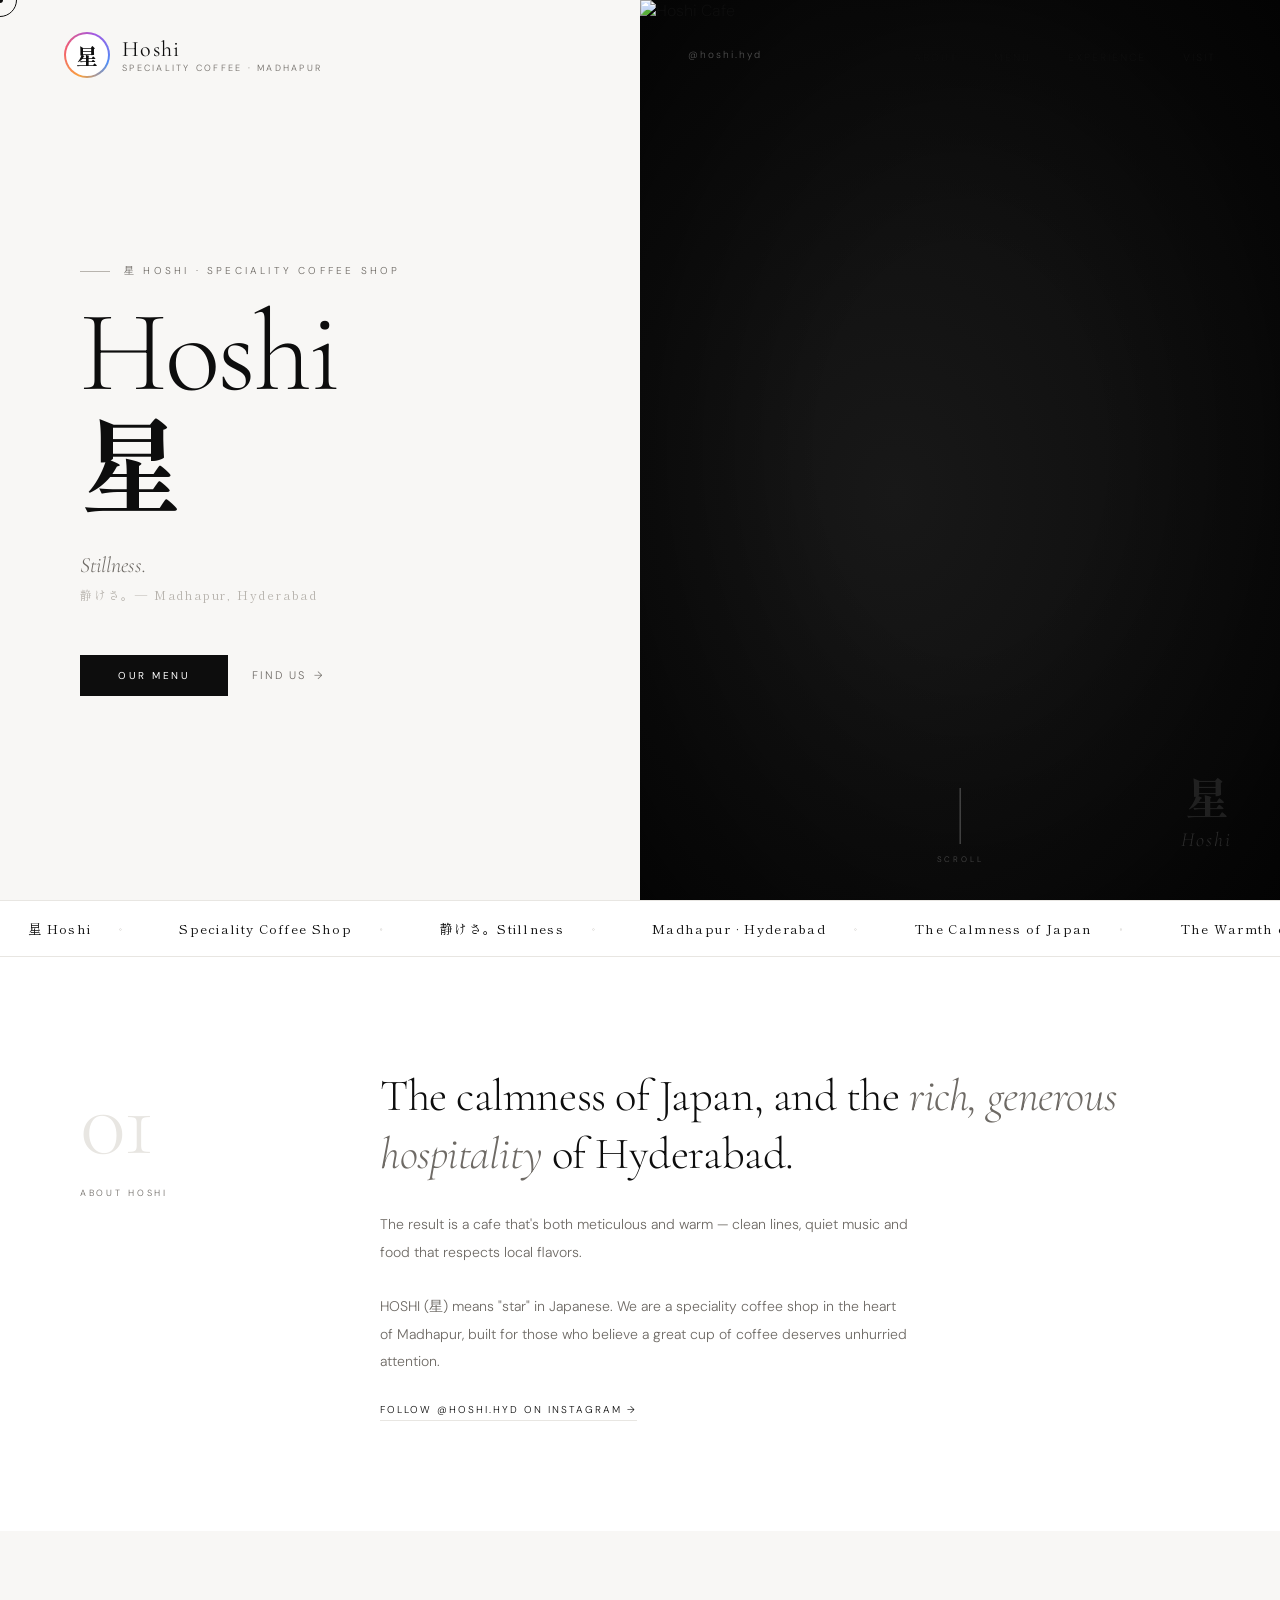
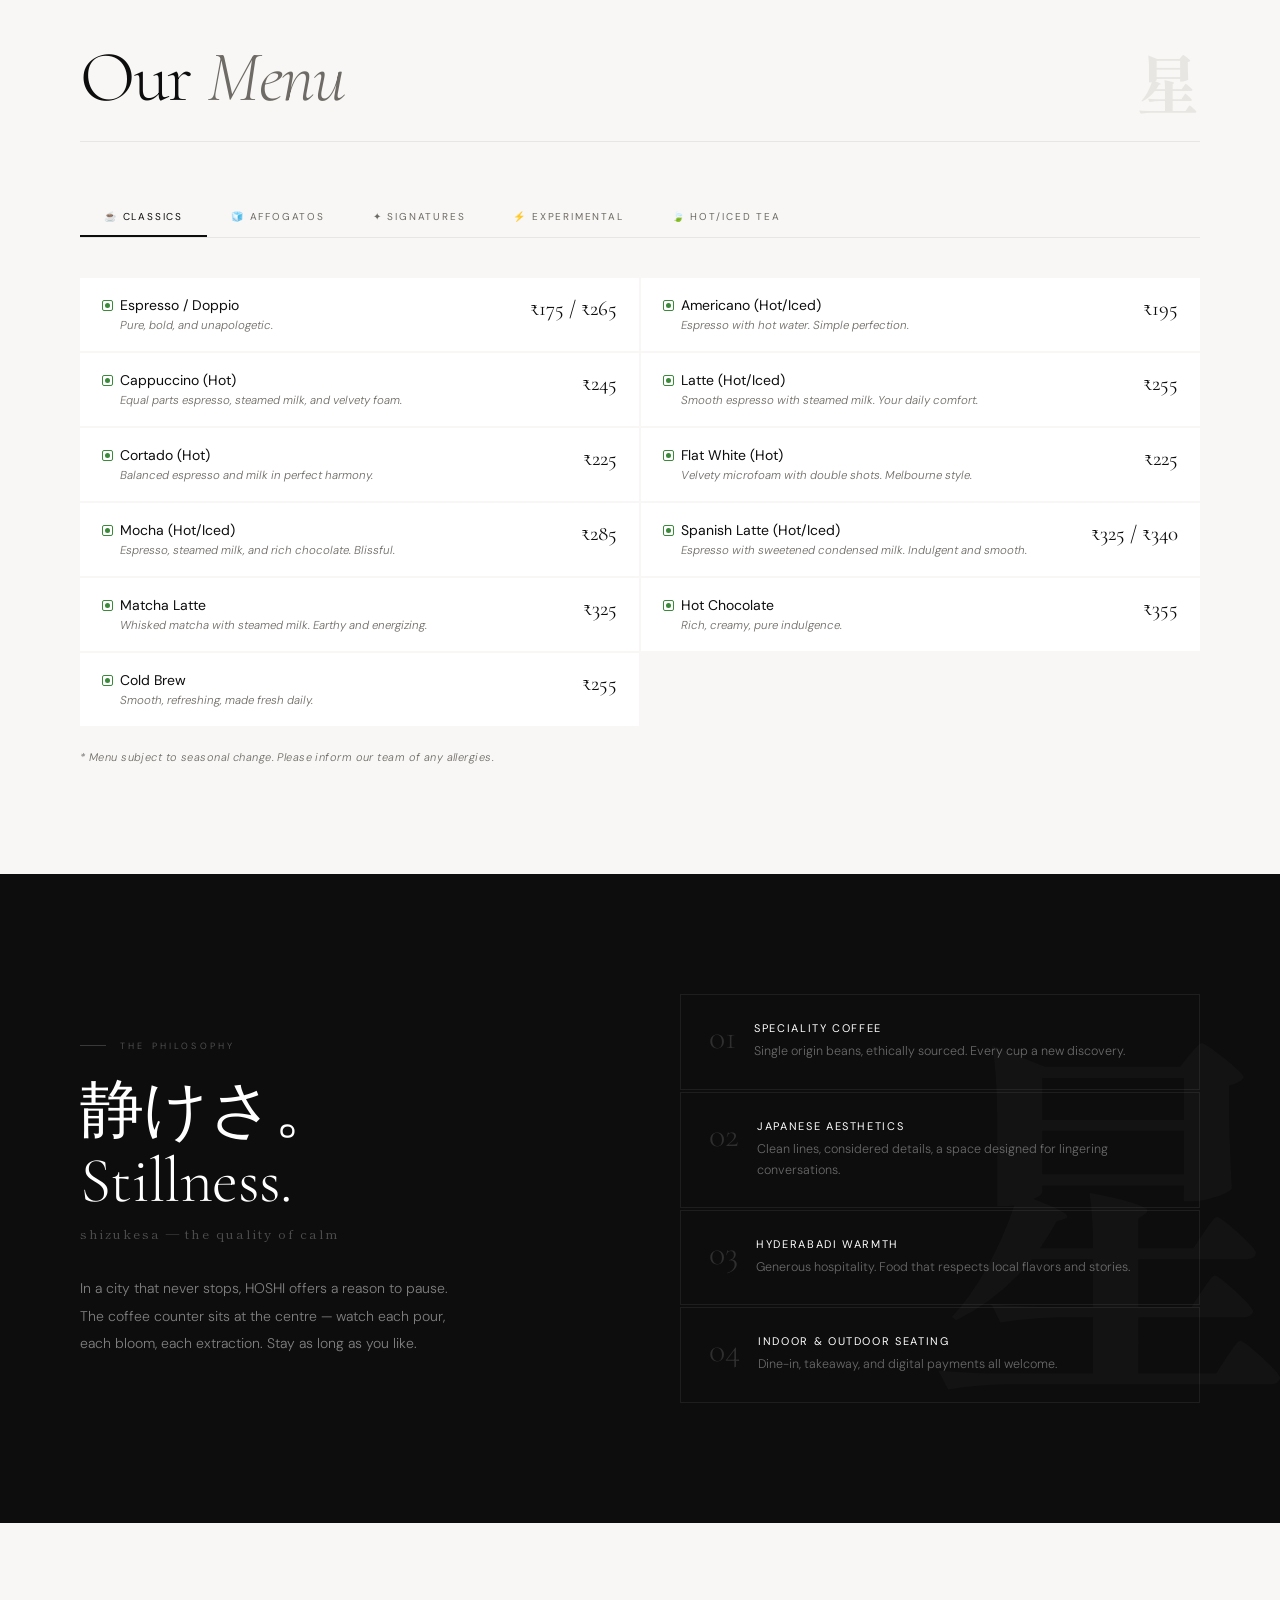
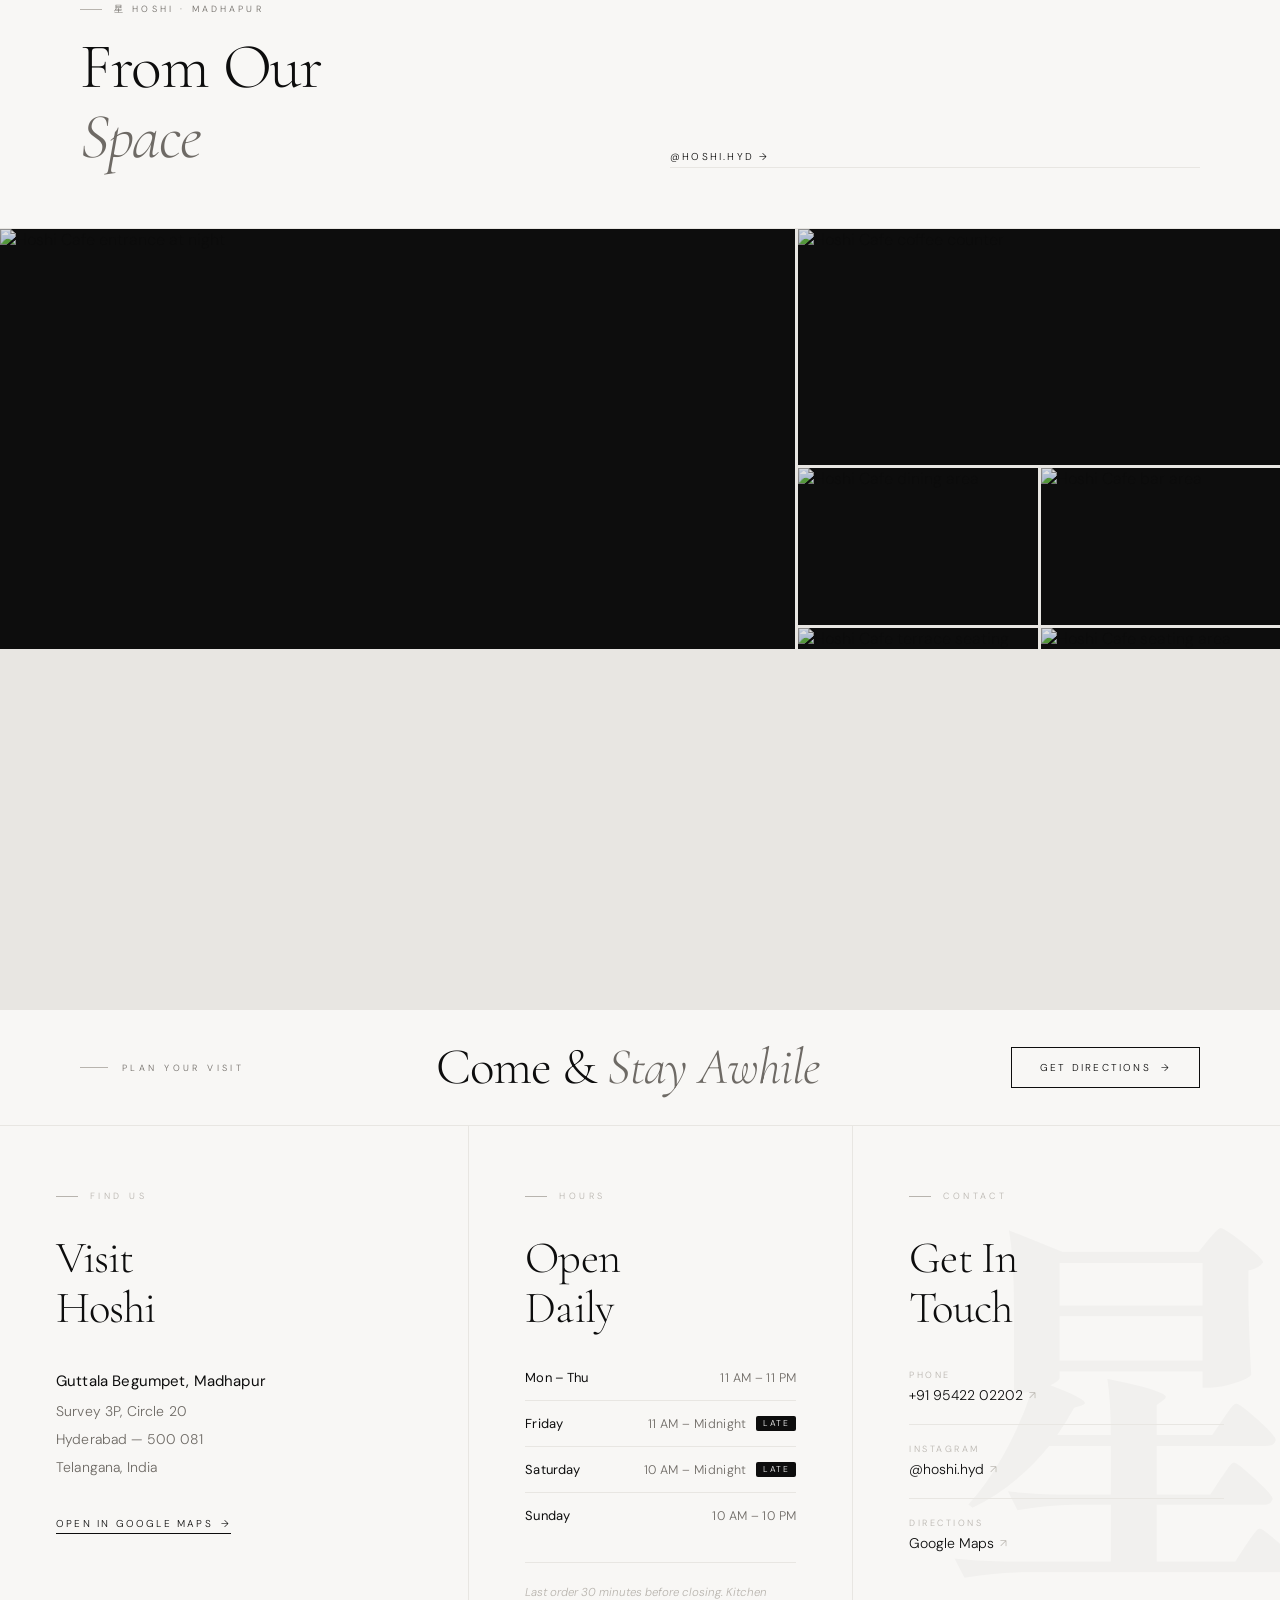
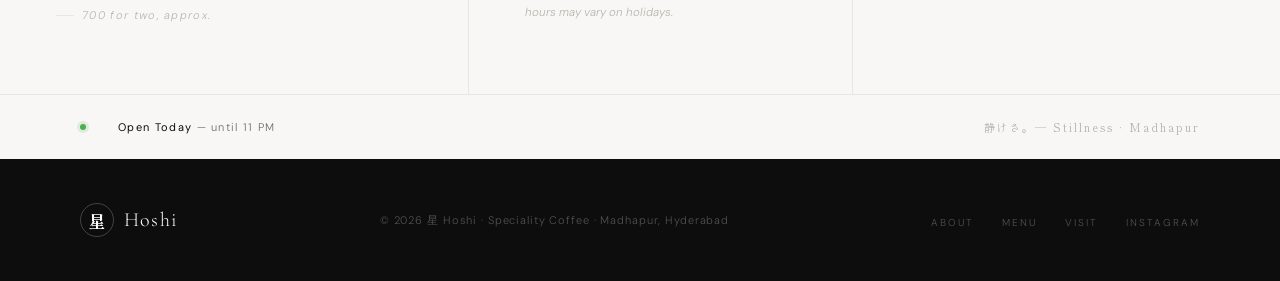
==== commit 611f4636: "Add files via upload" ====
--- a/index.html
+++ b/index.html
@@ -1,549 +1,2721 @@
 <!DOCTYPE html>
 <html lang="en">
+
 <head>
-<meta charset="UTF-8">
-<meta name="viewport" content="width=device-width, initial-scale=1.0">
-<title>星 Hoshi — Speciality Coffee · Madhapur, Hyderabad</title>
-<link rel="preconnect" href="https://fonts.googleapis.com">
-<link rel="preconnect" href="https://fonts.gstatic.com" crossorigin>
-<link href="https://fonts.googleapis.com/css2?family=Cormorant+Garamond:ital,wght@0,300;0,400;0,600;1,300;1,400;1,600&family=Shippori+Mincho:wght@400;500;600;700&family=DM+Sans:ital,opsz,wght@0,9..40,300;0,9..40,400;1,9..40,300&display=swap" rel="stylesheet">
-<style>
-  *, *::before, *::after { box-sizing: border-box; margin: 0; padding: 0; }
-  :root {
-    --black: #0d0d0d;
-    --white: #ffffff;
-    --off-white: #f8f7f5;
-    --cream: #f2f0ec;
-    --light: #e8e6e2;
-    --mid: #b8b4ae;
-    --gray: #6e6a65;
-    --dark-gray: #2a2a2a;
-  }
-  html { scroll-behavior: smooth; }
-  body { background: var(--white); color: var(--black); font-family: 'DM Sans', sans-serif; font-weight: 300; overflow-x: hidden; cursor: none; }
- 
-  /* CURSOR */
-  .cur { position: fixed; top: 0; left: 0; pointer-events: none; z-index: 9999; }
-  .cur-dot { width: 6px; height: 6px; background: var(--black); border-radius: 50%; position: absolute; transform: translate(-50%,-50%); }
-  .cur-ring { width: 34px; height: 34px; border: 1px solid var(--black); border-radius: 50%; position: absolute; transform: translate(-50%,-50%); }
-  @media (max-width: 768px) { body { cursor: auto; } .cur { display: none; } }
- 
-  /* NAV */
-  nav { position: fixed; top: 0; left: 0; right: 0; z-index: 200; display: flex; align-items: center; justify-content: space-between; padding: 32px 64px; transition: background .4s, padding .4s; }
-  nav.scrolled { background: rgba(255,255,255,0.96); backdrop-filter: blur(10px); padding: 20px 64px; border-bottom: 1px solid var(--light); }
-  .nav-logo { display: flex; align-items: center; gap: 12px; text-decoration: none; color: var(--black); }
-  .logo-mark {
-    width: 46px; height: 46px; border-radius: 50%;
-    background: conic-gradient(from 200deg, #f9a03f, #f05c72, #a258e3, #4f8ef7, #f9a03f);
-    display: flex; align-items: center; justify-content: center;
-    font-family: 'Shippori Mincho', serif; font-size: 22px; font-weight: 700; color: var(--white);
-    position: relative; flex-shrink: 0;
-  }
-  .logo-mark::after { content: ''; position: absolute; inset: 2px; background: var(--white); border-radius: 50%; z-index: 0; }
-  .logo-mark span { position: relative; z-index: 1; color: var(--black); }
-  .logo-text { display: flex; flex-direction: column; line-height: 1.2; }
-  .logo-en { font-family: 'Cormorant Garamond', serif; font-size: 22px; font-weight: 400; letter-spacing: 0.06em; }
-  .logo-sub { font-size: 9px; letter-spacing: 0.25em; text-transform: uppercase; color: var(--gray); }
-  .nav-links { display: flex; gap: 36px; list-style: none; }
-  .nav-links a { font-size: 10.5px; letter-spacing: 0.2em; text-transform: uppercase; color: var(--black); text-decoration: none; font-weight: 400; position: relative; padding-bottom: 2px; }
-  .nav-links a::after { content: ''; position: absolute; bottom: 0; left: 0; width: 0; height: 1px; background: var(--black); transition: width .4s cubic-bezier(.77,0,.18,1); }
-  .nav-links a:hover::after { width: 100%; }
-  @media (max-width: 800px) { nav { padding: 22px 24px; } .nav-links { display: none; } }
- 
-  /* HERO */
-  .hero { min-height: 100vh; display: grid; grid-template-columns: 1fr 1fr; position: relative; overflow: hidden; }
-  .hero-left { background: var(--off-white); display: flex; flex-direction: column; justify-content: center; padding: 160px 80px 100px; position: relative; z-index: 2; }
-  .h-eyebrow { font-size: 10px; letter-spacing: 0.32em; text-transform: uppercase; color: var(--gray); margin-bottom: 24px; display: flex; align-items: center; gap: 14px; opacity: 0; animation: fu 1s .1s forwards; }
-  .h-eyebrow::before { content: ''; width: 30px; height: 1px; background: var(--mid); }
-  .h-title { font-family: 'Cormorant Garamond', serif; font-size: clamp(68px, 9vw, 128px); font-weight: 300; line-height: 0.88; letter-spacing: -0.02em; margin-bottom: 6px; opacity: 0; animation: fu 1.1s .25s forwards; }
-  .h-kanji { font-family: 'Shippori Mincho', serif; font-size: clamp(60px, 8vw, 108px); font-weight: 700; line-height: 1; color: var(--black); margin-bottom: 40px; opacity: 0; animation: fu 1.1s .35s forwards; }
-  .h-tagline { font-family: 'Cormorant Garamond', serif; font-style: italic; font-size: clamp(16px, 2vw, 22px); color: var(--gray); margin-bottom: 8px; opacity: 0; animation: fu 1s .5s forwards; }
-  .h-jp { font-family: 'Shippori Mincho', serif; font-size: 12px; letter-spacing: 0.15em; color: var(--mid); margin-bottom: 52px; opacity: 0; animation: fu 1s .6s forwards; }
-  .h-cta { display: flex; gap: 24px; align-items: center; opacity: 0; animation: fu 1s .8s forwards; }
-  .btn-blk { display: inline-block; padding: 14px 38px; background: var(--black); color: var(--white); font-size: 10px; letter-spacing: 0.25em; text-transform: uppercase; text-decoration: none; font-weight: 400; transition: background .3s; }
-  .btn-blk:hover { background: #333; }
-  .btn-txt { font-size: 11px; letter-spacing: 0.18em; text-transform: uppercase; color: var(--gray); text-decoration: none; display: flex; align-items: center; gap: 8px; transition: color .3s; }
-  .btn-txt::after { content: '→'; transition: transform .3s; }
-  .btn-txt:hover { color: var(--black); }
-  .btn-txt:hover::after { transform: translateX(5px); }
- 
-  .hero-right { background: var(--black); position: relative; overflow: hidden; display: flex; align-items: center; justify-content: center; }
-  .hr-bg { position: absolute; inset: 0; background: radial-gradient(ellipse at 40% 55%, #181818 0%, #080808 100%); }
-  .hr-vignette { position: absolute; inset: 0; background: radial-gradient(ellipse at center, transparent 30%, rgba(0,0,0,0.65) 100%); }
-  /* Stone + drink composition inspired by Instagram posts */
-  .hr-art { position: relative; z-index: 2; display: flex; flex-direction: column; align-items: center; }
-  .drink-coupe {
-    width: 90px; height: 42px;
-    background: linear-gradient(to bottom, rgba(80,200,80,0.75) 0%, rgba(210,130,20,0.8) 100%);
-    border-radius: 50% 50% 4px 4px;
-    border: 1px solid rgba(255,255,255,0.1);
-    box-shadow: 0 0 30px rgba(80,200,80,0.1), inset 0 0 15px rgba(0,0,0,0.2);
-    position: relative;
-  }
-  .coupe-stem { width: 2px; height: 52px; background: rgba(255,255,255,0.15); margin: 0 auto; }
-  .coupe-base { width: 42px; height: 6px; background: rgba(255,255,255,0.1); border-radius: 50%; margin: 0 auto; }
-  .stone-sm { width: 70px; height: 28px; background: linear-gradient(150deg,#6b6560,#2e2c2a); border-radius: 55%; box-shadow: 0 4px 16px rgba(0,0,0,0.5); margin-top: 24px; }
-  .stone-lg { width: 130px; height: 46px; background: linear-gradient(150deg,#7a7470,#1e1c1a); border-radius: 55%; box-shadow: 0 6px 24px rgba(0,0,0,0.6); margin-top: -6px; }
-  .hr-stamp { position: absolute; bottom: 48px; right: 48px; z-index: 3; text-align: center; opacity: 0; animation: fi 1.5s 1.2s forwards; }
-  .hr-stamp-k { font-family: 'Shippori Mincho', serif; font-size: 44px; font-weight: 700; color: rgba(255,255,255,0.1); }
-  .hr-stamp-e { font-family: 'Cormorant Garamond', serif; font-size: 20px; font-style: italic; color: rgba(255,255,255,0.15); letter-spacing: 0.1em; }
-  .hr-ig { position: absolute; top: 48px; left: 48px; z-index: 3; font-size: 10px; letter-spacing: 0.2em; color: rgba(255,255,255,0.3); opacity: 0; animation: fi 1s 1.5s forwards; }
-  .hr-scroll { position: absolute; bottom: 36px; left: 50%; transform: translateX(-50%); display: flex; flex-direction: column; align-items: center; gap: 10px; z-index: 3; opacity: 0; animation: fi 1s 2s forwards; }
-  .scroll-bar { width: 1px; height: 56px; background: rgba(255,255,255,0.12); position: relative; overflow: hidden; }
-  .scroll-bar::after { content: ''; position: absolute; top: 0; left: 0; width: 1px; height: 100%; background: rgba(255,255,255,0.45); animation: sdrop 2s 2.5s infinite; }
-  .scroll-lbl { font-size: 8px; letter-spacing: 0.35em; text-transform: uppercase; color: rgba(255,255,255,0.25); }
- 
-  /* MARQUEE */
-  .marquee { overflow: hidden; border-top: 1px solid var(--light); border-bottom: 1px solid var(--light); padding: 18px 0; }
-  .mq-track { display: flex; white-space: nowrap; animation: mq 24s linear infinite; }
-  .mqi { font-family: 'Shippori Mincho', serif; font-size: 13px; letter-spacing: 0.1em; color: var(--black); padding: 0 28px; flex-shrink: 0; display: flex; align-items: center; gap: 28px; }
-  .mqi .sep { font-size: 8px; color: var(--mid); }
- 
-  /* BRAND STATEMENT */
-  .brand-stmt { padding: 110px 80px; display: grid; grid-template-columns: 220px 1fr; gap: 80px; align-items: start; }
-  .bs-l { display: flex; flex-direction: column; gap: 16px; padding-top: 8px; }
-  .bs-num { font-family: 'Cormorant Garamond', serif; font-size: 96px; font-weight: 300; line-height: 1; color: var(--light); letter-spacing: -0.03em; }
-  .bs-lbl { font-size: 9px; letter-spacing: 0.3em; text-transform: uppercase; color: var(--gray); }
-  .bs-r {}
-  .bs-quote { font-family: 'Cormorant Garamond', serif; font-size: clamp(26px, 3.5vw, 46px); font-weight: 300; line-height: 1.3; letter-spacing: -0.01em; margin-bottom: 28px; }
-  .bs-quote em { font-style: italic; color: var(--gray); }
-  .bs-body { font-size: 14px; line-height: 1.95; color: var(--gray); max-width: 530px; }
-  .bs-link { display: inline-flex; align-items: center; gap: 8px; margin-top: 28px; font-size: 10px; letter-spacing: 0.2em; text-transform: uppercase; color: var(--black); text-decoration: none; border-bottom: 1px solid var(--light); padding-bottom: 4px; transition: border-color .3s; }
-  .bs-link:hover { border-color: var(--black); }
- 
-  /* MENU */
-  .menu-sec { background: var(--off-white); padding: 110px 80px; }
-  .sec-head { display: flex; justify-content: space-between; align-items: flex-end; margin-bottom: 56px; padding-bottom: 28px; border-bottom: 1px solid var(--light); }
-  .sec-title { font-family: 'Cormorant Garamond', serif; font-size: clamp(44px, 6vw, 72px); font-weight: 300; line-height: 1; letter-spacing: -0.02em; }
-  .sec-title em { font-style: italic; color: var(--gray); }
-  .sec-kanji { font-family: 'Shippori Mincho', serif; font-size: 64px; font-weight: 700; color: var(--light); line-height: 1; }
-  .menu-tabs { display: flex; gap: 0; margin-bottom: 40px; border-bottom: 1px solid var(--light); overflow-x: auto; }
-  .tab { font-size: 10px; letter-spacing: 0.18em; text-transform: uppercase; padding: 12px 24px; cursor: pointer; border: none; background: none; color: var(--gray); font-family: 'DM Sans', sans-serif; font-weight: 400; border-bottom: 2px solid transparent; transition: color .3s, border-color .3s; white-space: nowrap; }
-  .tab.active { color: var(--black); border-bottom-color: var(--black); }
-  .tab:hover { color: var(--black); }
-  .menu-panel { display: none; }
-  .menu-panel.active { display: grid; grid-template-columns: 1fr 1fr; gap: 2px; }
-  .mrow { display: flex; justify-content: space-between; align-items: flex-start; padding: 18px 22px; background: var(--white); gap: 16px; transition: background .3s; }
-  .mrow:hover { background: var(--cream); }
-  .mrow-info { display: flex; flex-direction: column; gap: 4px; }
-  .mrow-top { display: flex; align-items: center; gap: 7px; }
-  .veg { width: 11px; height: 11px; border: 1.5px solid #3a8a3a; border-radius: 2px; display: inline-flex; align-items: center; justify-content: center; flex-shrink: 0; }
-  .veg::after { content: ''; width: 5px; height: 5px; background: #3a8a3a; border-radius: 50%; }
-  .mrow-name { font-size: 14px; color: var(--black); font-weight: 400; }
-  .mrow-desc { font-size: 11.5px; color: var(--gray); font-style: italic; padding-left: 18px; }
-  .mrow-price { font-family: 'Cormorant Garamond', serif; font-size: 21px; font-weight: 400; color: var(--black); white-space: nowrap; flex-shrink: 0; }
-  .menu-note { margin-top: 24px; font-size: 11px; color: var(--gray); font-style: italic; letter-spacing: 0.04em; }
- 
-  /* STILLNESS */
-  .still-sec { background: var(--black); color: var(--white); padding: 120px 80px; display: grid; grid-template-columns: 1fr 1fr; gap: 80px; align-items: center; position: relative; overflow: hidden; }
-  .still-bg { position: absolute; right: -20px; top: 50%; transform: translateY(-50%); font-family: 'Shippori Mincho', serif; font-size: 380px; font-weight: 700; color: rgba(255,255,255,0.022); line-height: 1; pointer-events: none; user-select: none; }
-  .still-eyebrow { font-size: 9px; letter-spacing: 0.35em; text-transform: uppercase; color: rgba(255,255,255,0.32); margin-bottom: 24px; display: flex; align-items: center; gap: 14px; }
-  .still-eyebrow::before { content: ''; width: 26px; height: 1px; background: rgba(255,255,255,0.18); }
-  .still-title { font-family: 'Cormorant Garamond', serif; font-size: clamp(36px, 5vw, 64px); font-weight: 300; line-height: 1.1; letter-spacing: -0.01em; margin-bottom: 8px; }
-  .still-jp { font-family: 'Shippori Mincho', serif; font-size: 13px; color: rgba(255,255,255,0.28); letter-spacing: 0.15em; margin-bottom: 32px; }
-  .still-body { font-size: 14px; line-height: 1.95; color: rgba(255,255,255,0.48); max-width: 380px; }
-  .feat-list { display: flex; flex-direction: column; gap: 2px; }
-  .feat { padding: 26px 28px; border: 1px solid rgba(255,255,255,0.07); display: flex; align-items: flex-start; gap: 18px; transition: border-color .3s, background .3s; }
-  .feat:hover { border-color: rgba(255,255,255,0.18); background: rgba(255,255,255,0.03); }
-  .feat-n { font-family: 'Cormorant Garamond', serif; font-size: 34px; font-weight: 300; color: rgba(255,255,255,0.14); line-height: 1; flex-shrink: 0; }
-  .feat-info {}
-  .feat-title { font-size: 11px; letter-spacing: 0.15em; text-transform: uppercase; color: var(--white); margin-bottom: 6px; font-weight: 400; }
-  .feat-desc { font-size: 12.5px; line-height: 1.7; color: rgba(255,255,255,0.38); }
- 
-  /* GALLERY */
-  .gal-hd { padding: 40px 80px 32px; display: flex; justify-content: space-between; align-items: center; border-bottom: 1px solid var(--light); }
-  .gal-hd h2 { font-family: 'Cormorant Garamond', serif; font-size: 36px; font-weight: 300; }
-  .gal-hd p { font-size: 11px; letter-spacing: 0.2em; text-transform: uppercase; color: var(--gray); }
-  .gal-grid { display: grid; grid-template-columns: 2fr 1fr 1fr; grid-template-rows: 300px 300px; gap: 2px; }
-  .gitem { position: relative; overflow: hidden; display: flex; align-items: center; justify-content: center; }
-  .gitem:first-child { grid-row: span 2; }
-  .gitem-inner { width: 100%; height: 100%; display: flex; align-items: center; justify-content: center; transition: transform .6s cubic-bezier(.23,1,.32,1); }
-  .gitem:hover .gitem-inner { transform: scale(1.04); }
-  .g1 { background: linear-gradient(160deg, #191919 0%, #090909 100%); }
-  .g2 { background: linear-gradient(140deg, #2b2b2b 0%, #101010 100%); }
-  .g3 { background: linear-gradient(160deg, #f3f1ed 0%, #e2dfd9 100%); }
-  .g4 { background: linear-gradient(160deg, #1c1c1c 0%, #0c0c0c 100%); }
-  .g5 { background: linear-gradient(140deg, #f9f8f6 0%, #efeee9 100%); }
-  .g-overlay { position: absolute; bottom: 0; left: 0; right: 0; padding: 20px; background: linear-gradient(transparent, rgba(0,0,0,0.55)); opacity: 0; transition: opacity .4s; }
-  .gitem:hover .g-overlay { opacity: 1; }
-  .g-lbl { font-size: 10px; letter-spacing: 0.22em; text-transform: uppercase; color: rgba(255,255,255,0.8); }
-  /* art elements */
-  .pour-art { display: flex; flex-direction: column; align-items: center; position: relative; z-index: 1; }
-  .pour-stream { width: 6px; height: 80px; background: linear-gradient(to bottom, rgba(184,134,11,0.8), transparent); border-radius: 3px; }
-  .pour-dripper { width: 100px; height: 76px; border: 2px solid rgba(255,255,255,0.18); border-radius: 4px 4px 30px 30px; }
-  .pour-neck { width: 4px; height: 32px; background: rgba(255,255,255,0.12); }
-  .pour-server { width: 130px; height: 90px; border: 1.5px solid rgba(255,255,255,0.12); border-radius: 4px 4px 44px 44px; }
-  .g-kanji { font-family: 'Shippori Mincho', serif; font-size: 90px; font-weight: 700; opacity: 0.13; }
-  .stone-drink { display: flex; flex-direction: column; align-items: center; }
-  .s-glass { width: 54px; height: 72px; background: linear-gradient(to bottom, rgba(60,170,70,0.65), rgba(190,110,20,0.75)); border-radius: 4px 4px 12px 12px; border: 1px solid rgba(0,0,0,0.08); margin-bottom: 5px; }
-  .s-sm { width: 64px; height: 24px; background: linear-gradient(150deg,#8a8480,#4a4845); border-radius: 55%; margin-top: -6px; }
-  .s-lg { width: 116px; height: 40px; background: linear-gradient(150deg,#7a7470,#3a3835); border-radius: 55%; margin-top: -7px; }
-  .still-txt { text-align: center; }
-  .still-txt .st { font-family: 'Cormorant Garamond', serif; font-style: italic; font-size: 24px; color: rgba(255,255,255,0.42); letter-spacing: 0.08em; }
-  .still-txt .sk { font-size: 10px; letter-spacing: 0.32em; text-transform: uppercase; color: rgba(255,255,255,0.22); margin-top: 8px; }
-  .cup-art-wrap { display: flex; flex-direction: column; align-items: center; gap: 5px; }
-  .cup { width: 64px; height: 58px; background: linear-gradient(135deg, #f6f6f6, #e0e0e0); border-radius: 4px 4px 14px 14px; border: 1px solid rgba(0,0,0,0.07); position: relative; overflow: hidden; }
-  .cup::after { content: ''; position: absolute; bottom: 0; left: 0; right: 0; height: 68%; background: linear-gradient(to bottom, #6b4423, #3d2610); border-radius: 0 0 13px 13px; }
-  .cup-saucer { width: 84px; height: 7px; background: linear-gradient(135deg,#e2e2e2,#ccc); border-radius: 50%; }
- 
-  /* VISIT */
-  .visit-sec { padding: 110px 80px; display: grid; grid-template-columns: 1.2fr 1fr 1fr; gap: 60px; border-top: 1px solid var(--light); }
-  .vc-lbl { font-size: 9px; letter-spacing: 0.35em; text-transform: uppercase; color: var(--gray); margin-bottom: 22px; display: flex; align-items: center; gap: 12px; }
-  .vc-lbl::before { content: ''; width: 18px; height: 1px; background: var(--mid); }
-  .vc-title { font-family: 'Cormorant Garamond', serif; font-size: 36px; font-weight: 300; margin-bottom: 22px; line-height: 1.2; }
-  .vc-body { font-size: 13.5px; line-height: 2; color: var(--gray); }
-  .vc-body a { color: var(--gray); text-decoration: none; transition: color .3s; }
-  .vc-body a:hover { color: var(--black); }
-  .hrs-list { list-style: none; }
-  .hr { display: flex; justify-content: space-between; font-size: 13px; color: var(--gray); padding: 9px 0; border-bottom: 1px solid var(--light); }
-  .hr:last-child { border: none; }
-  .hr-day { color: var(--black); font-weight: 400; }
-  .ct-list { list-style: none; }
-  .ct-list a { display: block; font-size: 13.5px; color: var(--gray); text-decoration: none; line-height: 2.3; transition: color .3s; }
-  .ct-list a:hover { color: var(--black); }
-  .ptag { display: inline-block; margin-top: 22px; border: 1px solid var(--light); padding: 10px 20px; font-size: 12px; letter-spacing: 0.1em; color: var(--gray); font-style: italic; }
- 
-  /* FOOTER */
-  footer { background: var(--black); padding: 44px 80px; display: flex; align-items: center; justify-content: space-between; }
-  .foot-logo { display: flex; align-items: center; gap: 10px; }
-  .foot-mark { width: 34px; height: 34px; border: 1.5px solid rgba(255,255,255,0.22); border-radius: 50%; display: flex; align-items: center; justify-content: center; font-family: 'Shippori Mincho', serif; font-size: 17px; font-weight: 700; color: var(--white); }
-  .foot-en { font-family: 'Cormorant Garamond', serif; font-size: 20px; font-weight: 300; color: var(--white); letter-spacing: 0.06em; }
-  .foot-copy { font-size: 11px; letter-spacing: 0.08em; color: rgba(255,255,255,0.28); }
-  .foot-links { display: flex; gap: 28px; list-style: none; }
-  .foot-links a { font-size: 10px; letter-spacing: 0.2em; text-transform: uppercase; color: rgba(255,255,255,0.28); text-decoration: none; transition: color .3s; }
-  .foot-links a:hover { color: var(--white); }
- 
-  /* ANIMS */
-  @keyframes fu { from { opacity: 0; transform: translateY(22px); } to { opacity: 1; transform: translateY(0); } }
-  @keyframes fi { from { opacity: 0; } to { opacity: 1; } }
-  @keyframes mq { from { transform: translateX(0); } to { transform: translateX(-50%); } }
-  @keyframes sdrop { 0% { transform: translateY(-100%); } 100% { transform: translateY(100%); } }
-  .reveal { opacity: 0; transform: translateY(30px); transition: opacity .9s cubic-bezier(.23,1,.32,1), transform .9s cubic-bezier(.23,1,.32,1); }
-  .reveal.on { opacity: 1; transform: none; }
-  .rd1 { transition-delay: .1s; } .rd2 { transition-delay: .2s; } .rd3 { transition-delay: .3s; }
- 
-  /* RESPONSIVE */
-  @media (max-width: 900px) {
-    .hero { grid-template-columns: 1fr; }
-    .hero-left { padding: 120px 28px 80px; }
-    .hero-right { min-height: 360px; }
-    .hr-scroll { display: none; }
-    .brand-stmt { grid-template-columns: 1fr; padding: 70px 28px; gap: 28px; }
-    .bs-num { display: none; }
-    .menu-sec { padding: 70px 28px; }
-    .menu-panel.active { grid-template-columns: 1fr; }
-    .still-sec { grid-template-columns: 1fr; padding: 80px 28px; }
-    .gal-hd { padding: 30px 28px 22px; }
-    .gal-grid { grid-template-columns: 1fr 1fr; grid-template-rows: auto; }
-    .gitem:first-child { grid-row: span 1; grid-column: span 2; min-height: 280px; }
-    .gitem { min-height: 180px; }
-    .visit-sec { grid-template-columns: 1fr; padding: 70px 28px; }
-    footer { flex-direction: column; gap: 20px; text-align: center; padding: 36px 28px; }
-    .sec-head { flex-direction: column; align-items: flex-start; gap: 12px; }
-  }
-</style>
+  <meta charset="UTF-8">
+  <meta name="viewport" content="width=device-width, initial-scale=1.0">
+  <title>星 Hoshi — Speciality Coffee · Madhapur, Hyderabad</title>
+  <link rel="preconnect" href="https://fonts.googleapis.com">
+  <link rel="preconnect" href="https://fonts.gstatic.com" crossorigin>
+  <link
+    href="https://fonts.googleapis.com/css2?family=Cormorant+Garamond:ital,wght@0,300;0,400;0,600;1,300;1,400;1,600&family=Shippori+Mincho:wght@400;500;600;700&family=DM+Sans:ital,opsz,wght@0,9..40,300;0,9..40,400;1,9..40,300&display=swap"
+    rel="stylesheet">
+  <style>
+    *,
+    *::before,
+    *::after {
+      box-sizing: border-box;
+      margin: 0;
+      padding: 0;
+    }
+
+    :root {
+      --black: #0d0d0d;
+      --white: #ffffff;
+      --off-white: #f8f7f5;
+      --cream: #f2f0ec;
+      --light: #e8e6e2;
+      --mid: #b8b4ae;
+      --gray: #6e6a65;
+      --dark-gray: #2a2a2a;
+    }
+
+    html {
+      scroll-behavior: smooth;
+    }
+
+    body {
+      background: var(--white);
+      color: var(--black);
+      font-family: 'DM Sans', sans-serif;
+      font-weight: 300;
+      overflow-x: hidden;
+      cursor: none;
+    }
+
+    /* CURSOR */
+    .cur {
+      position: fixed;
+      top: 0;
+      left: 0;
+      pointer-events: none;
+      z-index: 9999;
+    }
+
+    .cur-dot {
+      width: 6px;
+      height: 6px;
+      background: var(--black);
+      border-radius: 50%;
+      position: absolute;
+      transform: translate(-50%, -50%);
+    }
+
+    .cur-ring {
+      width: 34px;
+      height: 34px;
+      border: 1px solid var(--black);
+      border-radius: 50%;
+      position: absolute;
+      transform: translate(-50%, -50%);
+    }
+
+    @media (max-width: 768px) {
+      body {
+        cursor: auto;
+      }
+
+      .cur {
+        display: none;
+      }
+    }
+
+    /* NAV */
+    nav {
+      position: fixed;
+      top: 0;
+      left: 0;
+      right: 0;
+      z-index: 200;
+      display: flex;
+      align-items: center;
+      justify-content: space-between;
+      padding: 32px 64px;
+      transition: background .4s, padding .4s;
+    }
+
+    nav.scrolled {
+      background: rgba(255, 255, 255, 0.96);
+      backdrop-filter: blur(10px);
+      padding: 20px 64px;
+      border-bottom: 1px solid var(--light);
+    }
+
+    .nav-logo {
+      display: flex;
+      align-items: center;
+      gap: 12px;
+      text-decoration: none;
+      color: var(--black);
+    }
+
+    .logo-mark {
+      width: 46px;
+      height: 46px;
+      border-radius: 50%;
+      background: conic-gradient(from 200deg, #f9a03f, #f05c72, #a258e3, #4f8ef7, #f9a03f);
+      display: flex;
+      align-items: center;
+      justify-content: center;
+      font-family: 'Shippori Mincho', serif;
+      font-size: 22px;
+      font-weight: 700;
+      color: var(--white);
+      position: relative;
+      flex-shrink: 0;
+    }
+
+    .logo-mark::after {
+      content: '';
+      position: absolute;
+      inset: 2px;
+      background: var(--white);
+      border-radius: 50%;
+      z-index: 0;
+    }
+
+    .logo-mark span {
+      position: relative;
+      z-index: 1;
+      color: var(--black);
+    }
+
+    .logo-text {
+      display: flex;
+      flex-direction: column;
+      line-height: 1.2;
+    }
+
+    .logo-en {
+      font-family: 'Cormorant Garamond', serif;
+      font-size: 22px;
+      font-weight: 400;
+      letter-spacing: 0.06em;
+    }
+
+    .logo-sub {
+      font-size: 9px;
+      letter-spacing: 0.25em;
+      text-transform: uppercase;
+      color: var(--gray);
+    }
+
+    .nav-links {
+      display: flex;
+      gap: 36px;
+      list-style: none;
+    }
+
+    .nav-links a {
+      font-size: 10.5px;
+      letter-spacing: 0.2em;
+      text-transform: uppercase;
+      color: var(--black);
+      text-decoration: none;
+      font-weight: 400;
+      position: relative;
+      padding-bottom: 2px;
+    }
+
+    .nav-links a::after {
+      content: '';
+      position: absolute;
+      bottom: 0;
+      left: 0;
+      width: 0;
+      height: 1px;
+      background: var(--black);
+      transition: width .4s cubic-bezier(.77, 0, .18, 1);
+    }
+
+    .nav-links a:hover::after {
+      width: 100%;
+    }
+
+    @media (max-width: 800px) {
+      nav {
+        padding: 22px 24px;
+      }
+
+      .nav-links {
+        display: none;
+      }
+    }
+
+    /* HERO */
+    .hero {
+      min-height: 100vh;
+      display: grid;
+      grid-template-columns: 1fr 1fr;
+      position: relative;
+      overflow: hidden;
+    }
+
+    .hero-left {
+      background: var(--off-white);
+      display: flex;
+      flex-direction: column;
+      justify-content: center;
+      padding: 160px 80px 100px;
+      position: relative;
+      z-index: 2;
+    }
+
+    .h-eyebrow {
+      font-size: 10px;
+      letter-spacing: 0.32em;
+      text-transform: uppercase;
+      color: var(--gray);
+      margin-bottom: 24px;
+      display: flex;
+      align-items: center;
+      gap: 14px;
+      opacity: 0;
+      animation: fu 1s .1s forwards;
+    }
+
+    .h-eyebrow::before {
+      content: '';
+      width: 30px;
+      height: 1px;
+      background: var(--mid);
+    }
+
+    .h-title {
+      font-family: 'Cormorant Garamond', serif;
+      font-size: clamp(68px, 9vw, 128px);
+      font-weight: 300;
+      line-height: 0.88;
+      letter-spacing: -0.02em;
+      margin-bottom: 6px;
+      opacity: 0;
+      animation: fu 1.1s .25s forwards;
+    }
+
+    .h-kanji {
+      font-family: 'Shippori Mincho', serif;
+      font-size: clamp(60px, 8vw, 108px);
+      font-weight: 700;
+      line-height: 1;
+      color: var(--black);
+      margin-bottom: 40px;
+      opacity: 0;
+      animation: fu 1.1s .35s forwards;
+    }
+
+    .h-tagline {
+      font-family: 'Cormorant Garamond', serif;
+      font-style: italic;
+      font-size: clamp(16px, 2vw, 22px);
+      color: var(--gray);
+      margin-bottom: 8px;
+      opacity: 0;
+      animation: fu 1s .5s forwards;
+    }
+
+    .h-jp {
+      font-family: 'Shippori Mincho', serif;
+      font-size: 12px;
+      letter-spacing: 0.15em;
+      color: var(--mid);
+      margin-bottom: 52px;
+      opacity: 0;
+      animation: fu 1s .6s forwards;
+    }
+
+    .h-cta {
+      display: flex;
+      gap: 24px;
+      align-items: center;
+      opacity: 0;
+      animation: fu 1s .8s forwards;
+    }
+
+    .btn-blk {
+      display: inline-block;
+      padding: 14px 38px;
+      background: var(--black);
+      color: var(--white);
+      font-size: 10px;
+      letter-spacing: 0.25em;
+      text-transform: uppercase;
+      text-decoration: none;
+      font-weight: 400;
+      transition: background .3s;
+    }
+
+    .btn-blk:hover {
+      background: #333;
+    }
+
+    .btn-txt {
+      font-size: 11px;
+      letter-spacing: 0.18em;
+      text-transform: uppercase;
+      color: var(--gray);
+      text-decoration: none;
+      display: flex;
+      align-items: center;
+      gap: 8px;
+      transition: color .3s;
+    }
+
+    .btn-txt::after {
+      content: '→';
+      transition: transform .3s;
+    }
+
+    .btn-txt:hover {
+      color: var(--black);
+    }
+
+    .btn-txt:hover::after {
+      transform: translateX(5px);
+    }
+
+    .hero-right {
+      background: var(--black);
+      position: relative;
+      overflow: hidden;
+      display: flex;
+      align-items: center;
+      justify-content: center;
+    }
+
+    .hr-bg {
+      position: absolute;
+      inset: 0;
+      background: radial-gradient(ellipse at 40% 55%, #181818 0%, #080808 100%);
+    }
+
+    .hr-vignette {
+      position: absolute;
+      inset: 0;
+      background: radial-gradient(ellipse at center, transparent 30%, rgba(0, 0, 0, 0.65) 100%);
+    }
+
+    .hr-img {
+      position: relative;
+      z-index: 2;
+      width: 100%;
+      height: 100%;
+      object-fit: cover;
+    }
+
+    /* Stone + drink composition inspired by Instagram posts */
+    .hr-art {
+      position: relative;
+      z-index: 2;
+      display: none;
+      flex-direction: column;
+      align-items: center;
+    }
+
+    .drink-coupe {
+      width: 90px;
+      height: 42px;
+      background: linear-gradient(to bottom, rgba(80, 200, 80, 0.75) 0%, rgba(210, 130, 20, 0.8) 100%);
+      border-radius: 50% 50% 4px 4px;
+      border: 1px solid rgba(255, 255, 255, 0.1);
+      box-shadow: 0 0 30px rgba(80, 200, 80, 0.1), inset 0 0 15px rgba(0, 0, 0, 0.2);
+      position: relative;
+    }
+
+    .coupe-stem {
+      width: 2px;
+      height: 52px;
+      background: rgba(255, 255, 255, 0.15);
+      margin: 0 auto;
+    }
+
+    .coupe-base {
+      width: 42px;
+      height: 6px;
+      background: rgba(255, 255, 255, 0.1);
+      border-radius: 50%;
+      margin: 0 auto;
+    }
+
+    .stone-sm {
+      width: 70px;
+      height: 28px;
+      background: linear-gradient(150deg, #6b6560, #2e2c2a);
+      border-radius: 55%;
+      box-shadow: 0 4px 16px rgba(0, 0, 0, 0.5);
+      margin-top: 24px;
+    }
+
+    .stone-lg {
+      width: 130px;
+      height: 46px;
+      background: linear-gradient(150deg, #7a7470, #1e1c1a);
+      border-radius: 55%;
+      box-shadow: 0 6px 24px rgba(0, 0, 0, 0.6);
+      margin-top: -6px;
+    }
+
+    .hr-stamp {
+      position: absolute;
+      bottom: 48px;
+      right: 48px;
+      z-index: 3;
+      text-align: center;
+      opacity: 0;
+      animation: fi 1.5s 1.2s forwards;
+    }
+
+    .hr-stamp-k {
+      font-family: 'Shippori Mincho', serif;
+      font-size: 44px;
+      font-weight: 700;
+      color: rgba(255, 255, 255, 0.1);
+    }
+
+    .hr-stamp-e {
+      font-family: 'Cormorant Garamond', serif;
+      font-size: 20px;
+      font-style: italic;
+      color: rgba(255, 255, 255, 0.15);
+      letter-spacing: 0.1em;
+    }
+
+    .hr-ig {
+      position: absolute;
+      top: 48px;
+      left: 48px;
+      z-index: 3;
+      font-size: 10px;
+      letter-spacing: 0.2em;
+      color: rgba(255, 255, 255, 0.3);
+      opacity: 0;
+      animation: fi 1s 1.5s forwards;
+    }
+
+    .hr-scroll {
+      position: absolute;
+      bottom: 36px;
+      left: 50%;
+      transform: translateX(-50%);
+      display: flex;
+      flex-direction: column;
+      align-items: center;
+      gap: 10px;
+      z-index: 3;
+      opacity: 0;
+      animation: fi 1s 2s forwards;
+    }
+
+    .scroll-bar {
+      width: 1px;
+      height: 56px;
+      background: rgba(255, 255, 255, 0.12);
+      position: relative;
+      overflow: hidden;
+    }
+
+    .scroll-bar::after {
+      content: '';
+      position: absolute;
+      top: 0;
+      left: 0;
+      width: 1px;
+      height: 100%;
+      background: rgba(255, 255, 255, 0.45);
+      animation: sdrop 2s 2.5s infinite;
+    }
+
+    .scroll-lbl {
+      font-size: 8px;
+      letter-spacing: 0.35em;
+      text-transform: uppercase;
+      color: rgba(255, 255, 255, 0.25);
+    }
+
+    /* MARQUEE */
+    .marquee {
+      overflow: hidden;
+      border-top: 1px solid var(--light);
+      border-bottom: 1px solid var(--light);
+      padding: 18px 0;
+    }
+
+    .mq-track {
+      display: flex;
+      white-space: nowrap;
+      animation: mq 24s linear infinite;
+    }
+
+    .mqi {
+      font-family: 'Shippori Mincho', serif;
+      font-size: 13px;
+      letter-spacing: 0.1em;
+      color: var(--black);
+      padding: 0 28px;
+      flex-shrink: 0;
+      display: flex;
+      align-items: center;
+      gap: 28px;
+    }
+
+    .mqi .sep {
+      font-size: 8px;
+      color: var(--mid);
+    }
+
+    /* BRAND STATEMENT */
+    .brand-stmt {
+      padding: 110px 80px;
+      display: grid;
+      grid-template-columns: 220px 1fr;
+      gap: 80px;
+      align-items: start;
+    }
+
+    .bs-l {
+      display: flex;
+      flex-direction: column;
+      gap: 16px;
+      padding-top: 8px;
+    }
+
+    .bs-num {
+      font-family: 'Cormorant Garamond', serif;
+      font-size: 96px;
+      font-weight: 300;
+      line-height: 1;
+      color: var(--light);
+      letter-spacing: -0.03em;
+    }
+
+    .bs-lbl {
+      font-size: 9px;
+      letter-spacing: 0.3em;
+      text-transform: uppercase;
+      color: var(--gray);
+    }
+
+    .bs-r {}
+
+    .bs-quote {
+      font-family: 'Cormorant Garamond', serif;
+      font-size: clamp(26px, 3.5vw, 46px);
+      font-weight: 300;
+      line-height: 1.3;
+      letter-spacing: -0.01em;
+      margin-bottom: 28px;
+    }
+
+    .bs-quote em {
+      font-style: italic;
+      color: var(--gray);
+    }
+
+    .bs-body {
+      font-size: 14px;
+      line-height: 1.95;
+      color: var(--gray);
+      max-width: 530px;
+    }
+
+    .bs-link {
+      display: inline-flex;
+      align-items: center;
+      gap: 8px;
+      margin-top: 28px;
+      font-size: 10px;
+      letter-spacing: 0.2em;
+      text-transform: uppercase;
+      color: var(--black);
+      text-decoration: none;
+      border-bottom: 1px solid var(--light);
+      padding-bottom: 4px;
+      transition: border-color .3s;
+    }
+
+    .bs-link:hover {
+      border-color: var(--black);
+    }
+
+    /* MENU */
+    .menu-sec {
+      background: var(--off-white);
+      padding: 110px 80px;
+    }
+
+    .sec-head {
+      display: flex;
+      justify-content: space-between;
+      align-items: flex-end;
+      margin-bottom: 56px;
+      padding-bottom: 28px;
+      border-bottom: 1px solid var(--light);
+    }
+
+    .sec-title {
+      font-family: 'Cormorant Garamond', serif;
+      font-size: clamp(44px, 6vw, 72px);
+      font-weight: 300;
+      line-height: 1;
+      letter-spacing: -0.02em;
+    }
+
+    .sec-title em {
+      font-style: italic;
+      color: var(--gray);
+    }
+
+    .sec-kanji {
+      font-family: 'Shippori Mincho', serif;
+      font-size: 64px;
+      font-weight: 700;
+      color: var(--light);
+      line-height: 1;
+    }
+
+    .menu-tabs {
+      display: flex;
+      gap: 0;
+      margin-bottom: 40px;
+      border-bottom: 1px solid var(--light);
+      overflow-x: auto;
+    }
+
+    .tab {
+      font-size: 10px;
+      letter-spacing: 0.18em;
+      text-transform: uppercase;
+      padding: 12px 24px;
+      cursor: pointer;
+      border: none;
+      background: none;
+      color: var(--gray);
+      font-family: 'DM Sans', sans-serif;
+      font-weight: 400;
+      border-bottom: 2px solid transparent;
+      transition: color .3s, border-color .3s;
+      white-space: nowrap;
+    }
+
+    .tab.active {
+      color: var(--black);
+      border-bottom-color: var(--black);
+    }
+
+    .tab:hover {
+      color: var(--black);
+    }
+
+    .menu-panel {
+      display: none;
+    }
+
+    .menu-panel.active {
+      display: grid;
+      grid-template-columns: 1fr 1fr;
+      gap: 2px;
+    }
+
+    .mrow {
+      display: flex;
+      justify-content: space-between;
+      align-items: flex-start;
+      padding: 18px 22px;
+      background: var(--white);
+      gap: 16px;
+      transition: background .3s;
+    }
+
+    .mrow:hover {
+      background: var(--cream);
+    }
+
+    .mrow-info {
+      display: flex;
+      flex-direction: column;
+      gap: 4px;
+    }
+
+    .mrow-top {
+      display: flex;
+      align-items: center;
+      gap: 7px;
+    }
+
+    .veg {
+      width: 11px;
+      height: 11px;
+      border: 1.5px solid #3a8a3a;
+      border-radius: 2px;
+      display: inline-flex;
+      align-items: center;
+      justify-content: center;
+      flex-shrink: 0;
+    }
+
+    .veg::after {
+      content: '';
+      width: 5px;
+      height: 5px;
+      background: #3a8a3a;
+      border-radius: 50%;
+    }
+
+    .mrow-name {
+      font-size: 14px;
+      color: var(--black);
+      font-weight: 400;
+    }
+
+    .mrow-desc {
+      font-size: 11.5px;
+      color: var(--gray);
+      font-style: italic;
+      padding-left: 18px;
+    }
+
+    .mrow-price {
+      font-family: 'Cormorant Garamond', serif;
+      font-size: 21px;
+      font-weight: 400;
+      color: var(--black);
+      white-space: nowrap;
+      flex-shrink: 0;
+    }
+
+    .menu-note {
+      margin-top: 24px;
+      font-size: 11px;
+      color: var(--gray);
+      font-style: italic;
+      letter-spacing: 0.04em;
+    }
+
+    /* STILLNESS */
+    .still-sec {
+      background: var(--black);
+      color: var(--white);
+      padding: 120px 80px;
+      display: grid;
+      grid-template-columns: 1fr 1fr;
+      gap: 80px;
+      align-items: center;
+      position: relative;
+      overflow: hidden;
+    }
+
+    .still-bg {
+      position: absolute;
+      right: -20px;
+      top: 50%;
+      transform: translateY(-50%);
+      font-family: 'Shippori Mincho', serif;
+      font-size: 380px;
+      font-weight: 700;
+      color: rgba(255, 255, 255, 0.022);
+      line-height: 1;
+      pointer-events: none;
+      user-select: none;
+    }
+
+    .still-eyebrow {
+      font-size: 9px;
+      letter-spacing: 0.35em;
+      text-transform: uppercase;
+      color: rgba(255, 255, 255, 0.32);
+      margin-bottom: 24px;
+      display: flex;
+      align-items: center;
+      gap: 14px;
+    }
+
+    .still-eyebrow::before {
+      content: '';
+      width: 26px;
+      height: 1px;
+      background: rgba(255, 255, 255, 0.18);
+    }
+
+    .still-title {
+      font-family: 'Cormorant Garamond', serif;
+      font-size: clamp(36px, 5vw, 64px);
+      font-weight: 300;
+      line-height: 1.1;
+      letter-spacing: -0.01em;
+      margin-bottom: 8px;
+    }
+
+    .still-jp {
+      font-family: 'Shippori Mincho', serif;
+      font-size: 13px;
+      color: rgba(255, 255, 255, 0.28);
+      letter-spacing: 0.15em;
+      margin-bottom: 32px;
+    }
+
+    .still-body {
+      font-size: 14px;
+      line-height: 1.95;
+      color: rgba(255, 255, 255, 0.48);
+      max-width: 380px;
+    }
+
+    .feat-list {
+      display: flex;
+      flex-direction: column;
+      gap: 2px;
+    }
+
+    .feat {
+      padding: 26px 28px;
+      border: 1px solid rgba(255, 255, 255, 0.07);
+      display: flex;
+      align-items: flex-start;
+      gap: 18px;
+      transition: border-color .3s, background .3s;
+    }
+
+    .feat:hover {
+      border-color: rgba(255, 255, 255, 0.18);
+      background: rgba(255, 255, 255, 0.03);
+    }
+
+    .feat-n {
+      font-family: 'Cormorant Garamond', serif;
+      font-size: 34px;
+      font-weight: 300;
+      color: rgba(255, 255, 255, 0.14);
+      line-height: 1;
+      flex-shrink: 0;
+    }
+
+    .feat-info {}
+
+    .feat-title {
+      font-size: 11px;
+      letter-spacing: 0.15em;
+      text-transform: uppercase;
+      color: var(--white);
+      margin-bottom: 6px;
+      font-weight: 400;
+    }
+
+    .feat-desc {
+      font-size: 12.5px;
+      line-height: 1.7;
+      color: rgba(255, 255, 255, 0.38);
+    }
+
+    /* GALLERY */
+    .gal-hd {
+      padding: 40px 80px 32px;
+      display: flex;
+      justify-content: space-between;
+      align-items: center;
+      border-bottom: 1px solid var(--light);
+    }
+
+    .gal-hd h2 {
+      font-family: 'Cormorant Garamond', serif;
+      font-size: 36px;
+      font-weight: 300;
+    }
+
+    .gal-hd p {
+      font-size: 11px;
+      letter-spacing: 0.2em;
+      text-transform: uppercase;
+      color: var(--gray);
+    }
+
+    .gal-grid {
+      display: grid;
+      grid-template-columns: 2fr 1fr 1fr;
+      grid-template-rows: 300px 300px;
+      gap: 2px;
+    }
+
+    .gitem {
+      position: relative;
+      overflow: hidden;
+      display: flex;
+      align-items: center;
+      justify-content: center;
+    }
+
+    .gitem:first-child {
+      grid-row: span 2;
+    }
+
+    .gitem-inner {
+      width: 100%;
+      height: 100%;
+      display: flex;
+      align-items: center;
+      justify-content: center;
+      transition: transform .6s cubic-bezier(.23, 1, .32, 1);
+    }
+
+    .gitem:hover .gitem-inner {
+      transform: scale(1.04);
+    }
+
+    .g1 {
+      background: linear-gradient(160deg, #191919 0%, #090909 100%);
+    }
+
+    .g2 {
+      background: linear-gradient(140deg, #2b2b2b 0%, #101010 100%);
+    }
+
+    .g3 {
+      background: linear-gradient(160deg, #f3f1ed 0%, #e2dfd9 100%);
+    }
+
+    .g4 {
+      background: linear-gradient(160deg, #1c1c1c 0%, #0c0c0c 100%);
+    }
+
+    .g5 {
+      background: linear-gradient(140deg, #f9f8f6 0%, #efeee9 100%);
+    }
+
+    .g-overlay {
+      position: absolute;
+      bottom: 0;
+      left: 0;
+      right: 0;
+      padding: 20px;
+      background: linear-gradient(transparent, rgba(0, 0, 0, 0.55));
+      opacity: 0;
+      transition: opacity .4s;
+    }
+
+    .gitem:hover .g-overlay {
+      opacity: 1;
+    }
+
+    .g-lbl {
+      font-size: 10px;
+      letter-spacing: 0.22em;
+      text-transform: uppercase;
+      color: rgba(255, 255, 255, 0.8);
+    }
+
+    /* art elements */
+    .pour-art {
+      display: flex;
+      flex-direction: column;
+      align-items: center;
+      position: relative;
+      z-index: 1;
+    }
+
+    .pour-stream {
+      width: 6px;
+      height: 80px;
+      background: linear-gradient(to bottom, rgba(184, 134, 11, 0.8), transparent);
+      border-radius: 3px;
+    }
+
+    .pour-dripper {
+      width: 100px;
+      height: 76px;
+      border: 2px solid rgba(255, 255, 255, 0.18);
+      border-radius: 4px 4px 30px 30px;
+    }
+
+    .pour-neck {
+      width: 4px;
+      height: 32px;
+      background: rgba(255, 255, 255, 0.12);
+    }
+
+    .pour-server {
+      width: 130px;
+      height: 90px;
+      border: 1.5px solid rgba(255, 255, 255, 0.12);
+      border-radius: 4px 4px 44px 44px;
+    }
+
+    .g-kanji {
+      font-family: 'Shippori Mincho', serif;
+      font-size: 90px;
+      font-weight: 700;
+      opacity: 0.13;
+    }
+
+    .stone-drink {
+      display: flex;
+      flex-direction: column;
+      align-items: center;
+    }
+
+    .s-glass {
+      width: 54px;
+      height: 72px;
+      background: linear-gradient(to bottom, rgba(60, 170, 70, 0.65), rgba(190, 110, 20, 0.75));
+      border-radius: 4px 4px 12px 12px;
+      border: 1px solid rgba(0, 0, 0, 0.08);
+      margin-bottom: 5px;
+    }
+
+    .s-sm {
+      width: 64px;
+      height: 24px;
+      background: linear-gradient(150deg, #8a8480, #4a4845);
+      border-radius: 55%;
+      margin-top: -6px;
+    }
+
+    .s-lg {
+      width: 116px;
+      height: 40px;
+      background: linear-gradient(150deg, #7a7470, #3a3835);
+      border-radius: 55%;
+      margin-top: -7px;
+    }
+
+    .still-txt {
+      text-align: center;
+    }
+
+    .still-txt .st {
+      font-family: 'Cormorant Garamond', serif;
+      font-style: italic;
+      font-size: 24px;
+      color: rgba(255, 255, 255, 0.42);
+      letter-spacing: 0.08em;
+    }
+
+    .still-txt .sk {
+      font-size: 10px;
+      letter-spacing: 0.32em;
+      text-transform: uppercase;
+      color: rgba(255, 255, 255, 0.22);
+      margin-top: 8px;
+    }
+
+    .cup-art-wrap {
+      display: flex;
+      flex-direction: column;
+      align-items: center;
+      gap: 5px;
+    }
+
+    .cup {
+      width: 64px;
+      height: 58px;
+      background: linear-gradient(135deg, #f6f6f6, #e0e0e0);
+      border-radius: 4px 4px 14px 14px;
+      border: 1px solid rgba(0, 0, 0, 0.07);
+      position: relative;
+      overflow: hidden;
+    }
+
+    .cup::after {
+      content: '';
+      position: absolute;
+      bottom: 0;
+      left: 0;
+      right: 0;
+      height: 68%;
+      background: linear-gradient(to bottom, #6b4423, #3d2610);
+      border-radius: 0 0 13px 13px;
+    }
+
+    .cup-saucer {
+      width: 84px;
+      height: 7px;
+      background: linear-gradient(135deg, #e2e2e2, #ccc);
+      border-radius: 50%;
+    }
+
+    /* ── VISIT SECTION ── */
+    .visit-sec {
+      background: var(--off-white);
+      border-top: 1px solid var(--light);
+      overflow: hidden;
+      position: relative;
+    }
+
+    /* Large decorative kanji watermark */
+    .visit-sec::before {
+      content: '星';
+      font-family: 'Shippori Mincho', serif;
+      font-size: clamp(260px, 30vw, 420px);
+      font-weight: 700;
+      color: rgba(0, 0, 0, 0.028);
+      position: absolute;
+      top: 50%;
+      right: -40px;
+      transform: translateY(-50%);
+      line-height: 1;
+      pointer-events: none;
+      user-select: none;
+      z-index: 0;
+    }
+
+    /* Top banner strip */
+    .visit-banner {
+      padding: 32px 80px;
+      border-bottom: 1px solid var(--light);
+      display: flex;
+      align-items: center;
+      justify-content: space-between;
+      position: relative;
+      z-index: 2;
+    }
+
+    .visit-banner-eyebrow {
+      display: flex;
+      align-items: center;
+      gap: 14px;
+      font-size: 9px;
+      letter-spacing: 0.38em;
+      text-transform: uppercase;
+      color: var(--gray);
+    }
+
+    .visit-banner-eyebrow::before {
+      content: '';
+      width: 28px;
+      height: 1px;
+      background: var(--mid);
+    }
+
+    .visit-banner-title {
+      font-family: 'Cormorant Garamond', serif;
+      font-size: clamp(32px, 4vw, 52px);
+      font-weight: 300;
+      letter-spacing: -0.02em;
+      line-height: 1;
+    }
+
+    .visit-banner-title em {
+      font-style: italic;
+      color: var(--gray);
+    }
+
+    .visit-banner-cta {
+      display: inline-flex;
+      align-items: center;
+      gap: 10px;
+      font-size: 10px;
+      letter-spacing: 0.22em;
+      text-transform: uppercase;
+      color: var(--black);
+      text-decoration: none;
+      border: 1px solid var(--black);
+      padding: 13px 28px;
+      transition: background .3s, color .3s;
+      flex-shrink: 0;
+    }
+
+    .visit-banner-cta:hover {
+      background: var(--black);
+      color: var(--white);
+    }
+
+    .visit-banner-cta::after {
+      content: '→';
+    }
+
+    /* Main grid */
+    .visit-grid {
+      display: grid;
+      grid-template-columns: 1.1fr 0.9fr 1fr;
+      position: relative;
+      z-index: 2;
+    }
+
+    .visit-col {
+      padding: 64px 56px 72px;
+      border-right: 1px solid var(--light);
+      display: flex;
+      flex-direction: column;
+      min-height: 420px;
+    }
+
+    .visit-col:last-child {
+      border-right: none;
+    }
+
+    /* Column label */
+    .vc-lbl {
+      font-size: 9px;
+      letter-spacing: 0.38em;
+      text-transform: uppercase;
+      color: var(--mid);
+      margin-bottom: 32px;
+      display: flex;
+      align-items: center;
+      gap: 12px;
+    }
+
+    .vc-lbl::before {
+      content: '';
+      width: 22px;
+      height: 1px;
+      background: var(--mid);
+      flex-shrink: 0;
+    }
+
+    /* Column title */
+    .vc-title {
+      font-family: 'Cormorant Garamond', serif;
+      font-size: clamp(36px, 3.5vw, 52px);
+      font-weight: 300;
+      line-height: 1.1;
+      letter-spacing: -0.02em;
+      margin-bottom: 36px;
+      color: var(--black);
+    }
+
+    /* Address */
+    .vc-address {
+      list-style: none;
+      margin-bottom: 28px;
+    }
+
+    .vc-address li {
+      font-size: 14px;
+      line-height: 2;
+      color: var(--gray);
+      letter-spacing: 0.01em;
+    }
+
+    .vc-address li.addr-bold {
+      color: var(--black);
+      font-weight: 400;
+      font-size: 15px;
+      line-height: 1.6;
+      margin-bottom: 4px;
+    }
+
+    .vc-map-link {
+      display: inline-flex;
+      align-items: center;
+      gap: 8px;
+      font-size: 10px;
+      letter-spacing: 0.22em;
+      text-transform: uppercase;
+      color: var(--black);
+      text-decoration: none;
+      margin-top: 8px;
+      padding-bottom: 3px;
+      border-bottom: 1px solid var(--black);
+      transition: gap .3s, border-color .3s;
+      align-self: flex-start;
+    }
+
+    .vc-map-link:hover {
+      gap: 14px;
+    }
+
+    .vc-map-link::after {
+      content: '→';
+    }
+
+    /* Price tag pill */
+    .ptag {
+      display: inline-flex;
+      align-items: center;
+      gap: 8px;
+      margin-top: auto;
+      padding-top: 32px;
+      font-size: 11px;
+      letter-spacing: 0.12em;
+      color: var(--mid);
+      font-style: italic;
+    }
+
+    .ptag::before {
+      content: '';
+      width: 18px;
+      height: 1px;
+      background: var(--light);
+      flex-shrink: 0;
+    }
+
+    /* Hours list */
+    .hrs-list {
+      list-style: none;
+      flex: 1;
+    }
+
+    .hr {
+      display: flex;
+      justify-content: space-between;
+      align-items: baseline;
+      padding: 14px 0;
+      border-bottom: 1px solid var(--light);
+      gap: 16px;
+    }
+
+    .hr:first-child {
+      border-top: none;
+      padding-top: 0;
+    }
+
+    .hr:last-child {
+      border-bottom: none;
+    }
+
+    .hr-day {
+      font-size: 13px;
+      font-weight: 400;
+      color: var(--black);
+      flex-shrink: 0;
+      letter-spacing: 0.01em;
+    }
+
+    .hr-time {
+      font-size: 12.5px;
+      color: var(--gray);
+      text-align: right;
+      letter-spacing: 0.03em;
+    }
+
+    .hr-badge {
+      font-size: 8.5px;
+      letter-spacing: 0.18em;
+      text-transform: uppercase;
+      background: var(--black);
+      color: var(--white);
+      padding: 2px 7px;
+      border-radius: 2px;
+      margin-left: 6px;
+      vertical-align: middle;
+      position: relative;
+      top: -1px;
+    }
+
+    .hrs-note {
+      margin-top: 24px;
+      font-size: 11.5px;
+      color: var(--mid);
+      line-height: 1.7;
+      font-style: italic;
+      padding-top: 20px;
+      border-top: 1px solid var(--light);
+    }
+
+    /* Contact list */
+    .ct-list {
+      list-style: none;
+      flex: 1;
+    }
+
+    .ct-item {
+      padding: 18px 0;
+      border-bottom: 1px solid var(--light);
+      display: flex;
+      flex-direction: column;
+      gap: 4px;
+    }
+
+    .ct-item:first-child {
+      padding-top: 0;
+    }
+
+    .ct-item:last-child {
+      border-bottom: none;
+    }
+
+    .ct-item-label {
+      font-size: 9px;
+      letter-spacing: 0.28em;
+      text-transform: uppercase;
+      color: var(--mid);
+    }
+
+    .ct-item a {
+      font-size: 14px;
+      color: var(--black);
+      text-decoration: none;
+      transition: color .3s;
+      display: flex;
+      align-items: center;
+      gap: 6px;
+      line-height: 1.5;
+    }
+
+    .ct-item a::after {
+      content: '↗';
+      font-size: 11px;
+      color: var(--mid);
+      transition: color .3s, transform .3s;
+      display: inline-block;
+    }
+
+    .ct-item a:hover {
+      color: var(--gray);
+    }
+
+    .ct-item a:hover::after {
+      color: var(--black);
+      transform: translate(2px, -2px);
+    }
+
+    /* Bottom strip */
+    .visit-footer-strip {
+      border-top: 1px solid var(--light);
+      padding: 24px 80px;
+      display: flex;
+      align-items: center;
+      justify-content: space-between;
+      position: relative;
+      z-index: 2;
+    }
+
+    .vfs-left {
+      display: flex;
+      align-items: center;
+      gap: 32px;
+    }
+
+    .vfs-dot {
+      width: 6px;
+      height: 6px;
+      background: #4caf50;
+      border-radius: 50%;
+      flex-shrink: 0;
+      box-shadow: 0 0 0 3px rgba(76, 175, 80, 0.15);
+      animation: pulse-green 2.2s ease infinite;
+    }
+
+    @keyframes pulse-green {
+
+      0%,
+      100% {
+        box-shadow: 0 0 0 3px rgba(76, 175, 80, 0.15);
+      }
+
+      50% {
+        box-shadow: 0 0 0 7px rgba(76, 175, 80, 0.06);
+      }
+    }
+
+    .vfs-status {
+      font-size: 11px;
+      letter-spacing: 0.12em;
+      color: var(--gray);
+    }
+
+    .vfs-status strong {
+      color: var(--black);
+      font-weight: 400;
+    }
+
+    .vfs-jp {
+      font-family: 'Shippori Mincho', serif;
+      font-size: 11px;
+      letter-spacing: 0.18em;
+      color: var(--mid);
+    }
+
+    /* Responsive */
+    @media (max-width: 900px) {
+      .visit-banner {
+        padding: 28px 24px;
+        flex-wrap: wrap;
+        gap: 16px;
+      }
+
+      .visit-grid {
+        grid-template-columns: 1fr;
+      }
+
+      .visit-col {
+        padding: 48px 24px;
+        border-right: none;
+        border-bottom: 1px solid var(--light);
+        min-height: auto;
+      }
+
+      .visit-col:last-child {
+        border-bottom: none;
+      }
+
+      .visit-footer-strip {
+        padding: 20px 24px;
+        flex-wrap: wrap;
+        gap: 12px;
+      }
+
+      .visit-sec::before {
+        display: none;
+      }
+    }
+
+    /* FOOTER */
+    footer {
+      background: var(--black);
+      padding: 44px 80px;
+      display: flex;
+      align-items: center;
+      justify-content: space-between;
+    }
+
+    .foot-logo {
+      display: flex;
+      align-items: center;
+      gap: 10px;
+    }
+
+    .foot-mark {
+      width: 34px;
+      height: 34px;
+      border: 1.5px solid rgba(255, 255, 255, 0.22);
+      border-radius: 50%;
+      display: flex;
+      align-items: center;
+      justify-content: center;
+      font-family: 'Shippori Mincho', serif;
+      font-size: 17px;
+      font-weight: 700;
+      color: var(--white);
+    }
+
+    .foot-en {
+      font-family: 'Cormorant Garamond', serif;
+      font-size: 20px;
+      font-weight: 300;
+      color: var(--white);
+      letter-spacing: 0.06em;
+    }
+
+    .foot-copy {
+      font-size: 11px;
+      letter-spacing: 0.08em;
+      color: rgba(255, 255, 255, 0.28);
+    }
+
+    .foot-links {
+      display: flex;
+      gap: 28px;
+      list-style: none;
+    }
+
+    .foot-links a {
+      font-size: 10px;
+      letter-spacing: 0.2em;
+      text-transform: uppercase;
+      color: rgba(255, 255, 255, 0.28);
+      text-decoration: none;
+      transition: color .3s;
+    }
+
+    .foot-links a:hover {
+      color: var(--white);
+    }
+
+
+    /* ── SPACE / GALLERY SECTION ── */
+    .space-sec {
+      background: var(--off-white);
+    }
+
+    .space-top {
+      padding: 80px 80px 56px;
+      display: grid;
+      grid-template-columns: 1fr 1fr;
+      gap: 60px;
+      align-items: end;
+      border-bottom: 1px solid var(--light);
+    }
+
+    .space-eyebrow {
+      font-size: 9px;
+      letter-spacing: 0.35em;
+      text-transform: uppercase;
+      color: var(--gray);
+      margin-bottom: 16px;
+      display: flex;
+      align-items: center;
+      gap: 14px;
+    }
+
+    .space-eyebrow::before {
+      content: '';
+      width: 22px;
+      height: 1px;
+      background: var(--mid);
+    }
+
+    .space-title {
+      font-family: 'Cormorant Garamond', serif;
+      font-size: clamp(44px, 6vw, 72px);
+      font-weight: 300;
+      line-height: 1;
+      letter-spacing: -0.02em;
+    }
+
+    .space-title em {
+      font-style: italic;
+      color: var(--gray);
+    }
+
+    .space-top-right {
+      display: flex;
+      flex-direction: column;
+      justify-content: flex-end;
+      padding-bottom: 4px;
+    }
+
+    .space-desc {
+      font-size: 14px;
+      line-height: 1.9;
+      color: var(--gray);
+      max-width: 400px;
+      margin-bottom: 20px;
+    }
+
+    .space-ig {
+      font-size: 10px;
+      letter-spacing: 0.22em;
+      text-transform: uppercase;
+      color: var(--black);
+      text-decoration: none;
+      display: inline-flex;
+      align-items: center;
+      gap: 6px;
+      border-bottom: 1px solid var(--light);
+      padding-bottom: 4px;
+      transition: border-color .3s;
+    }
+
+    .space-ig:hover {
+      border-color: var(--black);
+    }
+
+    .space-grid {
+      display: grid;
+      grid-template-columns: 1fr 1fr;
+      height: 780px;
+      gap: 3px;
+    }
+
+    .space-item--hero {
+      height: 100%;
+    }
+
+    .space-right {
+      display: grid;
+      grid-template-columns: 1fr 1fr;
+      grid-template-rows: 1.2fr 0.8fr;
+      gap: 3px;
+      height: 100%;
+    }
+
+    .space-item--tall {
+      grid-column: span 2;
+    }
+
+    .space-item {
+      position: relative;
+      overflow: hidden;
+      background: var(--black);
+      min-height: 0;
+    }
+
+    .space-item img {
+      width: 100%;
+      height: 100%;
+      object-fit: cover;
+      display: block;
+      transition: transform .8s cubic-bezier(.23, 1, .32, 1), filter .8s;
+      filter: brightness(0.88) saturate(0.9);
+    }
+
+    .space-item:hover img {
+      transform: scale(1.05);
+      filter: brightness(0.75) saturate(0.85);
+    }
+
+    .space-caption {
+      position: absolute;
+      bottom: 0;
+      left: 0;
+      right: 0;
+      padding: 28px 22px 18px;
+      background: linear-gradient(transparent, rgba(10, 10, 10, 0.75));
+      display: flex;
+      flex-direction: column;
+      gap: 3px;
+      transform: translateY(6px);
+      opacity: 0;
+      transition: transform .45s cubic-bezier(.23, 1, .32, 1), opacity .45s;
+    }
+
+    .space-item:hover .space-caption {
+      transform: translateY(0);
+      opacity: 1;
+    }
+
+    .cap-tag {
+      font-size: 9px;
+      letter-spacing: 0.3em;
+      text-transform: uppercase;
+      color: rgba(255, 255, 255, 0.55);
+    }
+
+    .cap-text {
+      font-family: 'Cormorant Garamond', serif;
+      font-size: 18px;
+      font-weight: 300;
+      font-style: italic;
+      color: rgba(255, 255, 255, 0.9);
+    }
+
+    @media (max-width: 900px) {
+      .space-top {
+        grid-template-columns: 1fr;
+        padding: 60px 28px 40px;
+        gap: 24px;
+      }
+
+      .space-grid {
+        grid-template-columns: 1fr;
+        height: auto;
+      }
+
+      .space-item--hero {
+        height: 300px;
+      }
+
+      .space-right {
+        grid-template-columns: 1fr 1fr;
+        height: auto;
+      }
+
+      .space-item--tall {
+        height: 240px;
+      }
+
+      .space-right .space-item {
+        height: 180px;
+      }
+    }
+
+    /* ANIMS */
+    @keyframes fu {
+      from {
+        opacity: 0;
+        transform: translateY(22px);
+      }
+
+      to {
+        opacity: 1;
+        transform: translateY(0);
+      }
+    }
+
+    @keyframes fi {
+      from {
+        opacity: 0;
+      }
+
+      to {
+        opacity: 1;
+      }
+    }
+
+    @keyframes mq {
+      from {
+        transform: translateX(0);
+      }
+
+      to {
+        transform: translateX(-50%);
+      }
+    }
+
+    @keyframes sdrop {
+      0% {
+        transform: translateY(-100%);
+      }
+
+      100% {
+        transform: translateY(100%);
+      }
+    }
+
+    .reveal {
+      opacity: 0;
+      transform: translateY(30px);
+      transition: opacity .9s cubic-bezier(.23, 1, .32, 1), transform .9s cubic-bezier(.23, 1, .32, 1);
+    }
+
+    .reveal.on {
+      opacity: 1;
+      transform: none;
+    }
+
+    .rd1 {
+      transition-delay: .1s;
+    }
+
+    .rd2 {
+      transition-delay: .2s;
+    }
+
+    .rd3 {
+      transition-delay: .3s;
+    }
+
+    /* RESPONSIVE */
+    @media (max-width: 900px) {
+      .hero {
+        grid-template-columns: 1fr;
+      }
+
+      .hero-left {
+        padding: 120px 28px 80px;
+      }
+
+      .hero-right {
+        min-height: 360px;
+      }
+
+      .hr-scroll {
+        display: none;
+      }
+
+      .brand-stmt {
+        grid-template-columns: 1fr;
+        padding: 70px 28px;
+        gap: 28px;
+      }
+
+      .bs-num {
+        display: none;
+      }
+
+      .menu-sec {
+        padding: 70px 28px;
+      }
+
+      .menu-panel.active {
+        grid-template-columns: 1fr;
+      }
+
+      .still-sec {
+        grid-template-columns: 1fr;
+        padding: 80px 28px;
+      }
+
+      .gal-hd {
+        padding: 30px 28px 22px;
+      }
+
+      .gal-grid {
+        grid-template-columns: 1fr 1fr;
+        grid-template-rows: auto;
+      }
+
+      .gitem:first-child {
+        grid-row: span 1;
+        grid-column: span 2;
+        min-height: 280px;
+      }
+
+      .gitem {
+        min-height: 180px;
+      }
+
+      .visit-sec {}
+
+      footer {
+        flex-direction: column;
+        gap: 20px;
+        text-align: center;
+        padding: 36px 28px;
+      }
+
+      .sec-head {
+        flex-direction: column;
+        align-items: flex-start;
+        gap: 12px;
+      }
+    }
+
+    /* SPACE / GALLERY */
+    .space-sec {
+      background: var(--off-white);
+      padding-bottom: 0;
+    }
+
+    .space-hd {
+      padding: 80px 80px 60px;
+      display: grid;
+      grid-template-columns: 1fr 1.4fr;
+      gap: 60px;
+      align-items: end;
+      border-bottom: 1px solid var(--light);
+    }
+
+    .space-eyebrow {
+      font-size: 9px;
+      letter-spacing: 0.35em;
+      text-transform: uppercase;
+      color: var(--gray);
+      margin-bottom: 16px;
+      display: flex;
+      align-items: center;
+      gap: 12px;
+    }
+
+    .space-eyebrow::before {
+      content: '';
+      width: 22px;
+      height: 1px;
+      background: var(--mid);
+    }
+
+    .space-title {
+      font-family: 'Cormorant Garamond', serif;
+      font-size: clamp(40px, 5vw, 64px);
+      font-weight: 300;
+      line-height: 1.1;
+      letter-spacing: -0.02em;
+    }
+
+    .space-title em {
+      font-style: italic;
+      color: var(--gray);
+    }
+
+    .space-desc {
+      font-size: 14px;
+      line-height: 1.95;
+      color: var(--gray);
+      align-self: end;
+      padding-bottom: 4px;
+    }
+
+    .space-grid {
+      display: grid;
+      grid-template-columns: 1.65fr 1fr;
+      grid-template-rows: 420px 320px;
+      gap: 3px;
+      background: var(--light);
+    }
+
+    .sitem {
+      position: relative;
+      overflow: hidden;
+      background: var(--cream);
+    }
+
+    .sitem-large {
+      grid-row: span 2;
+    }
+
+    .sitem-portrait {}
+
+    .sitem-inner {
+      width: 100%;
+      height: 100%;
+      overflow: hidden;
+    }
+
+    .sitem-inner img {
+      width: 100%;
+      height: 100%;
+      object-fit: cover;
+      display: block;
+      transition: transform .7s cubic-bezier(.23, 1, .32, 1), filter .5s;
+      filter: brightness(0.97);
+    }
+
+    .sitem:hover .sitem-inner img {
+      transform: scale(1.04);
+      filter: brightness(1);
+    }
+
+    .sitem-caption {
+      position: absolute;
+      bottom: 0;
+      left: 0;
+      right: 0;
+      padding: 36px 28px 24px;
+      background: linear-gradient(transparent, rgba(10, 10, 10, 0.62));
+      display: flex;
+      flex-direction: column;
+      gap: 4px;
+      opacity: 0;
+      transform: translateY(8px);
+      transition: opacity .4s, transform .4s;
+    }
+
+    .sitem:hover .sitem-caption {
+      opacity: 1;
+      transform: translateY(0);
+    }
+
+    .scap-tag {
+      font-size: 9px;
+      letter-spacing: 0.3em;
+      text-transform: uppercase;
+      color: rgba(255, 255, 255, 0.6);
+    }
+
+    .scap-text {
+      font-family: 'Cormorant Garamond', serif;
+      font-size: 20px;
+      font-weight: 300;
+      font-style: italic;
+      color: rgba(255, 255, 255, 0.92);
+      letter-spacing: 0.02em;
+    }
+
+    .space-footer {
+      padding: 28px 80px;
+      display: flex;
+      justify-content: space-between;
+      align-items: center;
+      border-top: 1px solid var(--light);
+      background: var(--off-white);
+    }
+
+    .sf-ig {
+      font-size: 11px;
+      letter-spacing: 0.15em;
+      color: var(--gray);
+    }
+
+    .sf-link {
+      font-size: 11px;
+      letter-spacing: 0.2em;
+      text-transform: uppercase;
+      color: var(--black);
+      text-decoration: none;
+      display: flex;
+      align-items: center;
+      gap: 8px;
+      transition: gap .3s;
+    }
+
+    .sf-link:hover {
+      gap: 14px;
+    }
+
+    @media (max-width: 900px) {
+      .space-hd {
+        grid-template-columns: 1fr;
+        padding: 60px 28px 40px;
+        gap: 20px;
+      }
+
+      .space-grid {
+        grid-template-columns: 1fr;
+        grid-template-rows: 280px 220px 220px;
+      }
+
+      .sitem-large {
+        grid-row: span 1;
+      }
+
+      .space-footer {
+        padding: 22px 28px;
+        flex-direction: column;
+        gap: 12px;
+        text-align: center;
+      }
+    }
+  </style>
 </head>
+
 <body>
- 
-<div class="cur" id="CUR"><div class="cur-ring" id="CR"></div><div class="cur-dot" id="CD"></div></div>
- 
-<!-- NAV -->
-<nav id="NAV">
-  <a href="#" class="nav-logo">
-    <div class="logo-mark"><span>星</span></div>
-    <div class="logo-text">
-      <span class="logo-en">Hoshi</span>
-      <span class="logo-sub">Speciality Coffee · Madhapur</span>
+
+  <div class="cur" id="CUR">
+    <div class="cur-ring" id="CR"></div>
+    <div class="cur-dot" id="CD"></div>
+  </div>
+
+  <!-- NAV -->
+  <nav id="NAV">
+    <a href="#" class="nav-logo">
+      <div class="logo-mark"><span>星</span></div>
+      <div class="logo-text">
+        <span class="logo-en">Hoshi</span>
+        <span class="logo-sub">Speciality Coffee · Madhapur</span>
+      </div>
+    </a>
+    <ul class="nav-links">
+      <li><a href="#about">About</a></li>
+      <li><a href="#menu">Menu</a></li>
+      <li><a href="#experience">Experience</a></li>
+      <li><a href="#visit">Visit</a></li>
+    </ul>
+  </nav>
+
+  <!-- HERO -->
+  <section class="hero">
+    <div class="hero-left">
+      <p class="h-eyebrow">星 Hoshi · Speciality Coffee Shop</p>
+      <h1 class="h-title">Hoshi</h1>
+      <div class="h-kanji">星</div>
+      <p class="h-tagline">Stillness.</p>
+      <p class="h-jp">静けさ。— Madhapur, Hyderabad</p>
+      <div class="h-cta">
+        <a href="#menu" class="btn-blk">Our Menu</a>
+        <a href="#visit" class="btn-txt">Find Us</a>
+      </div>
     </div>
-  </a>
-  <ul class="nav-links">
-    <li><a href="#about">About</a></li>
-    <li><a href="#menu">Menu</a></li>
-    <li><a href="#experience">Experience</a></li>
-    <li><a href="#visit">Visit</a></li>
-  </ul>
-</nav>
- 
-<!-- HERO -->
-<section class="hero">
-  <div class="hero-left">
-    <p class="h-eyebrow">星 Hoshi · Speciality Coffee Shop</p>
-    <h1 class="h-title">Hoshi</h1>
-    <div class="h-kanji">星</div>
-    <p class="h-tagline">Stillness.</p>
-    <p class="h-jp">静けさ。— Madhapur, Hyderabad</p>
-    <div class="h-cta">
-      <a href="#menu" class="btn-blk">Our Menu</a>
-      <a href="#visit" class="btn-txt">Find Us</a>
+    <div class="hero-right">
+      <div class="hr-bg"></div>
+
+      <img src="images/gallery-1.jpg" alt="Hoshi Cafe" class="hr-img">
+      <div class="hr-vignette"></div>
+      <div class="hr-art">
+        <div class="drink-coupe"></div>
+        <div class="coupe-stem"></div>
+        <div class="coupe-base"></div>
+        <div class="stone-sm"></div>
+        <div class="stone-lg"></div>
+      </div>
+      <div class="hr-stamp">
+        <div class="hr-stamp-k">星</div>
+        <div class="hr-stamp-e">Hoshi</div>
+      </div>
+      <div class="hr-ig">@hoshi.hyd</div>
+      <div class="hr-scroll">
+        <div class="scroll-bar"></div>
+        <span class="scroll-lbl">Scroll</span>
+      </div>
+    </div>
+  </section>
+
+  <!-- MARQUEE -->
+  <div class="marquee">
+    <div class="mq-track">
+      <span class="mqi">星 Hoshi <span class="sep">◦</span></span>
+      <span class="mqi">Speciality Coffee Shop <span class="sep">◦</span></span>
+      <span class="mqi">静けさ。Stillness <span class="sep">◦</span></span>
+      <span class="mqi">Madhapur · Hyderabad <span class="sep">◦</span></span>
+      <span class="mqi">The Calmness of Japan <span class="sep">◦</span></span>
+      <span class="mqi">The Warmth of Hyderabad <span class="sep">◦</span></span>
+      <span class="mqi">Clean Lines · Quiet Music <span class="sep">◦</span></span>
+      <span class="mqi">@hoshi.hyd <span class="sep">◦</span></span>
+      <span class="mqi">星 Hoshi <span class="sep">◦</span></span>
+      <span class="mqi">Speciality Coffee Shop <span class="sep">◦</span></span>
+      <span class="mqi">静けさ。Stillness <span class="sep">◦</span></span>
+      <span class="mqi">Madhapur · Hyderabad <span class="sep">◦</span></span>
+      <span class="mqi">The Calmness of Japan <span class="sep">◦</span></span>
+      <span class="mqi">The Warmth of Hyderabad <span class="sep">◦</span></span>
+      <span class="mqi">Clean Lines · Quiet Music <span class="sep">◦</span></span>
+      <span class="mqi">@hoshi.hyd <span class="sep">◦</span></span>
     </div>
   </div>
-  <div class="hero-right">
-    <div class="hr-bg"></div>
-    <div class="hr-art">
-      <div class="drink-coupe"></div>
-      <div class="coupe-stem"></div>
-      <div class="coupe-base"></div>
-      <div class="stone-sm"></div>
-      <div class="stone-lg"></div>
+
+  <!-- ABOUT -->
+  <section class="brand-stmt" id="about">
+    <div class="bs-l reveal">
+      <div class="bs-num">01</div>
+      <p class="bs-lbl">About Hoshi</p>
     </div>
-    <div class="hr-vignette"></div>
-    <div class="hr-stamp">
-      <div class="hr-stamp-k">星</div>
-      <div class="hr-stamp-e">Hoshi</div>
+    <div class="bs-r reveal rd1">
+      <h2 class="bs-quote">The calmness of Japan, and the <em>rich, generous hospitality</em> of Hyderabad.</h2>
+      <p class="bs-body">The result is a cafe that's both meticulous and warm — clean lines, quiet music and food that
+        respects local flavors.<br><br>HOSHI (星) means "star" in Japanese. We are a speciality coffee shop in the heart
+        of Madhapur, built for those who believe a great cup of coffee deserves unhurried attention.</p>
+      <a href="https://www.instagram.com/hoshi.hyd" target="_blank" rel="noopener" class="bs-link">Follow @hoshi.hyd on
+        Instagram →</a>
     </div>
-    <div class="hr-ig">@hoshi.hyd</div>
-    <div class="hr-scroll">
-      <div class="scroll-bar"></div>
-      <span class="scroll-lbl">Scroll</span>
+  </section>
+
+  <!-- MENU -->
+  <section class="menu-sec" id="menu">
+    <div class="sec-head reveal">
+      <h2 class="sec-title">Our <em>Menu</em></h2>
+      <div class="sec-kanji">星</div>
     </div>
-  </div>
-</section>
- 
-<!-- MARQUEE -->
-<div class="marquee">
-  <div class="mq-track">
-    <span class="mqi">星 Hoshi <span class="sep">◦</span></span>
-    <span class="mqi">Speciality Coffee Shop <span class="sep">◦</span></span>
-    <span class="mqi">静けさ。Stillness <span class="sep">◦</span></span>
-    <span class="mqi">Madhapur · Hyderabad <span class="sep">◦</span></span>
-    <span class="mqi">The Calmness of Japan <span class="sep">◦</span></span>
-    <span class="mqi">The Warmth of Hyderabad <span class="sep">◦</span></span>
-    <span class="mqi">Clean Lines · Quiet Music <span class="sep">◦</span></span>
-    <span class="mqi">@hoshi.hyd <span class="sep">◦</span></span>
-    <span class="mqi">星 Hoshi <span class="sep">◦</span></span>
-    <span class="mqi">Speciality Coffee Shop <span class="sep">◦</span></span>
-    <span class="mqi">静けさ。Stillness <span class="sep">◦</span></span>
-    <span class="mqi">Madhapur · Hyderabad <span class="sep">◦</span></span>
-    <span class="mqi">The Calmness of Japan <span class="sep">◦</span></span>
-    <span class="mqi">The Warmth of Hyderabad <span class="sep">◦</span></span>
-    <span class="mqi">Clean Lines · Quiet Music <span class="sep">◦</span></span>
-    <span class="mqi">@hoshi.hyd <span class="sep">◦</span></span>
-  </div>
-</div>
- 
-<!-- ABOUT -->
-<section class="brand-stmt" id="about">
-  <div class="bs-l reveal">
-    <div class="bs-num">01</div>
-    <p class="bs-lbl">About Hoshi</p>
-  </div>
-  <div class="bs-r reveal rd1">
-    <h2 class="bs-quote">The calmness of Japan, and the <em>rich, generous hospitality</em> of Hyderabad.</h2>
-    <p class="bs-body">The result is a cafe that's both meticulous and warm — clean lines, quiet music and food that respects local flavors.<br><br>HOSHI (星) means "star" in Japanese. We are a speciality coffee shop in the heart of Madhapur, built for those who believe a great cup of coffee deserves unhurried attention.</p>
-    <a href="https://www.instagram.com/hoshi.hyd" target="_blank" rel="noopener" class="bs-link">Follow @hoshi.hyd on Instagram →</a>
-  </div>
-</section>
- 
-<!-- MENU -->
-<section class="menu-sec" id="menu">
-  <div class="sec-head reveal">
-    <h2 class="sec-title">Our <em>Menu</em></h2>
-    <div class="sec-kanji">星</div>
-  </div>
-  <div class="menu-tabs" role="tablist">
-    <button class="tab active" onclick="switchTab(this,'hot')">☕ Hot Drinks</button>
-    <button class="tab" onclick="switchTab(this,'cold')">🧊 Cold Drinks</button>
-    <button class="tab" onclick="switchTab(this,'sigs')">✦ Signatures</button>
-    <button class="tab" onclick="switchTab(this,'food')">🍞 Food</button>
-    <button class="tab" onclick="switchTab(this,'sweets')">🍮 Sweets</button>
-    <button class="tab" onclick="switchTab(this,'addons')">＋ Add-Ons</button>
-  </div>
- 
-  <div class="menu-panel active" id="tab-hot">
-    <div class="mrow"><div class="mrow-info"><div class="mrow-top"><div class="veg"></div><span class="mrow-name">Espresso</span></div><span class="mrow-desc">Single origin, pulled fresh</span></div><span class="mrow-price">₹150</span></div>
-    <div class="mrow"><div class="mrow-info"><div class="mrow-top"><div class="veg"></div><span class="mrow-name">Doppio</span></div><span class="mrow-desc">Double shot espresso</span></div><span class="mrow-price">₹180</span></div>
-    <div class="mrow"><div class="mrow-info"><div class="mrow-top"><div class="veg"></div><span class="mrow-name">Cappuccino</span></div><span class="mrow-desc">Espresso · steamed milk · foam</span></div><span class="mrow-price">₹220</span></div>
-    <div class="mrow"><div class="mrow-info"><div class="mrow-top"><div class="veg"></div><span class="mrow-name">Flat White</span></div><span class="mrow-desc">Velvety microfoam on ristretto</span></div><span class="mrow-price">₹240</span></div>
-    <div class="mrow"><div class="mrow-info"><div class="mrow-top"><div class="veg"></div><span class="mrow-name">Matcha Latte</span></div><span class="mrow-desc">Ceremonial grade matcha</span></div><span class="mrow-price">₹280</span></div>
-    <div class="mrow"><div class="mrow-info"><div class="mrow-top"><div class="veg"></div><span class="mrow-name">Hojicha Latte</span></div><span class="mrow-desc">Roasted green tea, smoky &amp; sweet</span></div><span class="mrow-price">₹260</span></div>
-    <div class="mrow"><div class="mrow-info"><div class="mrow-top"><div class="veg"></div><span class="mrow-name">V60 Pour Over</span></div><span class="mrow-desc">Filter coffee, slow brewed</span></div><span class="mrow-price">₹220</span></div>
-    <div class="mrow"><div class="mrow-info"><div class="mrow-top"><div class="veg"></div><span class="mrow-name">Masala Chai</span></div><span class="mrow-desc">Spiced Hyderabadi style</span></div><span class="mrow-price">₹180</span></div>
-  </div>
-  <div class="menu-panel" id="tab-cold">
-    <div class="mrow"><div class="mrow-info"><div class="mrow-top"><div class="veg"></div><span class="mrow-name">Cold Brew</span></div><span class="mrow-desc">12hr slow steep</span></div><span class="mrow-price">₹260</span></div>
-    <div class="mrow"><div class="mrow-info"><div class="mrow-top"><div class="veg"></div><span class="mrow-name">Iced Matcha</span></div><span class="mrow-desc">Ceremonial matcha on ice</span></div><span class="mrow-price">₹300</span></div>
-    <div class="mrow"><div class="mrow-info"><div class="mrow-top"><div class="veg"></div><span class="mrow-name">Iced Hojicha</span></div><span class="mrow-desc">Cold hojicha milk</span></div><span class="mrow-price">₹280</span></div>
-    <div class="mrow"><div class="mrow-info"><div class="mrow-top"><div class="veg"></div><span class="mrow-name">Yuzu Lemonade</span></div><span class="mrow-desc">Japanese citrus · sparkling</span></div><span class="mrow-price">₹220</span></div>
-    <div class="mrow"><div class="mrow-info"><div class="mrow-top"><div class="veg"></div><span class="mrow-name">Strawberry Milk</span></div><span class="mrow-desc">Fresh strawberry · whole milk</span></div><span class="mrow-price">₹240</span></div>
-    <div class="mrow"><div class="mrow-info"><div class="mrow-top"><div class="veg"></div><span class="mrow-name">Cold Brew Tonic</span></div><span class="mrow-desc">Cold brew · tonic · ice</span></div><span class="mrow-price">₹280</span></div>
-    <div class="mrow"><div class="mrow-info"><div class="mrow-top"><div class="veg"></div><span class="mrow-name">Iced Latte</span></div><span class="mrow-desc">Espresso over cold milk</span></div><span class="mrow-price">₹240</span></div>
-    <div class="mrow"><div class="mrow-info"><div class="mrow-top"><div class="veg"></div><span class="mrow-name">Sparkling Green Tea</span></div><span class="mrow-desc">Effervescent · refreshing</span></div><span class="mrow-price">₹200</span></div>
-  </div>
-  <div class="menu-panel" id="tab-sigs">
-    <div class="mrow"><div class="mrow-info"><div class="mrow-top"><div class="veg"></div><span class="mrow-name">Orange Espresso</span></div><span class="mrow-desc">Espresso · fresh orange · ice</span></div><span class="mrow-price">₹300</span></div>
-    <div class="mrow"><div class="mrow-info"><div class="mrow-top"><div class="veg"></div><span class="mrow-name">Black Sesame Latte</span></div><span class="mrow-desc">Nutty · dark · earthy</span></div><span class="mrow-price">₹320</span></div>
-    <div class="mrow"><div class="mrow-info"><div class="mrow-top"><div class="veg"></div><span class="mrow-name">Sakura Latte</span></div><span class="mrow-desc">Cherry blossom · oat milk · rose</span></div><span class="mrow-price">₹320</span></div>
-    <div class="mrow"><div class="mrow-info"><div class="mrow-top"><div class="veg"></div><span class="mrow-name">Hoshi Cold Brew</span></div><span class="mrow-desc">House blend · signature serve</span></div><span class="mrow-price">₹340</span></div>
-    <div class="mrow"><div class="mrow-info"><div class="mrow-top"><div class="veg"></div><span class="mrow-name">Miso Caramel Coffee</span></div><span class="mrow-desc">Salted miso · caramel · espresso</span></div><span class="mrow-price">₹340</span></div>
-    <div class="mrow"><div class="mrow-info"><div class="mrow-top"><div class="veg"></div><span class="mrow-name">Layered Matcha Cold Brew</span></div><span class="mrow-desc">Matcha · cold brew · stone serve</span></div><span class="mrow-price">₹360</span></div>
-  </div>
-  <div class="menu-panel" id="tab-food">
-    <div class="mrow"><div class="mrow-info"><div class="mrow-top"><span class="mrow-name">Chicken Sando</span></div><span class="mrow-desc">Crispy chicken · Japanese mayo · milk bread</span></div><span class="mrow-price">₹380</span></div>
-    <div class="mrow"><div class="mrow-info"><div class="mrow-top"><div class="veg"></div><span class="mrow-name">Avocado Toast</span></div><span class="mrow-desc">Sourdough · avocado · chilli flakes</span></div><span class="mrow-price">₹320</span></div>
-    <div class="mrow"><div class="mrow-info"><div class="mrow-top"><div class="veg"></div><span class="mrow-name">Croissant</span></div><span class="mrow-desc">Butter · flaky · baked fresh</span></div><span class="mrow-price">₹180</span></div>
-    <div class="mrow"><div class="mrow-info"><div class="mrow-top"><div class="veg"></div><span class="mrow-name">Waffle</span></div><span class="mrow-desc">Belgian style · maple · berries</span></div><span class="mrow-price">₹350</span></div>
-    <div class="mrow"><div class="mrow-info"><div class="mrow-top"><div class="veg"></div><span class="mrow-name">Granola Bowl</span></div><span class="mrow-desc">House granola · yoghurt · honey</span></div><span class="mrow-price">₹280</span></div>
-    <div class="mrow"><div class="mrow-info"><div class="mrow-top"><div class="veg"></div><span class="mrow-name">Banana Bread</span></div><span class="mrow-desc">Walnut · brown butter · warm</span></div><span class="mrow-price">₹160</span></div>
-    <div class="mrow"><div class="mrow-info"><div class="mrow-top"><span class="mrow-name">Egg Sandwich</span></div><span class="mrow-desc">Scrambled eggs · milk bread · herb</span></div><span class="mrow-price">₹280</span></div>
-    <div class="mrow"><div class="mrow-info"><div class="mrow-top"><div class="veg"></div><span class="mrow-name">Mushroom Toast</span></div><span class="mrow-desc">Sautéed mushrooms · sourdough · truffle</span></div><span class="mrow-price">₹300</span></div>
-  </div>
-  <div class="menu-panel" id="tab-sweets">
-    <div class="mrow"><div class="mrow-info"><div class="mrow-top"><div class="veg"></div><span class="mrow-name">Matcha Cheesecake</span></div><span class="mrow-desc">Baked · ceremonial matcha</span></div><span class="mrow-price">₹280</span></div>
-    <div class="mrow"><div class="mrow-info"><div class="mrow-top"><div class="veg"></div><span class="mrow-name">Burnt Basque</span></div><span class="mrow-desc">Creamy · caramelised crust</span></div><span class="mrow-price">₹260</span></div>
-    <div class="mrow"><div class="mrow-info"><div class="mrow-top"><div class="veg"></div><span class="mrow-name">Mochi Ice Cream</span></div><span class="mrow-desc">Strawberry · matcha · mango</span></div><span class="mrow-price">₹200</span></div>
-    <div class="mrow"><div class="mrow-info"><div class="mrow-top"><div class="veg"></div><span class="mrow-name">Tiramisu</span></div><span class="mrow-desc">Classic · espresso soaked</span></div><span class="mrow-price">₹280</span></div>
-    <div class="mrow"><div class="mrow-info"><div class="mrow-top"><div class="veg"></div><span class="mrow-name">Hojicha Panna Cotta</span></div><span class="mrow-desc">Silky · roasted tea · light</span></div><span class="mrow-price">₹240</span></div>
-    <div class="mrow"><div class="mrow-info"><div class="mrow-top"><div class="veg"></div><span class="mrow-name">Cookie Plate</span></div><span class="mrow-desc">Rotating daily selection</span></div><span class="mrow-price">₹160</span></div>
-  </div>
-  <div class="menu-panel" id="tab-addons">
-    <div class="mrow"><div class="mrow-info"><div class="mrow-top"><div class="veg"></div><span class="mrow-name">Extra Espresso Shot</span></div></div><span class="mrow-price">₹60</span></div>
-    <div class="mrow"><div class="mrow-info"><div class="mrow-top"><div class="veg"></div><span class="mrow-name">Oat Milk Swap</span></div></div><span class="mrow-price">₹60</span></div>
-    <div class="mrow"><div class="mrow-info"><div class="mrow-top"><div class="veg"></div><span class="mrow-name">Vanilla Syrup</span></div></div><span class="mrow-price">₹40</span></div>
-    <div class="mrow"><div class="mrow-info"><div class="mrow-top"><div class="veg"></div><span class="mrow-name">Cheese Foam</span></div></div><span class="mrow-price">₹80</span></div>
-    <div class="mrow"><div class="mrow-info"><div class="mrow-top"><div class="veg"></div><span class="mrow-name">Boba Pearls</span></div></div><span class="mrow-price">₹60</span></div>
-    <div class="mrow"><div class="mrow-info"><div class="mrow-top"><div class="veg"></div><span class="mrow-name">Coconut Milk Swap</span></div></div><span class="mrow-price">₹60</span></div>
-  </div>
-  <p class="menu-note reveal">* Menu subject to seasonal change. Please inform our team of any allergies.</p>
-</section>
- 
-<!-- STILLNESS / EXPERIENCE -->
-<section class="still-sec" id="experience">
-  <div class="still-bg">星</div>
-  <div class="reveal">
-    <p class="still-eyebrow">The Philosophy</p>
-    <h2 class="still-title">静けさ。<br>Stillness.</h2>
-    <p class="still-jp">shizukesa — the quality of calm</p>
-    <p class="still-body">In a city that never stops, HOSHI offers a reason to pause. The coffee counter sits at the centre — watch each pour, each bloom, each extraction. Stay as long as you like.</p>
-  </div>
-  <div class="feat-list reveal rd2">
-    <div class="feat"><div class="feat-n">01</div><div class="feat-info"><div class="feat-title">Speciality Coffee</div><div class="feat-desc">Single origin beans, ethically sourced. Every cup a new discovery.</div></div></div>
-    <div class="feat"><div class="feat-n">02</div><div class="feat-info"><div class="feat-title">Japanese Aesthetics</div><div class="feat-desc">Clean lines, considered details, a space designed for lingering conversations.</div></div></div>
-    <div class="feat"><div class="feat-n">03</div><div class="feat-info"><div class="feat-title">Hyderabadi Warmth</div><div class="feat-desc">Generous hospitality. Food that respects local flavors and stories.</div></div></div>
-    <div class="feat"><div class="feat-n">04</div><div class="feat-info"><div class="feat-title">Indoor &amp; Outdoor Seating</div><div class="feat-desc">Dine-in, takeaway, and digital payments all welcome.</div></div></div>
-  </div>
-</section>
- 
-<!-- GALLERY -->
-<section>
-  <div class="gal-hd">
-    <h2 class="reveal">From Our Space</h2>
-    <p class="reveal rd1">@hoshi.hyd</p>
-  </div>
-  <div class="gal-grid">
-    <div class="gitem">
-      <div class="gitem-inner g1">
-        <div class="pour-art">
-          <div class="pour-stream"></div>
-          <div class="pour-dripper"></div>
-          <div class="pour-neck"></div>
-          <div class="pour-server"></div>
+    <div class="menu-tabs" role="tablist">
+      <button class="tab active" onclick="switchTab(this,'hot')">☕ Classics</button>
+      <button class="tab" onclick="switchTab(this,'cold')">🧊 Affogatos</button>
+      <button class="tab" onclick="switchTab(this,'sigs')">✦ Signatures</button>
+      <button class="tab" onclick="switchTab(this,'exp')">⚡ Experimental</button>
+      <button class="tab" onclick="switchTab(this,'tea')">🍃 Hot/Iced Tea</button>
+    </div>
+
+    <div class="menu-panel active" id="tab-hot">
+      <div class="mrow">
+        <div class="mrow-info">
+          <div class="mrow-top">
+            <div class="veg"></div><span class="mrow-name">Espresso / Doppio</span>
+          </div><span class="mrow-desc">Pure, bold, and unapologetic.</span>
+        </div><span class="mrow-price">₹175 / ₹265</span>
+      </div>
+      <div class="mrow">
+        <div class="mrow-info">
+          <div class="mrow-top">
+            <div class="veg"></div><span class="mrow-name">Americano (Hot/Iced)</span>
+          </div><span class="mrow-desc">Espresso with hot water. Simple perfection.</span>
+        </div><span class="mrow-price">₹195</span>
+      </div>
+      <div class="mrow">
+        <div class="mrow-info">
+          <div class="mrow-top">
+            <div class="veg"></div><span class="mrow-name">Cappuccino (Hot)</span>
+          </div><span class="mrow-desc">Equal parts espresso, steamed milk, and velvety foam.</span>
+        </div><span class="mrow-price">₹245</span>
+      </div>
+      <div class="mrow">
+        <div class="mrow-info">
+          <div class="mrow-top">
+            <div class="veg"></div><span class="mrow-name">Latte (Hot/Iced)</span>
+          </div><span class="mrow-desc">Smooth espresso with steamed milk. Your daily comfort.</span>
+        </div><span class="mrow-price">₹255</span>
+      </div>
+      <div class="mrow">
+        <div class="mrow-info">
+          <div class="mrow-top">
+            <div class="veg"></div><span class="mrow-name">Cortado (Hot)</span>
+          </div><span class="mrow-desc">Balanced espresso and milk in perfect harmony.</span>
+        </div><span class="mrow-price">₹225</span>
+      </div>
+      <div class="mrow">
+        <div class="mrow-info">
+          <div class="mrow-top">
+            <div class="veg"></div><span class="mrow-name">Flat White (Hot)</span>
+          </div><span class="mrow-desc">Velvety microfoam with double shots. Melbourne style.</span>
+        </div><span class="mrow-price">₹225</span>
+      </div>
+      <div class="mrow">
+        <div class="mrow-info">
+          <div class="mrow-top">
+            <div class="veg"></div><span class="mrow-name">Mocha (Hot/Iced)</span>
+          </div><span class="mrow-desc">Espresso, steamed milk, and rich chocolate. Blissful.</span>
+        </div><span class="mrow-price">₹285</span>
+      </div>
+      <div class="mrow">
+        <div class="mrow-info">
+          <div class="mrow-top">
+            <div class="veg"></div><span class="mrow-name">Spanish Latte (Hot/Iced)</span>
+          </div><span class="mrow-desc">Espresso with sweetened condensed milk. Indulgent and smooth.</span>
+        </div><span class="mrow-price">₹325 / ₹340</span>
+      </div>
+      <div class="mrow">
+        <div class="mrow-info">
+          <div class="mrow-top">
+            <div class="veg"></div><span class="mrow-name">Matcha Latte</span>
+          </div><span class="mrow-desc">Whisked matcha with steamed milk. Earthy and energizing.</span>
+        </div><span class="mrow-price">₹325</span>
+      </div>
+      <div class="mrow">
+        <div class="mrow-info">
+          <div class="mrow-top">
+            <div class="veg"></div><span class="mrow-name">Hot Chocolate</span>
+          </div><span class="mrow-desc">Rich, creamy, pure indulgence.</span>
+        </div><span class="mrow-price">₹355</span>
+      </div>
+      <div class="mrow">
+        <div class="mrow-info">
+          <div class="mrow-top">
+            <div class="veg"></div><span class="mrow-name">Cold Brew</span>
+          </div><span class="mrow-desc">Smooth, refreshing, made fresh daily.</span>
+        </div><span class="mrow-price">₹255</span>
+      </div>
+    </div>
+    <div class="menu-panel" id="tab-cold">
+      <div class="mrow">
+        <div class="mrow-info">
+          <div class="mrow-top">
+            <div class="veg"></div><span class="mrow-name">Pistachio</span>
+          </div><span class="mrow-desc">Creamy pistachio gelato drowned in hot espresso.</span>
+        </div><span class="mrow-price">₹315</span>
+      </div>
+      <div class="mrow">
+        <div class="mrow-info">
+          <div class="mrow-top">
+            <div class="veg"></div><span class="mrow-name">Vanilla</span>
+          </div><span class="mrow-desc">Classic vanilla gelato with a shot of bold espresso.</span>
+        </div><span class="mrow-price">₹295</span>
+      </div>
+      <div class="mrow">
+        <div class="mrow-info">
+          <div class="mrow-top">
+            <div class="veg"></div><span class="mrow-name">Matcha</span>
+          </div><span class="mrow-desc">Earthy matcha gelato with espresso pour. Unique fusion.</span>
+        </div><span class="mrow-price">₹325</span>
+      </div>
+    </div>
+    <div class="menu-panel" id="tab-sigs">
+      <div class="mrow">
+        <div class="mrow-info">
+          <div class="mrow-top">
+            <div class="veg"></div><span class="mrow-name">Sunrise Espresso</span>
+          </div><span class="mrow-desc">Our signature blend. Golden, bright, and energizing.</span>
+        </div><span class="mrow-price">₹315</span>
+      </div>
+      <div class="mrow">
+        <div class="mrow-info">
+          <div class="mrow-top">
+            <div class="veg"></div><span class="mrow-name">Grapefruit Espresso</span>
+          </div><span class="mrow-desc">Citrus notes with bold espresso. Refreshingly bold.</span>
+        </div><span class="mrow-price">₹315</span>
+      </div>
+      <div class="mrow">
+        <div class="mrow-info">
+          <div class="mrow-top">
+            <div class="veg"></div><span class="mrow-name">Cranberry Espresso</span>
+          </div><span class="mrow-desc">Tart and fruity. A unique coffee experience.</span>
+        </div><span class="mrow-price">₹315</span>
+      </div>
+      <div class="mrow">
+        <div class="mrow-info">
+          <div class="mrow-top">
+            <div class="veg"></div><span class="mrow-name">Strawberry Cold Brew</span>
+          </div><span class="mrow-desc">Smooth cold brew with strawberry sweetness.</span>
+        </div><span class="mrow-price">₹315</span>
+      </div>
+      <div class="mrow">
+        <div class="mrow-info">
+          <div class="mrow-top">
+            <div class="veg"></div><span class="mrow-name">Kokum Cold Brew</span>
+          </div><span class="mrow-desc">Tangy, tropical cold brew. A taste of India.</span>
+        </div><span class="mrow-price">₹315</span>
+      </div>
+      <div class="mrow">
+        <div class="mrow-info">
+          <div class="mrow-top">
+            <div class="veg"></div><span class="mrow-name">Cherry Cold Brew</span>
+          </div><span class="mrow-desc">Dark cherry notes with smooth cold brew.</span>
+        </div><span class="mrow-price">₹315</span>
+      </div>
+      <div class="mrow">
+        <div class="mrow-info">
+          <div class="mrow-top">
+            <div class="veg"></div><span class="mrow-name">Lemonade Cold Brew</span>
+          </div><span class="mrow-desc">Zesty lemon with chilled espresso. Perfect for summer.</span>
+        </div><span class="mrow-price">₹315</span>
+      </div>
+      <div class="mrow">
+        <div class="mrow-info">
+          <div class="mrow-top">
+            <div class="veg"></div><span class="mrow-name">Sunset Matcha</span>
+          </div><span class="mrow-desc">Whisked matcha with vanilla. Smooth and earthy.</span>
+        </div><span class="mrow-price">₹325</span>
+      </div>
+      <div class="mrow">
+        <div class="mrow-info">
+          <div class="mrow-top">
+            <div class="veg"></div><span class="mrow-name">Seasonal Matcha</span>
+          </div><span class="mrow-desc">Rotating seasonal flavors. Ask for today's special.</span>
+        </div><span class="mrow-price">₹325</span>
+      </div>
+    </div>
+    <div class="menu-panel" id="tab-exp">
+      <div class="mrow">
+        <div class="mrow-info">
+          <div class="mrow-top">
+            <div class="veg"></div><span class="mrow-name">Miso Iced Latte</span>
+          </div><span class="mrow-desc">Umami espresso with miso creaminess. Avant-garde.</span>
+        </div><span class="mrow-price">₹345</span>
+      </div>
+      <div class="mrow">
+        <div class="mrow-info">
+          <div class="mrow-top">
+            <div class="veg"></div><span class="mrow-name">Vietnamese Latte With Salted</span>
+          </div><span class="mrow-desc">Condensed milk with espresso and sea salt. Bold balance.</span>
+        </div><span class="mrow-price">₹340</span>
+      </div>
+      <div class="mrow">
+        <div class="mrow-info">
+          <div class="mrow-top">
+            <div class="veg"></div><span class="mrow-name">Milk Foam</span>
+          </div><span class="mrow-desc">Silky microfoam with seasonal syrups. Cloud-like.</span>
+        </div><span class="mrow-price">₹325</span>
+      </div>
+      <div class="mrow">
+        <div class="mrow-info">
+          <div class="mrow-top">
+            <div class="veg"></div><span class="mrow-name">Miro Matcha</span>
+          </div><span class="mrow-desc">Artistic matcha blend. Instagram-worthy and delicious.</span>
+        </div><span class="mrow-price">₹345</span>
+      </div>
+      <div class="mrow">
+        <div class="mrow-info">
+          <div class="mrow-top">
+            <div class="veg"></div><span class="mrow-name">Banana Matcha</span>
+          </div><span class="mrow-desc">Creamy banana with earthy matcha. Smooth fusion.</span>
+        </div><span class="mrow-price">₹325</span>
+      </div>
+      <div class="mrow">
+        <div class="mrow-info">
+          <div class="mrow-top">
+            <div class="veg"></div><span class="mrow-name">Pineapple Matcha</span>
+          </div><span class="mrow-desc">Tropical pineapple with green tea notes. Unexpected.</span>
+        </div><span class="mrow-price">₹325</span>
+      </div>
+      <div class="mrow">
+        <div class="mrow-info">
+          <div class="mrow-top">
+            <div class="veg"></div><span class="mrow-name">Black Sesame Matcha</span>
+          </div><span class="mrow-desc">Nutty black sesame with matcha richness. Complex.</span>
+        </div><span class="mrow-price">₹335</span>
+      </div>
+    </div>
+    <div class="menu-panel" id="tab-tea">
+      <div class="mrow">
+        <div class="mrow-info">
+          <div class="mrow-top">
+            <div class="veg"></div><span class="mrow-name">Green Tea</span>
+          </div><span class="mrow-desc">Fresh, delicate, and calming.</span>
+        </div><span class="mrow-price">₹225</span>
+      </div>
+      <div class="mrow">
+        <div class="mrow-info">
+          <div class="mrow-top">
+            <div class="veg"></div><span class="mrow-name">Apple Cinnamon</span>
+          </div><span class="mrow-desc">Warm spiced apple tea. Cozy comfort.</span>
+        </div><span class="mrow-price">₹225</span>
+      </div>
+      <div class="mrow">
+        <div class="mrow-info">
+          <div class="mrow-top">
+            <div class="veg"></div><span class="mrow-name">Hibiscus</span>
+          </div><span class="mrow-desc">Tart, floral, and refreshing.</span>
+        </div><span class="mrow-price">₹225</span>
+      </div>
+      <div class="mrow">
+        <div class="mrow-info">
+          <div class="mrow-top">
+            <div class="veg"></div><span class="mrow-name">Mint Chamomile</span>
+          </div><span class="mrow-desc">Soothing blend for any time of day.</span>
+        </div><span class="mrow-price">₹225</span>
+      </div>
+      <div class="mrow">
+        <div class="mrow-info">
+          <div class="mrow-top">
+            <div class="veg"></div><span class="mrow-name">Lavender</span>
+          </div><span class="mrow-desc">Floral and calming. Pure serenity.</span>
+        </div><span class="mrow-price">₹225</span>
+      </div>
+      <div class="mrow">
+        <div class="mrow-info">
+          <div class="mrow-top">
+            <div class="veg"></div><span class="mrow-name">Peach Tea</span>
+          </div><span class="mrow-desc">Sweet and fruity peach blend.</span>
+        </div><span class="mrow-price">₹225</span>
+      </div>
+      <div class="mrow">
+        <div class="mrow-info">
+          <div class="mrow-top">
+            <div class="veg"></div><span class="mrow-name">Lemon Tea</span>
+          </div><span class="mrow-desc">Zesty and bright. Perfectly balanced.</span>
+        </div><span class="mrow-price">₹225</span>
+      </div>
+    </div>
+    <p class="menu-note reveal">* Menu subject to seasonal change. Please inform our team of any allergies.</p>
+  </section>
+
+  <!-- STILLNESS / EXPERIENCE -->
+  <section class="still-sec" id="experience">
+    <div class="still-bg">星</div>
+    <div class="reveal">
+      <p class="still-eyebrow">The Philosophy</p>
+      <h2 class="still-title">静けさ。<br>Stillness.</h2>
+      <p class="still-jp">shizukesa — the quality of calm</p>
+      <p class="still-body">In a city that never stops, HOSHI offers a reason to pause. The coffee counter sits at the
+        centre — watch each pour, each bloom, each extraction. Stay as long as you like.</p>
+    </div>
+    <div class="feat-list reveal rd2">
+      <div class="feat">
+        <div class="feat-n">01</div>
+        <div class="feat-info">
+          <div class="feat-title">Speciality Coffee</div>
+          <div class="feat-desc">Single origin beans, ethically sourced. Every cup a new discovery.</div>
         </div>
       </div>
-      <div class="g-overlay"><span class="g-lbl">Pour Over · V60</span></div>
+      <div class="feat">
+        <div class="feat-n">02</div>
+        <div class="feat-info">
+          <div class="feat-title">Japanese Aesthetics</div>
+          <div class="feat-desc">Clean lines, considered details, a space designed for lingering conversations.</div>
+        </div>
+      </div>
+      <div class="feat">
+        <div class="feat-n">03</div>
+        <div class="feat-info">
+          <div class="feat-title">Hyderabadi Warmth</div>
+          <div class="feat-desc">Generous hospitality. Food that respects local flavors and stories.</div>
+        </div>
+      </div>
+      <div class="feat">
+        <div class="feat-n">04</div>
+        <div class="feat-info">
+          <div class="feat-title">Indoor &amp; Outdoor Seating</div>
+          <div class="feat-desc">Dine-in, takeaway, and digital payments all welcome.</div>
+        </div>
+      </div>
     </div>
-    <div class="gitem">
-      <div class="gitem-inner g2">
-        <div class="g-kanji" style="color:rgba(255,255,255,0.13);">星</div>
-      </div>
-      <div class="g-overlay"><span class="g-lbl">星 Hoshi</span></div>
+  </section>
+
+  <!-- GALLERY -->
+  <section class="space-sec">
+    <div class="space-top reveal">
+      <div class="space-top-left">
+        <p class="space-eyebrow">星 Hoshi · Madhapur</p>
+        <h2 class="space-title">From Our<br><em>Space</em></h2>
+      </div>
+      <div class="space-top-right">
+
+        <a href="hero.jpg.jpg" target="_blank" rel="noopener" class="space-ig">@hoshi.hyd →</a>
+      </div>
     </div>
-    <div class="gitem">
-      <div class="gitem-inner g3">
-        <div class="stone-drink">
-          <div class="s-glass"></div>
-          <div class="s-sm"></div>
-          <div class="s-lg"></div>
+    <div class="space-grid">
+
+      <!-- 1. ENTRANCE -->
+      <div class="space-item space-item--hero">
+        <img src="images/gallery-4.jpg" alt="Hoshi Cafe entrance at night" loading="lazy" class="gallery-img">
+        <div class="space-caption">
+          <span class="cap-tag">The Entrance</span>
+          <span class="cap-text">星 Hoshi · Madhapur</span>
         </div>
       </div>
-      <div class="g-overlay" style="background:linear-gradient(transparent,rgba(0,0,0,0.25));"><span class="g-lbl" style="color:rgba(0,0,0,0.55);">Signature Drinks</span></div>
+
+      <div class="space-right">
+
+        <!-- 2. COFFEE COUNTER -->
+        <div class="space-item space-item--tall">
+          <img src="images/gallery-3.jpg" alt="Hoshi Cafe coffee counter" loading="lazy" class="gallery-img">
+          <div class="space-caption">
+            <span class="cap-tag">Coffee Counter</span>
+            <span class="cap-text">Where every cup begins</span>
+          </div>
+        </div>
+
+        <!-- 3. DINING ROOM -->
+        <div class="space-item">
+          <img src="images/gallery-2.jpg" alt="Hoshi Cafe dining area" loading="lazy" class="gallery-img">
+          <div class="space-caption">
+            <span class="cap-tag">Dining Room</span>
+            <span class="cap-text">Comfort meets calm</span>
+          </div>
+        </div>
+
+        <!-- 4. THE BAR -->
+        <div class="space-item">
+          <img src="images/gallery-7.jpg" alt="Hoshi Cafe bar area" loading="lazy" class="gallery-img">
+          <div class="space-caption">
+            <span class="cap-tag">The Bar</span>
+            <span class="cap-text">Coffee at the centre</span>
+          </div>
+        </div>
+
+        <!-- 5. THE TERRACE -->
+        <div class="space-item">
+          <img src="images/gallery-6.jpg" alt="Hoshi Cafe terrace seating" loading="lazy" class="gallery-img">
+          <div class="space-caption">
+            <span class="cap-tag">The Terrace</span>
+            <span class="cap-text">Open skies · unwind</span>
+          </div>
+        </div>
+
+        <!-- 6. SEATING -->
+        <div class="space-item">
+          <img src="images/gallery-5.jpg" alt="Hoshi Cafe seating area" loading="lazy" class="gallery-img">
+          <div class="space-caption">
+            <span class="cap-tag">Seating</span>
+            <span class="cap-text">Warm tones · slow moments</span>
+          </div>
+        </div>
+
+      </div>
     </div>
-    <div class="gitem">
-      <div class="gitem-inner g4">
-        <div class="still-txt">
-          <div class="st">静けさ。</div>
-          <div class="sk">Stillness.</div>
-        </div>
-      </div>
-      <div class="g-overlay"><span class="g-lbl">Our Ethos</span></div>
     </div>
-    <div class="gitem">
-      <div class="gitem-inner g5">
-        <div class="cup-art-wrap">
-          <div class="cup"></div>
-          <div class="cup-saucer"></div>
-        </div>
-      </div>
-      <div class="g-overlay" style="background:linear-gradient(transparent,rgba(0,0,0,0.2));"><span class="g-lbl" style="color:rgba(0,0,0,0.5);">Espresso</span></div>
     </div>
-  </div>
-</section>
- 
-<!-- VISIT -->
-<section class="visit-sec" id="visit">
-  <div class="reveal">
-    <p class="vc-lbl">Find Us</p>
-    <h3 class="vc-title">Visit<br>Hoshi</h3>
-    <p class="vc-body">Survey 3P, Circle 20<br>Guttala Begumpet, Madhapur<br>Hyderabad — 500 081<br><br><a href="https://maps.app.goo.gl/TZ9jqHxDcumjr7Ee9" target="_blank" rel="noopener">Open in Google Maps →</a></p>
-    <div class="ptag">₹700 for two · approx.</div>
-  </div>
-  <div class="reveal rd1">
-    <p class="vc-lbl">Hours</p>
-    <h3 class="vc-title">Open<br>Daily</h3>
-    <ul class="hrs-list">
-      <li class="hr"><span class="hr-day">Mon – Thu</span><span>11 AM – 11 PM</span></li>
-      <li class="hr"><span class="hr-day">Friday</span><span>11 AM – Midnight</span></li>
-      <li class="hr"><span class="hr-day">Saturday</span><span>10 AM – Midnight</span></li>
-      <li class="hr"><span class="hr-day">Sunday</span><span>10 AM – 10 PM</span></li>
+    </div>
+  </section>
+
+  <!-- VISIT -->
+  <section class="visit-sec" id="visit">
+
+    <!-- Top banner -->
+    <div class="visit-banner reveal">
+      <span class="visit-banner-eyebrow">Plan Your Visit</span>
+      <h2 class="visit-banner-title">Come &amp; <em>Stay Awhile</em></h2>
+      <a href="https://maps.app.goo.gl/TZ9jqHxDcumjr7Ee9" target="_blank" rel="noopener" class="visit-banner-cta">Get
+        Directions</a>
+    </div>
+
+    <!-- Three columns -->
+    <div class="visit-grid">
+
+      <!-- Col 1 — Location -->
+      <div class="visit-col reveal">
+        <p class="vc-lbl">Find Us</p>
+        <h3 class="vc-title">Visit<br>Hoshi</h3>
+        <ul class="vc-address">
+          <li class="addr-bold">Guttala Begumpet, Madhapur</li>
+          <li>Survey 3P, Circle 20</li>
+          <li>Hyderabad — 500 081</li>
+          <li>Telangana, India</li>
+        </ul>
+        <a href="https://maps.app.goo.gl/TZ9jqHxDcumjr7Ee9" target="_blank" rel="noopener" class="vc-map-link">Open in
+          Google Maps</a>
+        <p class="ptag">700 for two, approx.</p>
+      </div>
+
+      <!-- Col 2 — Hours -->
+      <div class="visit-col reveal rd1">
+        <p class="vc-lbl">Hours</p>
+        <h3 class="vc-title">Open<br>Daily</h3>
+        <ul class="hrs-list">
+          <li class="hr">
+            <span class="hr-day">Mon – Thu</span>
+            <span class="hr-time">11 AM – 11 PM</span>
+          </li>
+          <li class="hr">
+            <span class="hr-day">Friday</span>
+            <span class="hr-time">11 AM – Midnight <span class="hr-badge">Late</span></span>
+          </li>
+          <li class="hr">
+            <span class="hr-day">Saturday</span>
+            <span class="hr-time">10 AM – Midnight <span class="hr-badge">Late</span></span>
+          </li>
+          <li class="hr">
+            <span class="hr-day">Sunday</span>
+            <span class="hr-time">10 AM – 10 PM</span>
+          </li>
+        </ul>
+        <p class="hrs-note">Last order 30 minutes before closing. Kitchen hours may vary on holidays.</p>
+      </div>
+
+      <!-- Col 3 — Contact -->
+      <div class="visit-col reveal rd2">
+        <p class="vc-lbl">Contact</p>
+        <h3 class="vc-title">Get In<br>Touch</h3>
+        <ul class="ct-list">
+          <li class="ct-item">
+            <span class="ct-item-label">Phone</span>
+            <a href="tel:+919542202202">+91 95422 02202</a>
+          </li>
+          <li class="ct-item">
+            <span class="ct-item-label">Instagram</span>
+            <a href="https://www.instagram.com/hoshi.hyd" target="_blank" rel="noopener">@hoshi.hyd</a>
+          </li>
+          <li class="ct-item">
+            <span class="ct-item-label">Directions</span>
+            <a href="https://maps.app.goo.gl/TZ9jqHxDcumjr7Ee9" target="_blank" rel="noopener">Google Maps</a>
+          </li>
+        </ul>
+      </div>
+
+    </div>
+
+    <!-- Bottom strip -->
+    <div class="visit-footer-strip reveal">
+      <div class="vfs-left">
+        <div class="vfs-dot"></div>
+        <span class="vfs-status"><strong>Open Today</strong> — until 11 PM</span>
+      </div>
+      <span class="vfs-jp">静けさ。— Stillness · Madhapur</span>
+    </div>
+
+  </section>
+
+  <!-- FOOTER -->
+  <footer>
+    <div class="foot-logo">
+      <div class="foot-mark">星</div>
+      <span class="foot-en">Hoshi</span>
+    </div>
+    <span class="foot-copy">© 2026 星 Hoshi · Speciality Coffee · Madhapur, Hyderabad</span>
+    <ul class="foot-links">
+      <li><a href="#about">About</a></li>
+      <li><a href="#menu">Menu</a></li>
+      <li><a href="#visit">Visit</a></li>
+      <li><a href="https://www.instagram.com/hoshi.hyd" target="_blank" rel="noopener">Instagram</a></li>
     </ul>
-  </div>
-  <div class="reveal rd2">
-    <p class="vc-lbl">Contact</p>
-    <h3 class="vc-title">Get In<br>Touch</h3>
-    <ul class="ct-list">
-      <li><a href="tel:+919542202202">+91 95422 02202</a></li>
-      <li><a href="https://www.instagram.com/hoshi.hyd" target="_blank" rel="noopener">@hoshi.hyd on Instagram</a></li>
-      <li><a href="https://maps.app.goo.gl/TZ9jqHxDcumjr7Ee9" target="_blank" rel="noopener">Google Maps Directions</a></li>
-    </ul>
-  </div>
-</section>
- 
-<!-- FOOTER -->
-<footer>
-  <div class="foot-logo">
-    <div class="foot-mark">星</div>
-    <span class="foot-en">Hoshi</span>
-  </div>
-  <span class="foot-copy">© 2026 星 Hoshi · Speciality Coffee · Madhapur, Hyderabad</span>
-  <ul class="foot-links">
-    <li><a href="#about">About</a></li>
-    <li><a href="#menu">Menu</a></li>
-    <li><a href="#visit">Visit</a></li>
-    <li><a href="https://www.instagram.com/hoshi.hyd" target="_blank" rel="noopener">Instagram</a></li>
-  </ul>
-</footer>
- 
-<script>
-  // Cursor
-  const cd = document.getElementById('CD'), cr = document.getElementById('CR');
-  let mx=0,my=0,rx=0,ry=0;
-  document.addEventListener('mousemove', e => { mx=e.clientX; my=e.clientY; cd.style.left=mx+'px'; cd.style.top=my+'px'; });
-  (function loop(){ rx+=(mx-rx)*.11; ry+=(my-ry)*.11; cr.style.left=rx+'px'; cr.style.top=ry+'px'; requestAnimationFrame(loop); })();
- 
-  // Nav scroll
-  const nav = document.getElementById('NAV');
-  window.addEventListener('scroll', () => nav.classList.toggle('scrolled', scrollY>60));
- 
-  // Reveal
-  const obs = new IntersectionObserver(entries => entries.forEach(e => { if(e.isIntersecting) e.target.classList.add('on'); }), {threshold:0.1, rootMargin:'0px 0px -40px 0px'});
-  document.querySelectorAll('.reveal').forEach(el => obs.observe(el));
- 
-  // Menu tabs
-  function switchTab(btn, id) {
-    document.querySelectorAll('.tab').forEach(t => t.classList.remove('active'));
-    document.querySelectorAll('.menu-panel').forEach(p => p.classList.remove('active'));
-    btn.classList.add('active');
-    document.getElementById('tab-'+id).classList.add('active');
-  }
-</script>
+  </footer>
+
+  <script>
+    // Cursor
+    const cd = document.getElementById('CD'), cr = document.getElementById('CR');
+    let mx = 0, my = 0, rx = 0, ry = 0;
+    document.addEventListener('mousemove', e => { mx = e.clientX; my = e.clientY; cd.style.left = mx + 'px'; cd.style.top = my + 'px'; });
+    (function loop() { rx += (mx - rx) * .11; ry += (my - ry) * .11; cr.style.left = rx + 'px'; cr.style.top = ry + 'px'; requestAnimationFrame(loop); })();
+
+    // Nav scroll
+    const nav = document.getElementById('NAV');
+    window.addEventListener('scroll', () => nav.classList.toggle('scrolled', scrollY > 60));
+
+    // Reveal
+    const obs = new IntersectionObserver(entries => entries.forEach(e => { if (e.isIntersecting) e.target.classList.add('on'); }), { threshold: 0.1, rootMargin: '0px 0px -40px 0px' });
+    document.querySelectorAll('.reveal').forEach(el => obs.observe(el));
+
+    // Menu tabs
+    function switchTab(btn, id) {
+      document.querySelectorAll('.tab').forEach(t => t.classList.remove('active'));
+      document.querySelectorAll('.menu-panel').forEach(p => p.classList.remove('active'));
+      btn.classList.add('active');
+      document.getElementById('tab-' + id).classList.add('active');
+    }
+  </script>
 </body>
-</html>
+
+</html>
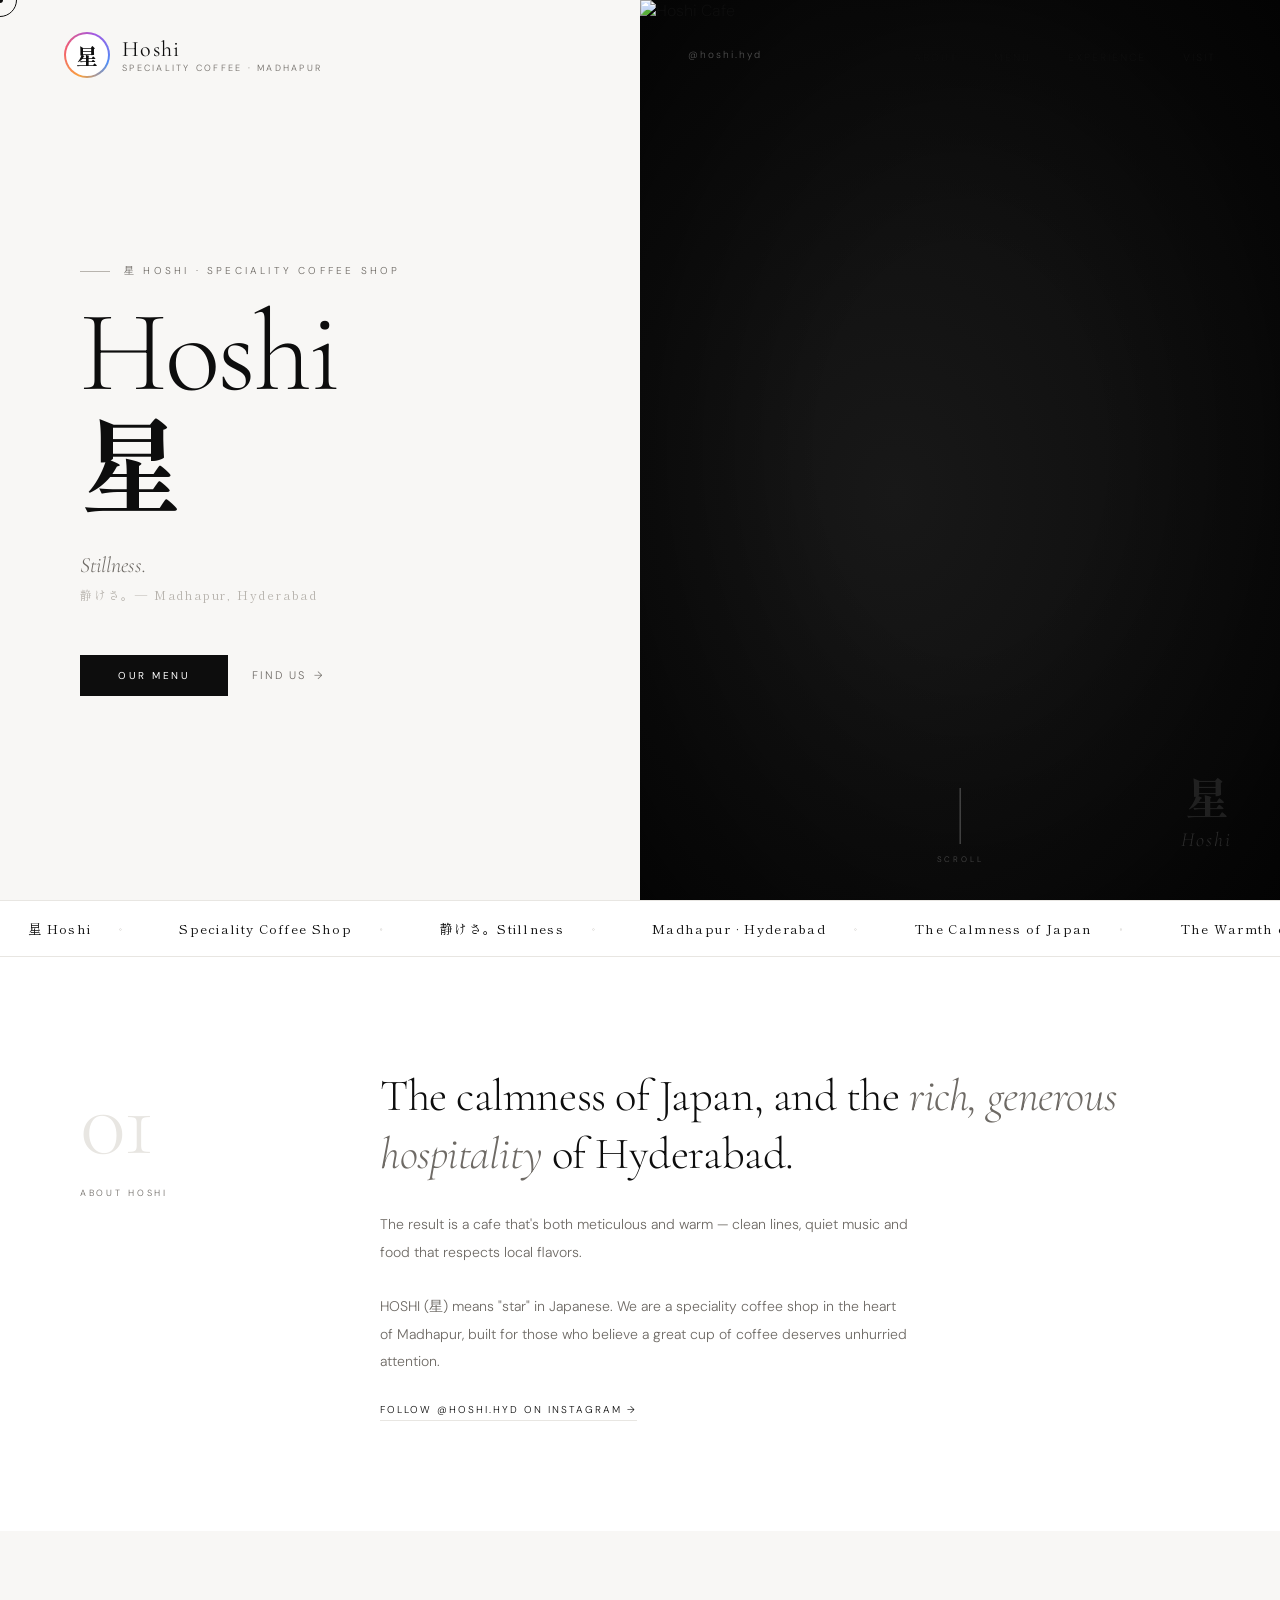
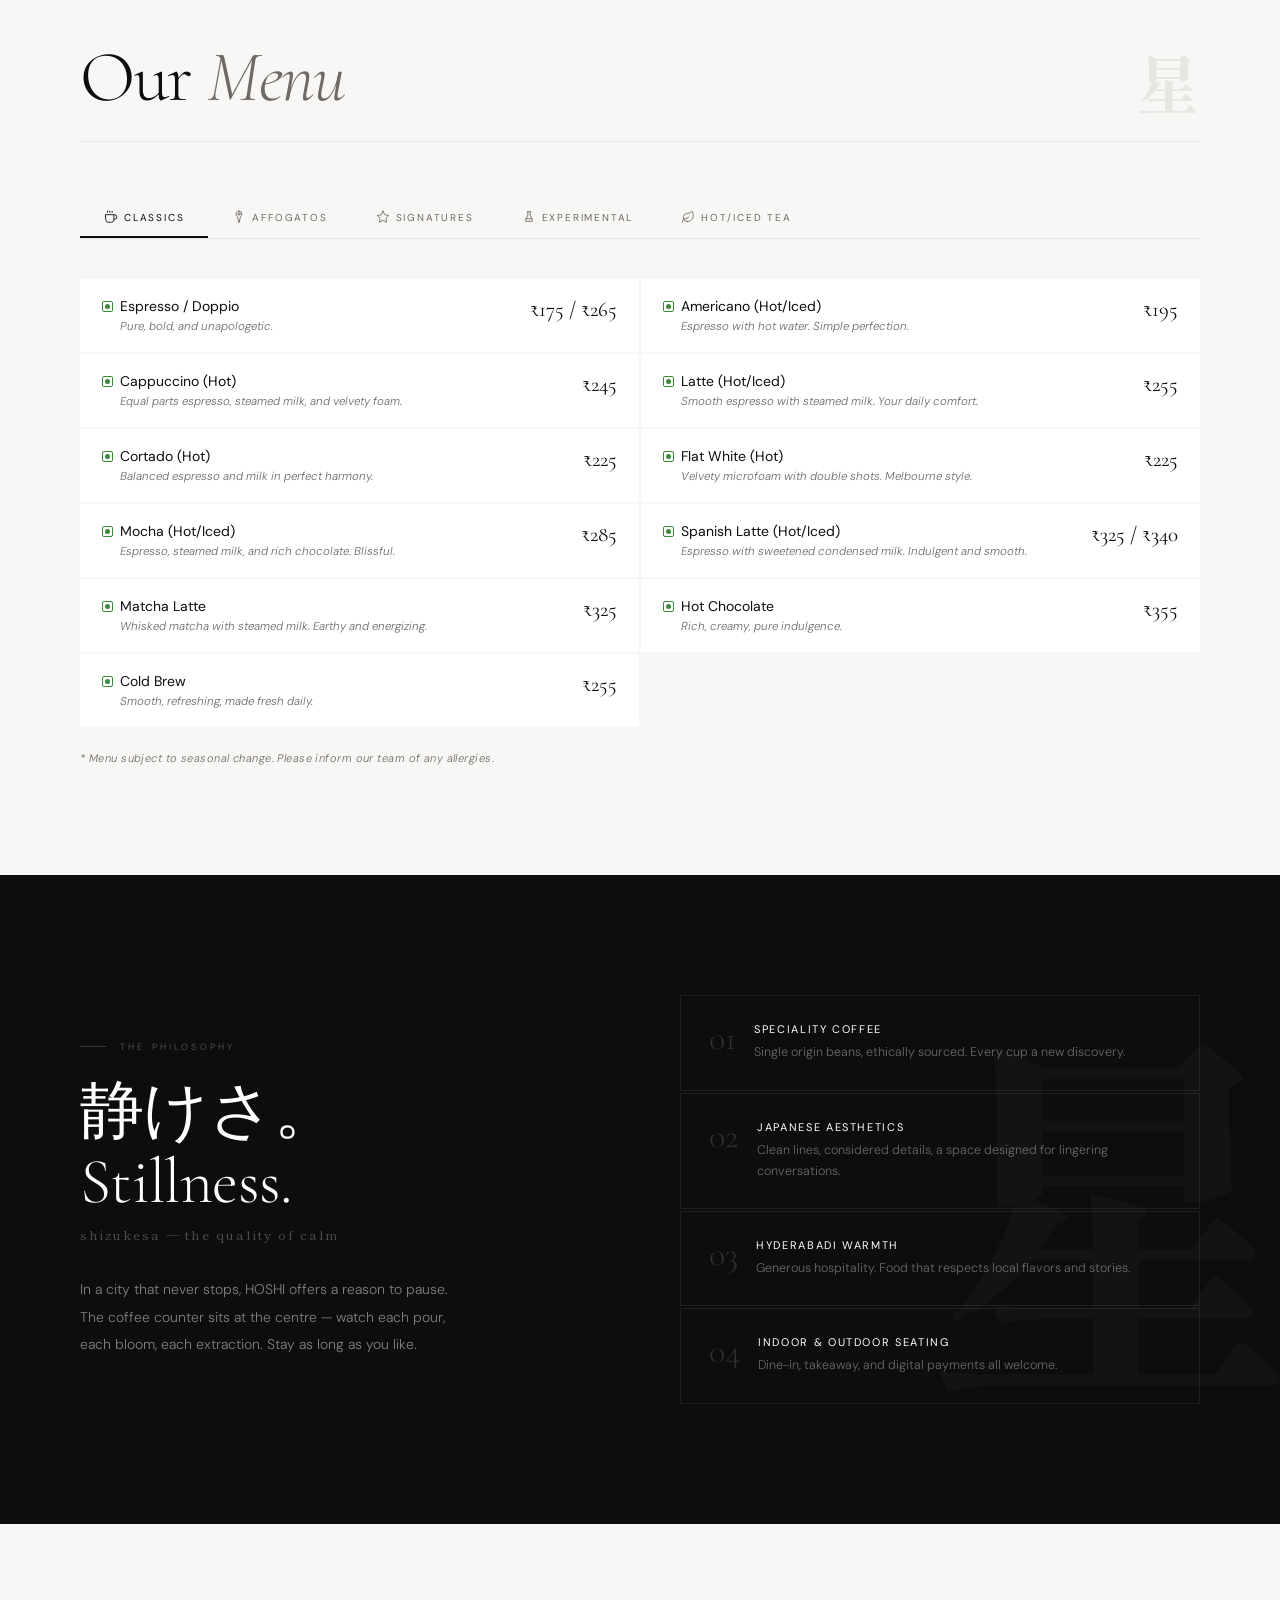
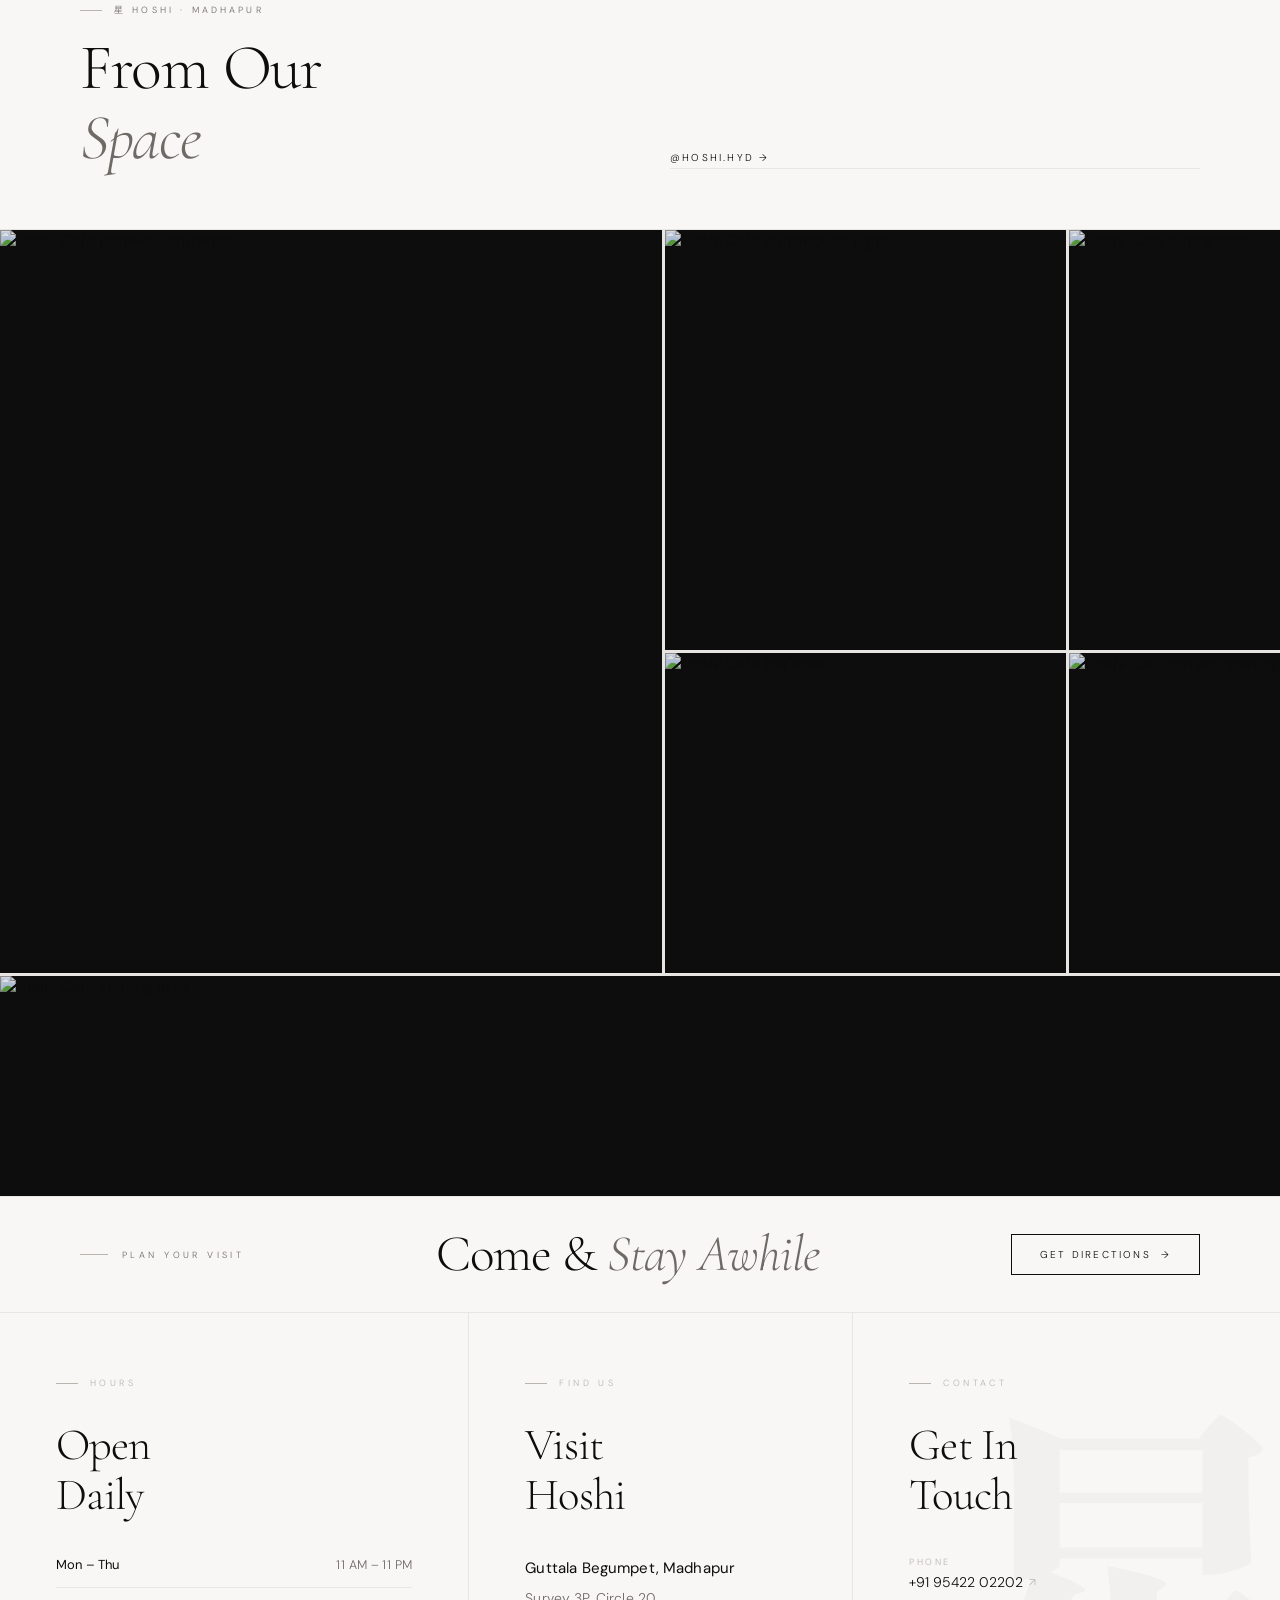
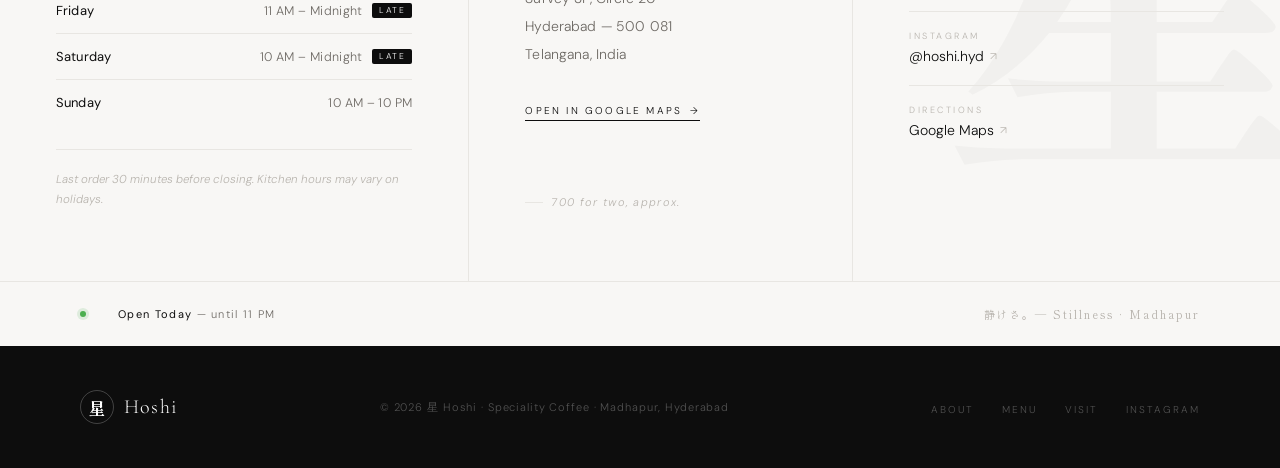
==== commit d1c753d9: "Add files via upload" ====
--- a/index.html
+++ b/index.html
@@ -665,6 +665,21 @@
       color: var(--black);
     }
 
+    .tab-icon {
+      width: 14px;
+      height: 14px;
+      display: inline-block;
+      vertical-align: middle;
+      margin-right: 6px;
+      flex-shrink: 0;
+      transition: stroke .3s;
+    }
+
+    .tab {
+      display: inline-flex;
+      align-items: center;
+    }
+
     .menu-panel {
       display: none;
     }
@@ -1649,27 +1664,54 @@
       border-color: var(--black);
     }
 
+    /* ── 6-IMAGE EDITORIAL GRID ── */
     .space-grid {
       display: grid;
-      grid-template-columns: 1fr 1fr;
-      height: 780px;
+      grid-template-columns: 1.5fr 1fr 1fr;
+      grid-template-rows: 420px 360px;
       gap: 3px;
     }
 
-    .space-item--hero {
-      height: 100%;
-    }
-
-    .space-right {
-      display: grid;
-      grid-template-columns: 1fr 1fr;
-      grid-template-rows: 1.2fr 0.8fr;
-      gap: 3px;
-      height: 100%;
-    }
-
-    .space-item--tall {
-      grid-column: span 2;
+    /* Image 1 — large hero, spans 2 rows on left */
+    .space-item:nth-child(1) {
+      grid-column: 1;
+      grid-row: 1 / 3;
+    }
+
+    /* Image 2 — top centre */
+    .space-item:nth-child(2) {
+      grid-column: 2;
+      grid-row: 1;
+    }
+
+    /* Image 3 — top right */
+    .space-item:nth-child(3) {
+      grid-column: 3;
+      grid-row: 1;
+    }
+
+    /* Image 4 — bottom centre */
+    .space-item:nth-child(4) {
+      grid-column: 2;
+      grid-row: 2;
+    }
+
+    /* Image 5 — bottom right */
+    .space-item:nth-child(5) {
+      grid-column: 3;
+      grid-row: 2;
+    }
+
+    /* Image 6 — wide strip below, full width */
+    .space-item:nth-child(6) {
+      grid-column: 1 / 4;
+      grid-row: 3;
+      height: 220px;
+    }
+
+    /* Expand grid to 3 rows to hold the strip */
+    .space-grid {
+      grid-template-rows: 420px 360px 220px;
     }
 
     .space-item {
@@ -1736,24 +1778,28 @@
       }
 
       .space-grid {
-        grid-template-columns: 1fr;
-        height: auto;
-      }
-
-      .space-item--hero {
-        height: 300px;
-      }
-
-      .space-right {
         grid-template-columns: 1fr 1fr;
-        height: auto;
-      }
-
-      .space-item--tall {
-        height: 240px;
-      }
-
-      .space-right .space-item {
+        grid-template-rows: auto;
+      }
+
+      .space-item:nth-child(1) {
+        grid-column: 1 / 3;
+        grid-row: auto;
+        height: 280px;
+      }
+
+      .space-item:nth-child(2),
+      .space-item:nth-child(3),
+      .space-item:nth-child(4),
+      .space-item:nth-child(5) {
+        grid-column: auto;
+        grid-row: auto;
+        height: 200px;
+      }
+
+      .space-item:nth-child(6) {
+        grid-column: 1 / 3;
+        grid-row: auto;
         height: 180px;
       }
     }
@@ -2127,7 +2173,7 @@
     <div class="hero-right">
       <div class="hr-bg"></div>
 
-      <img src="images/gallery-1.jpg" alt="Hoshi Cafe" class="hr-img">
+      <img src="images/image8.jpg" alt="Hoshi Cafe" class="hr-img">
       <div class="hr-vignette"></div>
       <div class="hr-art">
         <div class="drink-coupe"></div>
@@ -2193,11 +2239,50 @@
       <div class="sec-kanji">星</div>
     </div>
     <div class="menu-tabs" role="tablist">
-      <button class="tab active" onclick="switchTab(this,'hot')">☕ Classics</button>
-      <button class="tab" onclick="switchTab(this,'cold')">🧊 Affogatos</button>
-      <button class="tab" onclick="switchTab(this,'sigs')">✦ Signatures</button>
-      <button class="tab" onclick="switchTab(this,'exp')">⚡ Experimental</button>
-      <button class="tab" onclick="switchTab(this,'tea')">🍃 Hot/Iced Tea</button>
+      <button class="tab active" onclick="switchTab(this,'hot')">
+        <svg class="tab-icon" viewBox="0 0 24 24" fill="none" stroke="currentColor" stroke-width="1.5"
+          stroke-linecap="round" stroke-linejoin="round">
+          <path d="M17 8h1a4 4 0 0 1 0 8h-1" />
+          <path d="M3 8h14v9a4 4 0 0 1-4 4H7a4 4 0 0 1-4-4Z" />
+          <line x1="6" y1="2" x2="6" y2="4" />
+          <line x1="10" y1="2" x2="10" y2="4" />
+          <line x1="14" y1="2" x2="14" y2="4" />
+        </svg>
+        Classics
+      </button>
+      <button class="tab" onclick="switchTab(this,'cold')">
+        <svg class="tab-icon" viewBox="0 0 24 24" fill="none" stroke="currentColor" stroke-width="1.5"
+          stroke-linecap="round" stroke-linejoin="round">
+          <path d="M12 2a5 5 0 0 1 5 5c0 1.8-.9 3.4-2.3 4.3L12 22 9.3 11.3A5 5 0 0 1 12 2z" />
+          <circle cx="12" cy="7" r="2" />
+        </svg>
+        Affogatos
+      </button>
+      <button class="tab" onclick="switchTab(this,'sigs')">
+        <svg class="tab-icon" viewBox="0 0 24 24" fill="none" stroke="currentColor" stroke-width="1.5"
+          stroke-linecap="round" stroke-linejoin="round">
+          <polygon
+            points="12 2 15.09 8.26 22 9.27 17 14.14 18.18 21.02 12 17.77 5.82 21.02 7 14.14 2 9.27 8.91 8.26 12 2" />
+        </svg>
+        Signatures
+      </button>
+      <button class="tab" onclick="switchTab(this,'exp')">
+        <svg class="tab-icon" viewBox="0 0 24 24" fill="none" stroke="currentColor" stroke-width="1.5"
+          stroke-linecap="round" stroke-linejoin="round">
+          <path d="M9 3h6" />
+          <path d="M10 3v6l-4 9a1 1 0 0 0 .9 1.45h10.2A1 1 0 0 0 18 18l-4-9V3" />
+          <line x1="6.5" y1="15" x2="17.5" y2="15" />
+        </svg>
+        Experimental
+      </button>
+      <button class="tab" onclick="switchTab(this,'tea')">
+        <svg class="tab-icon" viewBox="0 0 24 24" fill="none" stroke="currentColor" stroke-width="1.5"
+          stroke-linecap="round" stroke-linejoin="round">
+          <path d="M11 20A7 7 0 0 1 9.8 6.1C15.5 5 17 4.48 19 2c1 2 2 4.18 2 8 0 5.5-4.78 10-10 10z" />
+          <path d="M2 21c0-3 1.85-5.36 5.08-6C9.5 14.52 12 13 13 12" />
+        </svg>
+        Hot/Iced Tea
+      </button>
     </div>
 
     <div class="menu-panel active" id="tab-hot">
@@ -2522,72 +2607,66 @@
         <h2 class="space-title">From Our<br><em>Space</em></h2>
       </div>
       <div class="space-top-right">
-
-        <a href="hero.jpg.jpg" target="_blank" rel="noopener" class="space-ig">@hoshi.hyd →</a>
+        <a href="images/image1.jpg" target="_blank" rel="noopener" class="space-ig">@hoshi.hyd →</a>
       </div>
     </div>
+
     <div class="space-grid">
 
       <!-- 1. ENTRANCE -->
-      <div class="space-item space-item--hero">
-        <img src="images/gallery-4.jpg" alt="Hoshi Cafe entrance at night" loading="lazy" class="gallery-img">
+      <div class="space-item">
+        <img src="images/image4.jpg" alt="Hoshi Cafe pathway entrance" loading="lazy" class="gallery-img">
         <div class="space-caption">
           <span class="cap-tag">The Entrance</span>
           <span class="cap-text">星 Hoshi · Madhapur</span>
         </div>
       </div>
 
-      <div class="space-right">
-
-        <!-- 2. COFFEE COUNTER -->
-        <div class="space-item space-item--tall">
-          <img src="images/gallery-3.jpg" alt="Hoshi Cafe coffee counter" loading="lazy" class="gallery-img">
-          <div class="space-caption">
-            <span class="cap-tag">Coffee Counter</span>
-            <span class="cap-text">Where every cup begins</span>
-          </div>
+      <!-- 2. COFFEE COUNTER -->
+      <div class="space-item">
+        <img src="images/image1.jpg" alt="Hoshi Cafe entrance at night" loading="lazy" class="gallery-img">
+        <div class="space-caption">
+          <span class="cap-tag">Coffee Counter</span>
+          <span class="cap-text">Where every cup begins</span>
         </div>
-
-        <!-- 3. DINING ROOM -->
-        <div class="space-item">
-          <img src="images/gallery-2.jpg" alt="Hoshi Cafe dining area" loading="lazy" class="gallery-img">
-          <div class="space-caption">
-            <span class="cap-tag">Dining Room</span>
-            <span class="cap-text">Comfort meets calm</span>
-          </div>
+      </div>
+
+      <!-- 3. DINING ROOM -->
+      <div class="space-item">
+        <img src="images/image6.jpg" alt="Hoshi Cafe dining area" loading="lazy" class="gallery-img">
+        <div class="space-caption">
+          <span class="cap-tag">Dining Room</span>
+          <span class="cap-text">Comfort meets calm</span>
         </div>
-
-        <!-- 4. THE BAR -->
-        <div class="space-item">
-          <img src="images/gallery-7.jpg" alt="Hoshi Cafe bar area" loading="lazy" class="gallery-img">
-          <div class="space-caption">
-            <span class="cap-tag">The Bar</span>
-            <span class="cap-text">Coffee at the centre</span>
-          </div>
+      </div>
+
+      <!-- 4. THE BAR -->
+      <div class="space-item">
+        <img src="images/image7.jpg" alt="Hoshi Cafe bar area" loading="lazy" class="gallery-img">
+        <div class="space-caption">
+          <span class="cap-tag">The Bar</span>
+          <span class="cap-text">Coffee at the centre</span>
         </div>
-
-        <!-- 5. THE TERRACE -->
-        <div class="space-item">
-          <img src="images/gallery-6.jpg" alt="Hoshi Cafe terrace seating" loading="lazy" class="gallery-img">
-          <div class="space-caption">
-            <span class="cap-tag">The Terrace</span>
-            <span class="cap-text">Open skies · unwind</span>
-          </div>
+      </div>
+
+      <!-- 5. THE TERRACE -->
+      <div class="space-item">
+        <img src="images/image5.jpg" alt="Hoshi Cafe terrace seating" loading="lazy" class="gallery-img">
+        <div class="space-caption">
+          <span class="cap-tag">The Terrace</span>
+          <span class="cap-text">Open skies · unwind</span>
         </div>
-
-        <!-- 6. SEATING -->
-        <div class="space-item">
-          <img src="images/gallery-5.jpg" alt="Hoshi Cafe seating area" loading="lazy" class="gallery-img">
-          <div class="space-caption">
-            <span class="cap-tag">Seating</span>
-            <span class="cap-text">Warm tones · slow moments</span>
-          </div>
+      </div>
+
+      <!-- 6. SEATING -->
+      <div class="space-item">
+        <img src="images/image3.jpg" alt="Hoshi Cafe seating area" loading="lazy" class="gallery-img">
+        <div class="space-caption">
+          <span class="cap-tag">Seating</span>
+          <span class="cap-text">Warm tones · slow moments</span>
         </div>
-
-      </div>
-    </div>
-    </div>
-    </div>
+      </div>
+
     </div>
   </section>
 
@@ -2605,23 +2684,8 @@
     <!-- Three columns -->
     <div class="visit-grid">
 
-      <!-- Col 1 — Location -->
+      <!-- Col 1 — Hours (moved to first) -->
       <div class="visit-col reveal">
-        <p class="vc-lbl">Find Us</p>
-        <h3 class="vc-title">Visit<br>Hoshi</h3>
-        <ul class="vc-address">
-          <li class="addr-bold">Guttala Begumpet, Madhapur</li>
-          <li>Survey 3P, Circle 20</li>
-          <li>Hyderabad — 500 081</li>
-          <li>Telangana, India</li>
-        </ul>
-        <a href="https://maps.app.goo.gl/TZ9jqHxDcumjr7Ee9" target="_blank" rel="noopener" class="vc-map-link">Open in
-          Google Maps</a>
-        <p class="ptag">700 for two, approx.</p>
-      </div>
-
-      <!-- Col 2 — Hours -->
-      <div class="visit-col reveal rd1">
         <p class="vc-lbl">Hours</p>
         <h3 class="vc-title">Open<br>Daily</h3>
         <ul class="hrs-list">
@@ -2645,6 +2709,21 @@
         <p class="hrs-note">Last order 30 minutes before closing. Kitchen hours may vary on holidays.</p>
       </div>
 
+      <!-- Col 2 — Location -->
+      <div class="visit-col reveal rd1">
+        <p class="vc-lbl">Find Us</p>
+        <h3 class="vc-title">Visit<br>Hoshi</h3>
+        <ul class="vc-address">
+          <li class="addr-bold">Guttala Begumpet, Madhapur</li>
+          <li>Survey 3P, Circle 20</li>
+          <li>Hyderabad — 500 081</li>
+          <li>Telangana, India</li>
+        </ul>
+        <a href="https://maps.app.goo.gl/TZ9jqHxDcumjr7Ee9" target="_blank" rel="noopener" class="vc-map-link">Open in
+          Google Maps</a>
+        <p class="ptag">700 for two, approx.</p>
+      </div>
+
       <!-- Col 3 — Contact -->
       <div class="visit-col reveal rd2">
         <p class="vc-lbl">Contact</p>
